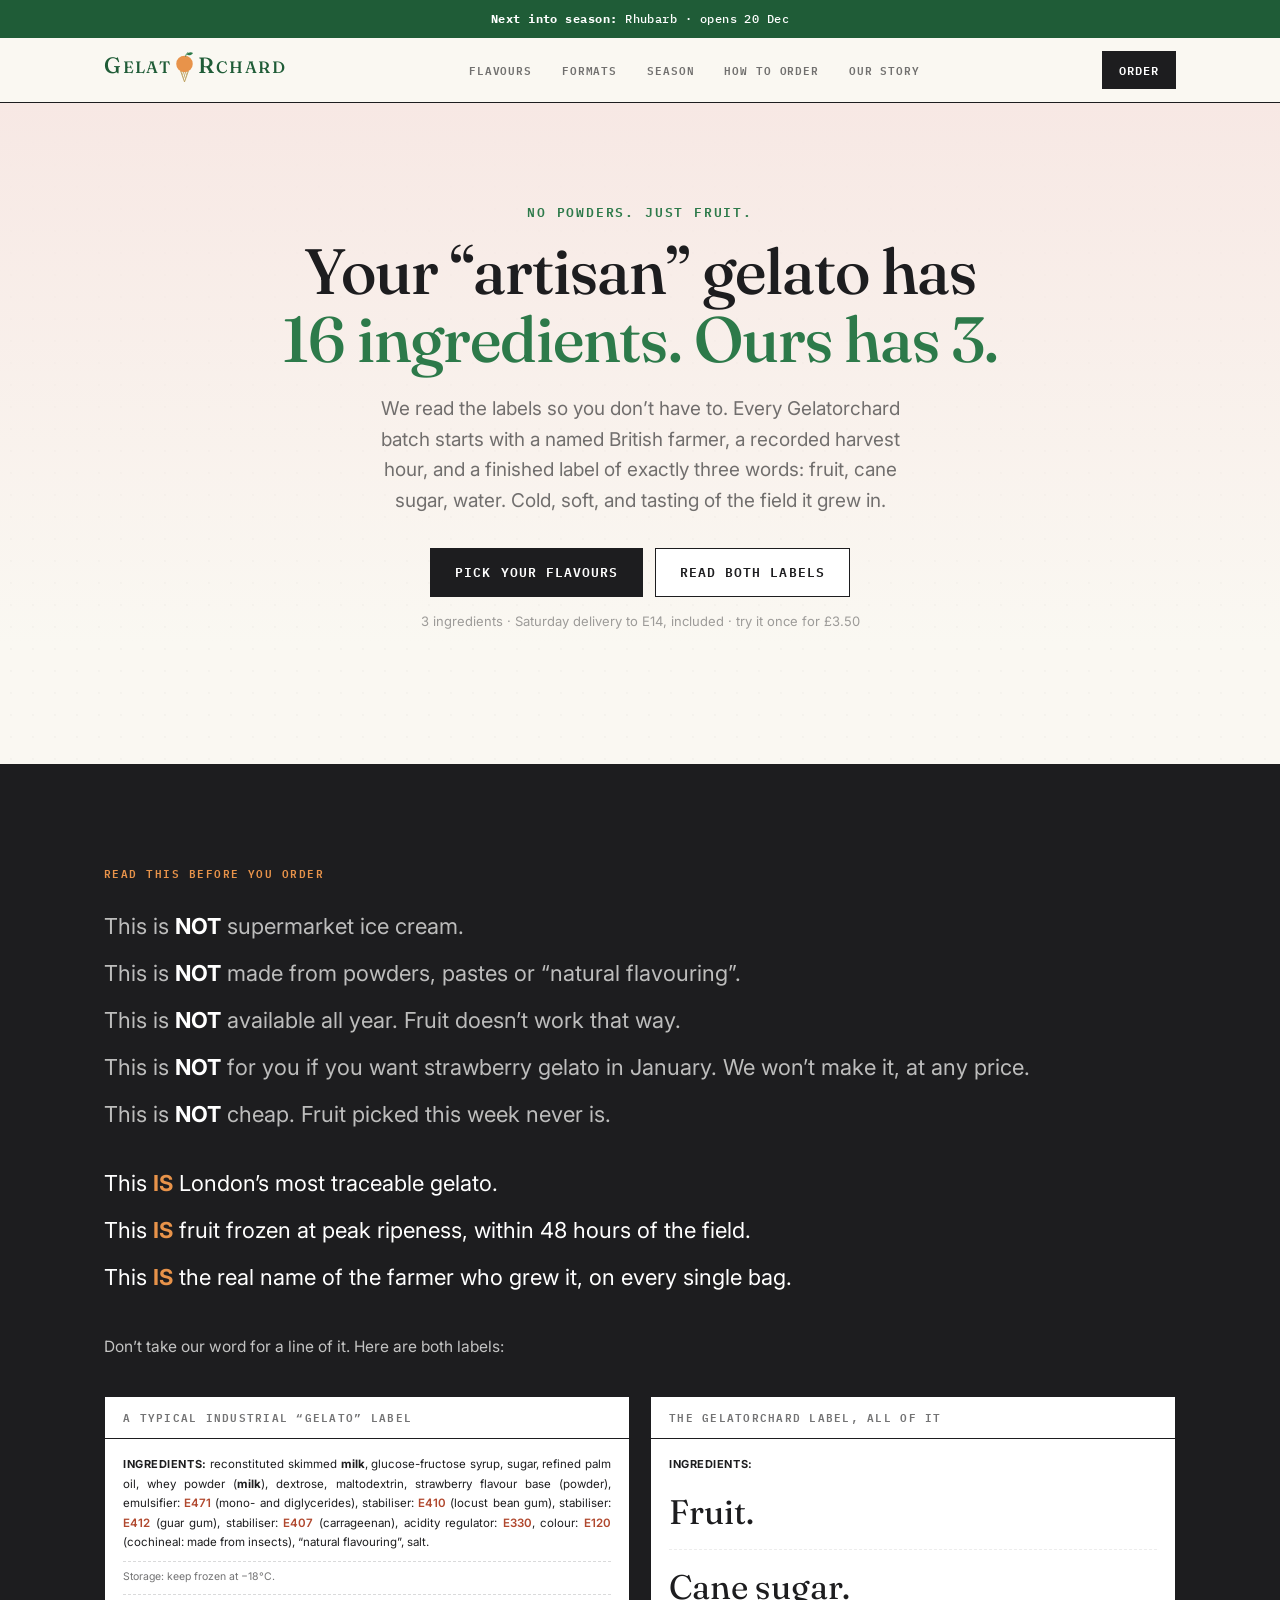
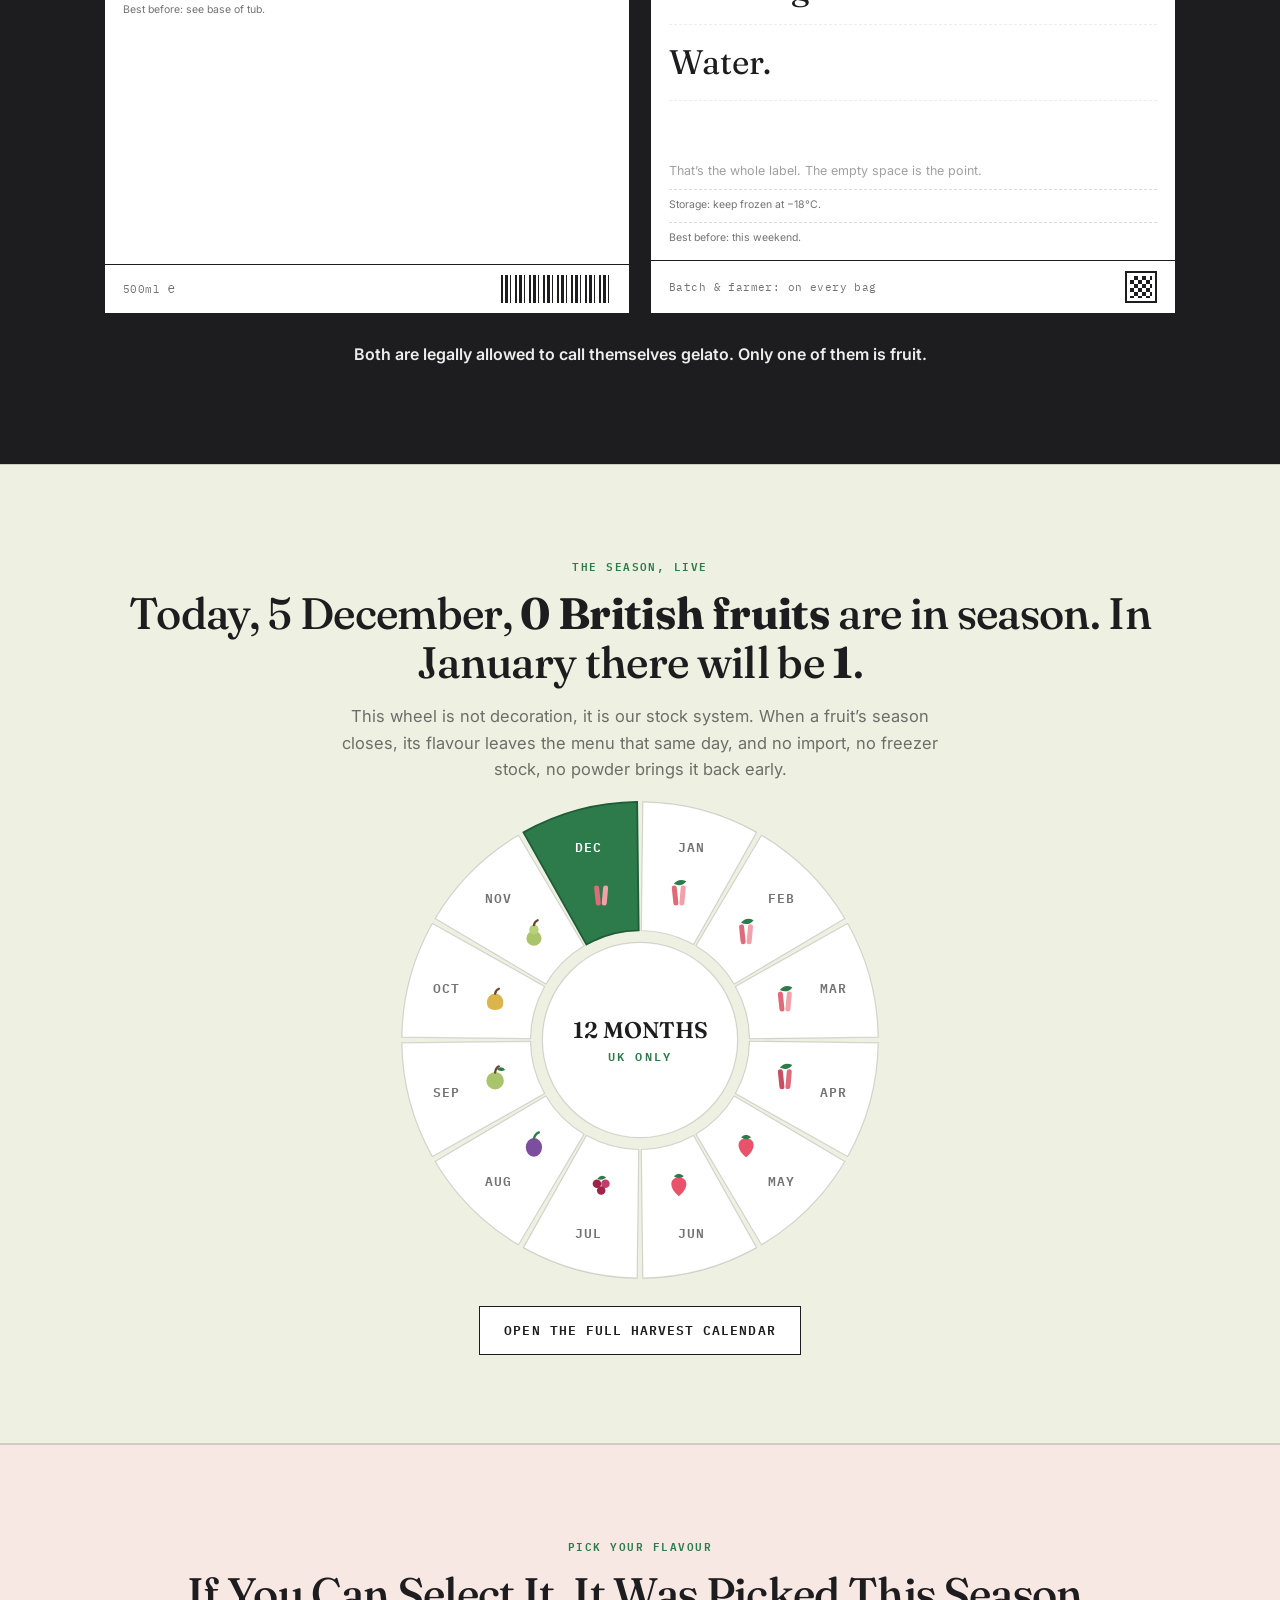
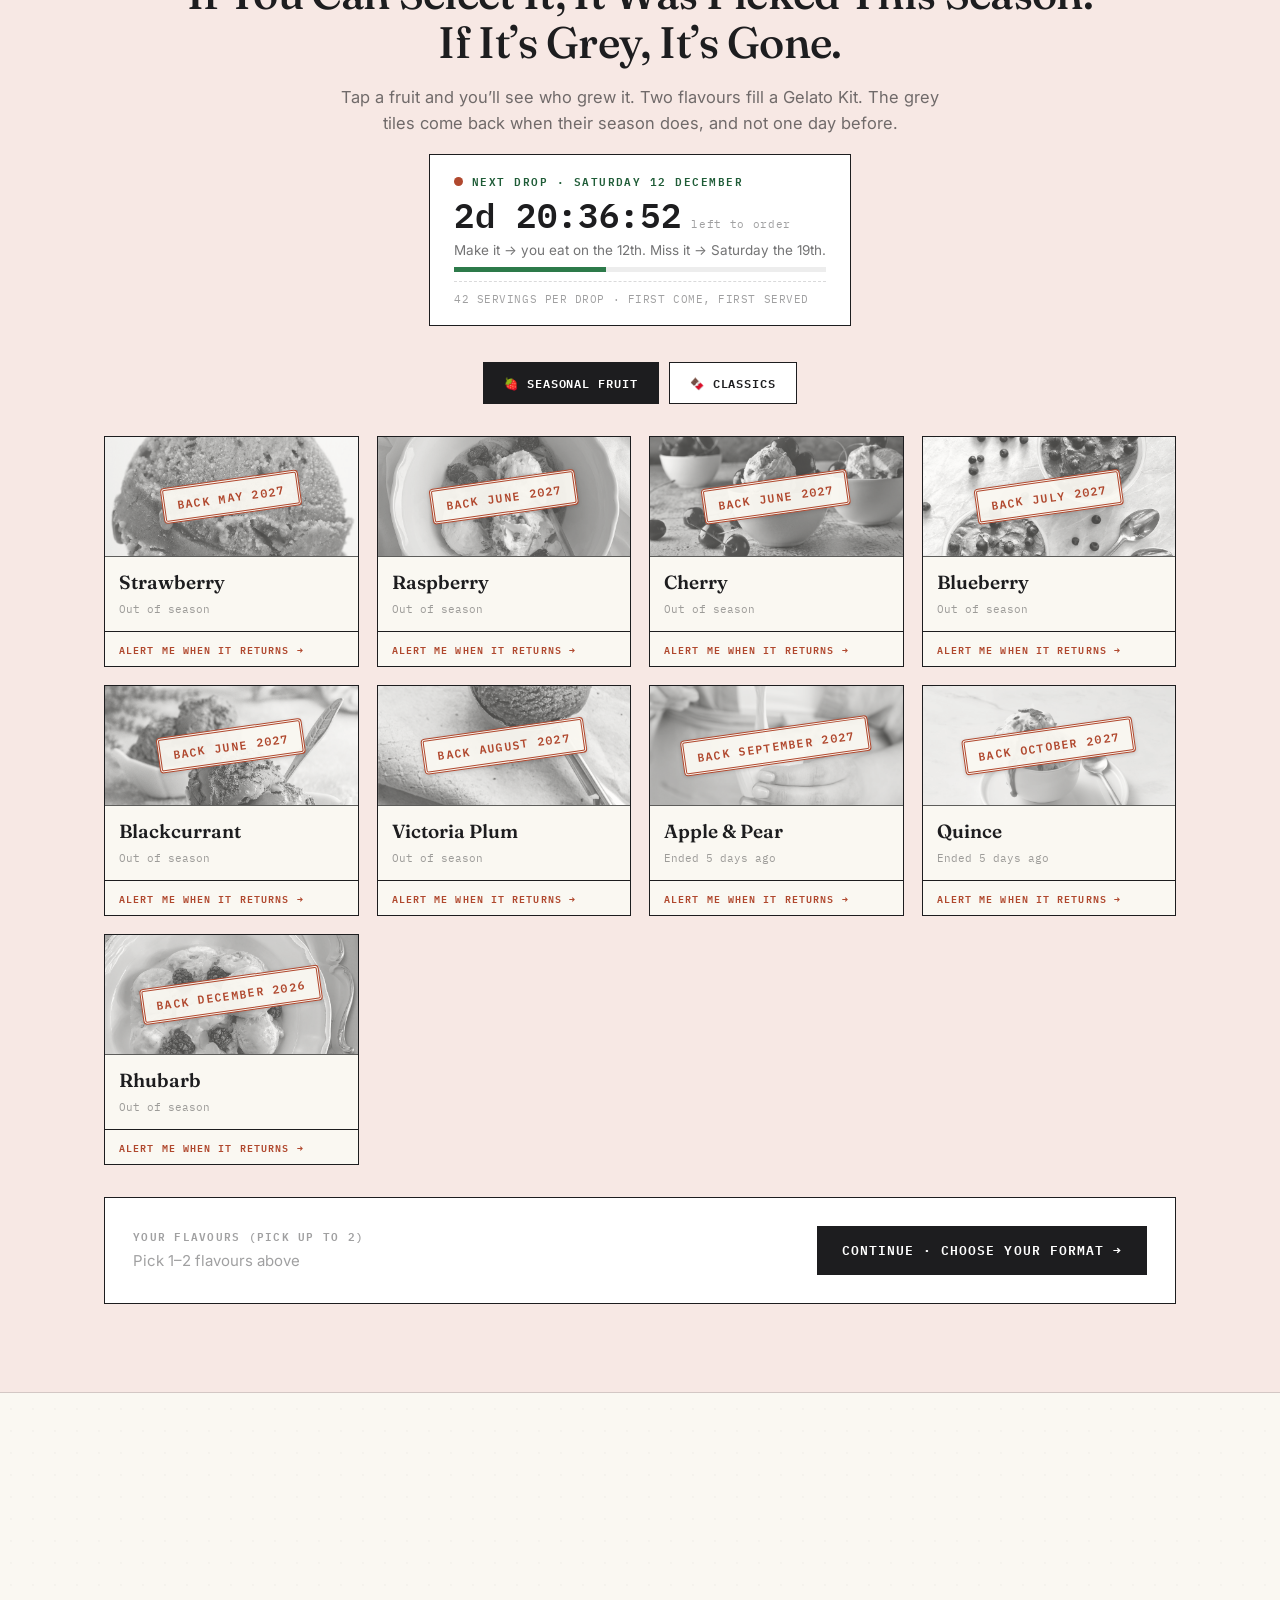
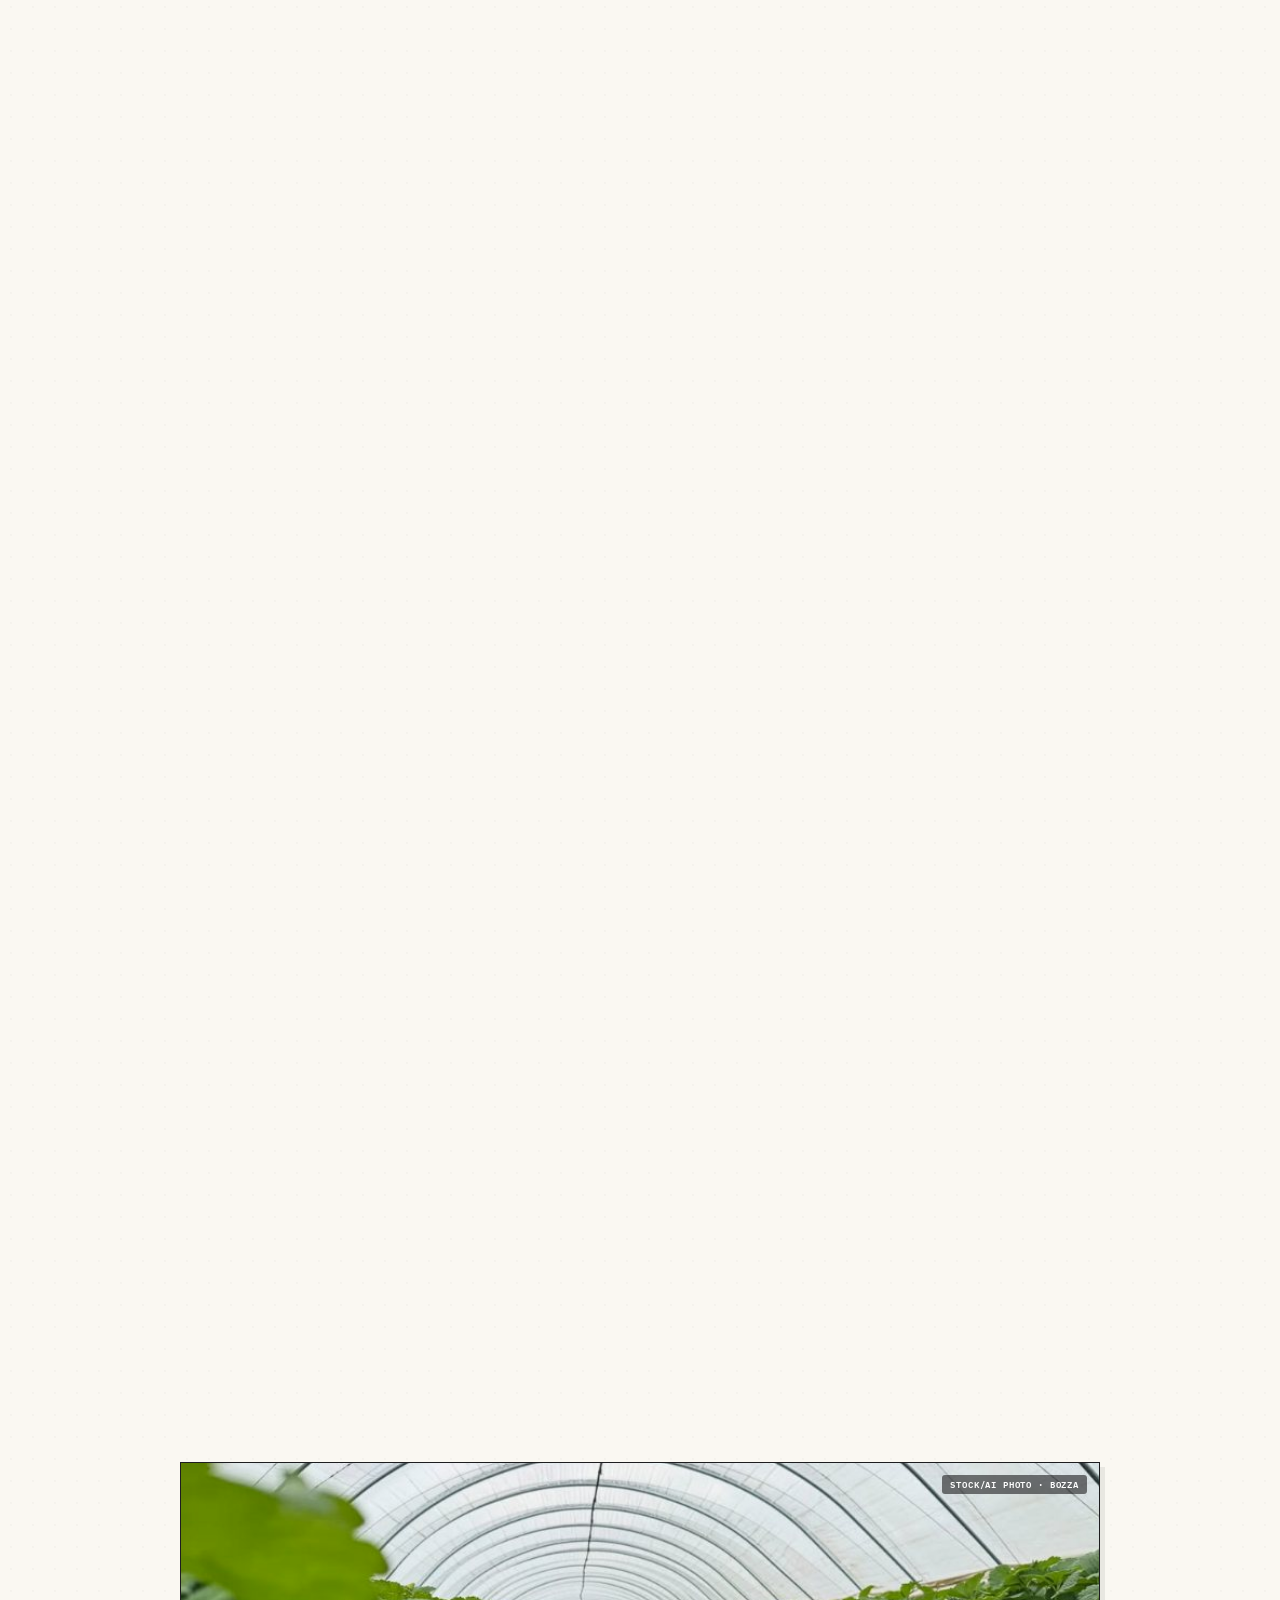
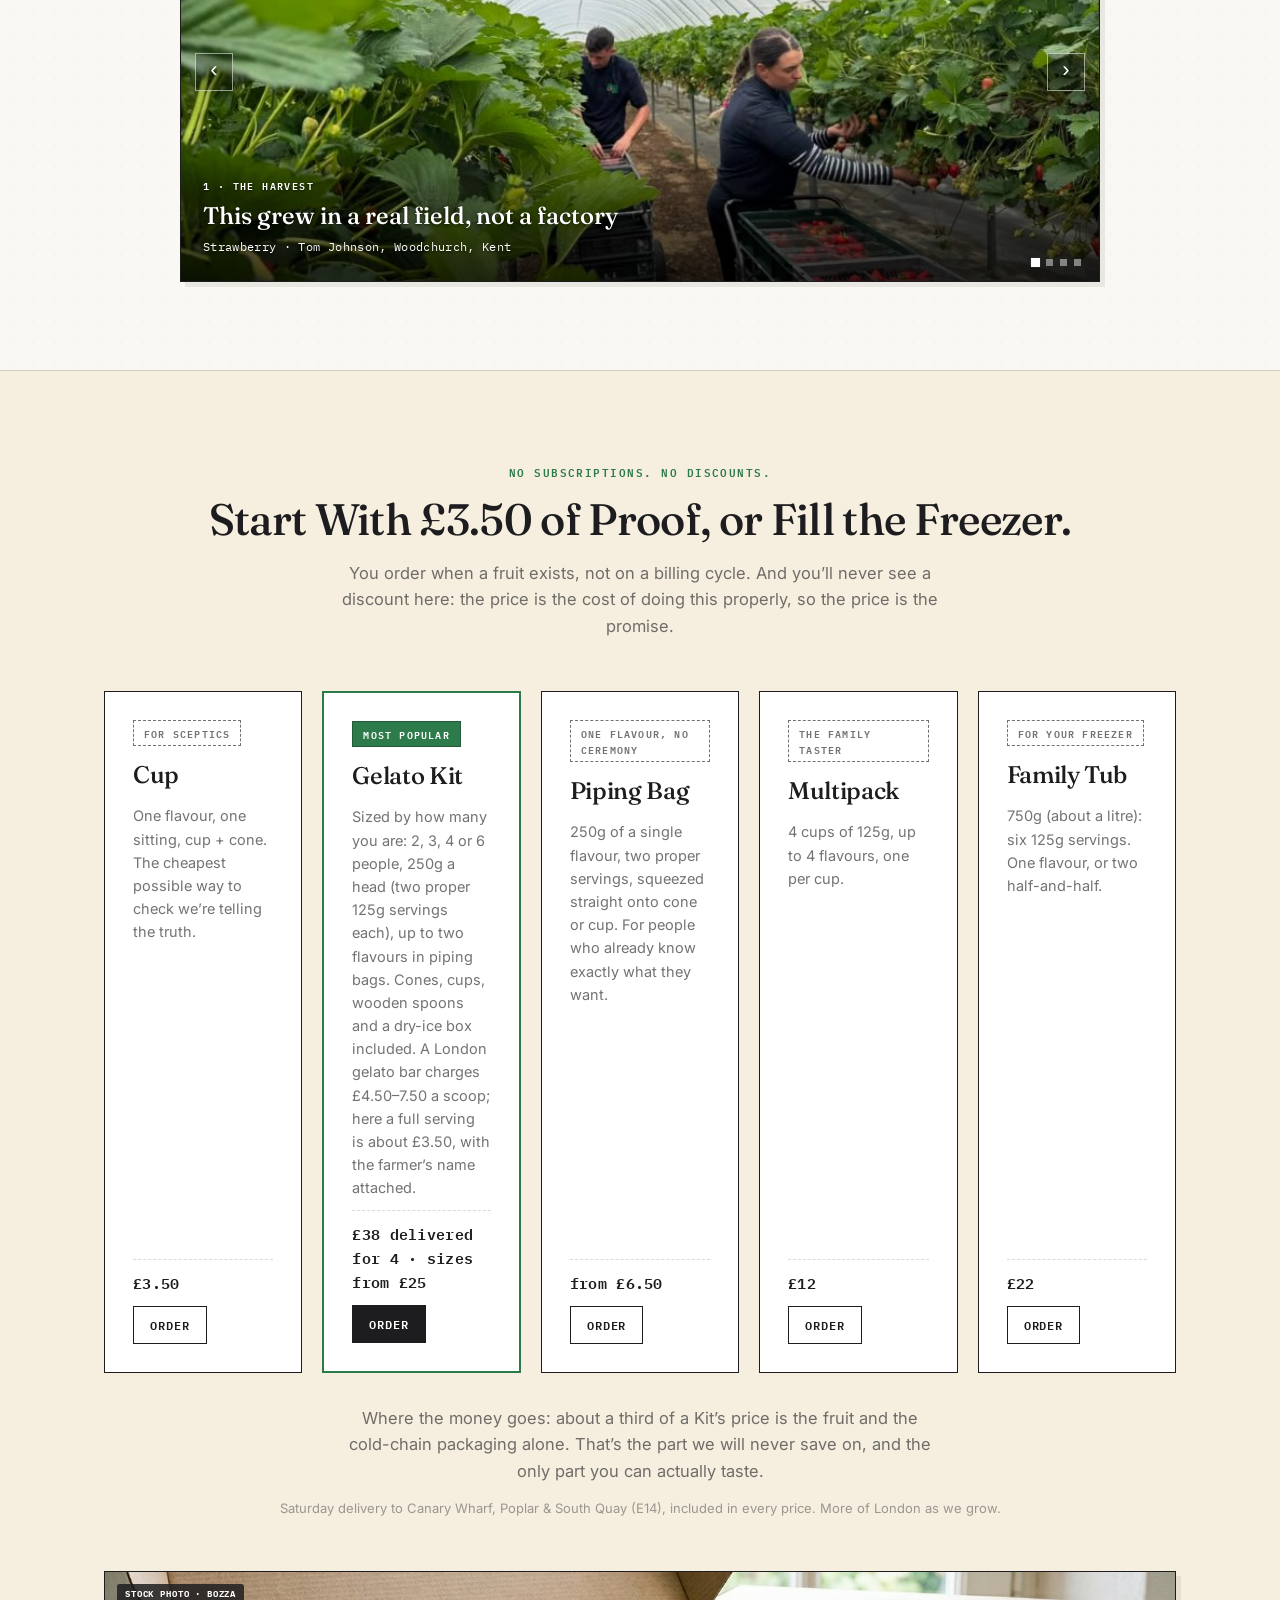
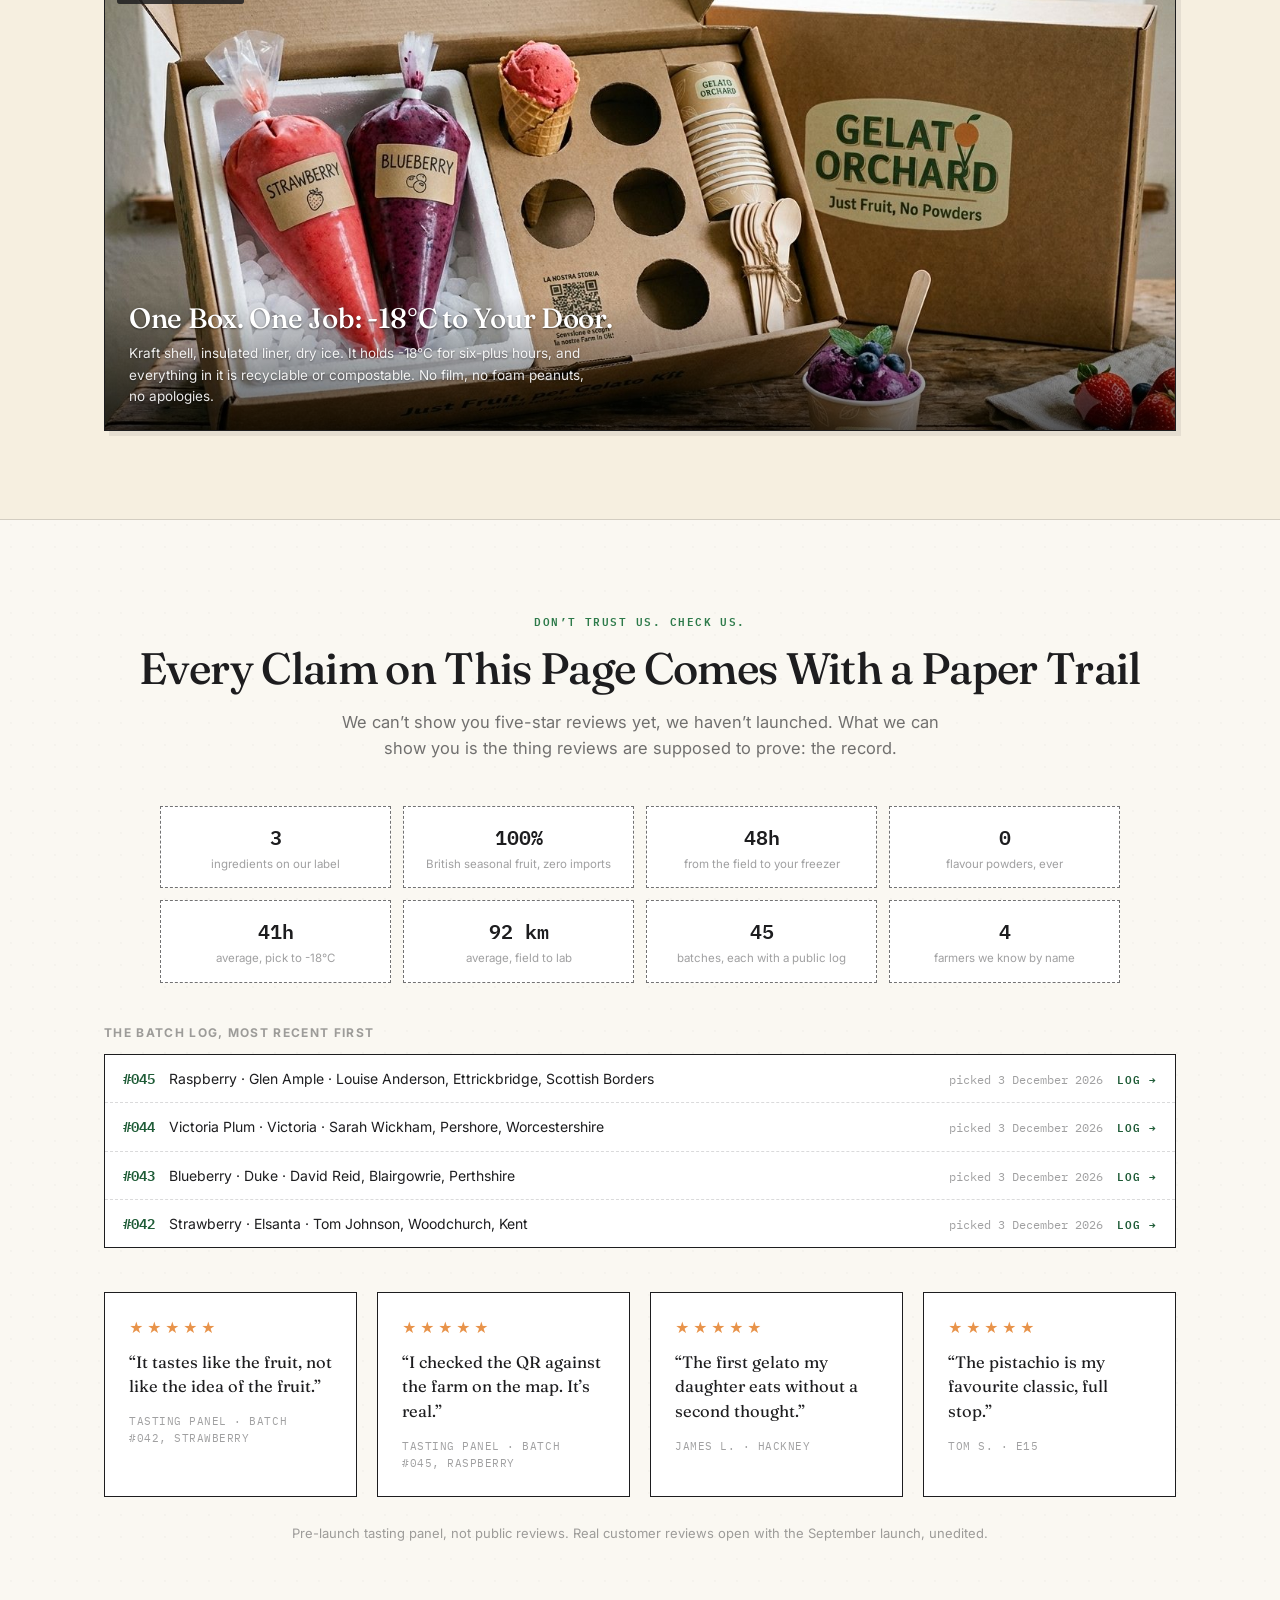
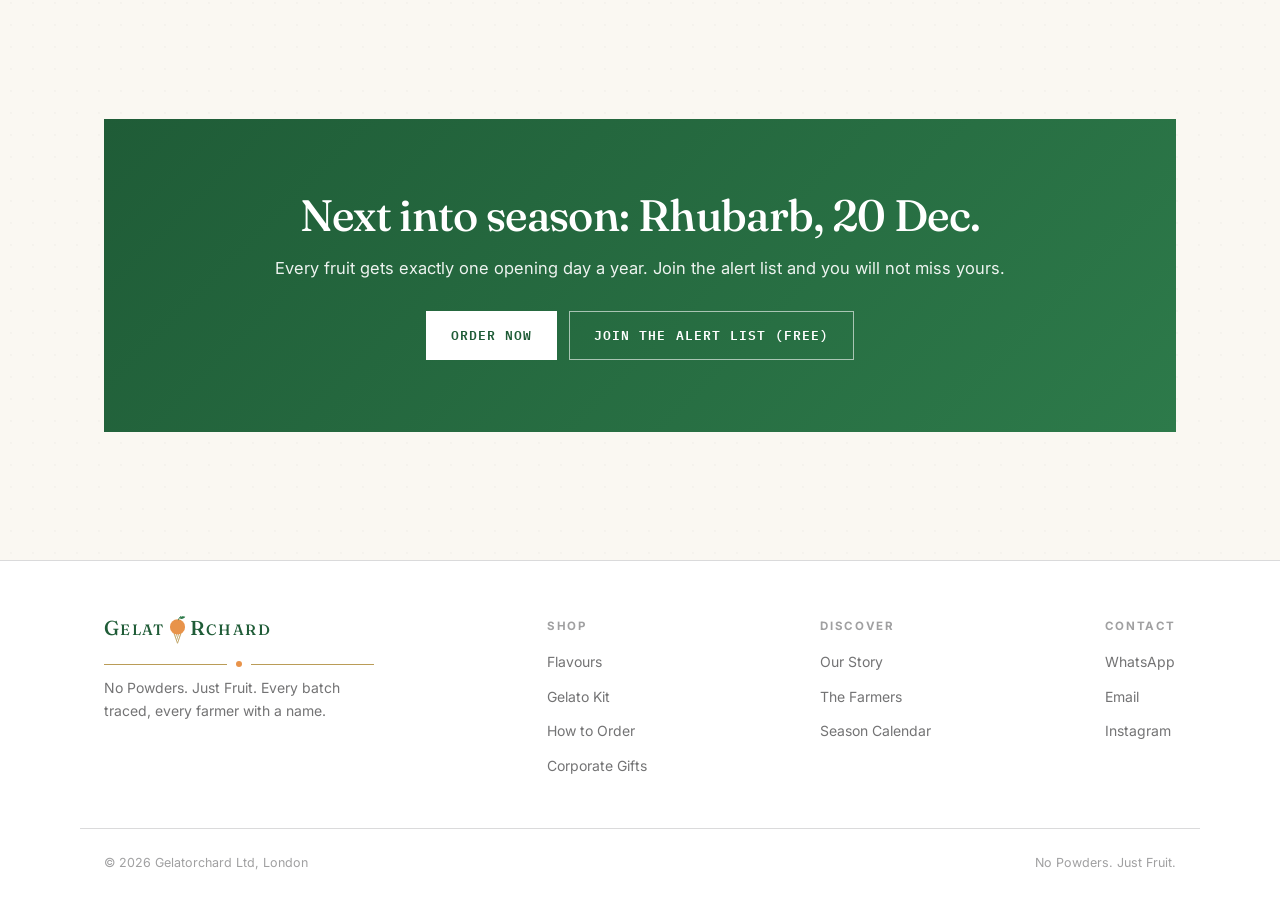
==== index.html @ 2cbd84a7 "Logo v2, proporzioni corrette: l'arancia e' la O (taglia maiuscole, centrata sulla riga), cono corto" ====
<!DOCTYPE html>
<html lang="en-GB">
<head>
<meta charset="UTF-8">
<meta name="viewport" content="width=device-width, initial-scale=1.0">
<title>Gelatorchard | No Powders. Just Fruit.</title>
<meta name="description" content="Most gelato starts as flavour powder. Ours starts on a named British farm, 48 hours before it reaches your freezer. Three ingredients: fruit, cane sugar, water.">
<!-- Open Graph (Lista A.4) — og:image usa la foto hero stock: si sistema
     da sola quando il file viene sostituito (stesso nome, FAKE-DATA.md) -->
<link rel="canonical" href="https://chatgptmarco.github.io/gelatorchard-site/index.html">
<meta property="og:type" content="website">
<meta property="og:site_name" content="Gelatorchard">
<meta property="og:locale" content="en_GB">
<meta property="og:title" content="Gelatorchard | No Powders. Just Fruit.">
<meta property="og:description" content="Most gelato starts as flavour powder. Ours starts on a named British farm, 48 hours before it reaches your freezer. Three ingredients: fruit, cane sugar, water.">
<meta property="og:url" content="https://chatgptmarco.github.io/gelatorchard-site/index.html">
<meta property="og:image" content="https://chatgptmarco.github.io/gelatorchard-site/assets/hero-gelato.jpg">
<meta name="twitter:card" content="summary_large_image">
<!-- Dati strutturati (rifinitura 13): SOLO fatti veri, mai rating finti.
     Al lancio: aggiornare url/image col dominio definitivo. -->
<script type="application/ld+json">
{
  "@context": "https://schema.org",
  "@type": "IceCreamShop",
  "name": "Gelatorchard",
  "slogan": "No Powders. Just Fruit.",
  "url": "https://chatgptmarco.github.io/gelatorchard-site/",
  "image": "https://chatgptmarco.github.io/gelatorchard-site/assets/hero-gelato.jpg",
  "servesCuisine": "Gelato",
  "priceRange": "££",
  "areaServed": ["Canary Wharf", "Poplar", "South Quay"],
  "address": { "@type": "PostalAddress", "addressLocality": "London", "addressCountry": "GB" },
  "founder": { "@type": "Person", "name": "Marco Castellano" }
}
</script>
<link rel="preconnect" href="https://fonts.googleapis.com">
<link rel="preconnect" href="https://fonts.gstatic.com" crossorigin>
<link href="https://fonts.googleapis.com/css2?family=Fraunces:opsz,wght@9..144,300..600&family=IBM+Plex+Mono:wght@400;500;600&family=Inter:wght@400;500;600;700&display=swap" rel="stylesheet">
<link rel="stylesheet" href="style.css?v=r18">
</head>
<body>

<header id="site-nav"></header>

<main>

  <!-- ============ 1. HERO (10.5.1) ============ -->
  <section class="hero">
    <div class="container">
      <span class="eyebrow reveal">No Powders. Just Fruit.</span>
      <!-- Varianti headline da testare (Caples — 10.5.1):
           B: "The Last 'Strawberry' Gelato You Bought Probably Never Met a Strawberry."
           C: "Read the Label on Your Usual Gelato. Then Read Ours." -->
      <h1 class="h1 reveal" data-dur="slow">Your “artisan” gelato has<br><span class="green">16 ingredients. Ours has 3.</span></h1>
      <p class="hero-sub reveal" data-dur="slow" data-delay="0.25">We read the labels so you don’t have to. Every Gelatorchard batch starts with a named British farmer, a recorded harvest hour, and a finished label of exactly three words: fruit, cane sugar, water. Cold, soft, and tasting of the field it grew in.</p>
      <!-- CRO (8 ago 2026): CTA primaria sul PERCORSO D'ORDINE (#flavors),
           riga di fiducia con soli claim reali sotto le CTA -->
      <div class="hero-ctas reveal" data-dur="slow" data-delay="0.45">
        <a class="pill pill-dark" data-track="hero_cta_flavours" href="#flavors">Pick your flavours</a>
        <a class="pill pill-ghost" data-track="hero_cta_labels" href="#labels">Read both labels</a>
      </div>
      <p class="hero-trust reveal" data-delay="0.55">3 ingredients · Saturday delivery to E14, included · try it once for £3.50</p>
      <!-- HERO FLIP (CRO): il visual SUBITO dopo le CTA, dentro la piega.
           Diario del Raccolto: carosello NARRATIVO dei frutti in stagione
           oggi, niente prezzi né CTA ordina (home.js). -->
      <div class="hero-visual harvest-carousel reveal-fade" id="harvest-carousel"
           aria-roledescription="carousel" aria-label="In season this week"></div>
      <!-- Il hook "[N] UK Fruits" (conteggio live, home.js) ora fa da
           didascalia sotto il carosello e lancia il manifesto -->
      <div class="hero-hook reveal" id="harvest-hook"></div>
    </div>
  </section>

  <!-- ============ 2. MANIFESTO NOT/IS (10.5.2) ============ -->
  <section class="manifesto-band" id="manifesto">
    <div class="container">
      <span class="mf-kicker reveal">Read this before you order</span>
      <div data-cascade data-stagger="0.12">
        <p class="mf-line mf-no">This is <strong>NOT</strong> supermarket ice cream.</p>
        <p class="mf-line mf-no">This is <strong>NOT</strong> made from powders, pastes or “natural flavouring”.</p>
        <p class="mf-line mf-no">This is <strong>NOT</strong> available all year. Fruit doesn’t work that way.</p>
        <p class="mf-line mf-no">This is <strong>NOT</strong> for you if you want strawberry gelato in January. We won’t make it, at any price.</p>
        <p class="mf-line mf-no">This is <strong>NOT</strong> cheap. Fruit picked this week never is.</p>
        <div class="mf-gap"></div>
        <p class="mf-line mf-yes">This <strong>IS</strong> London’s most traceable gelato.</p>
        <p class="mf-line mf-yes">This <strong>IS</strong> fruit frozen at peak ripeness, within 48 hours of the field.</p>
        <p class="mf-line mf-yes">This <strong>IS</strong> the real name of the farmer who grew it, on every single bag.</p>
      </div>
      <!-- DIETA 14→9 (8 ago 2026): il confronto etichette vive DENTRO il
           manifesto (le card bianche esplodono sul fondo scuro). L'ancora
           #labels resta per la CTA dell'hero. La vecchia proof bar a 5
           numeri è stata fusa nella prova sociale (#proof). -->
      <p class="mf-next reveal">Don’t take our word for a line of it. Here are both labels:</p>
      <div class="labels-grid" id="labels">
        <!-- Esempio di CATEGORIA (10.2): ingredienti industriali comuni, non l'etichetta di un marchio specifico.
             DA VERIFICARE dal founder prima del lancio (vedi FAKE-DATA.md, sezione "da verificare"). -->
        <!-- Etichette VERE da retro-confezione (founder, 8 ago sera):
             INGREDIENTS in paragrafo fitto come su una vaschetta reale,
             allergeni in grassetto (norma EU), conservazione, piede con
             peso+barcode (industriale) vs QR batch (nostra). -->
        <div class="label-card reveal">
          <h3>A typical industrial “gelato” label</h3>
          <div class="lbl-body">
            <p class="lbl-ing"><span class="lbl-k">Ingredients:</span> reconstituted skimmed <strong>milk</strong>, glucose-fructose syrup, sugar, refined palm oil, whey powder (<strong>milk</strong>), dextrose, maltodextrin, strawberry flavour base (powder), emulsifier: <span class="en">E471</span> (mono- and diglycerides), stabiliser: <span class="en">E410</span> (locust bean gum), stabiliser: <span class="en">E412</span> (guar gum), stabiliser: <span class="en">E407</span> (carrageenan), acidity regulator: <span class="en">E330</span>, colour: <span class="en">E120</span> (cochineal: made from insects), “natural flavouring”, salt.</p>
            <p class="lbl-meta">Storage: keep frozen at −18°C.</p>
            <p class="lbl-meta">Best before: see base of tub.</p>
          </div>
          <div class="lbl-foot">
            <span class="lbl-net">500ml ℮</span>
            <span class="lbl-barcode" aria-hidden="true"></span>
          </div>
        </div>
        <div class="label-card reveal" data-delay="0.15">
          <h3>The Gelatorchard label, all of it</h3>
          <div class="lbl-body">
            <p class="lbl-ing"><span class="lbl-k">Ingredients:</span></p>
            <div class="lo-word">Fruit.</div>
            <div class="lo-word">Cane sugar.</div>
            <div class="lo-word">Water.</div>
            <div class="lo-space"></div>
            <p class="lo-note">That’s the whole label. The empty space is the point.</p>
            <p class="lbl-meta">Storage: keep frozen at −18°C.</p>
            <p class="lbl-meta">Best before: this weekend.</p>
          </div>
          <div class="lbl-foot">
            <span class="lbl-net">Batch &amp; farmer: on every bag</span>
            <span class="lbl-qr" aria-hidden="true"></span>
          </div>
        </div>
      </div>
      <p class="labels-verdict reveal">Both are legally allowed to call themselves gelato. Only one of them is fruit.</p>
    </div>
  </section>

  <!-- ============ 5. RUOTA STAGIONALE (10.5.5) ============ -->
  <section id="season">
    <div class="container">
      <div class="sec-head reveal">
        <span class="eyebrow">The Season, Live</span>
        <!-- Testo generato da home.js su FRUITS+windowInfo: mai scriverlo a mano -->
        <h2 class="h2" id="season-headline">Loading the harvest calendar…</h2>
        <p class="sec-sub">This wheel is not decoration, it is our stock system. When a fruit’s season closes, its flavour leaves the menu that same day, and no import, no freezer stock, no powder brings it back early.</p>
      </div>
      <div class="wheel-box reveal-rotate" id="home-wheel"></div>
      <div style="text-align:center;margin-top:8px" class="reveal">
        <a class="pill pill-ghost" href="calendario.html">Open the full harvest calendar</a>
      </div>
    </div>
  </section>

  <!-- ============ 6. FLAVOR PICKER (10.6) ============ -->
  <section id="flavors">
    <div class="container">
      <div class="sec-head reveal">
        <span class="eyebrow">Pick Your Flavour</span>
        <h2 class="h2">If You Can Select It, It Was Picked This Season.<br>If It’s Grey, It’s Gone.</h2>
        <p class="sec-sub">Tap a fruit and you’ll see who grew it. Two flavours fill a Gelato Kit. The grey tiles come back when their season does, and not one day before.</p>
        <!-- Stato drop PRIMA della scelta (8 ago 2026): l'aspettativa
             sui tempi si gestisce qui, non al checkout. Riempita da
             howto.js via G.orderWindow. -->
        <div class="drop-status" data-drop-status></div>
      </div>
      <div id="flavor-picker" class="reveal"></div>
    </div>
  </section>

  <!-- ============ 7. LETTERA DI MARCO (10.5.3) ============ -->
  <section id="letter">
    <div class="container">
      <div class="sec-head reveal">
        <span class="eyebrow">A Letter From the Founder</span>
        <h2 class="h2">Why I’d Rather Lose Your January Order Than Lie to You in July</h2>
      </div>
      <div class="letter-wrap reveal" style="margin-top:36px">
        <div class="letter">
          <p>At 5:30 last Monday morning I was standing in New Covent Garden market, smelling strawberries.</p>
          <p>Not looking at them. Smelling them. A strawberry picked at peak ripeness smells like jam from three feet away. A strawberry picked early, so it can survive a warehouse, smells of nothing. That smell is the entire difference between what I make and most of what this city calls gelato.</p>
          <p>My name is Marco Castellano. I trained as a gelatiere in Italy, where I was taught that gelato begins with an ingredient, not a catalogue. When I moved to London I found beautiful marble counters selling “artisan strawberry” in the middle of winter. Nobody could tell me where the strawberries came from. Eventually I understood why: there were no strawberries.</p>
          <p>So I built Gelatorchard on one rule that costs me money every single month: <strong>if a fruit isn’t in season in Britain, we don’t make that flavour.</strong> No powder, no purée from a tin, no “natural flavouring”. Not even in February, when it would be easy, and cheap, and nobody would ever know.</p>
          <p>Here’s what that rule does to my menu: in January I can offer you exactly one fresh fruit flavour. One. Yorkshire forced rhubarb, grown in the dark, picked by candlelight. A sensible businessman would quietly reach for the powder. I’d rather show you a short menu than a long lie, because that short January menu is the only proof I have that the July strawberry in your freezer is exactly what I say it is.</p>
          <p class="sig">Marco</p>
          <p class="ps"><strong>P.S.</strong> Every bag we sell carries a QR code to the exact batch it came from: the farmer’s name, the field, the hour it was picked, the production log. I didn’t add it to impress you. I added it so I could never cheat, even if I wanted to.</p>
        </div>
      </div>
      <!-- CRO: ogni long-form chiude con l'azione successiva; il Cup è
           l'entry a rischio minimo (£3.50, prezzo reale) -->
      <div class="reveal" style="text-align:center;margin-top:36px">
        <a class="pill pill-ghost" data-track="letter_cta_cup" href="order.html?format=cup">Put me to the test: a Cup is £3.50 →</a>
      </div>
    </div>
  </section>

  <!-- ============ 8. IL VIAGGIO (ex journey statica 2.5/10.5.4) ============
       Carosello a esempio fisso Fragola/Tom (home.js). Spostato qui
       dall'hero l'8 ago 2026 (dieta hero). "Our Story" → #letter. -->
  <section id="journey">
    <div class="container">
      <!-- Hook del Viaggio: NESSUNA claim di ore/giorni qui. Testo
           approvato dal founder (7 ago 2026). -->
      <div class="hero-hook reveal">
        <h2 class="hook-title">From a Real Field to Your Spoon.</h2>
        <p class="hook-sub">No factories, no powders, no warehouses. Watch the journey every batch makes.</p>
      </div>
      <div class="hero-visual harvest-carousel journey-carousel reveal-fade" id="journey-carousel"
           aria-roledescription="carousel" aria-label="From the field to your freezer"></div>
    </div>
  </section>

  <!-- ============ 9. FORMATI E PREZZO (10.5.7, Kennedy) ============ -->
  <section id="formats">
    <div class="container">
      <div class="sec-head reveal">
        <span class="eyebrow">No Subscriptions. No Discounts.</span>
        <h2 class="h2">Start With £3.50 of Proof, or Fill the Freezer.</h2>
        <p class="sec-sub">You order when a fruit exists, not on a billing cycle. And you’ll never see a discount here: the price is the cost of doing this properly, so the price is the promise.</p>
      </div>
      <div class="formats-grid">
        <div class="card fmt reveal">
          <span class="fmt-tag">For Sceptics</span>
          <h3>Cup</h3>
          <p>One flavour, one sitting, cup + cone. The cheapest possible way to check we’re telling the truth.</p>
          <div class="fmt-price">£3.50</div>
          <!-- CRO message match: ogni card apre /order sul SUO tab -->
          <a class="pill pill-ghost pill-sm" href="order.html?format=cup">Order</a>
        </div>
        <div class="card fmt featured reveal">
          <span class="fmt-tag">Most Popular</span>
          <h3>Gelato Kit</h3>
          <p>Sized by how many you are: 2, 3, 4 or 6 people, 250g a head (two proper 125g servings each), up to two flavours in piping bags. Cones, cups, wooden spoons and a dry-ice box included. A London gelato bar charges £4.50–7.50 a scoop; here a full serving is about £3.50, with the farmer’s name attached.</p>
          <!-- Prezzi dall'analisi costi (COSTI.md), SOLO delivery (E14) -->
          <div class="fmt-price">£38 delivered for 4 · sizes from £25</div>
          <a class="pill pill-dark pill-sm" href="order.html">Order</a>
        </div>
        <div class="card fmt reveal">
          <span class="fmt-tag">One Flavour, No Ceremony</span>
          <h3>Piping Bag</h3>
          <p>250g of a single flavour, two proper servings, squeezed straight onto cone or cup. For people who already know exactly what they want.</p>
          <div class="fmt-price">from £6.50</div>
          <a class="pill pill-ghost pill-sm" href="order.html?format=bag">Order</a>
        </div>
        <!-- Multipack e Family Tub aggiunti al listino di home
             (founder, 8 ago sera): prima vivevano solo nei tab di
             /order. Descrizioni RIUSATE da FORMATS (order.js). -->
        <div class="card fmt reveal">
          <span class="fmt-tag">The Family Taster</span>
          <h3>Multipack</h3>
          <p>4 cups of 125g, up to 4 flavours, one per cup.</p>
          <div class="fmt-price">£12</div>
          <a class="pill pill-ghost pill-sm" href="order.html?format=multipack">Order</a>
        </div>
        <div class="card fmt reveal">
          <span class="fmt-tag">For Your Freezer</span>
          <h3>Family Tub</h3>
          <p>750g (about a litre): six 125g servings. One flavour, or two half-and-half.</p>
          <div class="fmt-price">£22</div>
          <a class="pill pill-ghost pill-sm" href="order.html?format=tub">Order</a>
        </div>
      </div>
      <p class="sec-sub reveal" style="text-align:center;margin:32px auto 0">Where the money goes: about a third of a Kit’s price is the fruit and the cold-chain packaging alone. That’s the part we will never save on, and the only part you can actually taste.</p>
      <p class="caption reveal" style="text-align:center;margin-top:14px">Saturday delivery to Canary Wharf, Poplar &amp; South Quay (E14), included in every price. More of London as we grow.</p>
      <!-- DIETA 14→9: l'unboxing vive qui — la box È il packaging dei
           formati, chiude la sezione col suo momento visivo -->
      <div class="unbox-visual reveal-zoom" style="margin-top:52px">
        <span class="unbox-placeholder">Real box photo to upload</span>
        <div class="hv-overlay reveal-fade" data-delay="0.2">
          <div>
            <h3 class="hv-title">One Box. One Job: -18°C to Your Door.</h3>
            <p class="hv-sub">Kraft shell, insulated liner, dry ice. It holds -18°C for six-plus hours, and everything in it is recyclable or compostable. No film, no foam peanuts, no apologies.</p>
          </div>
        </div>
      </div>
    </div>
  </section>

  <!-- ============ 11. PROVA SOCIALE (10.5.8) ============ -->
  <section id="proof">
    <div class="container">
      <div class="sec-head reveal">
        <span class="eyebrow">Don’t Trust Us. Check Us.</span>
        <h2 class="h2">Every Claim on This Page Comes With a Paper Trail</h2>
        <p class="sec-sub">We can’t show you five-star reviews yet, we haven’t launched. What we can show you is the thing reviews are supposed to prove: the record.</p>
      </div>
      <!-- DIETA 14→9: qui dentro sono FUSE la vecchia proof bar a 5 numeri
           (ora 8 celle senza duplicati) e la griglia del panel (ex
           #testimonials). Le 2 blockquote batch sono state assorbite
           dalle card per non avere due blocchi di citazioni. -->
      <div class="cold-grid reveal" style="max-width:960px;margin:44px auto 0">
        <div class="cold-cell"><div class="cc-v">3</div><div class="cc-k">ingredients on our label</div></div>
        <div class="cold-cell"><div class="cc-v">100%</div><div class="cc-k">British seasonal fruit, zero imports</div></div>
        <div class="cold-cell"><div class="cc-v">48h</div><div class="cc-k">from the field to your freezer</div></div>
        <div class="cold-cell"><div class="cc-v">0</div><div class="cc-k">flavour powders, ever</div></div>
        <!-- DATI SIMULATI — sostituire con dati reali prima del lancio -->
        <div class="cold-cell"><div class="cc-v" data-fake="1">41h</div><div class="cc-k">average, pick to -18°C</div></div>
        <div class="cold-cell"><div class="cc-v" data-fake="1">92 km</div><div class="cc-k">average, field to lab</div></div>
        <div class="cold-cell"><div class="cc-v" data-fake="1">45</div><div class="cc-k">batches, each with a public log</div></div>
        <div class="cold-cell"><div class="cc-v" data-fake="1">4</div><div class="cc-k">farmers we know by name</div></div>
      </div>
      <h4 class="reveal" style="font-size:12px;letter-spacing:.11em;text-transform:uppercase;color:var(--ink-faint);margin:40px 0 12px;text-align:left">The batch log, most recent first</h4>
      <ul class="batch-log reveal" id="batch-log"></ul>
      <div class="testi-grid" data-cascade id="testimonials">
        <!-- CITAZIONI SIMULATE del panel (nomi/zone di fantasia) — data-fake,
             FAKE-DATA.md: sostituire con citazioni e nomi reali del panel -->
        <div class="card t-card" data-fake="1">
          <div class="t-stars" aria-label="5 out of 5 stars">★★★★★</div>
          <p class="t-quote">“It tastes like the fruit, not like the idea of the fruit.”</p>
          <div class="t-who">Tasting panel · Batch #042, strawberry</div>
        </div>
        <div class="card t-card" data-fake="1">
          <div class="t-stars" aria-label="5 out of 5 stars">★★★★★</div>
          <p class="t-quote">“I checked the QR against the farm on the map. It’s real.”</p>
          <div class="t-who">Tasting panel · Batch #045, raspberry</div>
        </div>
        <div class="card t-card" data-fake="1">
          <div class="t-stars" aria-label="5 out of 5 stars">★★★★★</div>
          <p class="t-quote">“The first gelato my daughter eats without a second thought.”</p>
          <div class="t-who">James L. · Hackney</div>
        </div>
        <div class="card t-card" data-fake="1">
          <div class="t-stars" aria-label="5 out of 5 stars">★★★★★</div>
          <p class="t-quote">“The pistachio is my favourite classic, full stop.”</p>
          <div class="t-who">Tom S. · E15</div>
        </div>
      </div>
      <!-- Nota OBBLIGATORIA finché il sito non lancia (spec 2.9): senza,
           il panel sembrerebbe fatto di recensioni pubbliche reali -->
      <p class="caption reveal" style="text-align:center;margin-top:26px">Pre-launch tasting panel, not public reviews. Real customer reviews open with the September launch, unedited.</p>
    </div>
  </section>

  <!-- DIETA 14→9: la sezione Seasonal Alert List è stata rimossa dalla
       homepage — l'iscrizione vive su app.html (e calendario); la CTA
       band qui sotto ci punta. alerts.js resta caricato senza danni
       (auto-init con guard). -->

  <!-- ============ 9. CTA BAND (10.5.9) — testo generato da home.js ============ -->
  <section class="cta-band-wrap">
    <div class="container">
      <div class="cta-band reveal-lift" id="season-cta">
        <h2 class="cta-title">The season is moving. Order what exists today.</h2>
        <p class="cta-sub">Every flavour on this site follows the real British harvest, and the harvest doesn’t wait.</p>
        <div class="ctas">
          <a class="pill pill-white cta-order" data-track="cta_band_order" href="order.html">Order now</a>
          <a class="pill pill-ghost-light" data-track="cta_band_alerts" href="app.html">Join the alert list (free)</a>
        </div>
      </div>
    </div>
  </section>

</main>

<footer id="site-footer"></footer>
<script src="flavors.js?v=r18"></script>
<script src="analytics.js?v=r18"></script>
<script src="backend.js?v=r18"></script>
<script src="calendar.js?v=r18"></script>
<script src="alerts.js?v=r18"></script>
<script src="home.js?v=r18"></script>
<script src="howto.js?v=r18"></script> <!-- pillola stato drop al picker -->
<script src="photos.js?v=r18"></script>
<script src="motion.js?v=r18"></script>
<script src="site.js?v=r18"></script>
</body>
</html>
---- style.css ----
/* ============================================================
   GELATORCHARD — Design System "Apple Minimal, Natural Light"
   Capitolo 1 · Token e componenti globali
   ============================================================ */
:root{
  /* MIGRAZIONE "IL REGISTRO" — Tappa 1 (8 ago 2026): carta più calda,
     radius netti, bordi ink, monospace per i dati. Riferimento visivo
     vincolante: demo-registro.html. Copy congelato: qui solo pelle. */
  --bg:#FAF8F2;
  --surface:#FFFFFF;
  --ink:#1D1D1F;
  --ink-soft:rgba(29,29,31,.62);
  --ink-faint:rgba(29,29,31,.42);
  /* REGOLA ACCENTI (8 ago 2026): VERDE = azione e stato (CTA, link,
     barre, focus, eyebrow di sezione) · ARANCIO = identità e calore
     (logo, kicker del manifesto, strong delle righe IS, stelle) ·
     STAMP (ruggine) = urgenza e scarsità (timbri, countdown hot,
     callout FOMO). Eccezione ammessa: scale semaforiche data-viz
     (es. .season-fill verde→arancio→ruggine). Non mischiare i ruoli. */
  --green:#2D7A4A;
  --green-deep:#1F5C37;
  --orange:#E8934A;
  --stamp:#B0482E;
  /* GELATO-FIRST (8 ago 2026): tinte CALDE dei gelati (rosa/crema/
     pistacchio/viola) per fondi e accenti di sezione — derivate dalle
     .sw-* schiarite verso la carta #FAF8F2. Variante calda del
     Registro: "documento con dentro il gelato", mai bolletta. */
  --warm-pink:#F7E8E4;
  --warm-cream:#F6EFE0;
  --warm-pistachio:#EEF1E1;
  --warm-plum:#F0EAF2;
  /* Oro del logo v2 (design founder 14 ago 2026): SOLO per il lockup
     (cono waffle, filetti del brand-rule). Non è un accento di UI. */
  --gold:#BA9C57;
  --line:rgba(29,29,31,.16);
  --shadow:5px 5px 0 rgba(29,29,31,.08); /* ombra "a piastra" da modulo stampato */
  --radius:0px; /* registro: angoli netti, niente card arrotondate */
  --serif:'Fraunces', Georgia, serif;
  --sans:'Inter', system-ui, -apple-system, sans-serif;
  --mono:'IBM Plex Mono', ui-monospace, Menlo, Consolas, monospace; /* SOLO per i dati */
  /* Motion (Cap. 9.4): curva e durate standard per TUTTE le transizioni */
  --ease-apple:cubic-bezier(.16,1,.3,1);
  --dur-fast:.4s;
  --dur-med:1.1s;
  --dur-slow:1.3s;
}
*{margin:0;padding:0;box-sizing:border-box}
html{scroll-behavior:smooth}
body{background:var(--bg);color:var(--ink);font-family:var(--sans);line-height:1.6;-webkit-font-smoothing:antialiased;font-size:16px;
     /* trama millimetrata della carta (dalla demo registro) */
     background-image:radial-gradient(rgba(29,29,31,.025) 1px,transparent 1px);background-size:22px 22px}
h1,h2,h3,.serif{font-family:var(--serif);font-optical-sizing:auto;font-weight:500;letter-spacing:-.015em}
img{max-width:100%;display:block}
a{color:inherit}

/* ---------- Layout ---------- */
.container{max-width:1120px;margin:0 auto;padding:0 24px}
section{padding:88px 0}
/* Registro Tappa 3: le etichette di sezione parlano la lingua del modulo */
.eyebrow{display:inline-block;font-family:var(--mono);font-size:10.5px;letter-spacing:.14em;text-transform:uppercase;font-weight:600;color:var(--green);margin-bottom:14px}
.h1{font-size:clamp(38px,6vw,64px);line-height:1.06}
.h2{font-size:clamp(28px,4vw,44px);line-height:1.12}
.sub{color:var(--ink-soft);font-size:17px;max-width:56ch;margin-top:16px}
.caption{color:var(--ink-faint);font-size:13px}

/* ---------- Bottoni (da modulo — registro, Tappa 1) ----------
   La classe resta .pill per non toccare i markup: la pelle è quella
   del bottone .fa-btn della demo (mono uppercase, angoli netti,
   bordo pieno, niente scale al hover). */
.pill{display:inline-flex;align-items:center;justify-content:center;gap:8px;border-radius:0;padding:13px 24px;font-family:var(--mono);font-weight:600;font-size:13px;letter-spacing:.08em;text-transform:uppercase;text-decoration:none;cursor:pointer;border:1.5px solid var(--ink);transition:background .15s ease,color .15s ease,border-color .15s ease}
.pill:hover{background:rgba(29,29,31,.05)}
.pill-dark{background:var(--ink);color:#fff;border-color:var(--ink)}
.pill-dark:hover{background:#000;border-color:#000}
.pill-green{background:var(--green);color:#fff;border-color:var(--green-deep)}
.pill-green:hover{background:var(--green-deep)}
.pill-ghost{background:var(--surface);color:var(--ink);border-color:var(--ink)}
.pill-sm{padding:9px 16px;font-size:11.5px}

/* ---------- Card (scheda da schedario: bordo ink, niente radius) ---------- */
.card{background:var(--surface);border:1.5px solid var(--ink);border-radius:var(--radius);box-shadow:none;padding:28px}
.card.featured{border:2px solid var(--green)}

/* ---------- Nav (carta intestata: fondo carta pieno, riga ink) ---------- */
.nav{position:sticky;top:0;z-index:60;background:var(--bg);border-bottom:1.5px solid var(--ink)}
.nav-inner{max-width:1120px;margin:0 auto;padding:0 24px;height:64px;display:flex;align-items:center;justify-content:space-between;gap:16px}
/* Logo lockup: GELAT + mark (arancia/foglia/cono come "O") + RCHARD */
/* Lockup v2 (design founder 14 ago 2026): maiuscoletto serif verde —
   la prima lettera di GELAT e RCHARD è più grande (::first-letter),
   spaziatura generosa come nella bozza. Distanze lettera↔arancia
   invariate: l'arancia È la O della parola. */
.brand{display:inline-flex;align-items:baseline;text-decoration:none;line-height:1}
.brand-word{display:inline-block;font-family:var(--serif);font-size:16.5px;font-weight:500;letter-spacing:.09em;color:var(--green-deep)}
.brand-word::first-letter{font-size:1.34em}
.logo-o{width:23px;height:32.2px;margin:0 2px;transform:translateY(-2px);flex-shrink:0;align-self:center}
.footer .brand .brand-word{font-size:15px}
.footer .brand .logo-o{width:21px;height:29.4px;transform:translateY(-2px)}
/* Filetto oro con punto arancio sotto il marchio (solo footer: la nav
   non ha l'altezza per il lockup completo) */
.brand-rule{display:flex;align-items:center;gap:9px;max-width:280px;margin:14px 0 10px}
.brand-rule span{flex:1;height:1px;background:var(--gold)}
.brand-rule i{width:6px;height:6px;border-radius:50%;background:var(--orange);flex-shrink:0}
.nav-links{display:flex;gap:6px;list-style:none}
.nav-links a{display:block;padding:8px 12px;border-radius:0;font-family:var(--mono);font-size:11px;font-weight:600;letter-spacing:.08em;text-transform:uppercase;color:var(--ink-soft);text-decoration:none;transition:background .15s,color .15s}
.nav-links a:hover{color:var(--ink);background:rgba(29,29,31,.05)}
.nav-links a.active{color:var(--green-deep);background:rgba(45,122,74,.1)}
@media(max-width:760px){.nav-links{display:none}}
/* --- Hamburger + menu mobile (8 ago 2026): sotto i 760px i link
   centrali spariscono, il menu vive qui --- */
.nav-right{display:flex;align-items:center;gap:8px}
.nav-burger{display:none;flex-direction:column;justify-content:center;align-items:center;gap:5px;width:42px;height:42px;border:none;background:transparent;cursor:pointer;border-radius:12px}
.nav-burger span{display:block;width:20px;height:2px;border-radius:2px;background:var(--ink);transition:transform .25s var(--ease-apple),opacity .2s ease}
.nav-burger.open span:nth-child(1){transform:translateY(7px) rotate(45deg)}
.nav-burger.open span:nth-child(2){opacity:0}
.nav-burger.open span:nth-child(3){transform:translateY(-7px) rotate(-45deg)}
@media(max-width:760px){.nav-burger{display:flex}}
.nav-mobile{border-top:1px solid var(--line);background:var(--bg)}
.nav-mobile ul{list-style:none;padding:8px 24px 14px}
.nav-mobile li a{display:block;padding:13px 0;font-family:var(--mono);font-size:13px;font-weight:600;letter-spacing:.07em;text-transform:uppercase;text-decoration:none;border-bottom:1px dashed var(--line)}
.nav-mobile li:last-child a{border-bottom:none}
@media(min-width:761px){.nav-mobile{display:none!important}}

/* ---------- Footer ---------- */
.footer{border-top:1px solid var(--line);padding:56px 0 40px;margin-top:40px;background:var(--surface)}
.footer-grid{max-width:1120px;margin:0 auto;padding:0 24px;display:flex;flex-wrap:wrap;gap:40px;justify-content:space-between}
.footer .tagline{color:var(--ink-soft);font-size:14px;margin-top:10px;max-width:30ch}
.footer h4{font-size:11.5px;letter-spacing:.14em;text-transform:uppercase;font-weight:700;color:var(--ink-faint);margin-bottom:14px}
.footer ul{list-style:none}
.footer li{margin-bottom:9px}
.footer a{text-decoration:none;color:var(--ink-soft);font-size:14px}
.footer a:hover{color:var(--ink)}
.footer-legal{max-width:1120px;margin:40px auto 0;padding:24px 24px 0;border-top:1px solid var(--line);display:flex;justify-content:space-between;flex-wrap:wrap;gap:10px;font-size:12.5px;color:var(--ink-faint)}
@media(max-width:760px){.footer-grid{display:grid;grid-template-columns:1fr 1fr}}

/* ---------- Flavor Picker → SCHEDARIO (Registro Tappa 2) ----------
   La tile è la specimen card della demo: scheda bianca bordata ink,
   foto con riga di separazione, nome in serif, dati in mono, casella
   di spunta da modulo, link come striscia in fondo alla scheda. */
.tile-grid{display:grid;grid-template-columns:repeat(auto-fill,minmax(230px,1fr));gap:18px}
.tile{position:relative;cursor:pointer;user-select:none;text-align:left;outline:none;background:var(--surface);border:1.5px solid var(--ink);display:flex;flex-direction:column;transition:transform .16s ease,box-shadow .16s ease}
.tile:hover{transform:translateY(-2px);box-shadow:4px 4px 0 rgba(29,29,31,.12)}
.tile:focus-visible{box-shadow:0 0 0 3px rgba(45,122,74,.45)}
.tile.selected{border-color:var(--green-deep)}
/* casella di spunta del modulo (✕ = selezionata, come in demo) */
.tile:not(.out)::before{content:"";position:absolute;top:8px;left:8px;z-index:2;width:22px;height:22px;background:#fff;border:1.5px solid var(--ink);font-family:var(--mono);font-weight:600;font-size:15px;line-height:19px;text-align:center;color:var(--green-deep)}
.tile.selected::before{content:"✕"}
.tile .swatch{height:120px;border-radius:0;border-bottom:1.5px solid var(--ink);position:relative;overflow:hidden}
.tile .swatch.has-photo{background-size:cover;background-position:center}
.tile .t-name{font-family:var(--serif);font-weight:600;font-size:19px;padding:10px 14px 2px}
.tile .t-meta{font-family:var(--mono);font-size:11px;color:var(--ink-soft);padding:2px 14px 12px;flex:1}
/* Fuori stagione: grigio, non selezionabile, timbro "Torna a ..." (auto via seasonStatus) */
.tile.out{cursor:default;background:var(--bg)}
.tile.out:hover{transform:none;box-shadow:none}
.tile.out .swatch{filter:grayscale(100%);opacity:.7}
.tile.out .t-meta{color:var(--ink-faint)}
.tile.out .t-link{color:var(--stamp)}
/* Timbro fuori stagione / sold out: figlio della .tile (NON della
   .swatch, che è in grayscale+opacity: dentro sparirebbe — fix founder
   8 ago 2026). Centrato sulla fascia foto (120px), inchiostro ruggine
   pieno su tassello carta, niente multiply: deve TIMBRARE, non velare. */
.stamp{position:absolute;top:60px;left:50%;transform:translate(-50%,-50%) rotate(-8deg);z-index:2;border:3px double var(--stamp);color:var(--stamp);background:rgba(250,248,242,.94);font-family:var(--mono);font-size:11.5px;font-weight:600;letter-spacing:.12em;text-transform:uppercase;padding:6px 12px;border-radius:4px;white-space:nowrap;box-shadow:0 1px 4px rgba(29,29,31,.18);pointer-events:none}
/* (.tile.soldout rimosso: classe morta del Cap. 3, sostituita da .sold) */
/* Terzo stato (spec 6 ago 2026): in stagione ma esaurito — grigio CALDO,
   distinto a colpo d'occhio dal grigio freddo "fuori stagione" (.out) */
.tile.sold{cursor:default}
.tile.sold .swatch{filter:none;opacity:1;background:linear-gradient(150deg,#C9C4BC,#A8A296)}
.tile.sold .t-meta{color:var(--ink-faint)}
.tile.sold .t-link{color:var(--green-deep)}
.tile.sold .t-link:hover{background:rgba(45,122,74,.08)}

/* Tab selector Frutta / Classici (linguette dello schedario) */
.flavor-tabs{display:flex;justify-content:center;gap:10px;margin:36px 0 32px}
.flavor-tab{border:1.5px solid var(--ink);background:var(--surface);color:var(--ink);border-radius:0;padding:10px 20px;font-family:var(--mono);font-size:11.5px;font-weight:600;letter-spacing:.08em;text-transform:uppercase;cursor:pointer;transition:background .15s,color .15s}
.flavor-tab:hover{background:rgba(29,29,31,.05)}
.flavor-tab.active{background:var(--ink);color:#fff;border-color:var(--ink)}

/* Riepilogo Gelato Kit */
.kit-summary{margin-top:32px;display:flex;align-items:center;justify-content:space-between;gap:20px;flex-wrap:wrap;text-align:left}
.kit-summary .ks-label{font-family:var(--mono);font-size:10.5px;letter-spacing:.12em;text-transform:uppercase;font-weight:600;color:var(--ink-faint)}
.kit-summary .ks-value{font-family:var(--serif);font-size:22px;margin-top:4px}
.kit-summary .ks-value.empty{color:var(--ink-faint);font-family:var(--sans);font-size:15px}

/* Swatch gradienti colore-vero (da sostituire con foto prodotto reali) */
.sw-strawberry{background:linear-gradient(150deg,#F4A6B4,#E8536B 55%,#C1304A)}
.sw-raspberry{background:linear-gradient(150deg,#C23D6B,#A32348 55%,#7A1A38)}
.sw-cherry{background:linear-gradient(150deg,#9C2A4C,#8B1E3F 55%,#5C1329)}
.sw-blueberry{background:linear-gradient(150deg,#4D3A6B,#3D2B56 55%,#241A38)}
.sw-blackcurrant{background:linear-gradient(150deg,#3A2B52,#2A1B3D 55%,#180F24)}
.sw-victoria-plum{background:linear-gradient(150deg,#B08FC9,#7C4F9E 55%,#5B3676)}
.sw-apple-pear{background:linear-gradient(150deg,#D6E3A3,#A9C46A 55%,#7E9E45)}
.sw-quince{background:linear-gradient(150deg,#F2D98B,#DBB44E 55%,#B8912F)}
.sw-rhubarb{background:linear-gradient(150deg,#F4A0A8,#E06A78 55%,#C94E62)}
.sw-chocolate{background:linear-gradient(150deg,#6B4630,#4A2E1E 55%,#2E1B10)}
.sw-pistachio{background:linear-gradient(150deg,#A8BE78,#8FA85E 55%,#6B8442)}
.sw-hazelnut{background:linear-gradient(150deg,#C79A5E,#B4824A 55%,#8A5E30)}
.sw-stracciatella{background:linear-gradient(150deg,#FBF6E9,#F5EFE0 55%,#EDE4CC)}
.sw-stracciatella::after{content:"";position:absolute;inset:0;border-radius:inherit;background-image:radial-gradient(rgba(46,27,16,.5) 2px,transparent 2.6px),radial-gradient(rgba(46,27,16,.35) 1.4px,transparent 2px);background-size:14px 14px,9px 9px;background-position:0 0,5px 6px}

/* ---------- Utility ---------- */
.reveal{opacity:0;transform:translateY(30px);transition:opacity var(--dur-med) var(--ease-apple),transform var(--dur-med) var(--ease-apple)}
.reveal.in{opacity:1;transform:none}
.reveal[data-dur="slow"]{transition-duration:var(--dur-slow),var(--dur-slow)}
.placeholder-hero{min-height:62vh;display:flex;align-items:center;text-align:left}
.badge-soon{display:inline-block;background:rgba(232,147,74,.14);color:#B96F2E;font-family:var(--mono);font-size:10.5px;font-weight:600;letter-spacing:.1em;text-transform:uppercase;padding:6px 14px;border-radius:0;border:1px dashed #B96F2E;margin-bottom:18px}
@media(prefers-reduced-motion:reduce){
  .reveal,.reveal-fade,.reveal-zoom,.reveal-lift,.reveal-rotate{opacity:1;transform:none;transition:none}
  .cascade-ready>*{opacity:1!important;transform:none!important;transition:none!important}
  .journey-line line{stroke-dashoffset:0!important}
  .cal-panel,.grid-out,.grid-anim{transition:none!important}
  .wheel-seg.now .seg-bg{animation:none}
  .pill:hover,.tile:hover,.tile:hover .swatch{transform:none}
  .hc-slide{transition:none;transform:none}
  .hc-dot{transition:none}
  .tile.pulse{animation:none}
  .kit-people.pulse{animation:none}
  .pill.pulse,.fmt-tab.pulse{animation:none}
}

/* ============================================================
   Capitolo 2 · Homepage
   ============================================================ */

/* --- Hero --- */
.hero{padding:96px 0 88px;text-align:center}
.hero .eyebrow{font-size:13px}
.hero .h1{max-width:800px;margin:0 auto}
.hero .h1 .green{color:var(--green)}
.hero-sub{font-size:19px;color:var(--ink-soft);max-width:520px;margin:22px auto 0}
.hero-ctas{display:flex;justify-content:center;gap:12px;flex-wrap:wrap;margin-top:32px}
/* clamp (fix founder 8 ago sera): su mobile 52vw = ~195px e i testi
   delle slide traboccavano dalla foto — il minimo 340px li contiene */
.hero-visual{margin:56px auto 0;max-width:920px;height:clamp(340px,52vw,420px);border-radius:0;position:relative;overflow:hidden;border:1.5px solid var(--ink);box-shadow:var(--shadow);background:linear-gradient(135deg,#F4A6B4 0%,#E8536B 45%,#C1304A 100%)}
.hv-overlay{position:absolute;left:0;right:0;bottom:0;padding:56px 24px 22px;background:linear-gradient(180deg,rgba(0,0,0,0),rgba(0,0,0,.68));color:#fff;display:flex;align-items:flex-end;justify-content:space-between;gap:16px;text-align:left;text-shadow:0 1px 2px rgba(0,0,0,.5)}
.hv-title{font-family:var(--serif);font-size:26px;font-weight:500;letter-spacing:-.01em}
.hv-sub{font-size:13.5px;opacity:.9;margin-top:2px}
.hv-badge{flex-shrink:0;background:rgba(255,255,255,.22);border:1px solid rgba(255,255,255,.35);backdrop-filter:blur(6px);-webkit-backdrop-filter:blur(6px);border-radius:100px;padding:7px 15px;font-size:12.5px;font-weight:600;white-space:nowrap}

/* --- Diario del Raccolto: carosello hero narrativo (spec 6 ago 2026) --- */
/* CRO hero flip (8 ago 2026): visual dentro la piega, hook a didascalia */
.hero-trust{font-size:13px;color:var(--ink-faint);margin-top:14px;text-align:center}
.hero .harvest-carousel{margin-top:34px}
.hero .hero-hook{margin-top:44px}
/* Frase hook: [N] calcolato live da home.js */
.hero-hook{margin-top:72px;text-align:center}
.hook-title{font-family:var(--serif);font-size:clamp(28px,3.4vw,34px);font-weight:600;color:var(--ink);line-height:1.22;letter-spacing:-.01em}
.hook-title .green{color:var(--green)}
.hook-sub{font-size:14px;color:var(--ink-soft);margin-top:10px}
.hero-hook+.harvest-carousel{margin-top:26px}
/* Il Viaggio: secondo carosello, subito sotto il Diario */
.journey-carousel{margin-top:20px}
.harvest-carousel{background:var(--ink)}
.hc-track{position:absolute;inset:0}
.hc-slide{position:absolute;inset:0;opacity:0;transform:scale(.98);transition:opacity .5s var(--ease-apple),transform .5s var(--ease-apple);cursor:pointer;pointer-events:none}
.hc-slide.active{opacity:1;transform:scale(1);pointer-events:auto}
/* Leggibilità slide (fix founder 8 ago sera): scrim più deciso e alto,
   testi a piena opacità con ombra — su foto chiare il bianco affogava */
.hc-overlay{position:absolute;left:0;right:0;bottom:0;z-index:2;padding:56px 22px 24px;background:linear-gradient(0deg,rgba(0,0,0,.76) 0%,rgba(0,0,0,.45) 55%,transparent 92%);color:#fff;text-align:left}
.hc-quote{font-family:var(--serif);font-size:clamp(16px,2.4vw,22px);font-style:italic;font-weight:500;line-height:1.4;max-width:44ch;margin-bottom:8px;text-shadow:0 1px 3px rgba(0,0,0,.6)}
/* Registro Tappa 2: la citazione resta serif (voce umana), i campi
   della slide (kicker, meta, scorta) diventano dati in mono */
.hc-meta{font-family:var(--mono);font-size:11.5px;letter-spacing:.03em;opacity:1;text-shadow:0 1px 2px rgba(0,0,0,.6)}
.hc-stock{font-family:var(--mono);font-size:11px;opacity:.92;font-style:normal;margin-top:5px;text-shadow:0 1px 2px rgba(0,0,0,.6)}
.hc-kicker{font-family:var(--mono);font-size:10px;letter-spacing:.14em;text-transform:uppercase;font-weight:600;opacity:1;margin-bottom:7px;text-shadow:0 1px 2px rgba(0,0,0,.6)}
/* Riga unica delle tappe del Viaggio: serif, dritta (non corsiva) */
.hc-line{font-family:var(--serif);font-size:clamp(17px,2.6vw,24px);font-weight:500;line-height:1.35;max-width:40ch;text-shadow:0 1px 3px rgba(0,0,0,.6)}
.hc-line+.hc-meta{margin-top:6px}
/* Il badge REC è stato rimosso (8 ago 2026): suggeriva "in diretta" */
/* Il Viaggio nella sua sezione (#journey), non più nell'hero */
#journey .hero-hook{margin-top:0}
/* Pillola stato drop dentro una sec-head (picker in home) */
.sec-head .drop-status{margin-top:18px}
.hc-arrow{position:absolute;top:50%;transform:translateY(-50%);z-index:5;width:38px;height:38px;border-radius:0;border:1.5px solid rgba(255,255,255,.55);background:rgba(0,0,0,.26);color:#fff;font-size:22px;line-height:1;cursor:pointer;display:flex;align-items:center;justify-content:center;padding-bottom:3px;transition:background .18s ease}
.hc-arrow:hover{background:rgba(0,0,0,.45)}
.hc-arrow.prev{left:14px}
.hc-arrow.next{right:14px}
.hc-dots{position:absolute;right:18px;bottom:15px;z-index:5;display:flex;gap:7px}
.hc-dot{width:7px;height:7px;border-radius:0;border:none;padding:0;background:rgba(255,255,255,.45);cursor:pointer;transition:background .25s ease,transform .25s ease}
.hc-dot.active{background:#fff;transform:scale(1.3)}
@media(max-width:560px){.hc-arrow{display:none}} /* su mobile si naviga a swipe */

/* Pulse sulla tile del picker (carosello + disponibilità allo scroll).
   Fix founder 9 ago: pulsa TUTTA la scheda, avanti e indietro (scale),
   non un alone sul bordo foto. tile-pulse (glow) resta per menu
   taglie, Add e tab formato. */
@keyframes tile-pulse{0%{box-shadow:0 0 0 0 rgba(45,122,74,0)}45%{box-shadow:0 0 0 8px rgba(45,122,74,.25)}100%{box-shadow:0 0 0 0 rgba(45,122,74,0)}}
@keyframes tile-breathe{0%{transform:scale(1)}50%{transform:scale(1.04)}100%{transform:scale(1)}}
.tile.pulse{animation:tile-breathe .7s ease-in-out 2;z-index:3}

/* --- Spec strip --- */
.spec-strip{background:var(--surface);border-top:1px solid var(--line);border-bottom:1px solid var(--line);padding:46px 0}
.spec-grid{display:grid;grid-template-columns:repeat(3,1fr);gap:24px;text-align:center}
.spec-num{font-family:var(--serif);font-size:44px;font-weight:500;line-height:1.1}
.spec-label{font-size:13.5px;color:var(--ink-soft);margin-top:6px}
@media(max-width:760px){.spec-grid{grid-template-columns:1fr;gap:30px}}

/* --- Intestazioni sezione centrate --- */
.sec-head{text-align:center}
.sec-sub{color:var(--ink-soft);font-size:16.5px;max-width:600px;margin:16px auto 0}

/* --- Farm → Freezer journey --- */
.journey-grid{display:grid;grid-template-columns:repeat(4,1fr);gap:28px;margin-top:52px}
.j-num{display:flex;align-items:center;justify-content:center;width:38px;height:38px;border-radius:50%;background:var(--ink);color:#fff;font-weight:700;font-size:15px;margin-bottom:14px}
.j-step h3{font-size:18px;margin-bottom:6px}
.j-step p{font-size:14px;color:var(--ink-soft)}
@media(max-width:760px){.journey-grid{grid-template-columns:1fr;gap:32px}}

/* --- Formati → listino tariffario (Registro Tappa 2): voce di
   listino con tag da modulo e prezzo in mono sopra riga tratteggiata --- */
/* 5 voci di listino (8 ago sera): auto-fit, su desktop stanno in fila */
.formats-grid{display:grid;grid-template-columns:repeat(auto-fit,minmax(190px,1fr));gap:20px;margin-top:52px;align-items:stretch}
.fmt{display:flex;flex-direction:column;gap:10px;text-align:left}
.fmt-tag{align-self:flex-start;font-family:var(--mono);font-size:10px;letter-spacing:.12em;text-transform:uppercase;font-weight:600;color:var(--ink-soft);background:none;border:1px dashed var(--ink-soft);border-radius:0;padding:4px 10px}
.fmt.featured .fmt-tag{color:#fff;background:var(--green);border:1px solid var(--green-deep)}
.fmt h3{font-size:24px}
.fmt p{font-size:14.5px;color:var(--ink-soft);flex-grow:1}
.fmt-price{font-family:var(--mono);font-size:15px;font-weight:600;letter-spacing:.02em;border-top:1px dashed var(--line);padding-top:12px}
.fmt .pill{align-self:flex-start}
@media(max-width:860px){.formats-grid{grid-template-columns:1fr}}

/* --- Calendar teaser --- */
.cal-teaser{display:flex;align-items:center;gap:28px;flex-wrap:wrap;padding:34px 36px}
.season-badge{flex-shrink:0;width:88px;height:88px;border-radius:50%;background:radial-gradient(circle at 32% 28%, #3E9A61, var(--green) 55%, var(--green-deep));color:#fff;display:flex;flex-direction:column;align-items:center;justify-content:center;text-align:center;box-shadow:inset 0 -3px 8px rgba(0,0,0,.2)}
.season-badge .sb-month{font-family:var(--serif);font-size:24px;font-weight:600;letter-spacing:.04em;line-height:1}
.season-badge .sb-state{font-size:8.5px;letter-spacing:.05em;text-transform:uppercase;font-weight:700;opacity:.9;margin-top:4px;padding:0 8px;line-height:1.3}
.cal-text{flex:1;min-width:240px}
.cal-text h3{font-size:24px;margin-bottom:6px}
.cal-text p{font-size:14.5px;color:var(--ink-soft)}

/* --- Unboxing --- */
.unbox-visual{border-radius:0;border:1.5px solid var(--ink);overflow:hidden;position:relative;height:clamp(360px,58vw,460px);box-shadow:var(--shadow);background:linear-gradient(135deg,#E9E4DB,#D8D1C4)}
.unbox-placeholder{position:absolute;top:50%;left:50%;transform:translate(-50%,-50%);font-size:13px;font-weight:700;letter-spacing:.12em;text-transform:uppercase;color:var(--ink-faint);border:2px dashed rgba(29,29,31,.25);border-radius:12px;padding:14px 22px;text-align:center}
.unbox-visual .hv-title{font-size:28px}
.unbox-visual .hv-sub{max-width:52ch}

/* --- Testimonianze --- */
.quotes-grid{display:grid;grid-template-columns:repeat(4,1fr);gap:20px;margin-top:52px}
.quote-card{background:var(--surface);border:1px solid var(--line);border-radius:var(--radius);box-shadow:var(--shadow);padding:24px;text-align:left}
.quote-card .stars{color:var(--orange);font-size:14px;letter-spacing:2px}
.quote-card blockquote{font-size:15px;margin:12px 0 14px}
.quote-card cite{font-style:normal;font-size:12.5px;color:var(--ink-faint)}
@media(max-width:900px){.quotes-grid{grid-template-columns:repeat(2,1fr)}}
@media(max-width:560px){.quotes-grid{grid-template-columns:1fr}}
.quotes-note{text-align:center;font-size:12.5px;color:var(--ink-faint);margin-top:28px}

/* --- CTA band --- */
.cta-band{border-radius:0;background:linear-gradient(135deg,var(--green-deep),var(--green));color:#fff;text-align:center;padding:72px 32px}
.cta-band h2{color:#fff;font-size:clamp(28px,4vw,44px);line-height:1.12}
.cta-band p{opacity:.92;margin-top:14px;font-size:16.5px}
.cta-band .ctas{display:flex;justify-content:center;gap:12px;flex-wrap:wrap;margin-top:30px}
.pill-white{background:#fff;color:var(--green-deep);border-color:#fff}
.pill-white:hover{background:#fff}
.pill-ghost-light{background:transparent;color:#fff;border-color:rgba(255,255,255,.6)}
.pill-ghost-light:hover{background:rgba(255,255,255,.12)}

/* ============================================================
   Capitolo 3 · /order — catalogo, basket, checkout
   ============================================================ */

/* --- Tab formato (scroll orizzontale su mobile) --- */
.fmt-tabs{display:flex;gap:10px;overflow-x:auto;padding:4px 2px 10px;margin-top:36px;-webkit-overflow-scrolling:touch;scrollbar-width:none}
.fmt-tabs::-webkit-scrollbar{display:none}
/* Registro Tappa 3: tab formato = linguette del listino (come flavor-tab) */
.fmt-tab{flex-shrink:0;border:1.5px solid var(--ink);background:var(--surface);color:var(--ink);border-radius:0;padding:10px 18px;font-family:var(--mono);font-size:11px;font-weight:600;letter-spacing:.07em;text-transform:uppercase;cursor:pointer;white-space:nowrap;transition:background .15s,color .15s}
.fmt-tab:hover{background:rgba(29,29,31,.05)}
.fmt-tab.active{background:var(--ink);color:#fff;border-color:var(--ink)}
.fmt-tab .ft-price{font-weight:500;opacity:.7;margin-left:6px;font-size:10.5px;text-transform:none}

/* --- Ticket batch / classico --- */
/* Registro Tappa 3: il ticket batch è una riga di registro */
.tickets{display:grid;gap:12px;margin-top:28px}
.ticket{display:flex;align-items:flex-start;gap:16px;background:var(--surface);border:1px dashed var(--ink-soft);border-radius:0;padding:18px 20px;text-align:left}
.ticket .tk-dot{flex-shrink:0;width:44px;height:44px;border-radius:0;border:1.5px solid var(--ink);position:relative;overflow:hidden}
.ticket .tk-title{font-family:var(--mono);font-weight:600;font-size:11px;letter-spacing:.1em;text-transform:uppercase}
.ticket .tk-farm{font-size:14px;margin-top:2px}
.ticket .tk-dates{font-family:var(--mono);font-size:11px;color:var(--ink-soft);margin-top:2px}
.ticket .tk-link{display:inline-block;font-family:var(--mono);font-size:10.5px;font-weight:600;letter-spacing:.1em;text-transform:uppercase;color:var(--green-deep);text-decoration:none;margin-top:6px}
.ticket .tk-link:hover{text-decoration:underline}

/* --- Blocco prezzo / value stack --- */
.price-block{background:var(--surface);border:1.5px solid var(--ink);border-radius:var(--radius);box-shadow:none;padding:28px;margin-top:28px;text-align:left}
.price-line{font-family:var(--mono);font-size:26px;font-weight:600;letter-spacing:.01em}
.price-anchor{font-size:14px;color:var(--ink-soft);margin-top:10px}
.price-anchor strong{color:var(--ink)}
.value-stack{list-style:none;margin-top:16px;border-top:1px solid var(--line);padding-top:16px}
.value-stack li{font-size:14.5px;padding:4px 0 4px 26px;position:relative}
.value-stack li::before{content:"✓";position:absolute;left:0;color:var(--green);font-weight:700}

/* --- CTA + scarcity --- */
.op-cta-row{margin-top:24px;display:flex;align-items:center;gap:16px;flex-wrap:wrap}
.pill[disabled],.pill.disabled{opacity:.45;cursor:not-allowed;pointer-events:none}
.cta-hint{font-size:13px;color:var(--ink-faint)}
.scarcity{font-size:13.5px;color:#B96F2E;margin-top:14px}

/* Atterraggio goto=size / CTA dock: la sezione parte dall'inizio,
   "Who's it for?" (o i ticket gusti, fuori dal Kit) subito sotto
   nav sticky + barra scarsità */
#op-price,#op-tickets,#op-tabs{scroll-margin-top:calc(var(--sb-h,38px) + 76px)}
/* pulse su Add to Basket / tab formato per gli atterraggi guidati */
.pill.pulse,.fmt-tab.pulse{animation:tile-pulse .75s ease-out 2}

/* --- Basket drawer --- */
.basket-fab{position:fixed;right:24px;bottom:24px;z-index:65;box-shadow:0 8px 28px rgba(29,29,31,.25)}
/* col dock aperto il Basket si alza sopra di lui (solo mobile) */
@media(max-width:760px){
  .gc-dock-on .basket-fab{bottom:calc(158px + env(safe-area-inset-bottom,0px))}
}
.drawer-overlay{position:fixed;inset:0;background:rgba(29,29,31,.35);z-index:85;opacity:0;pointer-events:none;transition:opacity .25s}
.drawer-overlay.open{opacity:1;pointer-events:auto}
.drawer{position:fixed;top:0;right:0;bottom:0;width:min(430px,100vw);background:var(--bg);z-index:90;transform:translateX(102%);transition:transform .3s cubic-bezier(.16,1,.3,1);display:flex;flex-direction:column;box-shadow:-12px 0 40px rgba(29,29,31,.15)}
.drawer.open{transform:none}
.drawer-head{display:flex;align-items:center;justify-content:space-between;padding:20px 24px;border-bottom:1px solid var(--line)}
.drawer-head h3{font-size:20px}
.drawer-close{background:none;border:none;font-size:22px;cursor:pointer;color:var(--ink-soft);line-height:1}
.drawer-body{flex:1;overflow-y:auto;padding:20px 24px}
.basket-item{display:flex;justify-content:space-between;gap:12px;background:var(--surface);border:1px solid var(--ink);border-radius:0;padding:14px 16px;margin-bottom:12px}
.bi-name{font-weight:600;font-size:14.5px}
.bi-flavours{font-family:var(--mono);font-size:11.5px;color:var(--ink-soft)}
.bi-price{font-family:var(--mono);font-weight:600;font-size:13.5px;white-space:nowrap}
.bi-qty{display:flex;align-items:center;gap:8px;margin-top:8px}
.qty-btn{width:26px;height:26px;border-radius:0;border:1.5px solid var(--ink);background:var(--surface);cursor:pointer;font-family:var(--mono);font-size:14px;line-height:1;color:var(--ink)}
.qty-btn:hover{background:rgba(29,29,31,.05)}
.bi-remove{background:none;border:none;font-size:12px;color:var(--ink-faint);cursor:pointer;text-decoration:underline;margin-left:6px}
.basket-empty{text-align:center;color:var(--ink-faint);font-size:14px;padding:40px 0}
/* Order bump (CRO 8 ago sera): riga-modulo tratteggiata verde nel drawer */
.bump-row{display:block;width:100%;margin-top:4px;border:1.5px dashed var(--green-deep);background:rgba(45,122,74,.06);color:var(--green-deep);font-family:var(--mono);font-size:11.5px;font-weight:600;letter-spacing:.06em;text-transform:uppercase;padding:12px;cursor:pointer;text-align:center;border-radius:0;transition:background .15s}
.bump-row:hover{background:rgba(45,122,74,.12)}
.fulfilment{display:flex;gap:8px;margin:8px 0 18px}
.fulfilment button{flex:1;border:1.5px solid var(--ink);background:var(--surface);border-radius:0;padding:10px;font-family:var(--mono);font-size:11px;font-weight:600;letter-spacing:.07em;text-transform:uppercase;cursor:pointer;color:var(--ink)}
.fulfilment button.active{border-color:var(--green-deep);background:rgba(45,122,74,.08);color:var(--green-deep)}
.drawer-foot{border-top:1.5px solid var(--ink);padding:18px 24px;background:var(--surface)}
.tot-row{display:flex;justify-content:space-between;font-family:var(--mono);font-size:12.5px;color:var(--ink-soft);padding:3px 0}
.tot-row.grand{font-size:15px;font-weight:600;color:var(--ink);padding-top:8px;border-top:1px dashed var(--line);margin-top:6px}
.drawer-foot .pill{width:100%;justify-content:center;margin-top:14px}

/* --- Checkout steps --- */
.checkout-view{max-width:620px;margin:0 auto;text-align:left}
.checkout-card{background:var(--surface);border:1.5px solid var(--ink);border-radius:var(--radius);box-shadow:none;padding:32px}
.check-list{list-style:none;margin:18px 0}
.check-list li{font-size:15px;padding:6px 0 6px 28px;position:relative}
.check-list li::before{content:"✓";position:absolute;left:0;color:var(--green);font-weight:700}
.step-ctas{display:flex;gap:12px;flex-wrap:wrap;margin-top:24px}
.manifesto p{font-size:17px;padding:7px 0;margin:0}
.manifesto .no-line{color:var(--ink-soft)} /* Lista A.6: --ink-faint non passava WCAG AA */
.manifesto .no-line strong{color:var(--ink)}
.manifesto .yes-line{color:var(--green);font-weight:600}
/* Registro Tappa 3: i campi sono caselle del modulo cartaceo */
.field-label{display:block;font-family:var(--mono);font-weight:600;font-size:10.5px;letter-spacing:.11em;text-transform:uppercase;margin-bottom:8px}
.field-input{width:100%;border:1.5px solid var(--ink);border-radius:0;padding:13px 16px;font-family:var(--sans);font-size:15px;background:var(--surface);color:var(--ink)}
.field-input:focus{outline:2px solid var(--green);outline-offset:1px}
textarea.field-input{min-height:90px;resize:vertical}
.field-note{font-size:13px;color:var(--ink-faint);margin-top:6px}
.notice{border-radius:0;padding:14px 16px;font-size:13.5px;margin-top:18px;border:1px dashed var(--ink-soft)}
.notice.ice{background:rgba(29,29,31,.05)}
.notice.preview{background:rgba(232,147,74,.13);color:#8A5220}
.paybtns{display:flex;gap:10px;flex-wrap:wrap;margin:18px 0}
.paybtn{flex:1;min-width:130px;border-radius:0;padding:13px;font-family:var(--mono);font-size:11.5px;font-weight:600;letter-spacing:.07em;text-transform:uppercase;text-align:center;border:1.5px solid var(--line);background:var(--surface);color:var(--ink-faint);cursor:not-allowed}
.paybtn.apple{background:var(--ink);color:rgba(255,255,255,.55);border-color:var(--ink)}
.done-steps{list-style:none;counter-reset:d;margin:20px 0}
.done-steps li{counter-increment:d;font-size:15px;padding:8px 0 8px 40px;position:relative}
.done-steps li::before{content:counter(d);position:absolute;left:0;top:6px;width:28px;height:28px;border-radius:0;background:var(--ink);color:#fff;font-family:var(--mono);font-size:13px;font-weight:600;display:flex;align-items:center;justify-content:center}

/* ============================================================
   Capitolo 4 · Story page (/story via story.html?batch=...)
   ============================================================ */
.story-wrap{max-width:760px;margin:0 auto;padding:0 24px}

/* Header sticky con barra di progresso capitoli */
/* Registro Tappa 3: la story page è il FULL RECORD del batch */
.story-head{position:sticky;top:64px;z-index:50;background:var(--bg);border-bottom:1.5px solid var(--ink)}
.story-head-inner{max-width:760px;margin:0 auto;padding:10px 24px;display:flex;align-items:center;justify-content:space-between;gap:16px}
.sh-id{display:flex;align-items:center;gap:10px;min-width:0}
.sh-dot{width:26px;height:26px;border-radius:0;border:1px solid var(--ink);flex-shrink:0}
.sh-batch{font-family:var(--mono);font-weight:600;font-size:12px;letter-spacing:.08em;white-space:nowrap}
.sh-meta{font-family:var(--mono);font-size:11px;color:var(--ink-soft);white-space:nowrap;overflow:hidden;text-overflow:ellipsis}
.sh-progress{display:flex;align-items:center;gap:10px;flex-shrink:0}
.sh-bar{display:flex;gap:4px}
.sh-seg{width:24px;height:6px;border-radius:0;background:rgba(29,29,31,.12);transition:background .3s}
.sh-seg.on{background:var(--green)}
.sh-count{font-family:var(--mono);font-size:11px;font-weight:600;color:var(--ink-soft)}
@media(max-width:560px){.sh-meta{display:none}.sh-seg{width:16px}}

/* Sezione 0 — istruzioni conservazione/servizio (identica per ogni batch) */
.serve-box{background:rgba(45,122,74,.06);border:1.5px solid rgba(45,122,74,.45);border-radius:var(--radius);padding:28px;margin-top:36px}
.serve-box .sv-title{font-size:12px;letter-spacing:.12em;text-transform:uppercase;font-weight:600;font-family:var(--mono)}
.serve-alert{background:rgba(232,147,74,.15);border:1px dashed #B96F2E;border-radius:0;padding:10px 14px;font-size:14px;font-weight:600;margin-top:14px}
.serve-steps{list-style:none;margin-top:8px}
.serve-steps li{padding:13px 0;border-bottom:1px solid rgba(45,122,74,.14)}
.serve-steps li:last-child{border-bottom:none}
.serve-steps .ss-name{font-family:var(--mono);font-weight:600;font-size:11px;letter-spacing:.1em;text-transform:uppercase;color:var(--green-deep)}
.serve-steps p{font-size:14.5px;color:var(--ink-soft);margin-top:3px}
.video-ph{height:170px;border-radius:0;background:rgba(29,29,31,.05);border:2px dashed rgba(29,29,31,.18);display:flex;align-items:center;justify-content:center;font-size:12px;font-weight:700;letter-spacing:.1em;text-transform:uppercase;color:var(--ink-faint);margin-top:16px;text-align:center;padding:0 20px}
.serve-next{border-top:1px solid rgba(45,122,74,.16);margin-top:18px;padding-top:16px;font-size:14.5px;display:flex;justify-content:space-between;gap:12px;flex-wrap:wrap}
.serve-next .sn-scroll{color:var(--ink-faint);font-size:13px}

/* Capitoli story */
.story-chapter{padding:56px 0;border-bottom:1px solid var(--line)}
.sc-kicker{font-family:var(--mono);font-size:10.5px;font-weight:600;letter-spacing:.14em;text-transform:uppercase;color:var(--green)}
.story-chapter h2{font-size:clamp(26px,4.5vw,36px);margin-top:6px}
.sc-photo{height:min(60vw,340px);border-radius:0;border:1.5px solid var(--ink);position:relative;overflow:hidden;background:linear-gradient(135deg,#E9E4DB,#D8D1C4);margin-bottom:26px}
.photo-ph{position:absolute;top:50%;left:50%;transform:translate(-50%,-50%);width:max-content;max-width:85%;font-size:12px;font-weight:700;letter-spacing:.1em;text-transform:uppercase;color:var(--ink-faint);border:2px dashed rgba(29,29,31,.25);border-radius:12px;padding:12px 18px;text-align:center}
.story-quote{border-left:3px solid var(--green);padding:4px 0 4px 18px;margin:20px 0;font-family:var(--serif);font-size:18px;line-height:1.55}
/* la tabella dati del record: campi mono su righe tratteggiate */
.data-list{list-style:none;margin-top:22px;background:var(--surface);border:1.5px solid var(--ink);border-radius:0;overflow:hidden}
.data-list li{display:flex;justify-content:space-between;gap:16px;padding:11px 18px;font-size:14px;border-bottom:1px dashed var(--line)}
.data-list li:last-child{border-bottom:none}
.data-list .dl-k{font-family:var(--mono);font-size:10px;letter-spacing:.12em;text-transform:uppercase;color:var(--ink-faint);flex-shrink:0;padding-top:3px}
.data-list .dl-v{font-family:var(--mono);font-size:12.5px;font-weight:500;text-align:right}
.prod-log{list-style:none;margin-top:20px}
.prod-log li{display:flex;gap:16px;padding:8px 0;font-size:14.5px;border-bottom:1px dashed rgba(29,29,31,.08)}
.prod-log li:last-child{border-bottom:none;font-weight:700}
.prod-log .pl-t{font-family:var(--mono);font-variant-numeric:tabular-nums;font-weight:600;color:var(--green-deep);flex-shrink:0;width:52px}
.qc-row{display:flex;gap:10px;flex-wrap:wrap;margin-top:20px}
.qc{background:rgba(45,122,74,.09);color:var(--green-deep);font-family:var(--mono);font-size:10.5px;font-weight:600;letter-spacing:.08em;text-transform:uppercase;border:1px solid rgba(45,122,74,.4);border-radius:0;padding:6px 12px}
.map-wrap{border-radius:0;overflow:hidden;border:1.5px solid var(--ink);margin-top:22px}
.map-wrap iframe{display:block;width:100%;height:280px;border:0}
.map-link{display:inline-block;font-size:13.5px;font-weight:600;color:var(--green);margin-top:10px;text-decoration:none}
.map-link:hover{text-decoration:underline}
.cold-grid{display:grid;grid-template-columns:repeat(4,1fr);gap:12px;margin-top:22px}
/* celle prova = campi misurati del registro: numeri in mono (Tappa 2) */
.cold-cell{background:var(--surface);border:1px dashed var(--ink-soft);border-radius:0;padding:14px 10px;text-align:center}
.cold-cell .cc-v{font-family:var(--mono);font-weight:600;font-size:20px;font-variant-numeric:tabular-nums}
.cold-cell .cc-k{font-size:11.5px;color:var(--ink-faint);margin-top:2px}
@media(max-width:560px){.cold-grid{grid-template-columns:repeat(2,1fr)}}
.mini-journey{list-style:none;margin-top:22px;display:grid;grid-template-columns:repeat(4,1fr);gap:14px}
.mini-journey li{font-size:13px;color:var(--ink-soft)}
.mini-journey .mj-t{display:block;font-weight:700;color:var(--ink);font-size:14px}
@media(max-width:560px){.mini-journey{grid-template-columns:repeat(2,1fr)}}

/* Capitolo 4 — feedback */
.stars-input{display:flex;gap:8px;font-size:36px;line-height:1;cursor:pointer;user-select:none;margin-top:18px}
.stars-input span{color:rgba(29,29,31,.18);transition:color .12s,transform .12s}
.stars-input span.on{color:var(--orange)}
.stars-input span:hover{transform:scale(1.15)}
.char-count{font-family:var(--mono);font-size:11px;color:var(--ink-faint);text-align:right;margin-top:4px}
.review-note{font-size:13.5px;color:var(--ink-soft);margin-top:18px;line-height:1.6}
.first-review{background:var(--surface);border:1px dashed var(--ink-soft);border-radius:0;padding:24px;text-align:center;color:var(--ink-faint);font-size:14px;margin-top:28px}
.story-next{text-align:center;padding:60px 0 76px}
.story-next p{font-size:17px;margin-bottom:18px}

/* ============================================================
   Capitolo 5 · /calendario — ruota stagionale
   ============================================================ */
.pill-xs{padding:6px 14px;font-size:12.5px}
.cal-hero{text-align:center;padding:72px 0 32px}
.cal-hero .sub{margin-left:auto;margin-right:auto}
.wheel-box{display:flex;justify-content:center;padding:8px 0 8px}
.wheel-box svg{width:min(92vw,500px);height:auto}
.wheel-seg{cursor:pointer;outline:none;-webkit-tap-highlight-color:transparent}
.wheel-seg:focus{outline:none}
.wheel-seg:focus-visible .seg-bg{stroke:var(--green);stroke-width:2.5}
.wheel-seg .seg-bg{fill:var(--surface);stroke:var(--line);stroke-width:1;transition:fill .15s}
.wheel-seg:hover .seg-bg{fill:rgba(45,122,74,.08)}
.wheel-seg.sel .seg-bg{fill:rgba(45,122,74,.16);stroke:var(--green);stroke-width:1.5}
.wheel-seg.now .seg-bg{fill:var(--green);stroke:var(--green-deep);animation:segpulse 2.4s ease-in-out infinite}
.wheel-seg text{font-family:var(--mono);font-size:11px;font-weight:600;letter-spacing:.08em;fill:var(--ink-soft);text-anchor:middle;pointer-events:none;text-transform:uppercase}
.wheel-seg.now text{fill:#fff}
.wheel-center-t{font-family:var(--serif);font-size:19px;font-weight:600;fill:var(--ink);text-anchor:middle}
.wheel-center-s{font-family:var(--mono);font-size:10px;font-weight:600;letter-spacing:.18em;fill:var(--green);text-anchor:middle}
@keyframes segpulse{0%,100%{fill-opacity:1}50%{fill-opacity:.6}}
@media(prefers-reduced-motion:reduce){.wheel-seg.now .seg-bg{animation:none}}

/* Pannello dettaglio mese */
.cal-panel{max-width:720px;margin:28px auto 0;padding:32px}
.cp-head{display:flex;align-items:center;justify-content:space-between;gap:14px;flex-wrap:wrap}
.cp-head h3{font-size:28px}
.cp-level{font-family:var(--mono);font-size:10.5px;font-weight:600;letter-spacing:.1em;text-transform:uppercase;border-radius:0;padding:6px 12px}
.cp-level.peak{background:rgba(45,122,74,.12);color:var(--green)}
.cp-level.mid{background:rgba(232,147,74,.15);color:#8A5220}
.cp-level.min{background:rgba(29,29,31,.06);color:var(--ink-soft)}
.cp-story{font-size:15.5px;color:var(--ink-soft);margin-top:12px}
.cp-fomo{border-left:3px solid var(--stamp);background:rgba(176,72,46,.07);border-radius:0;padding:12px 16px;font-size:14px;font-weight:600;margin-top:16px} /* urgenza = stamp (regola accenti) */
.cal-panel h4{font-family:var(--mono);font-size:10.5px;letter-spacing:.13em;text-transform:uppercase;color:var(--ink-faint);margin:26px 0 10px}

/* Righe frutta con stato stagionale */
.fruit-rows{list-style:none}
.fruit-rows li{padding:10px 0;border-bottom:1px solid var(--line)}
.fruit-rows li:last-child{border-bottom:none}
.fr-top{display:flex;justify-content:space-between;align-items:baseline;gap:12px}
.fr-name{font-weight:600;font-size:14.5px}
.fr-note{font-size:11.5px;color:var(--ink-faint);font-weight:400}
.fr-state{font-family:var(--mono);font-size:11px;color:var(--ink-soft);white-space:nowrap}
.fr-state.hot{color:#B96F2E;font-weight:600}
.season-bar{height:7px;border-radius:0;background:rgba(29,29,31,.08);margin-top:7px;overflow:hidden}
.season-fill{display:block;height:100%;border-radius:0;background:var(--green)}
.season-fill.warn{background:var(--orange)}
.season-fill.hot{background:var(--stamp)}
.stamp-inline{display:inline-block;border:2px double var(--stamp);color:var(--stamp);font-family:var(--mono);font-size:9.5px;font-weight:600;letter-spacing:.08em;text-transform:uppercase;padding:3px 9px;border-radius:4px;transform:rotate(-6deg);white-space:nowrap;mix-blend-mode:multiply}

/* Gusti ordinabili nel mese */
.flavour-rows{list-style:none}
.flavour-rows li{display:flex;align-items:center;gap:12px;padding:9px 0;border-bottom:1px solid var(--line)}
.flavour-rows li:last-child{border-bottom:none}
.fl-dot{width:30px;height:30px;border-radius:0;border:1px solid var(--ink);flex-shrink:0;position:relative;overflow:hidden}
.fl-name{font-weight:600;font-size:14.5px;flex:1}
.fl-badge{font-family:var(--mono);font-size:11px;color:var(--ink-soft);white-space:nowrap}
.flavour-rows li.off{opacity:.55}
.flavour-rows li.off .fl-dot{filter:grayscale(100%)}

/* ============================================================
   Capitolo 6 · /business — B2B e regali aziendali
   ============================================================ */
.biz-tabs{flex-wrap:wrap}
.biz-panel{max-width:640px;margin:0 auto}
.biz-panel .lead{font-size:16.5px;color:var(--ink-soft)}
.biz-panel .check-list{margin:20px 0}
.form-grid{display:grid;grid-template-columns:1fr 1fr;gap:16px}
.form-grid .full{grid-column:1/-1}
@media(max-width:560px){.form-grid{grid-template-columns:1fr}}
.field{display:flex;flex-direction:column}
select.field-input{appearance:none;-webkit-appearance:none;background-image:linear-gradient(45deg,transparent 50%,var(--ink-soft) 50%),linear-gradient(135deg,var(--ink-soft) 50%,transparent 50%);background-position:calc(100% - 20px) 50%,calc(100% - 14px) 50%;background-size:6px 6px;background-repeat:no-repeat;cursor:pointer}

/* ============================================================
   Capitolo 7 · Seasonal Alert List
   ============================================================ */
.fruit-checks{display:grid;grid-template-columns:1fr 1fr;gap:10px;margin-bottom:14px}
@media(max-width:560px){.fruit-checks{grid-template-columns:1fr}}
.fcheck{display:flex;align-items:center;gap:10px;border:1px solid var(--ink-soft);border-radius:0;padding:10px 14px;cursor:pointer;background:var(--surface);transition:border-color .15s,background .15s;user-select:none}
.fcheck:hover{background:rgba(45,122,74,.05)}
.fcheck.on{border-color:var(--green-deep);background:rgba(45,122,74,.08)}
.fcheck input{accent-color:var(--green);width:16px;height:16px;flex-shrink:0;cursor:pointer}
.fcheck .fc-name{font-weight:600;font-size:14px;flex:1}
.fcheck .fc-range{font-family:var(--mono);font-size:10.5px;color:var(--ink-faint);white-space:nowrap}
.alert-reassure{font-size:13.5px;color:var(--ink-soft);margin-top:14px}

/* ============================================================
   Capitolo 10 · Direct response — nuove sezioni e componenti
   ============================================================ */

/* --- Barra di scarsità (10.7): sticky sopra la nav, ovunque --- */
.scarcity-bar{position:sticky;top:0;z-index:80;background:var(--green-deep);height:38px;display:flex;align-items:center;justify-content:center;padding:0 16px}
.scarcity-bar a{color:#fff;font-family:var(--mono);font-size:11.5px;font-weight:500;letter-spacing:.04em;text-decoration:none;white-space:nowrap;overflow:hidden;text-overflow:ellipsis}
.scarcity-bar a:hover{text-decoration:underline}
.scarcity-bar strong{font-weight:700}
.scarcity-bar.sb-last{background:var(--stamp)} /* ≤7 giorni: rosso ruggine (Lista A.2) */
/* Mobile (fix founder): la frase NON si tronca mai — va a capo, la barra
   cresce e site.js pubblica l'altezza reale in --sb-h per gli offset sticky */
@media(max-width:600px){
  .scarcity-bar{height:auto;min-height:38px;padding:7px 14px}
  .scarcity-bar a{white-space:normal;overflow:visible;text-overflow:clip;text-align:center;line-height:1.45;font-size:11px}
}
.has-scarcity .nav{top:var(--sb-h,38px)}
.has-scarcity .story-head{top:calc(var(--sb-h,38px) + 64px)}

/* --- Manifesto NOT/IS (10.5.2): fondo scuro, stacco netto --- */
.manifesto-band{background:var(--ink);color:var(--bg);padding:96px 0}
.manifesto-band .mf-kicker{display:inline-block;font-family:var(--mono);font-size:10.5px;letter-spacing:.14em;text-transform:uppercase;font-weight:600;color:var(--orange);margin-bottom:22px}
.mf-line{font-size:clamp(17px,2.4vw,22px);line-height:1.5;padding:7px 0;margin:0}
.mf-no{color:rgba(251,251,249,.72)} /* Lista A.6: .52 non passava WCAG AA su --ink */
.mf-no strong{color:#fff}
.mf-yes{color:#fff}
.mf-yes strong{color:var(--orange)}
.mf-gap{height:22px}
.mf-next{margin-top:34px;font-size:15.5px;color:rgba(251,251,249,.75)}
.mf-next a{color:#fff;font-weight:600}

/* --- How to Order: drop settimanale --- */
.howto-lede{font-size:clamp(17px,2.2vw,20px);line-height:1.6;margin-top:8px}
/* Drop card FOMO "viva" (founder 8 ago 2026): orologio a secondi,
   due date, barra del tempo che si svuota, pallino pulsante */
/* Registro Tappa 1: la drop card diventa docket — bordo ink, angoli
   netti, orologio e cap in monospace (come .docket della demo) */
.drop-status{display:inline-flex;flex-direction:column;align-items:flex-start;gap:7px;margin-top:24px;padding:18px 24px 16px;border-radius:0;background:var(--surface);border:1.5px solid var(--ink);box-shadow:none;font-size:14px;color:var(--ink-soft);text-align:left;min-width:min(420px,100%);max-width:480px}
.drop-status strong{color:var(--ink)}
.ds-kicker{display:flex;align-items:center;gap:9px;font-family:var(--mono);font-size:10.5px;letter-spacing:.14em;text-transform:uppercase;font-weight:600;color:var(--green-deep)}
.ds-dot{width:9px;height:9px;border-radius:50%;background:var(--stamp);flex:none;animation:ds-pulse 1.6s ease-in-out infinite}
.ds-dot.open{background:var(--green)}
@keyframes ds-pulse{0%,100%{opacity:1;transform:scale(1)}50%{opacity:.4;transform:scale(.8)}}
.ds-big{display:flex;align-items:baseline;gap:10px;flex-wrap:wrap}
.ds-timer{font-family:var(--mono);font-size:clamp(26px,4vw,34px);font-weight:600;line-height:1.05;color:var(--ink);font-variant-numeric:tabular-nums;letter-spacing:.02em}
.ds-to{font-family:var(--mono);font-size:11px;letter-spacing:.06em;color:var(--ink-faint)}
.drop-status .ds-line2{font-size:13.5px;line-height:1.45}
.ds-bar{width:100%;height:5px;border-radius:0;background:rgba(29,29,31,.08);overflow:hidden}
.ds-bar i{display:block;height:100%;background:var(--green);border-radius:0;transition:width 1s linear}
/* barra porzioni: verde come la barra tempo (stato = verde, regola accenti) */
.ds-cap{font-family:var(--mono);font-size:11px;color:var(--ink-faint);letter-spacing:.05em;text-transform:uppercase;border-top:1px dashed var(--line);padding-top:9px;margin-top:2px;width:100%}
.ds-cap strong{color:var(--ink)}
.drop-status.hot{border-color:rgba(176,72,46,.45)}
.drop-status.hot .ds-kicker{color:var(--stamp)}
.drop-status.hot .ds-timer{color:var(--stamp)}
.drop-status.hot .ds-bar i{background:var(--stamp)}
@media(prefers-reduced-motion:reduce){.ds-dot{animation:none}.ds-bar i{transition:none}}
.cal-hero .drop-status,.howto-close .drop-status{margin-left:auto;margin-right:auto}
.cal-hero .hero-ctas{justify-content:center}
.drop-steps{display:grid;grid-template-columns:repeat(5,1fr);gap:18px;margin-top:52px}
.drop-step{background:var(--surface);border:1.5px solid var(--ink);border-radius:var(--radius);box-shadow:none;padding:26px 22px;display:flex;flex-direction:column;align-items:flex-start;gap:8px}
.drop-step .ds-num{width:30px;height:30px;border-radius:0;background:var(--ink);color:#fff;font-family:var(--mono);font-size:14px;font-weight:600;display:flex;align-items:center;justify-content:center}
.drop-step .ds-day{font-family:var(--mono);font-size:10px;letter-spacing:.12em;text-transform:uppercase;font-weight:600;color:var(--green-deep)}
.drop-step h3{font-size:18px}
.drop-step p{font-size:14px;color:var(--ink-soft);flex:1}
.drop-step .pill{margin-top:4px}
@media(max-width:1000px){ /* mobile-first da spec: timeline a scroll orizzontale */
  .drop-steps{display:flex;overflow-x:auto;scroll-snap-type:x mandatory;-webkit-overflow-scrolling:touch;margin-left:-24px;margin-right:-24px;padding:4px 24px 16px}
  .drop-step{min-width:250px;scroll-snap-align:start}
}
.obj-grid{display:grid;grid-template-columns:repeat(3,1fr);gap:20px;margin-top:52px}
@media(max-width:860px){.obj-grid{grid-template-columns:1fr}}
.obj-q{font-family:var(--sans);font-size:16.5px;font-weight:700;margin-bottom:10px}
.obj-a{font-size:14.5px;color:var(--ink-soft)}
@media(max-width:560px){.howto-proof .proof-grid{grid-template-columns:1fr!important;row-gap:26px}}

/* --- Selettore taglia Kit per persone (PRODUZIONE.md) --- */
.kit-people-label{display:block;font-family:var(--mono);font-size:10.5px;letter-spacing:.11em;text-transform:uppercase;font-weight:600;color:var(--ink-soft);margin-bottom:8px}
.kit-people{width:100%;max-width:360px;padding:12px 16px;border-radius:0;border:1.5px solid var(--ink);background:var(--surface);font-family:var(--mono);font-size:13px;font-weight:600;color:var(--ink);margin-bottom:16px;cursor:pointer}
.kit-people:focus-visible{outline:2px solid var(--green);outline-offset:2px}
/* Atterraggio goto=size: il menu taglie pulsa per farsi trovare */
.kit-people.pulse{animation:tile-pulse .75s ease-out 2}

/* --- Confronto etichette (10.5.2b) — dall'8 ago 2026 vive DENTRO il
   manifesto scuro: le card bianche esplodono sul fondo ink --- */
.manifesto-band .labels-grid{margin-top:36px}
/* le card bianche NON devono ereditare il testo chiaro del bando scuro */
.manifesto-band .label-card{color:var(--ink)}
.manifesto-band .labels-verdict{color:#fff;opacity:.92}
.labels-grid{display:grid;grid-template-columns:1fr 1fr;gap:20px;margin-top:52px;align-items:stretch}
@media(max-width:760px){.labels-grid{grid-template-columns:1fr}}
/* Etichette VERE da retro-confezione (fix founder 8 ago sera): stessa
   struttura di un back label UK — testata, INGREDIENTS in paragrafo
   fitto giustificato, allergeni in grassetto (norma EU), righe
   conservazione tratteggiate, piede con peso ℮ + barcode (industriale)
   vs QR batch (nostra). Niente tabella nutrizionale: numeri inventati
   vietati (regola copy 2). */
.label-card{background:var(--surface);border:1.5px solid var(--ink);border-radius:0;box-shadow:var(--shadow);padding:0;display:flex;flex-direction:column;text-align:left}
.label-card h3{font-family:var(--mono);font-size:10.5px;letter-spacing:.12em;text-transform:uppercase;font-weight:600;color:var(--ink-soft);margin:0;padding:12px 18px;border-bottom:1.5px solid var(--ink)}
.lbl-body{padding:16px 18px 14px;display:flex;flex-direction:column;flex:1}
.lbl-k{font-weight:700;text-transform:uppercase;letter-spacing:.05em;font-size:11px}
.lbl-ing{font-size:11.5px;line-height:1.7;color:var(--ink);text-align:justify;hyphens:auto}
.lbl-ing strong{font-weight:700} /* allergeni evidenziati come da norma */
.lbl-ing .en{color:var(--stamp);font-weight:600}
.lbl-meta{font-size:10.5px;color:var(--ink-soft);border-top:1px dashed var(--line);padding-top:7px;margin-top:8px}
.lbl-foot{display:flex;align-items:center;justify-content:space-between;gap:12px;border-top:1.5px solid var(--ink);padding:10px 18px}
.lbl-net{font-family:var(--mono);font-size:10.5px;letter-spacing:.04em;color:var(--ink-soft)}
.lbl-barcode{width:110px;height:28px;flex:none;background:repeating-linear-gradient(90deg,var(--ink) 0 2px,transparent 2px 4px,var(--ink) 4px 7px,transparent 7px 9px,var(--ink) 9px 10px,transparent 10px 14px)}
.lbl-qr{width:32px;height:32px;flex:none;border:2px solid var(--ink);padding:3px;background:conic-gradient(var(--ink) 90deg,transparent 90deg 180deg,var(--ink) 180deg 270deg,transparent 270deg);background-size:8px 8px;background-origin:content-box;background-clip:content-box}
.lo-word{font-family:var(--serif);font-size:clamp(26px,3.5vw,34px);padding:10px 0;border-bottom:1px dashed rgba(29,29,31,.08)}
.lo-space{flex:1;min-height:60px}
.lo-note{font-size:12.5px;color:var(--ink-faint)}
.labels-verdict{text-align:center;font-size:16px;font-weight:600;margin-top:28px}

/* --- Proof bar a 5 numeri (10.5.6) --- */
.proof-grid{display:grid;grid-template-columns:repeat(5,1fr);gap:20px;text-align:center}
@media(max-width:900px){.proof-grid{grid-template-columns:repeat(3,1fr);row-gap:30px}}
@media(max-width:560px){.proof-grid{grid-template-columns:repeat(2,1fr)}}

/* --- Lettera di Marco (10.5.3) --- */
.letter-wrap{max-width:660px;margin:0 auto}
.letter{background:var(--surface);border:1px solid var(--line);border-radius:var(--radius);box-shadow:var(--shadow);padding:clamp(28px,5vw,48px);text-align:left}
.letter p{font-size:17px;line-height:1.7;margin-bottom:18px}
.letter .sig{font-family:var(--serif);font-size:24px;margin:26px 0 22px}
.letter .ps{border-top:1px solid var(--line);padding-top:18px;font-size:15.5px;color:var(--ink-soft);margin-bottom:0}
.letter .ps strong{color:var(--ink)}

/* --- Panel pre-lancio (spec 2.9, reintrodotta 8 ago 2026) --- */
.testi-grid{display:grid;grid-template-columns:repeat(4,1fr);gap:20px;margin-top:44px}
@media(max-width:900px){.testi-grid{grid-template-columns:repeat(2,1fr)}}
@media(max-width:560px){.testi-grid{grid-template-columns:1fr}}
.t-card{padding:24px;text-align:left}
.t-stars{color:var(--orange);letter-spacing:3px;font-size:14px;margin-bottom:10px}
.t-quote{font-family:var(--serif);font-size:16.5px;line-height:1.5;margin-bottom:14px}
.t-who{font-family:var(--mono);font-size:10.5px;letter-spacing:.05em;text-transform:uppercase;color:var(--ink-faint)}

/* --- Registro batch + prova (10.5.8) → libro mastro (Tappa 2) --- */
.batch-log{list-style:none;background:var(--surface);border:1.5px solid var(--ink);border-radius:0;overflow:hidden;text-align:left}
.batch-log li{display:flex;gap:14px;align-items:baseline;flex-wrap:wrap;padding:12px 18px;border-bottom:1px dashed var(--line);font-size:14px}
.batch-log li:last-child{border-bottom:none}
.bl-id{font-family:var(--mono);font-weight:600;color:var(--green-deep);font-variant-numeric:tabular-nums;flex-shrink:0}
.bl-main{flex:1;min-width:220px}
.bl-date{font-family:var(--mono);color:var(--ink-faint);font-size:11.5px;white-space:nowrap}
.bl-link{font-family:var(--mono);color:var(--green-deep);text-decoration:none;font-weight:600;font-size:10.5px;letter-spacing:.1em;text-transform:uppercase;white-space:nowrap}
.bl-link:hover{text-decoration:underline}
.panel-quotes{display:grid;grid-template-columns:1fr 1fr;gap:20px;margin-top:26px;text-align:left}
@media(max-width:760px){.panel-quotes{grid-template-columns:1fr}}
.pq{border-left:3px solid var(--green);padding:6px 0 6px 18px;font-family:var(--serif);font-size:17.5px;line-height:1.55;margin:0}
.pq cite{display:block;font-family:var(--sans);font-style:normal;font-size:12.5px;color:var(--ink-faint);margin-top:8px}

/* --- Campo contadino della scheda (ex reveal 10.6) — SEMPRE visibile
   (fix founder 8 ago 2026): il nome del contadino è la promessa del
   sito, non un premio per chi clicca. Campo dati mono della scheda. --- */
.t-farmer{font-family:var(--mono);font-size:10.5px;color:var(--ink-soft);line-height:1.55;padding:6px 14px 10px;border-top:1px dashed var(--line)}
.tf-k{display:block;font-size:9px;font-weight:600;letter-spacing:.13em;text-transform:uppercase;color:var(--green-deep);margin-bottom:1px}
/* Link storia (10.6) → striscia in fondo alla scheda, come card-link in demo */
.tile .t-link{display:block;font-family:var(--mono);font-size:10px;font-weight:600;letter-spacing:.11em;text-transform:uppercase;color:var(--green-deep);text-decoration:none;margin:0;padding:9px 14px;border-top:1.5px solid var(--ink);border-radius:0;transition:background .15s}
.tile .t-link:hover{background:rgba(45,122,74,.08);text-decoration:none}
.tile.out .t-link{color:var(--stamp)}
.tile.out .t-link:hover{background:rgba(176,72,46,.07)}

@media(prefers-reduced-motion:reduce){
  .picker-dock{transition:none}
}

/* --- Dock di selezione mobile (fix founder 8 ago 2026) ---
   Su mobile il feedback post-tap e il passo successivo non possono
   vivere sotto la piega: al primo gusto scelto sale dal bordo basso
   una barra-modulo sticky (stessa idea della .form-action in demo)
   con i gusti selezionati aggiornati live e la STESSA CTA del
   riepilogo desktop. Solo home (showSummary); niente popup. */
.picker-dock{display:none}
@media(max-width:760px){
  .picker-dock{display:flex;flex-direction:column;gap:9px;position:fixed;left:12px;right:12px;bottom:calc(12px + env(safe-area-inset-bottom,0px));z-index:70;background:var(--surface);border:1.5px solid var(--ink);box-shadow:0 6px 24px rgba(29,29,31,.22);padding:12px 14px;transform:translateY(calc(100% + 40px));transition:transform .3s var(--ease-apple)}
  .picker-dock.on{transform:none}
  .picker-dock .pd-k{display:block;font-family:var(--mono);font-size:8.5px;letter-spacing:.11em;text-transform:uppercase;color:var(--ink-faint)}
  .picker-dock .pd-value{font-family:var(--serif);font-size:17px;font-weight:600;line-height:1.25}
  .picker-dock .pill{width:100%;padding:12px 14px;font-size:11px}
}

/* ============================================================
   Capitolo 9 · Motion layer (stile Apple) — gestito da motion.js
   ============================================================ */
/* Varianti di ingresso (oltre a .reveal fade+slide-up) */
.reveal-fade{opacity:0;transition:opacity var(--dur-slow) var(--ease-apple)}
.reveal-fade.in{opacity:1}
.reveal-zoom{opacity:0;transform:scale(1.08);transition:opacity var(--dur-slow) var(--ease-apple),transform var(--dur-slow) var(--ease-apple)}
.reveal-zoom.in{opacity:1;transform:scale(1)}
.reveal-lift{opacity:0;transform:scale(.96);transition:opacity var(--dur-med) var(--ease-apple),transform var(--dur-med) var(--ease-apple)}
.reveal-lift.in{opacity:1;transform:none}
.reveal-rotate{opacity:0;transform:rotate(-8deg);transition:opacity var(--dur-med) var(--ease-apple),transform var(--dur-med) var(--ease-apple)}
.reveal-rotate.in{opacity:1;transform:none}

/* Cascata figli ([data-cascade]; "x" = slide da destra, journey) */
.cascade-ready>:not(.journey-line){opacity:0;transform:translateY(22px);transition:opacity var(--dur-med) var(--ease-apple),transform var(--dur-med) var(--ease-apple)}
[data-cascade="x"].cascade-ready>:not(.journey-line){transform:translateX(24px)}
/* NB: lo stato "entrato" deve battere in specificita' la regola
   [data-cascade="x"] qui sopra, altrimenti gli elementi restano fermi */
[data-cascade].cascade-ready.cas-in>:not(.journey-line){opacity:1;transform:none}

/* Cambio tab picker: uscente fade+scale .98, entrante da .98 → 1 (0.35s) */
.grid-out{opacity:0!important;transform:scale(.98);transition:opacity .22s ease,transform .22s ease}
.grid-pre{opacity:0;transform:scale(.98)}
.grid-anim{opacity:1;transform:scale(1);transition:opacity .55s var(--ease-apple),transform .55s var(--ease-apple)}

/* Cambio mese calendario: out 0.15s → in fade+slide 0.25s */
.cal-panel{transition:opacity .45s var(--ease-apple),transform .45s var(--ease-apple)}
.panel-out{opacity:0}
.panel-pre{opacity:0!important;transform:translateY(10px)!important;transition:none!important}

/* ---- Foto provvisorie (stock, BOZZA — vedi FOTO-DA-SCARICARE.md) ----
   Si agganciano da photos.js solo se il file esiste in assets/.
   Vanno rimosse prima del lancio insieme a ogni altro data-fake. */
.photo-fill{position:absolute;inset:0;width:100%;height:100%;object-fit:cover;z-index:0}
.hero-visual .photo-fill,.unbox-visual .photo-fill{filter:saturate(1.05)}
/* velo scuro sotto il testo bianco sovrapposto, cosi' resta leggibile su qualsiasi foto */
.has-photo .hv-overlay{background:linear-gradient(180deg,rgba(0,0,0,0) 30%,rgba(0,0,0,.62))}
.photo-tag{position:absolute;top:12px;left:12px;z-index:3;font-family:var(--mono);font-size:8.5px;font-weight:600;letter-spacing:.1em;text-transform:uppercase;color:#fff;background:rgba(29,29,31,.6);border-radius:3px;padding:3px 8px;pointer-events:none}
.photo-tag.tr{left:auto;right:12px} /* nei caroselli il top-left è del badge REC */
.has-photo .unbox-placeholder,.has-photo .photo-ph{display:none}

/* Linea journey che si disegna con lo scroll (effetto più "Apple") */
.journey-grid{position:relative}
.journey-line{position:absolute;top:18px;left:0;width:100%;height:3px;z-index:0;pointer-events:none;overflow:visible}
.journey-line line{stroke:rgba(45,122,74,.35);stroke-width:3;stroke-linecap:round;stroke-dasharray:1;stroke-dashoffset:1}
.j-step{position:relative;z-index:1}
@media(max-width:760px){.journey-line{display:none}}

/* ============================================================
   GELATO-FIRST — fondi caldi di sezione (diagnosi 8 ago 2026)
   Variante CALDA del Registro: il documento contiene il gelato.
   Golosità SOPRA la piega (hero, picker, listino); il rigore
   resta sotto (#proof e la lettera restano carta). Solo pelle:
   nessun markup toccato, i fondi agganciano gli id esistenti.
   ============================================================ */
/* Hero: alba rosa-fragola che sfuma nella carta */
.hero{background:linear-gradient(180deg,var(--warm-pink) 0%,rgba(247,232,228,0) 82%)}
/* Picker (home): lo schedario poggia su un fondo rosa gelato */
#flavors{background:var(--warm-pink);border-top:1px solid var(--line);border-bottom:1px solid var(--line)}
/* Ruota stagionale: pistacchio pallido */
#season{background:var(--warm-pistachio);border-top:1px solid var(--line);border-bottom:1px solid var(--line)}
/* Listino formati: crema fior di latte */
#formats{background:var(--warm-cream);border-top:1px solid var(--line);border-bottom:1px solid var(--line)}
/* Le schede bianche del picker restano bianche sui fondi caldi:
   il contrasto scheda/fondo è il punto (specimen su tavolo caldo). */
/* /order: lo stesso calore in testa al modulo d'ordine */
#view-catalog{background:linear-gradient(180deg,var(--warm-pink) 0%,rgba(247,232,228,0) 46%)}
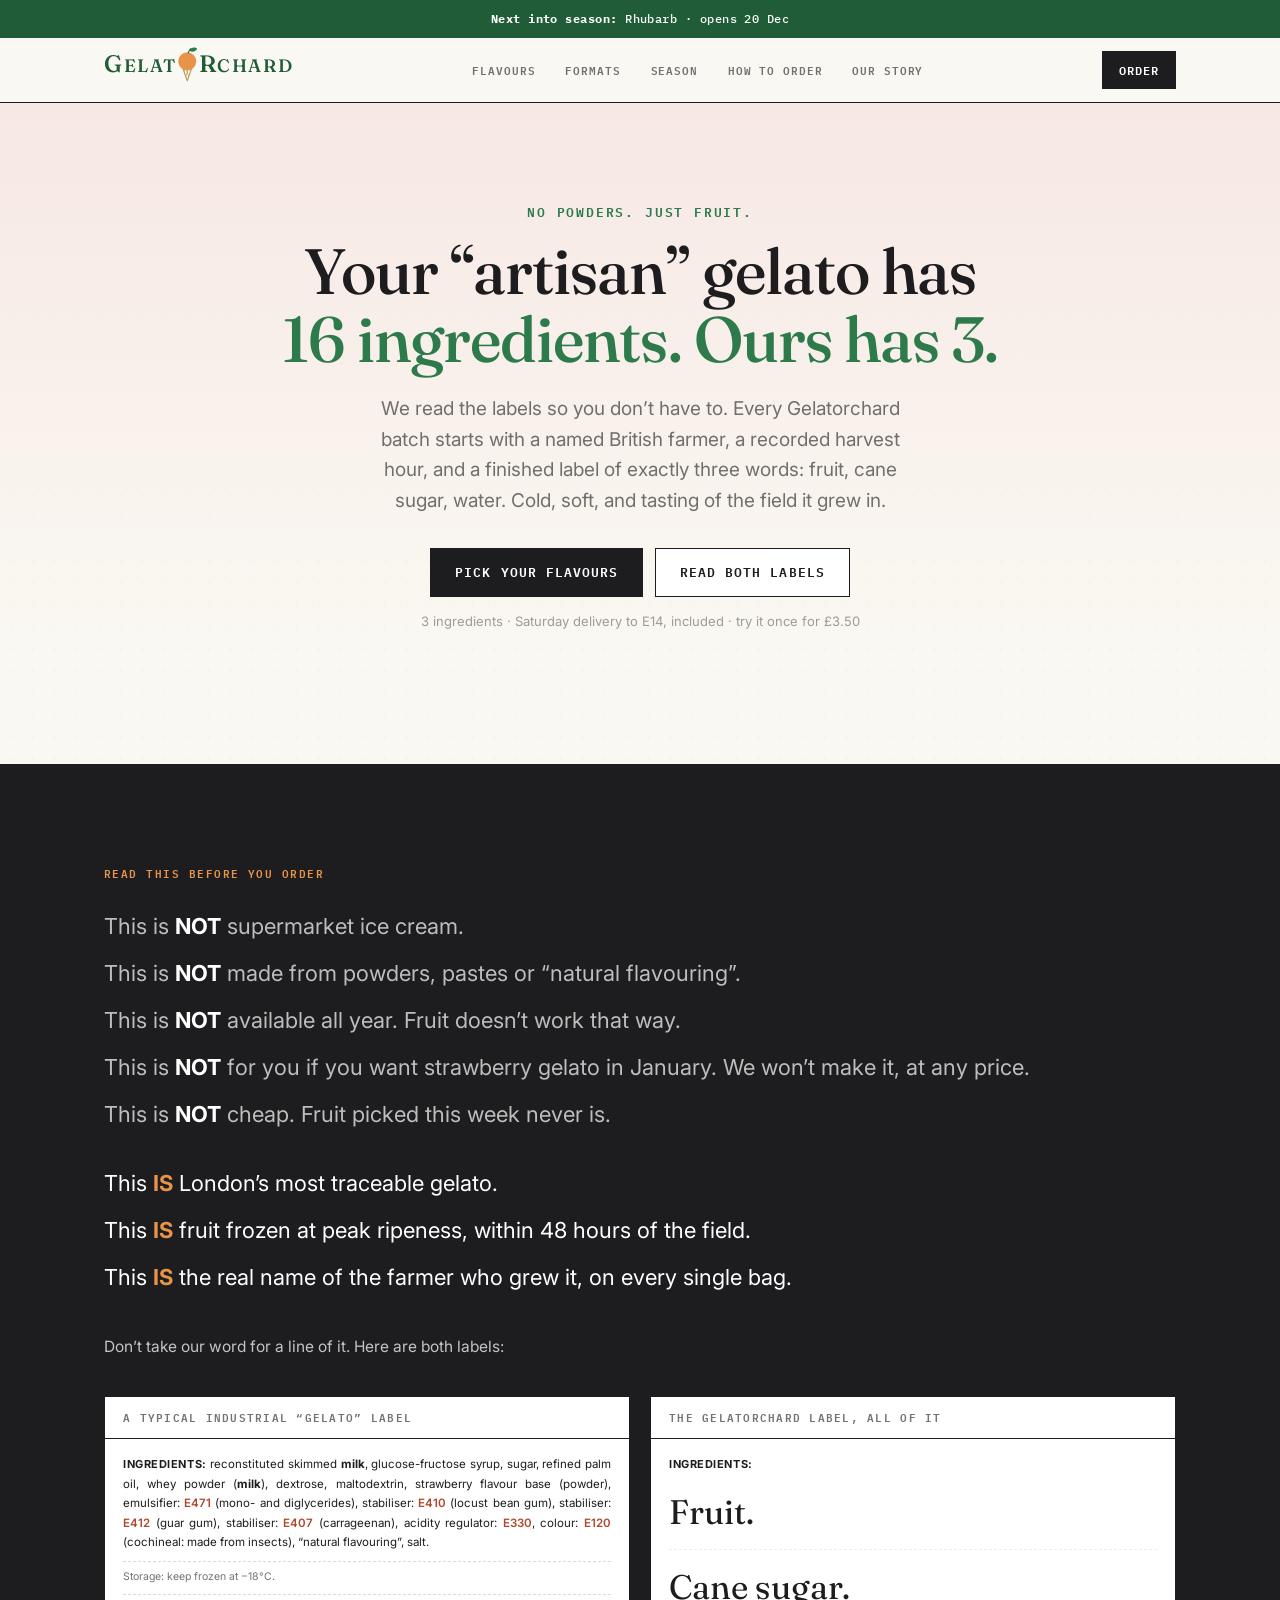
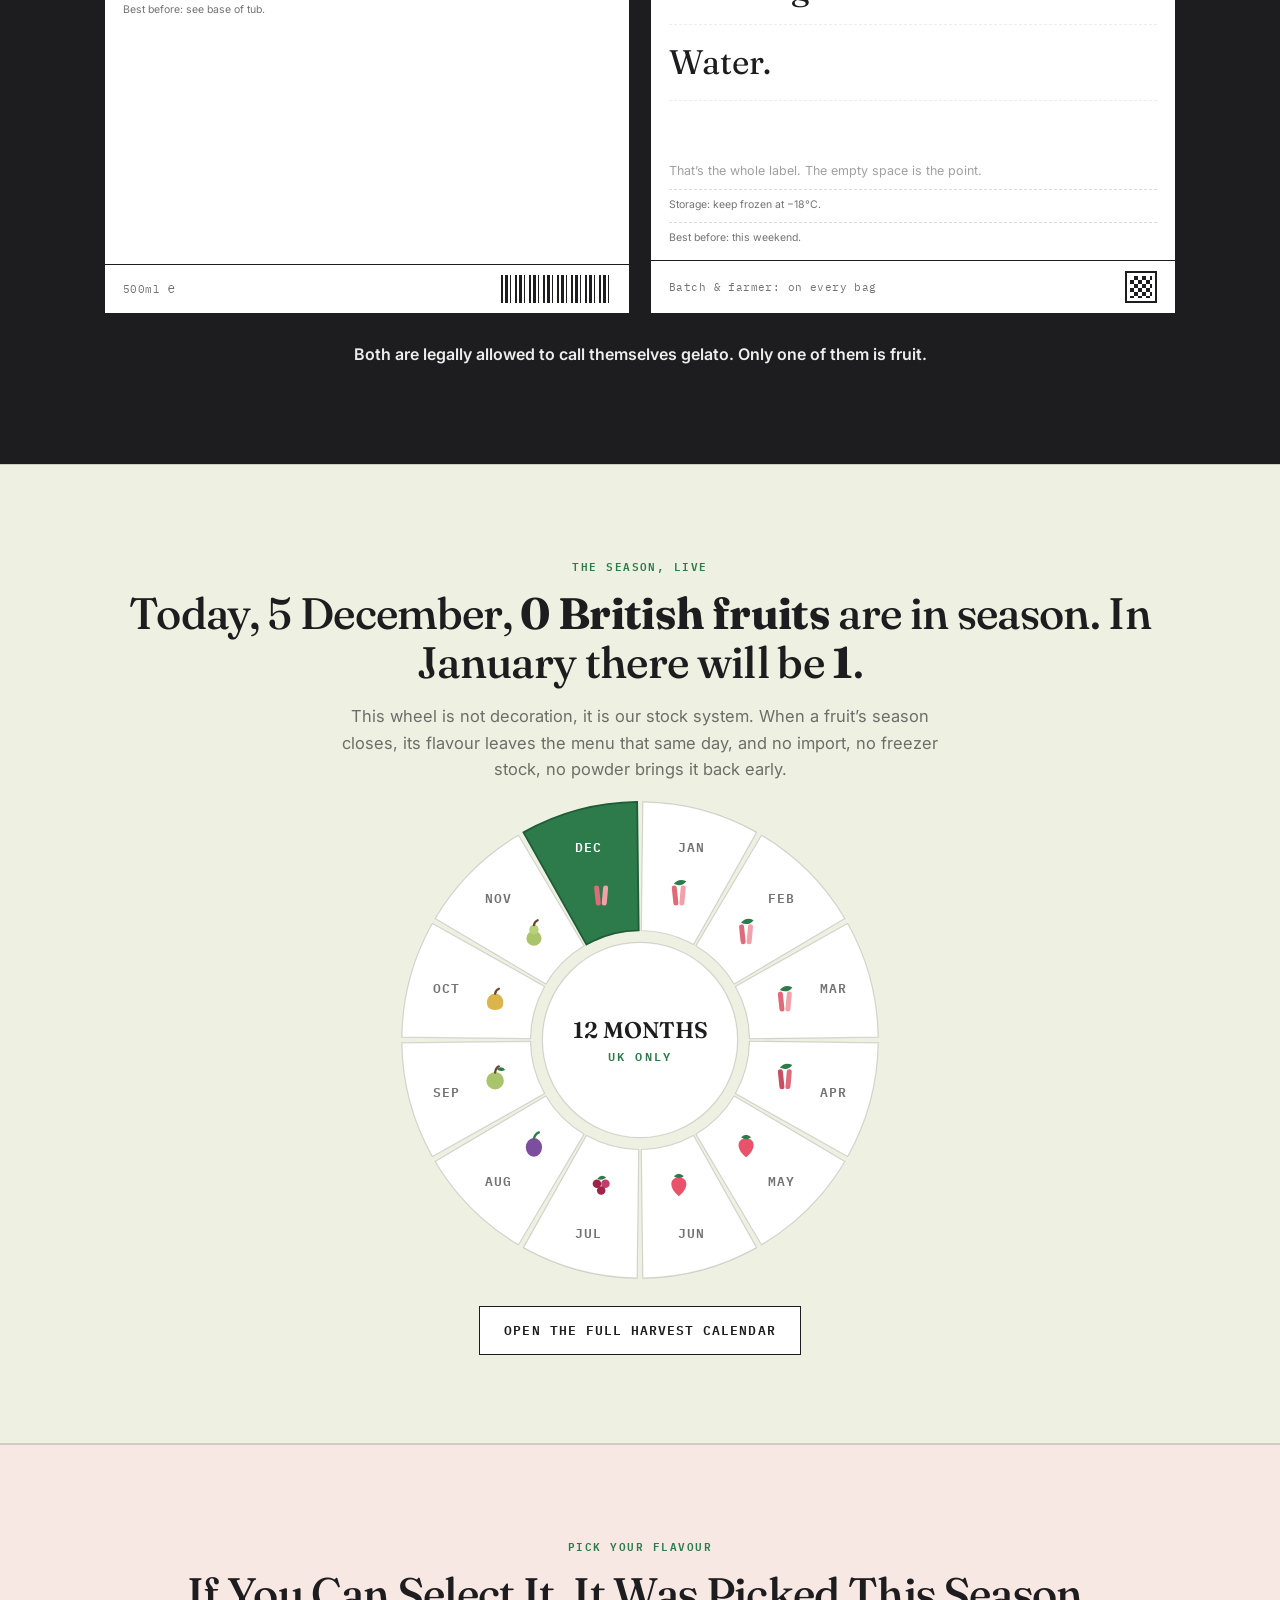
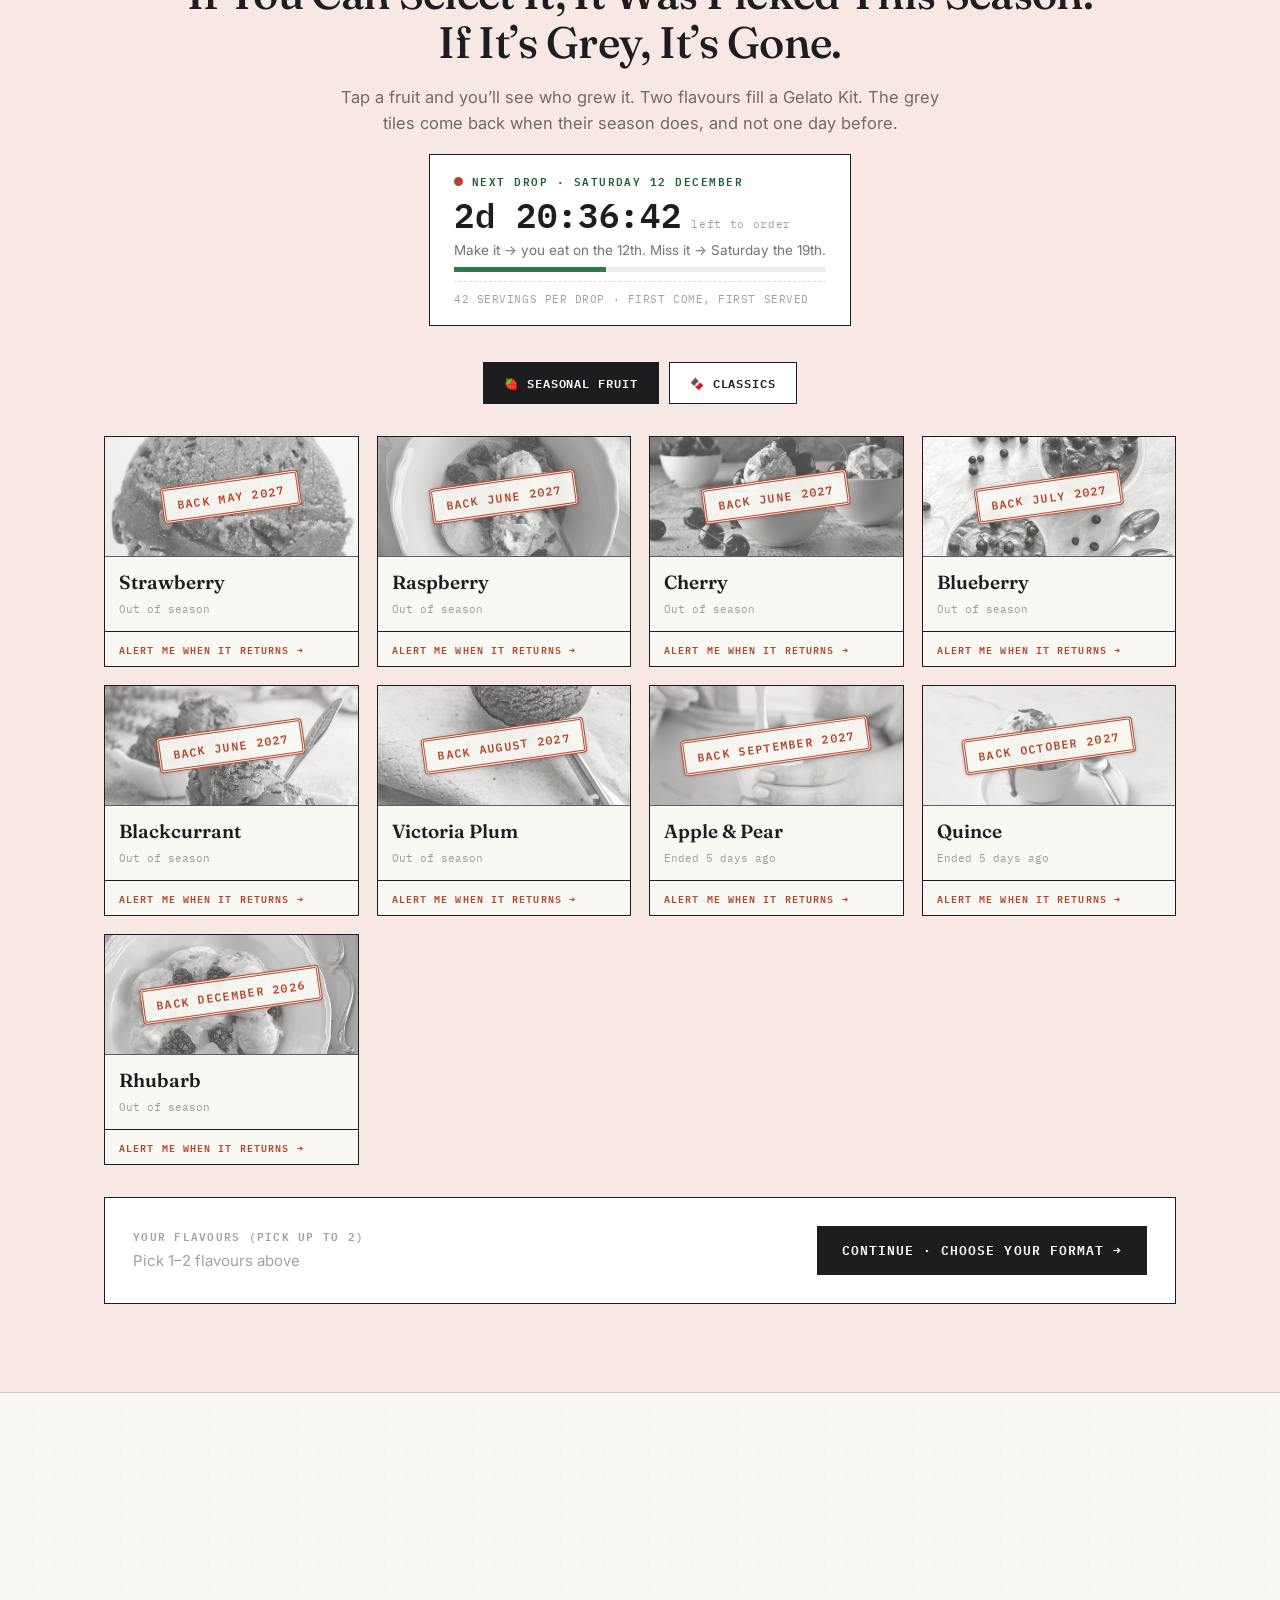
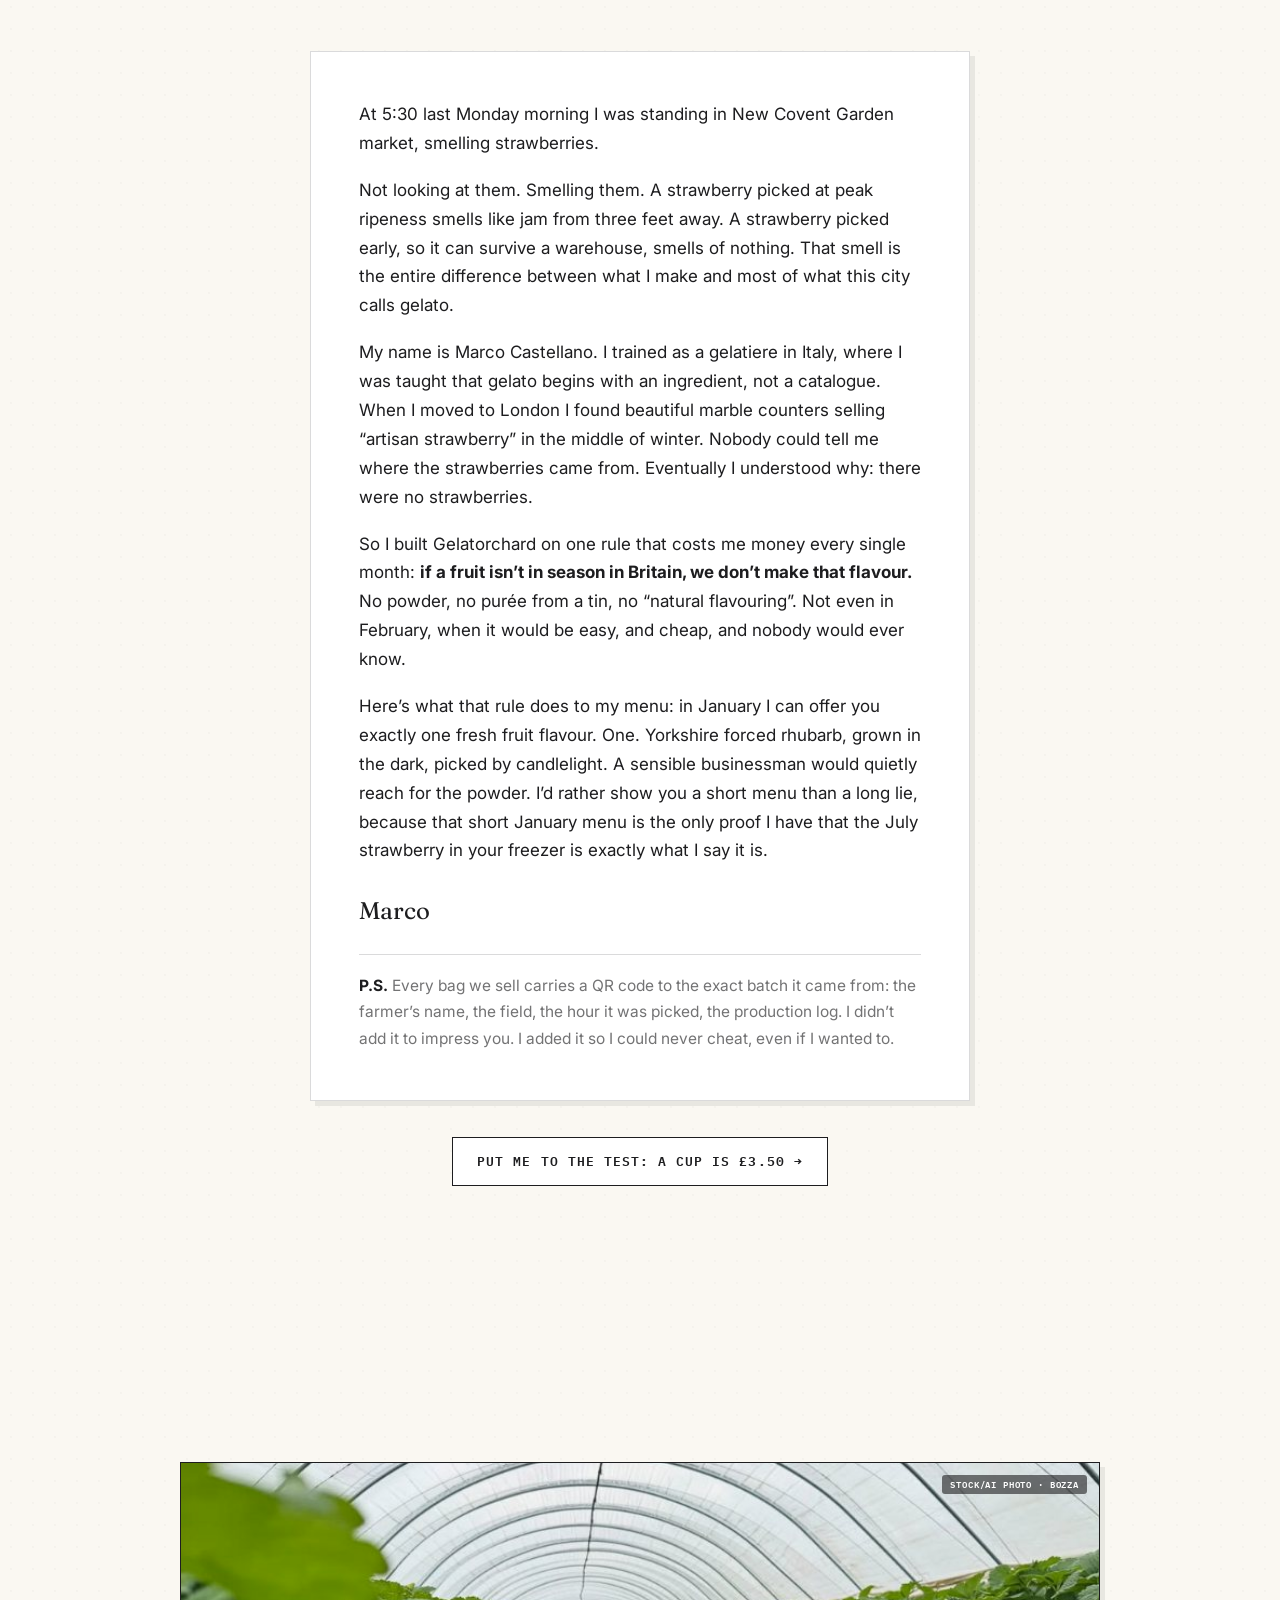
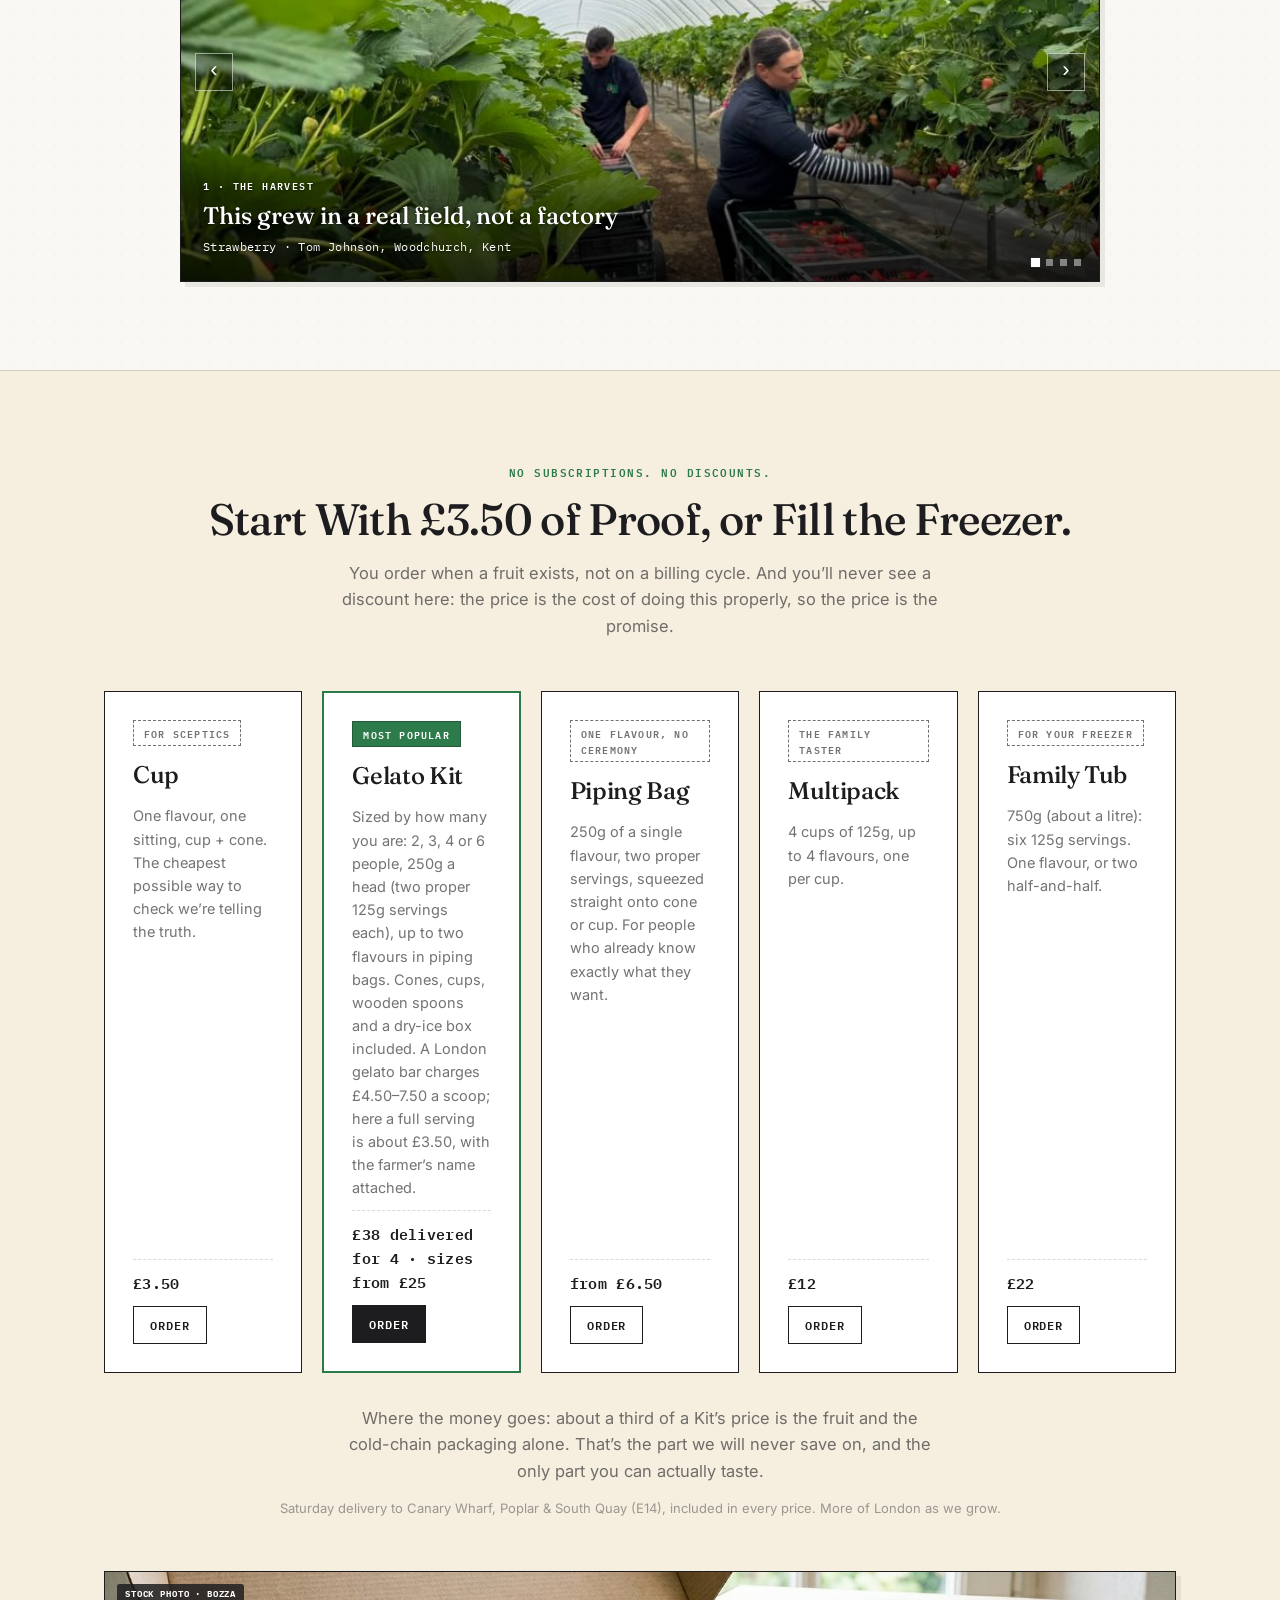
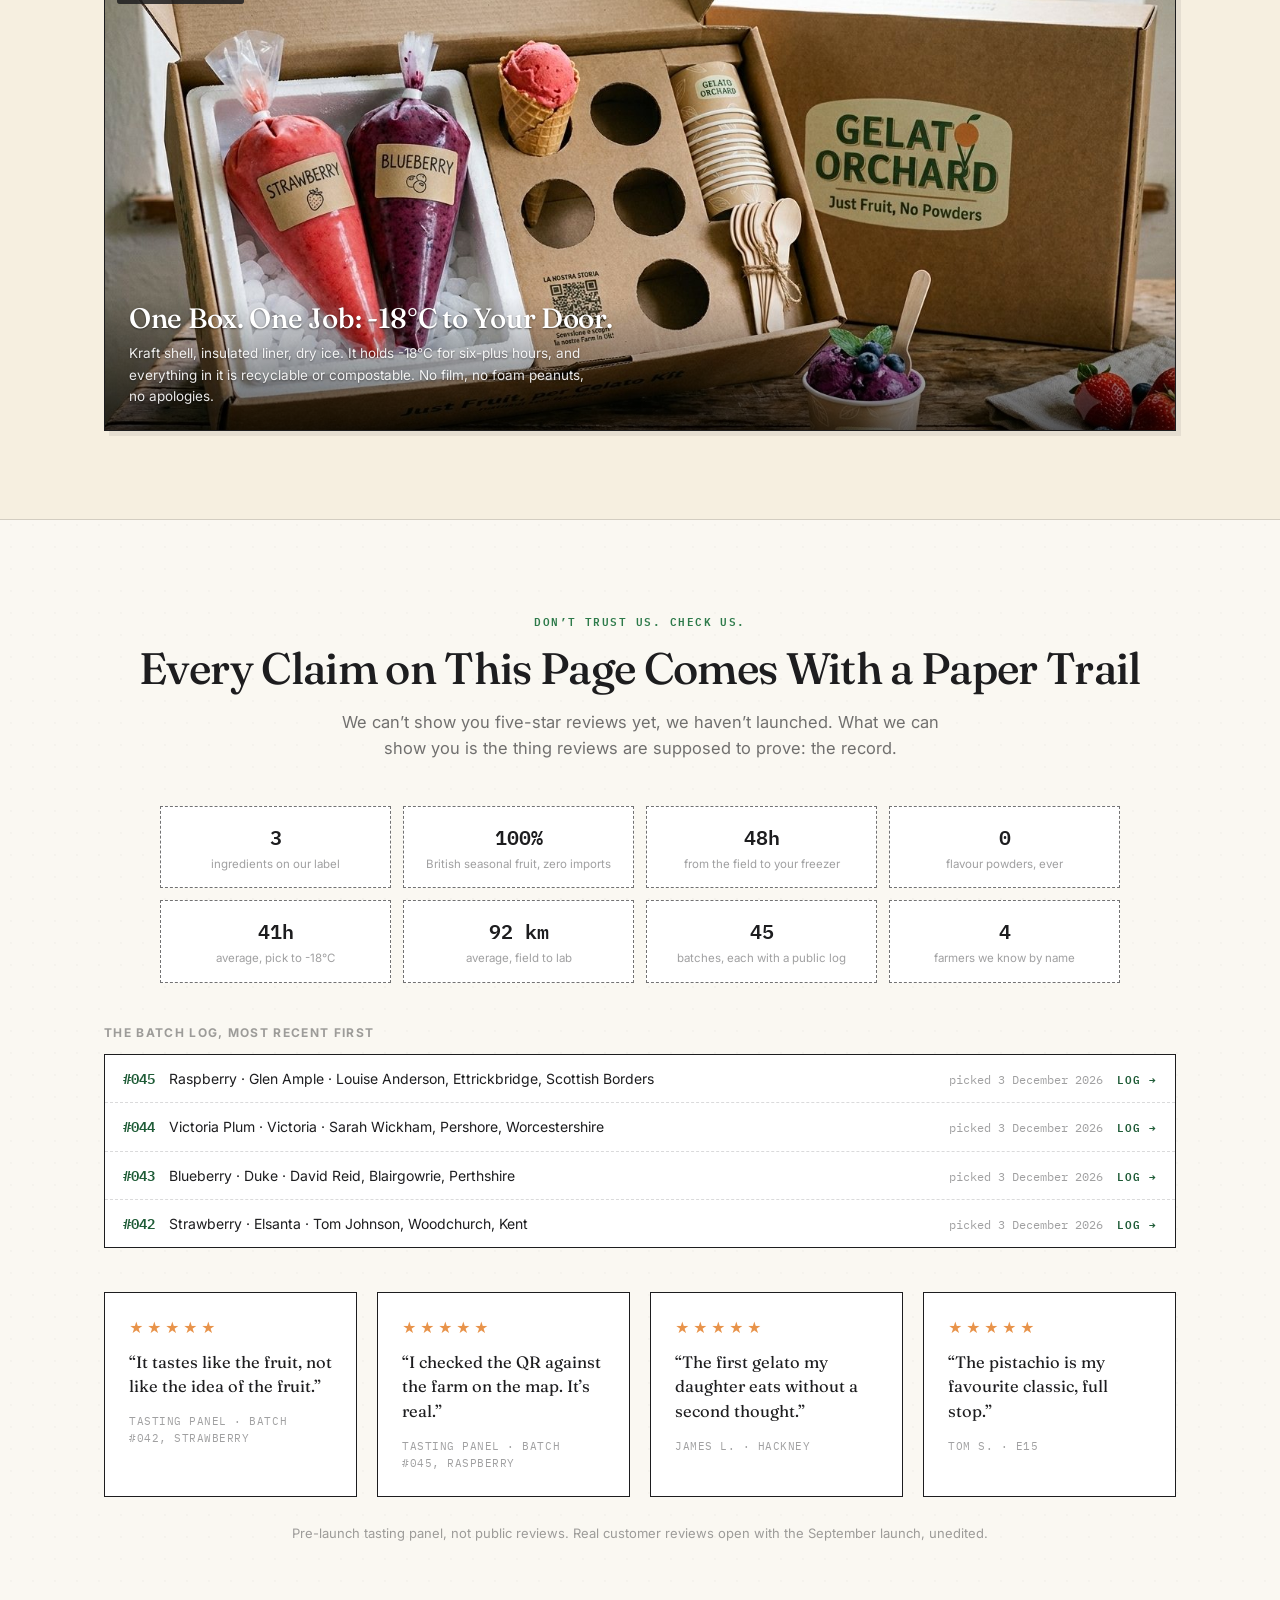
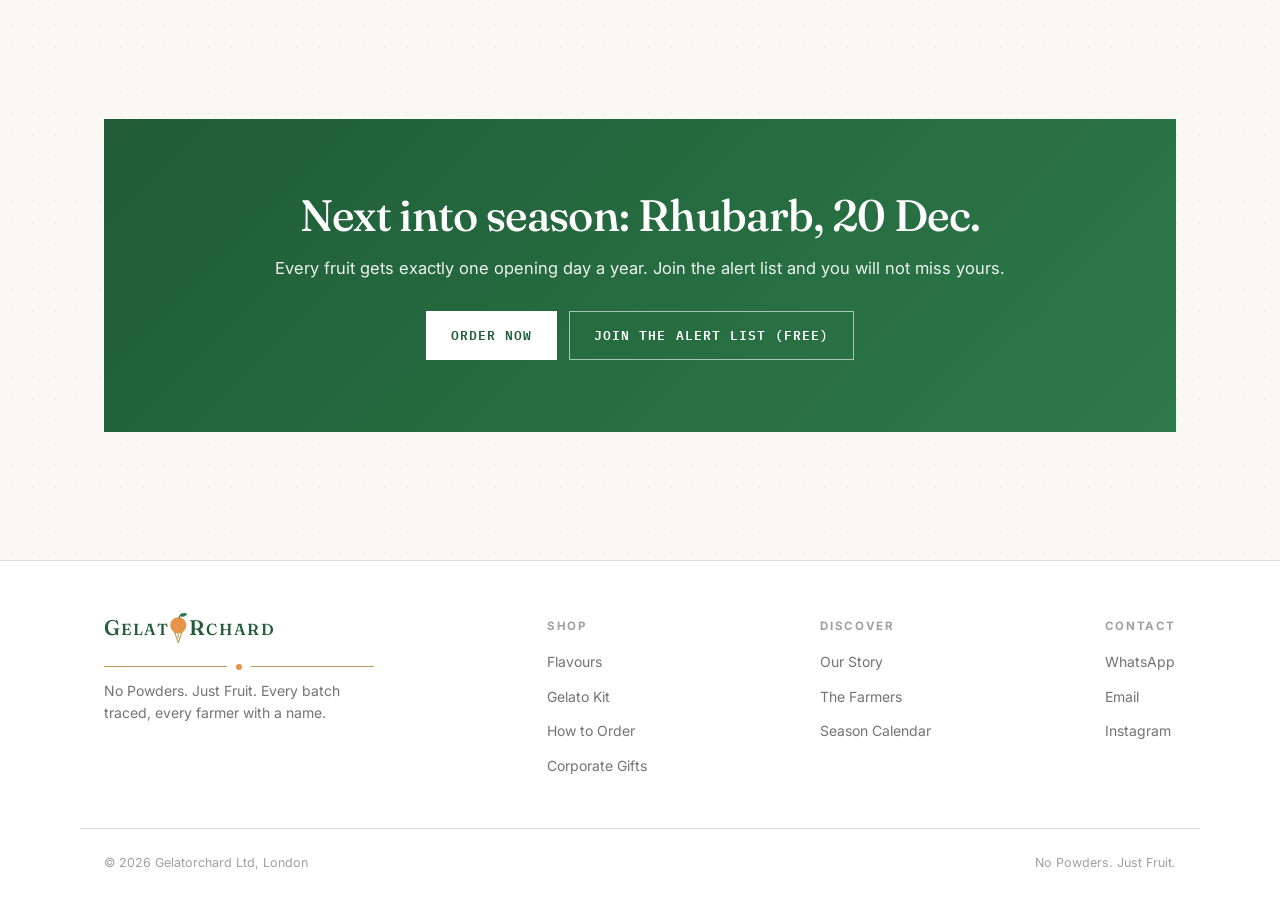
==== commit d6bcb64a: "Logo: autocritica applicata — via l'aria attorno all'arancia (viewBox stretto), lockup 18px con piu'" ====
--- a/index.html
+++ b/index.html
@@ -36,7 +36,7 @@
 <link rel="preconnect" href="https://fonts.googleapis.com">
 <link rel="preconnect" href="https://fonts.gstatic.com" crossorigin>
 <link href="https://fonts.googleapis.com/css2?family=Fraunces:opsz,wght@9..144,300..600&family=IBM+Plex+Mono:wght@400;500;600&family=Inter:wght@400;500;600;700&display=swap" rel="stylesheet">
-<link rel="stylesheet" href="style.css?v=r18">
+<link rel="stylesheet" href="style.css?v=r19">
 </head>
 <body>
 
@@ -349,15 +349,15 @@
 </main>
 
 <footer id="site-footer"></footer>
-<script src="flavors.js?v=r18"></script>
-<script src="analytics.js?v=r18"></script>
-<script src="backend.js?v=r18"></script>
-<script src="calendar.js?v=r18"></script>
-<script src="alerts.js?v=r18"></script>
-<script src="home.js?v=r18"></script>
-<script src="howto.js?v=r18"></script> <!-- pillola stato drop al picker -->
-<script src="photos.js?v=r18"></script>
-<script src="motion.js?v=r18"></script>
-<script src="site.js?v=r18"></script>
+<script src="flavors.js?v=r19"></script>
+<script src="analytics.js?v=r19"></script>
+<script src="backend.js?v=r19"></script>
+<script src="calendar.js?v=r19"></script>
+<script src="alerts.js?v=r19"></script>
+<script src="home.js?v=r19"></script>
+<script src="howto.js?v=r19"></script> <!-- pillola stato drop al picker -->
+<script src="photos.js?v=r19"></script>
+<script src="motion.js?v=r19"></script>
+<script src="site.js?v=r19"></script>
 </body>
 </html>
--- a/style.css
+++ b/style.css
@@ -89,11 +89,11 @@
    spaziatura generosa come nella bozza. Distanze lettera↔arancia
    invariate: l'arancia È la O della parola. */
 .brand{display:inline-flex;align-items:baseline;text-decoration:none;line-height:1}
-.brand-word{display:inline-block;font-family:var(--serif);font-size:16.5px;font-weight:500;letter-spacing:.09em;color:var(--green-deep)}
-.brand-word::first-letter{font-size:1.34em}
-.logo-o{width:23px;height:32.2px;margin:0 2px;transform:translateY(-2px);flex-shrink:0;align-self:center}
-.footer .brand .brand-word{font-size:15px}
-.footer .brand .logo-o{width:21px;height:29.4px;transform:translateY(-2px)}
+.brand-word{display:inline-block;font-family:var(--serif);font-size:18px;font-weight:540;letter-spacing:.09em;color:var(--green-deep)}
+.brand-word::first-letter{font-size:1.32em}
+.logo-o{width:19.5px;height:36.8px;margin:0 1px;transform:translateY(-5.5px);flex-shrink:0;align-self:center}
+.footer .brand .brand-word{font-size:16px}
+.footer .brand .logo-o{width:17.5px;height:33px;transform:translateY(-5px)}
 /* Filetto oro con punto arancio sotto il marchio (solo footer: la nav
    non ha l'altezza per il lockup completo) */
 .brand-rule{display:flex;align-items:center;gap:9px;max-width:280px;margin:14px 0 10px}
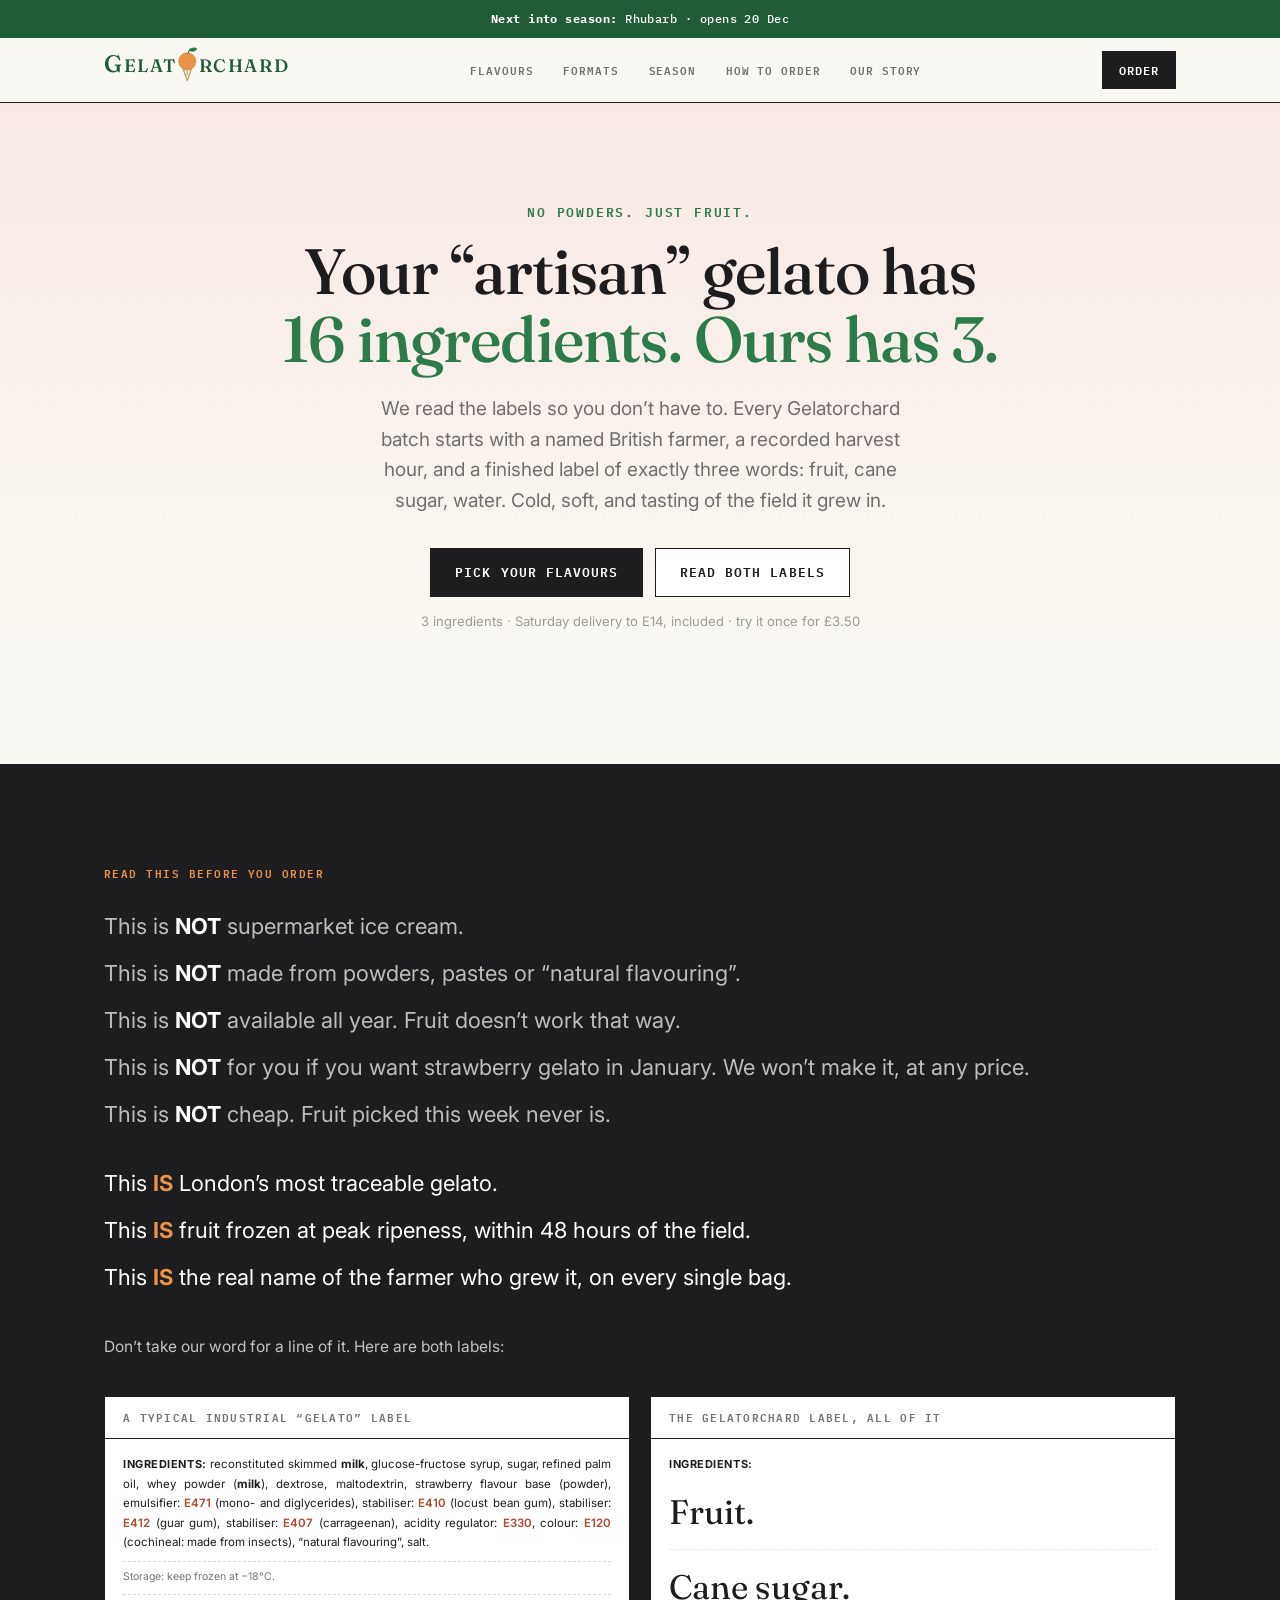
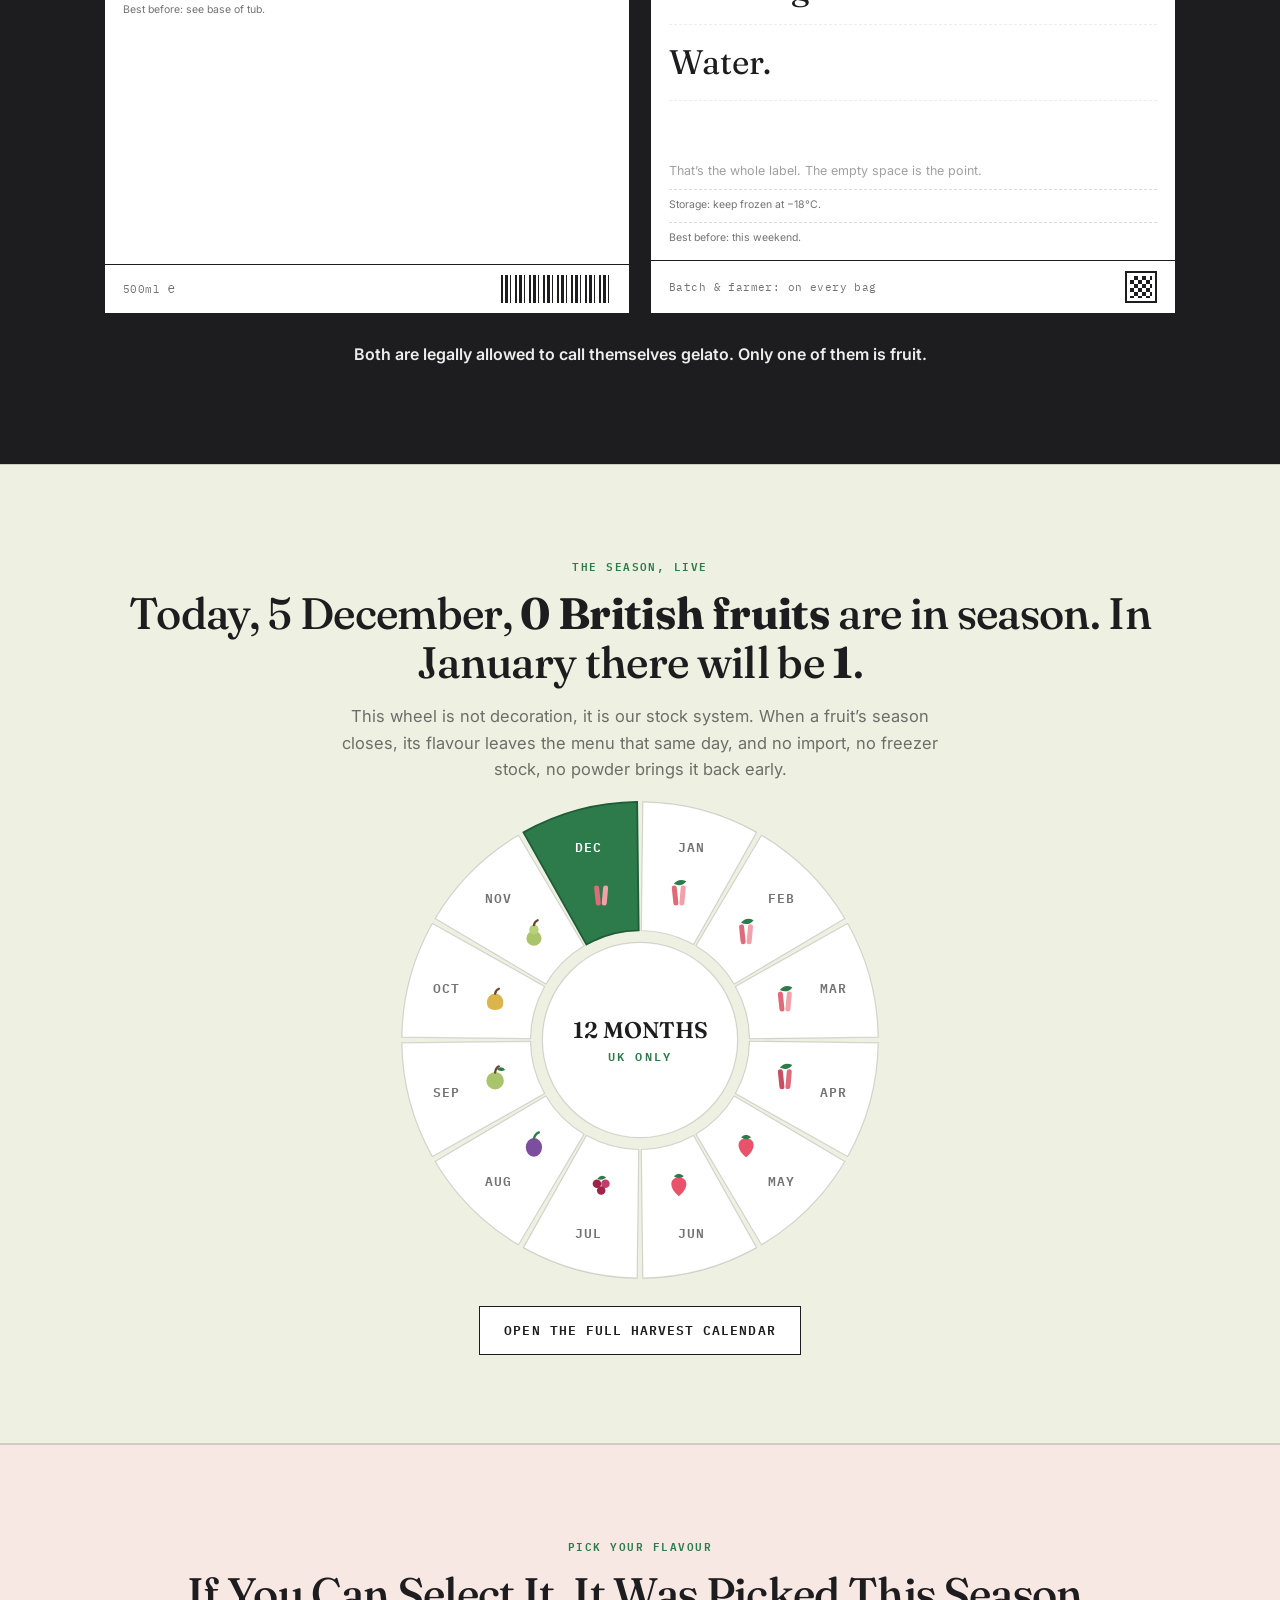
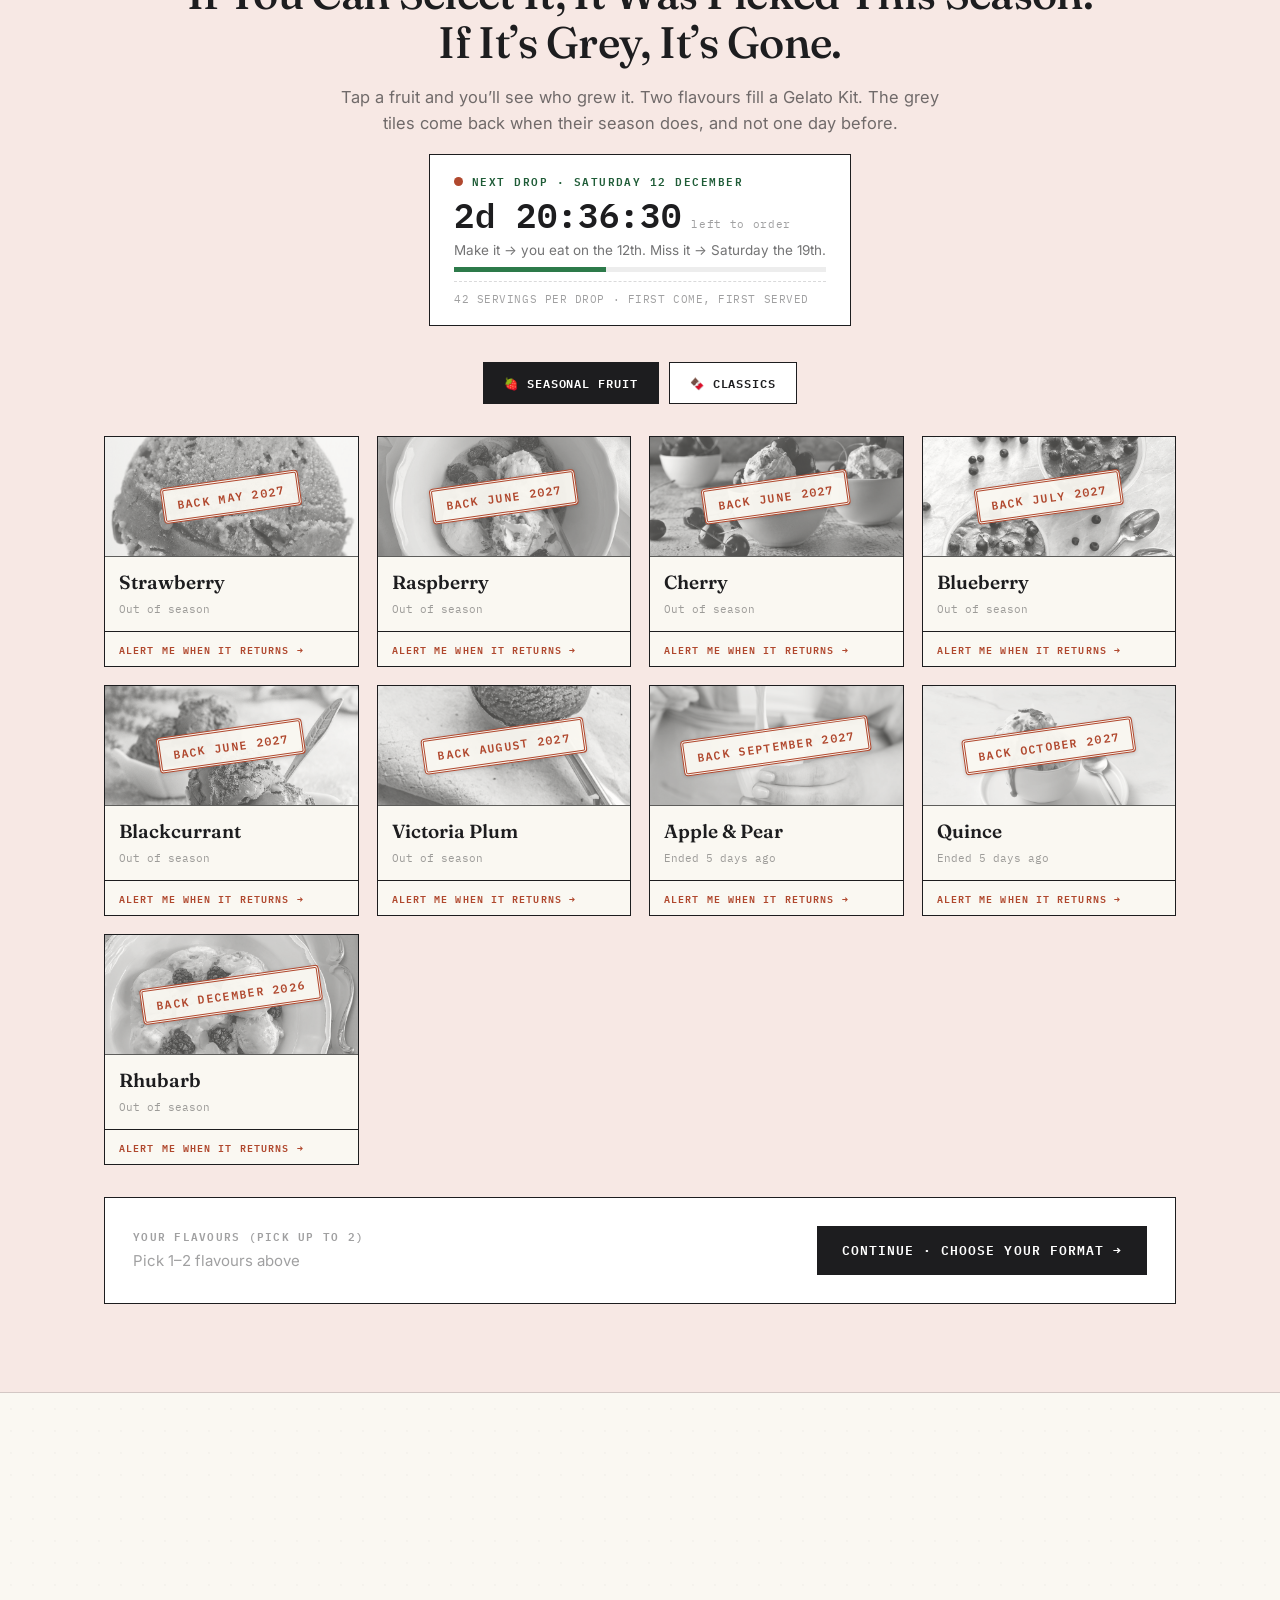
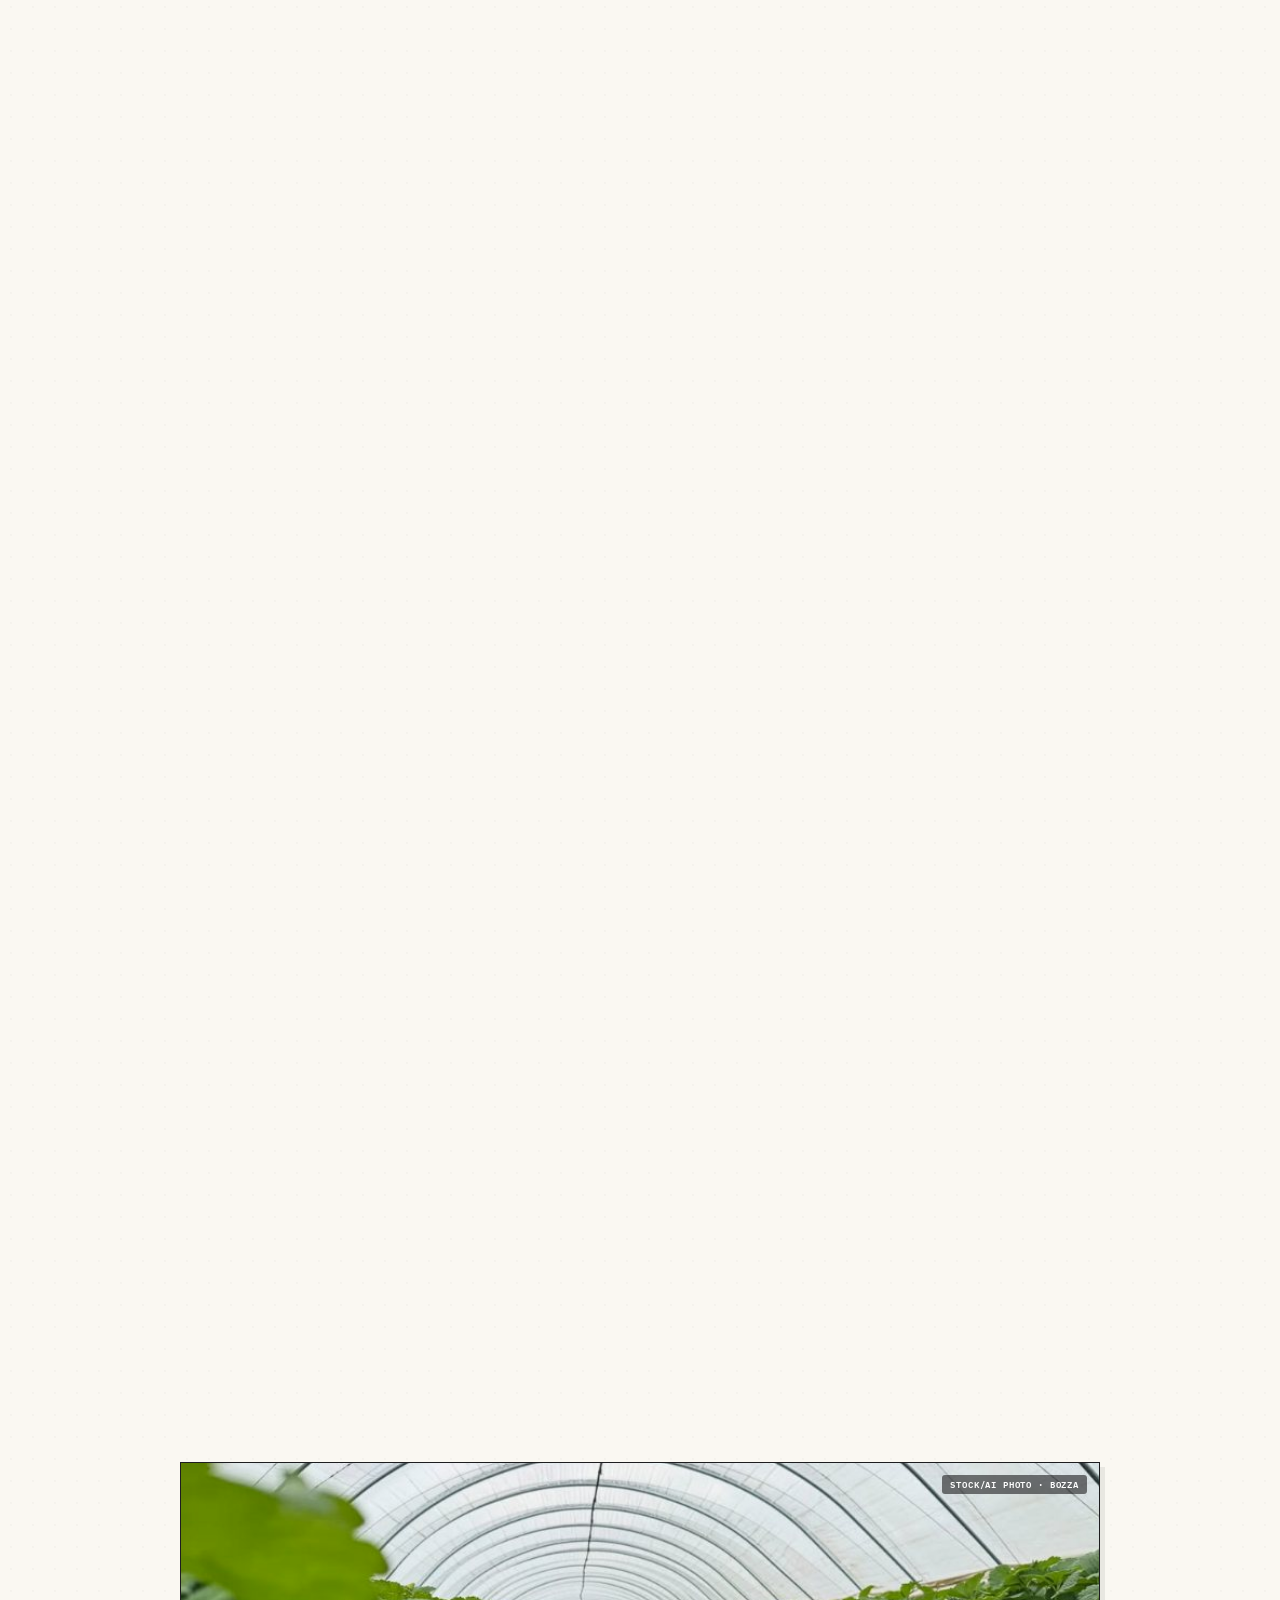
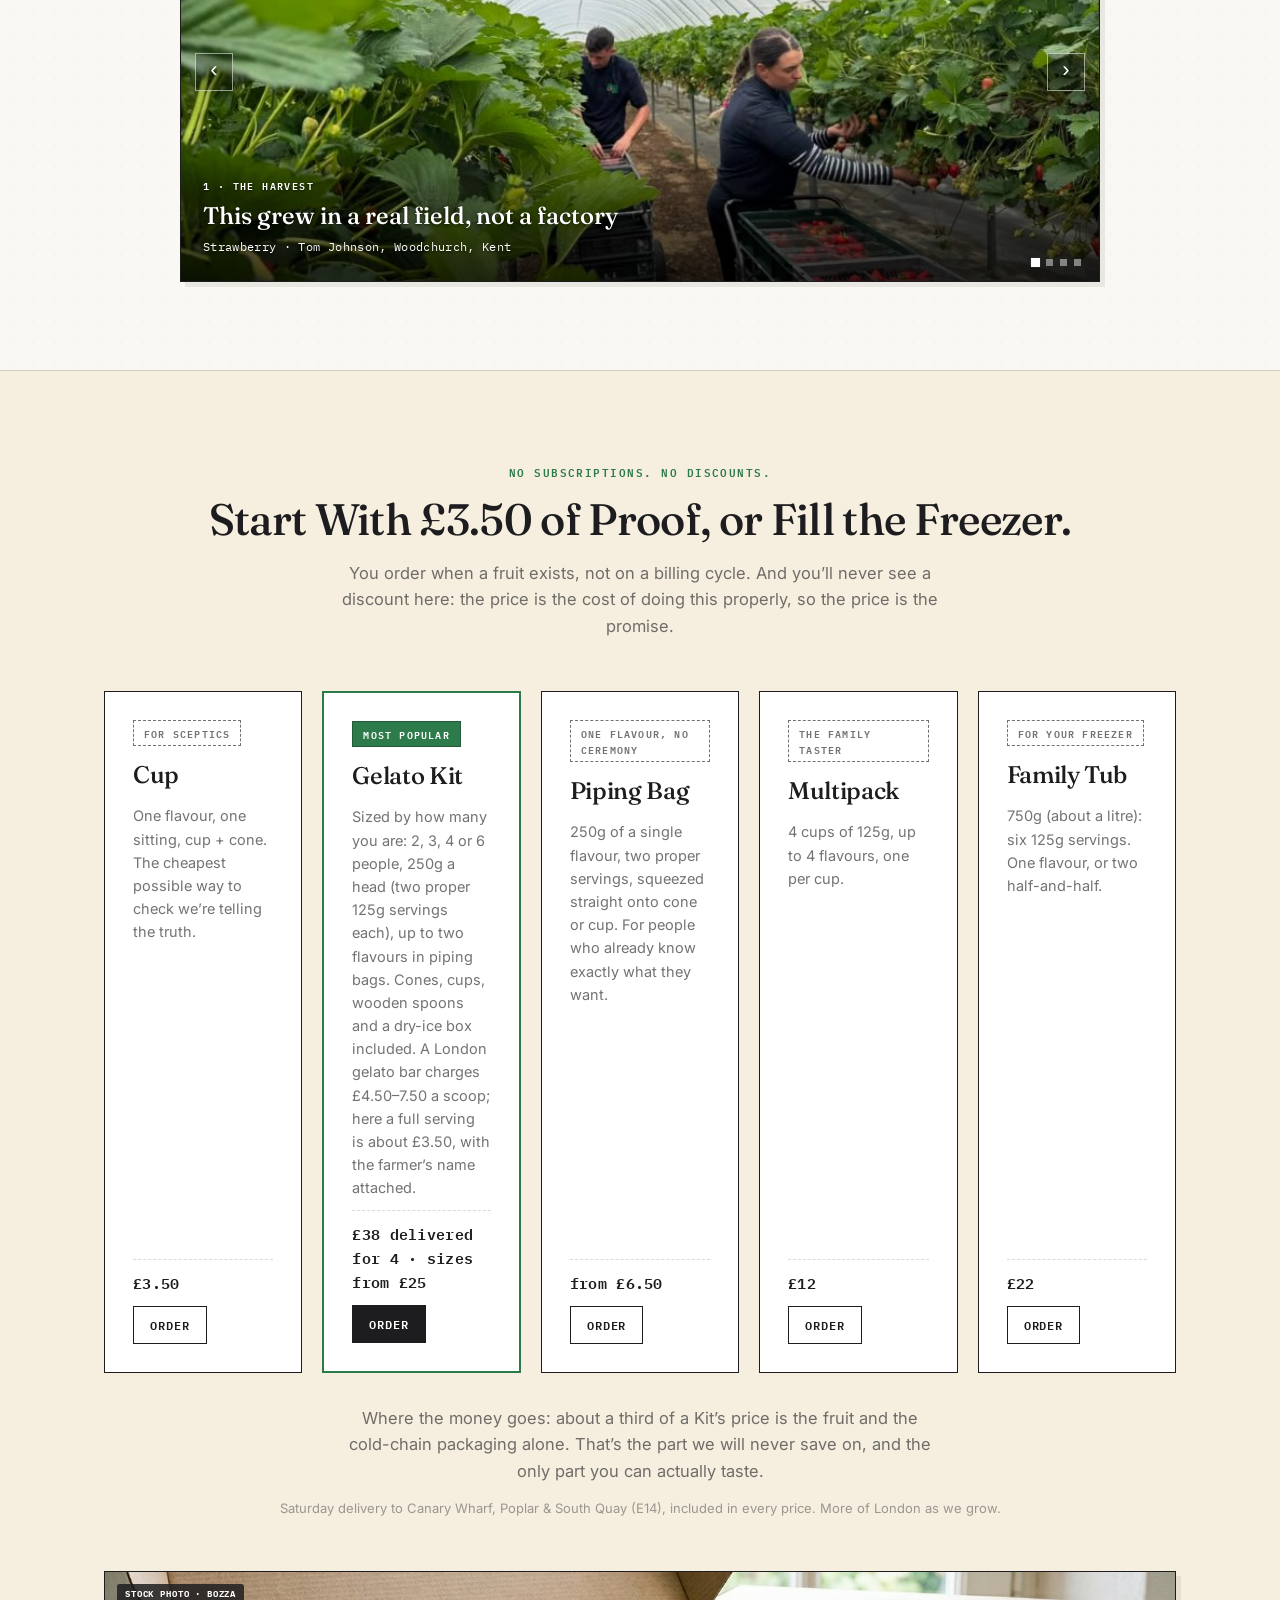
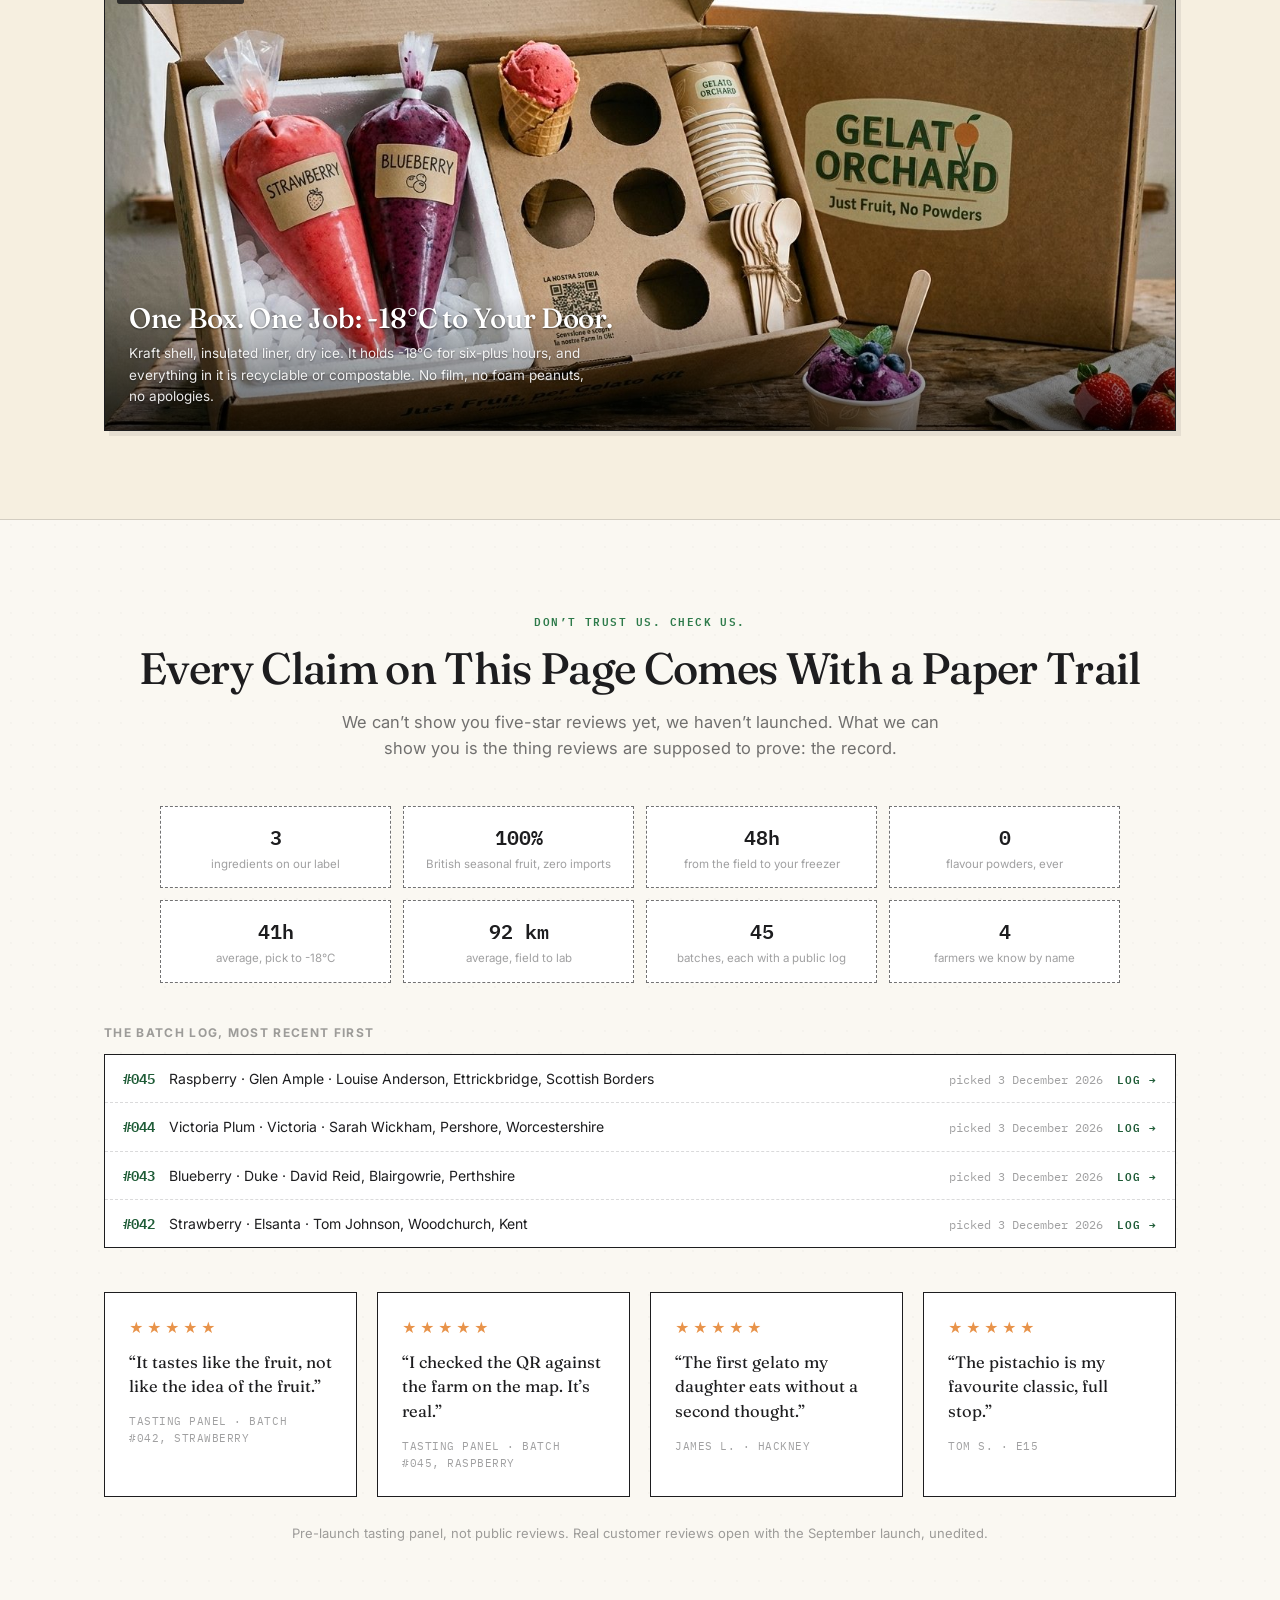
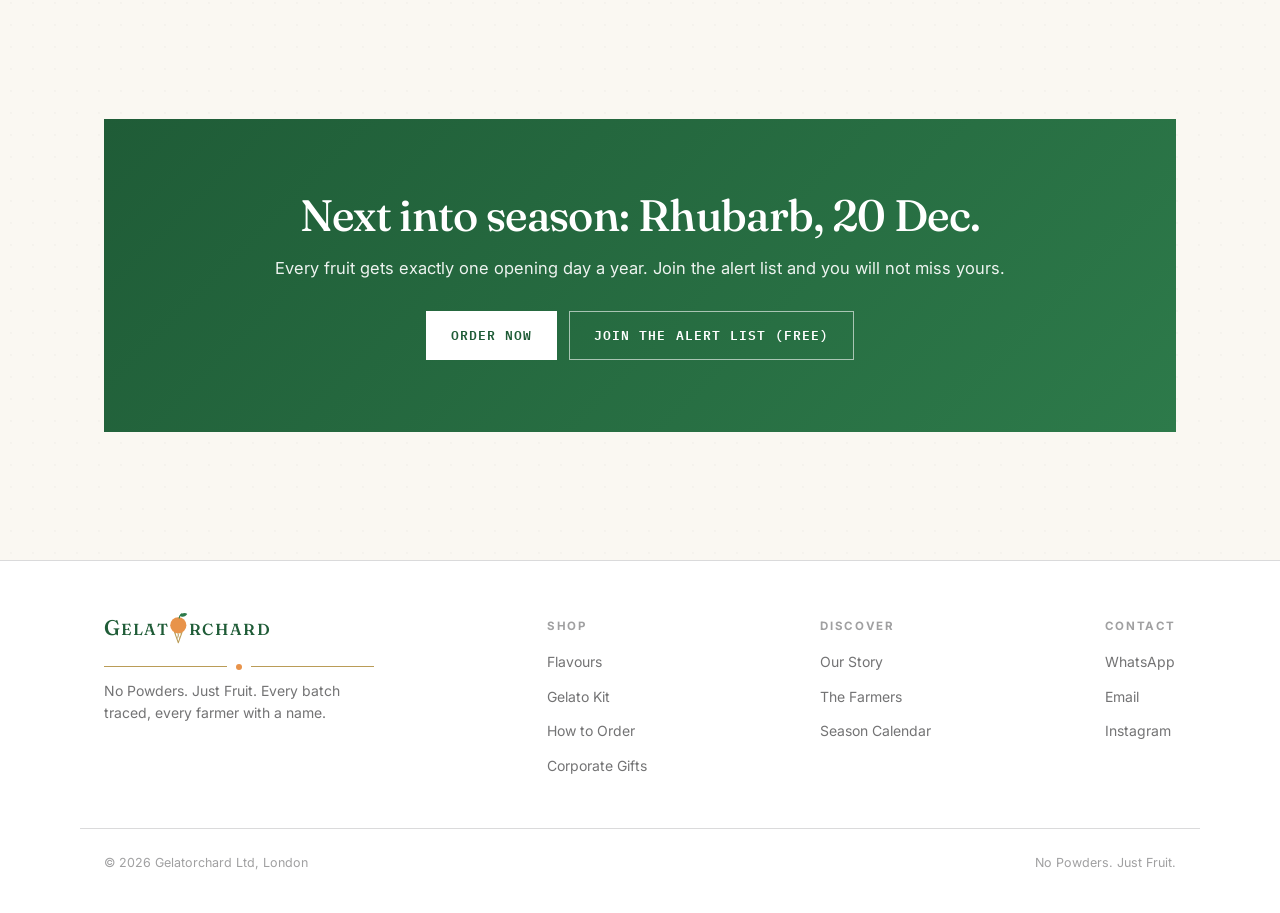
==== commit 6cdbd5ca: "Logo: la R torna piccola — la maiuscola di 'Orchard' e' l'arancia, solo la G resta iniziale grande; " ====
--- a/index.html
+++ b/index.html
@@ -36,7 +36,7 @@
 <link rel="preconnect" href="https://fonts.googleapis.com">
 <link rel="preconnect" href="https://fonts.gstatic.com" crossorigin>
 <link href="https://fonts.googleapis.com/css2?family=Fraunces:opsz,wght@9..144,300..600&family=IBM+Plex+Mono:wght@400;500;600&family=Inter:wght@400;500;600;700&display=swap" rel="stylesheet">
-<link rel="stylesheet" href="style.css?v=r19">
+<link rel="stylesheet" href="style.css?v=r20">
 </head>
 <body>
 
@@ -349,15 +349,15 @@
 </main>
 
 <footer id="site-footer"></footer>
-<script src="flavors.js?v=r19"></script>
-<script src="analytics.js?v=r19"></script>
-<script src="backend.js?v=r19"></script>
-<script src="calendar.js?v=r19"></script>
-<script src="alerts.js?v=r19"></script>
-<script src="home.js?v=r19"></script>
-<script src="howto.js?v=r19"></script> <!-- pillola stato drop al picker -->
-<script src="photos.js?v=r19"></script>
-<script src="motion.js?v=r19"></script>
-<script src="site.js?v=r19"></script>
+<script src="flavors.js?v=r20"></script>
+<script src="analytics.js?v=r20"></script>
+<script src="backend.js?v=r20"></script>
+<script src="calendar.js?v=r20"></script>
+<script src="alerts.js?v=r20"></script>
+<script src="home.js?v=r20"></script>
+<script src="howto.js?v=r20"></script> <!-- pillola stato drop al picker -->
+<script src="photos.js?v=r20"></script>
+<script src="motion.js?v=r20"></script>
+<script src="site.js?v=r20"></script>
 </body>
 </html>
--- a/style.css
+++ b/style.css
@@ -90,7 +90,9 @@
    invariate: l'arancia È la O della parola. */
 .brand{display:inline-flex;align-items:baseline;text-decoration:none;line-height:1}
 .brand-word{display:inline-block;font-family:var(--serif);font-size:18px;font-weight:540;letter-spacing:.09em;color:var(--green-deep)}
-.brand-word::first-letter{font-size:1.32em}
+/* Solo la G è l'iniziale grande: la maiuscola di "Orchard" è l'ARANCIA
+   stessa, quindi la R resta piccola come le altre (fix founder). */
+.brand-word:first-of-type::first-letter{font-size:1.32em}
 .logo-o{width:19.5px;height:36.8px;margin:0 1px;transform:translateY(-5.5px);flex-shrink:0;align-self:center}
 .footer .brand .brand-word{font-size:16px}
 .footer .brand .logo-o{width:17.5px;height:33px;transform:translateY(-5px)}
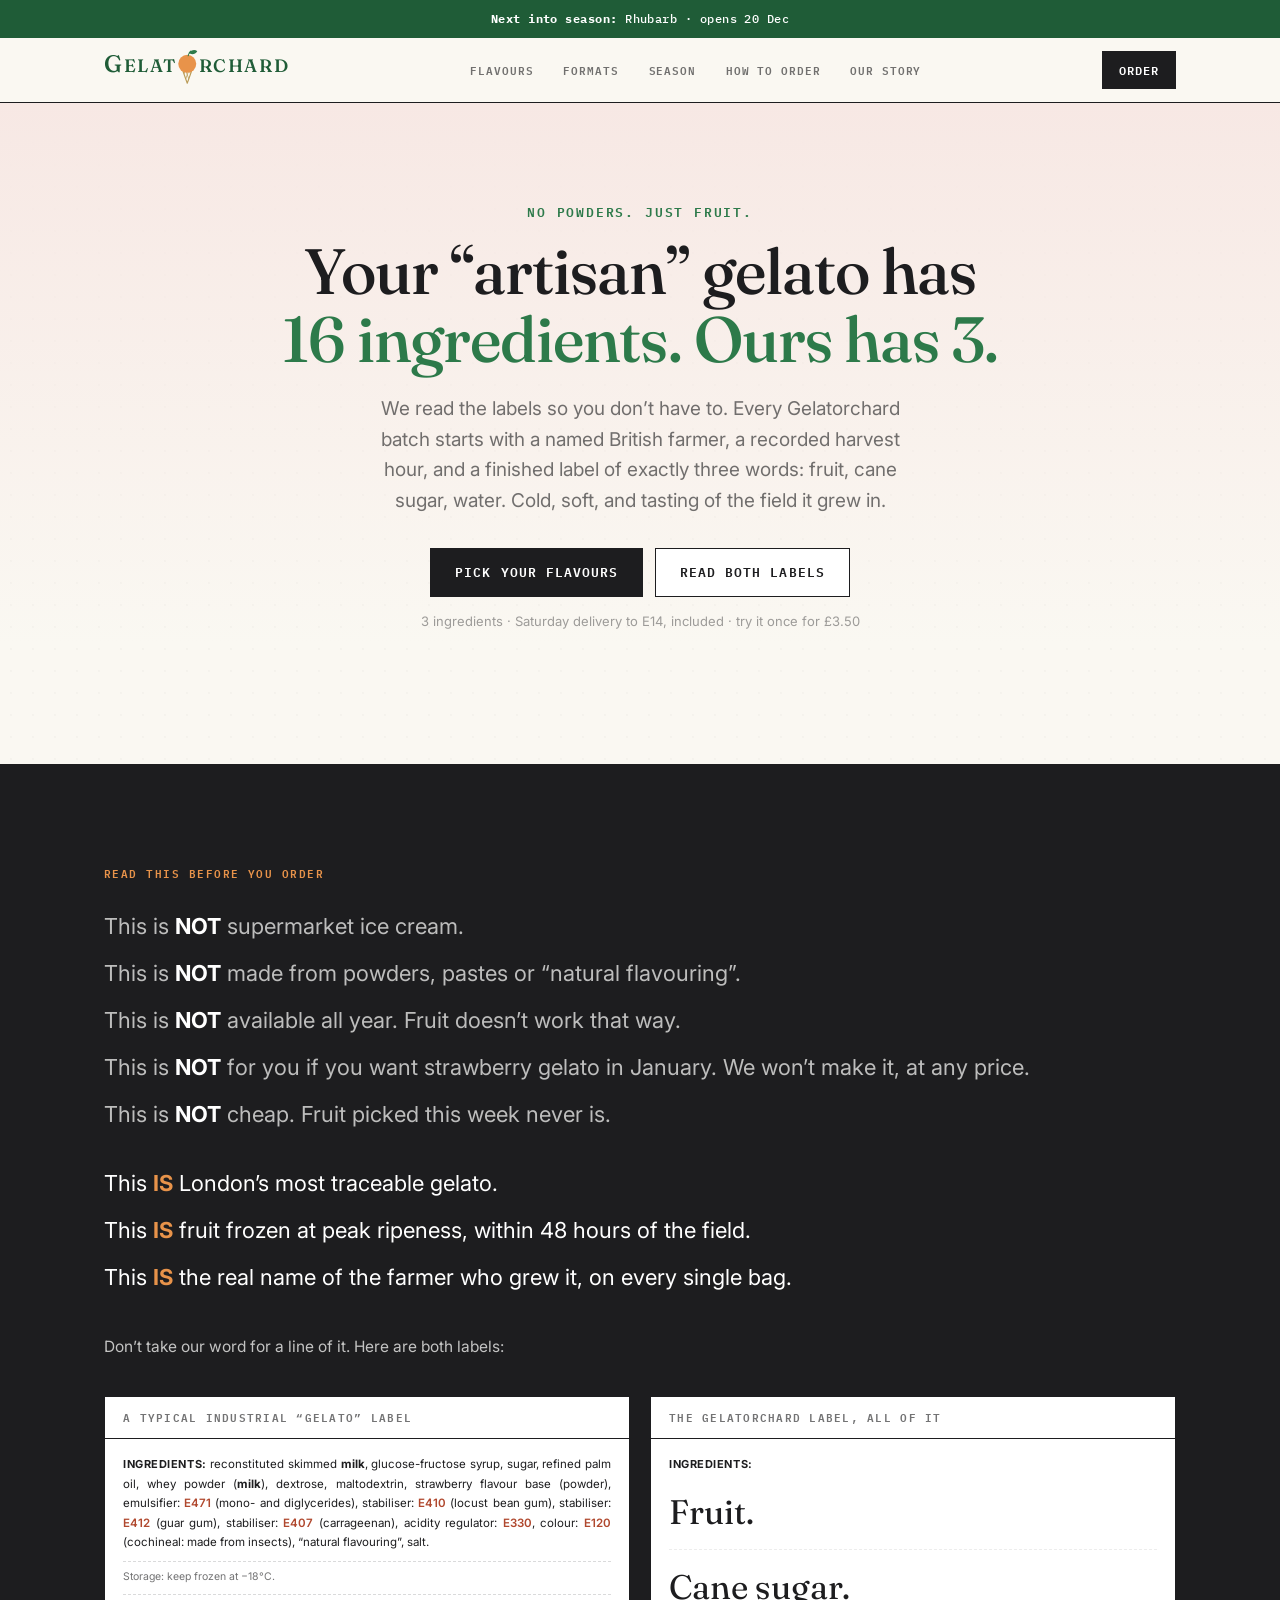
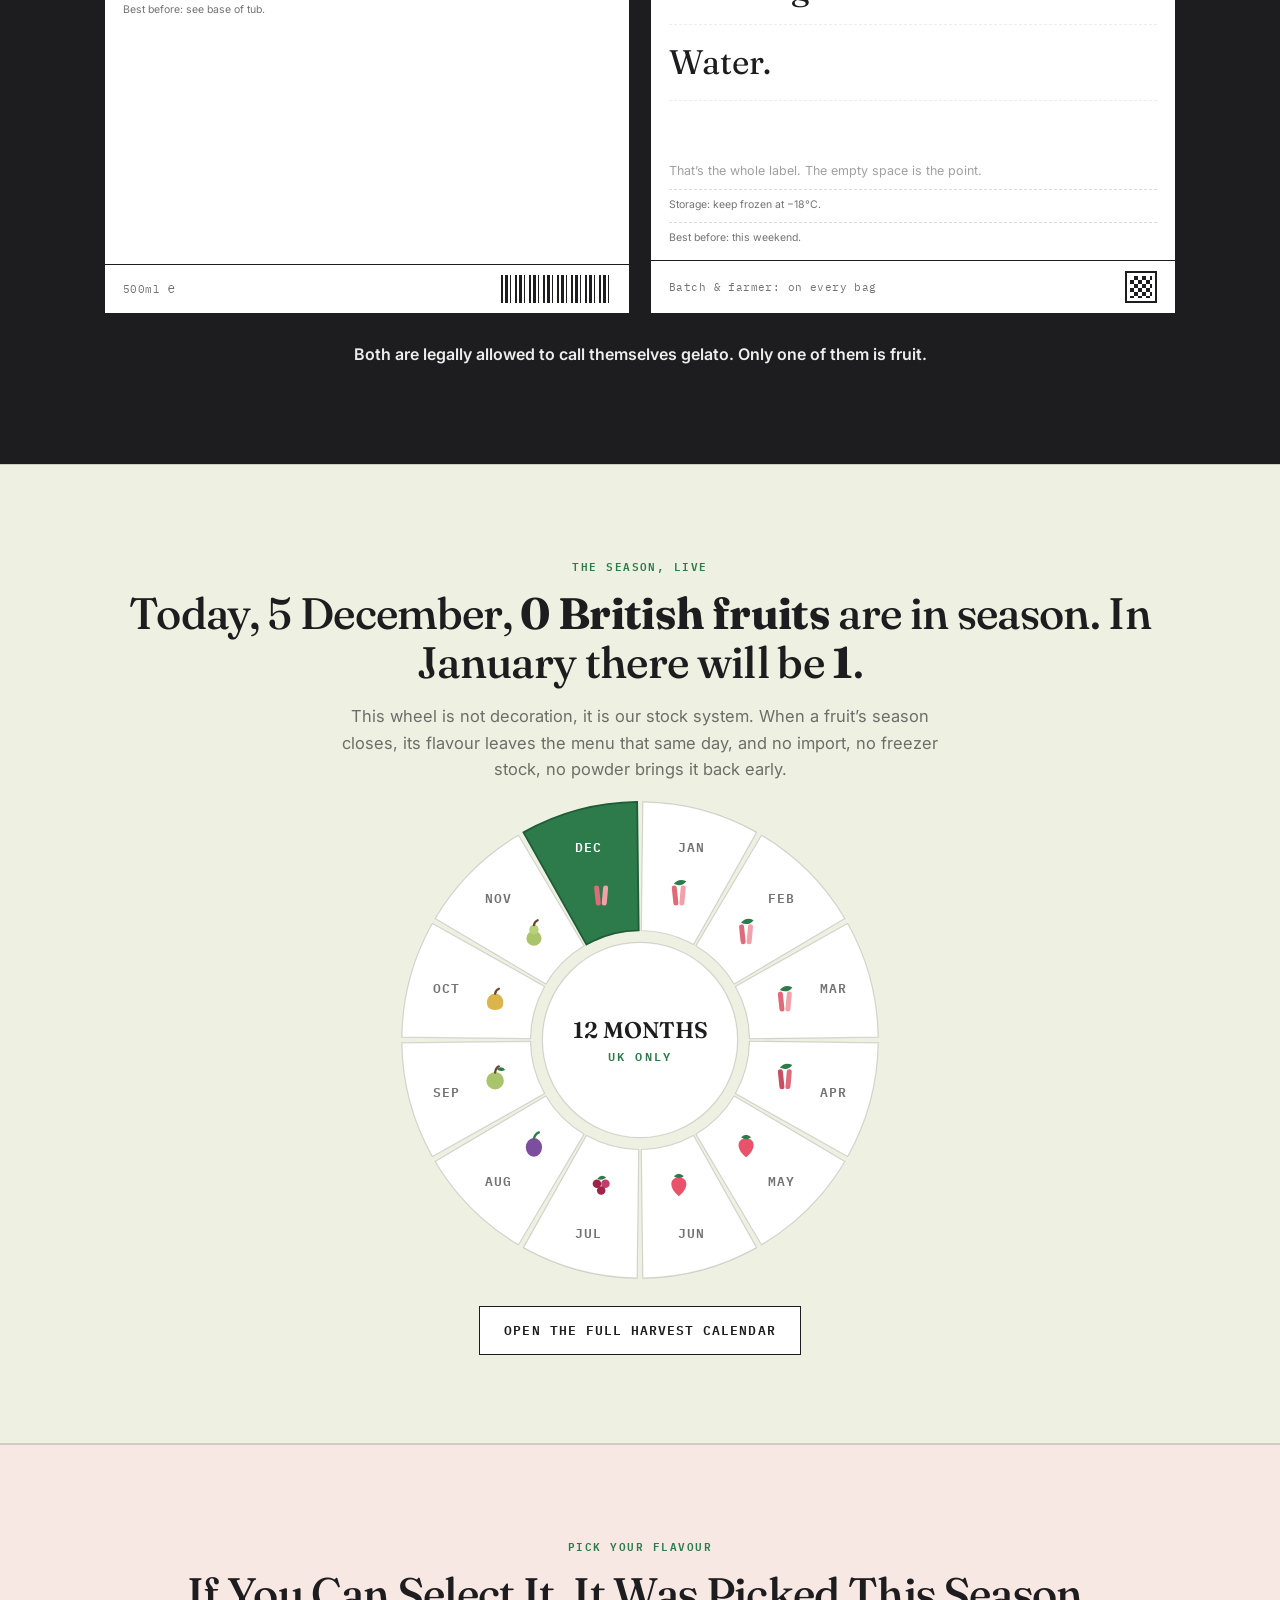
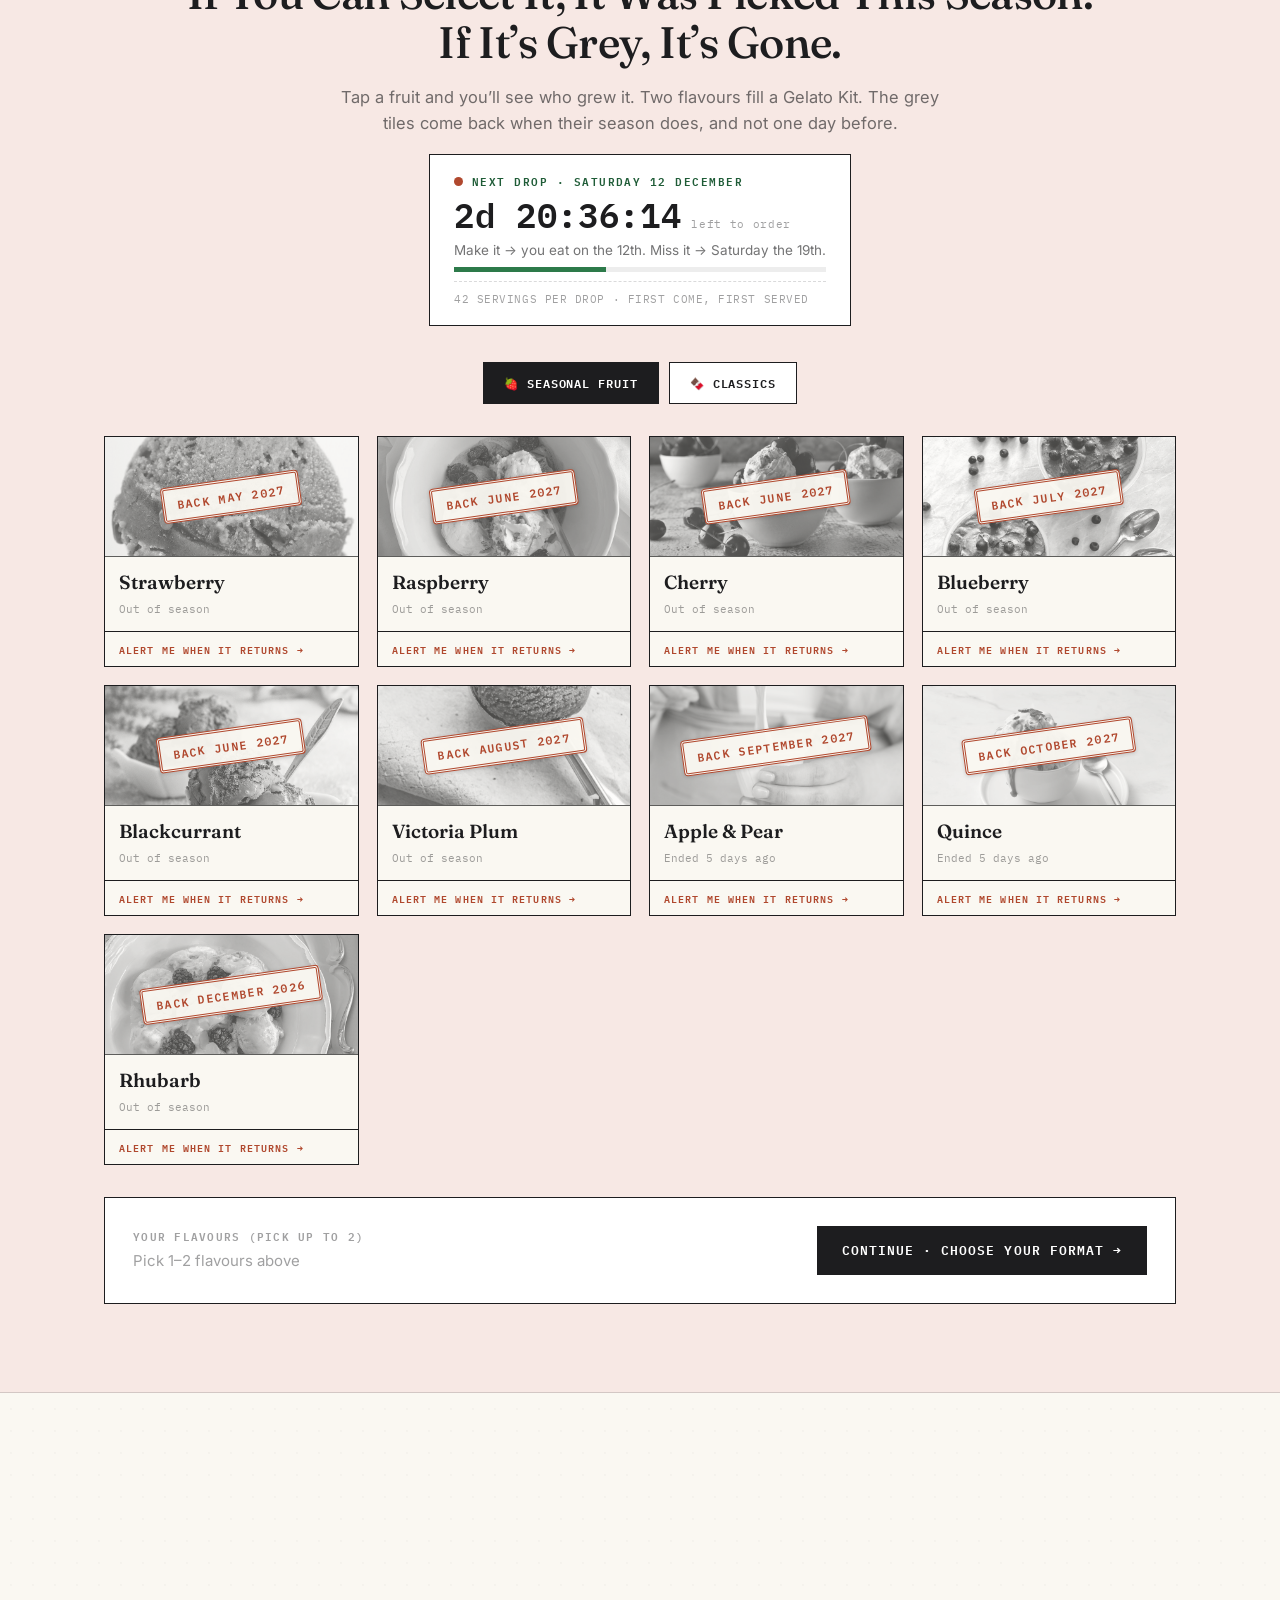
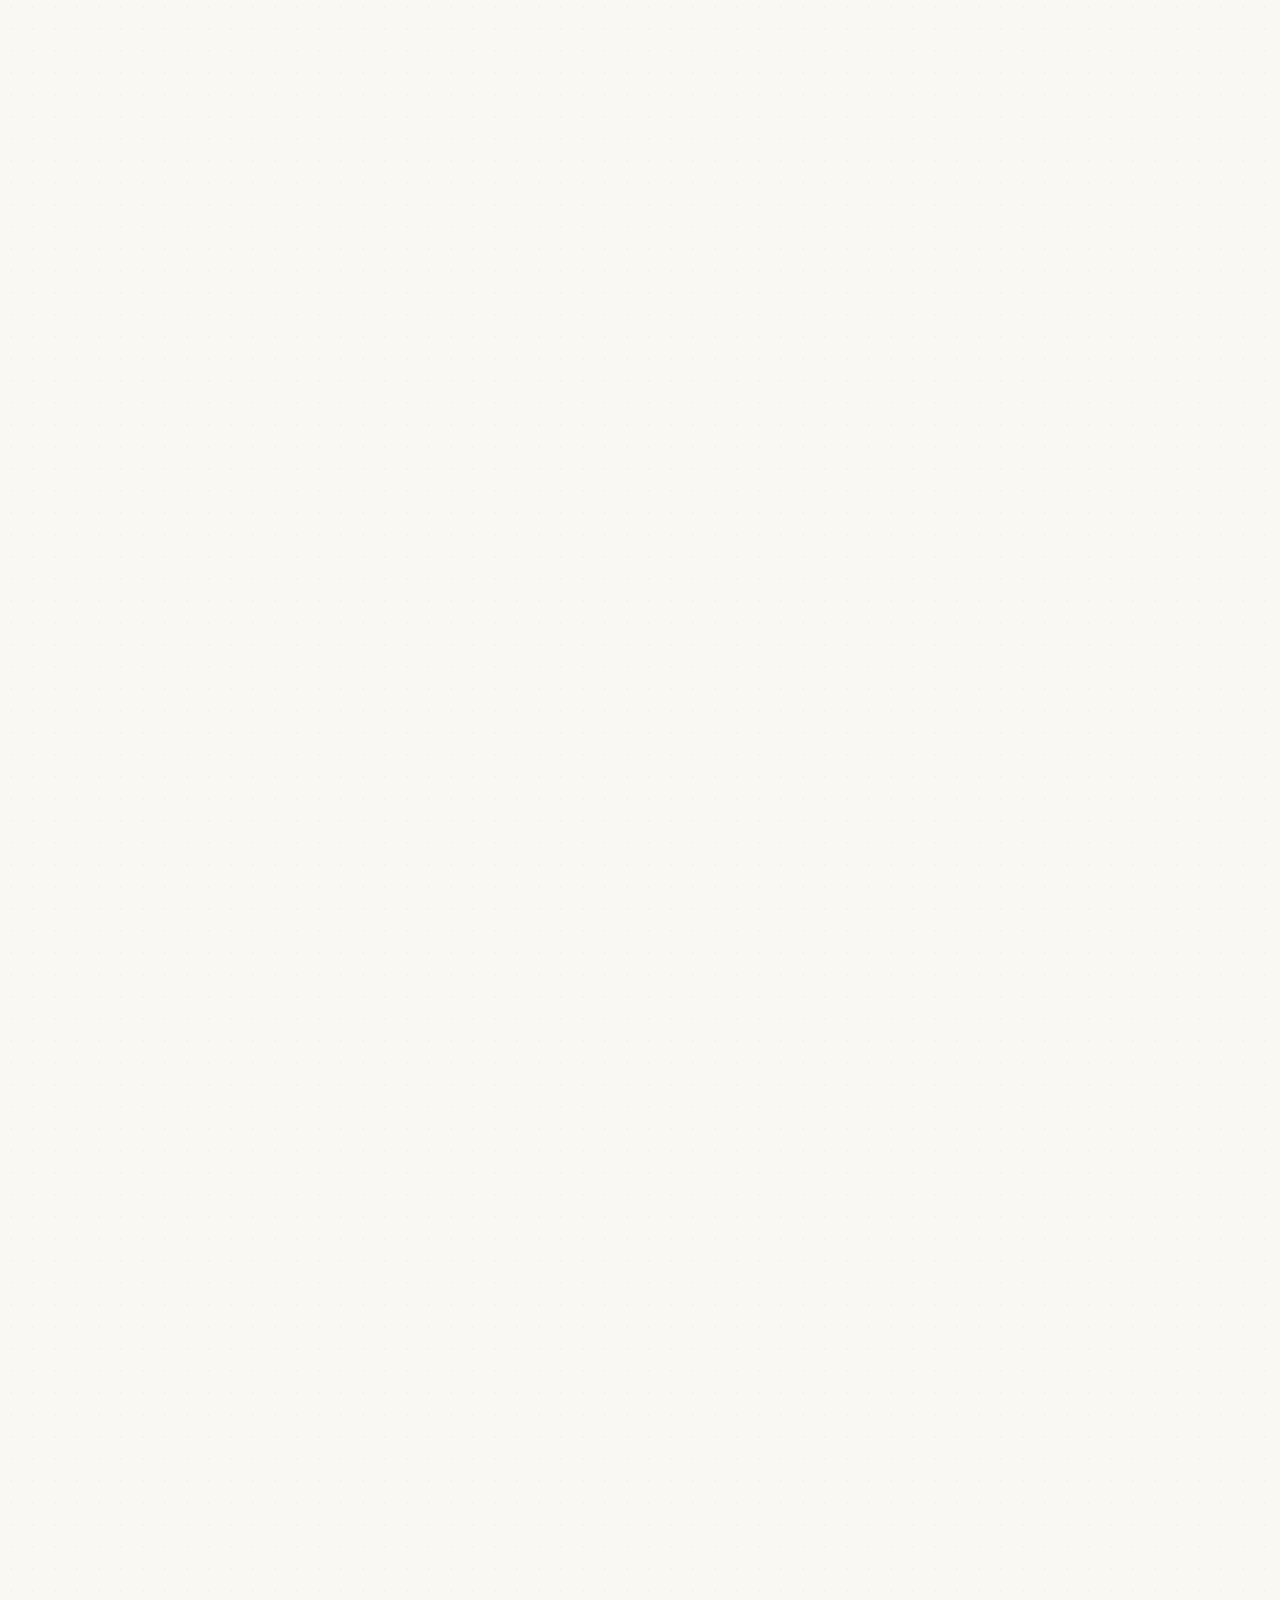
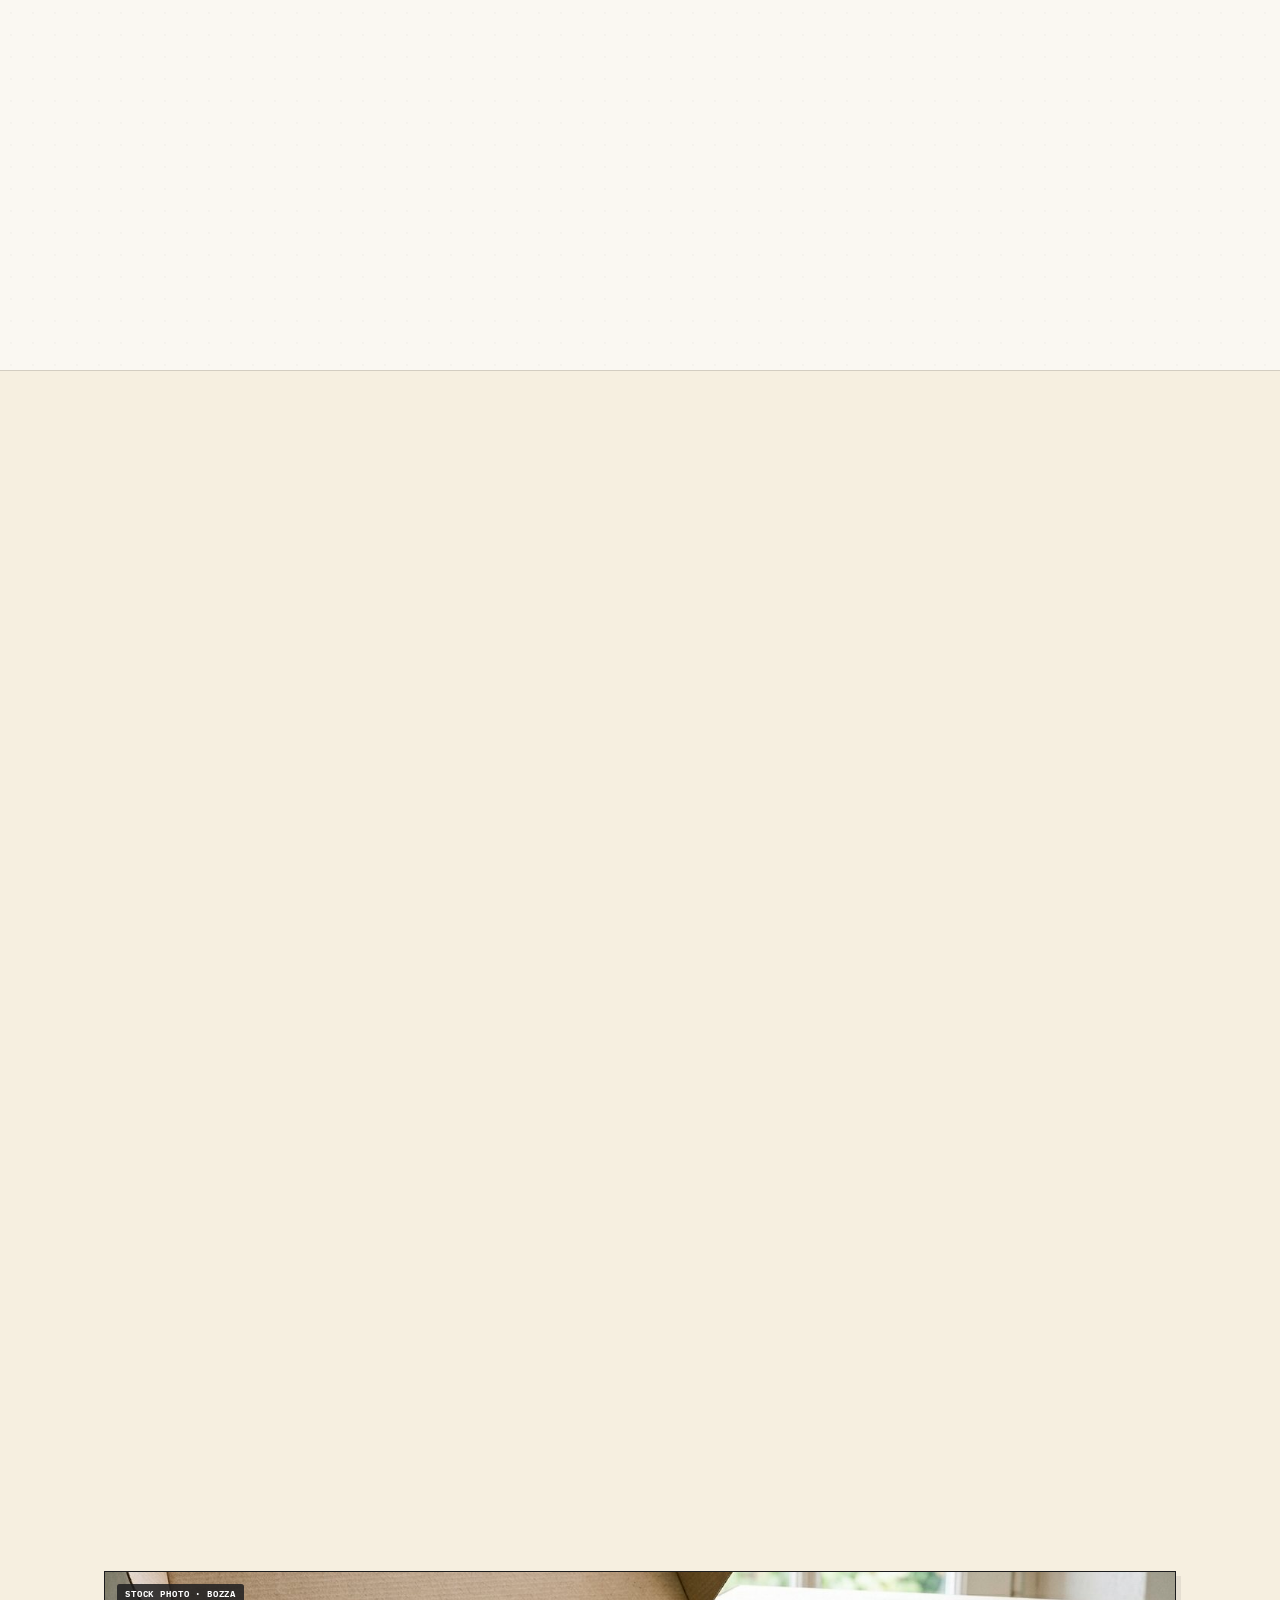
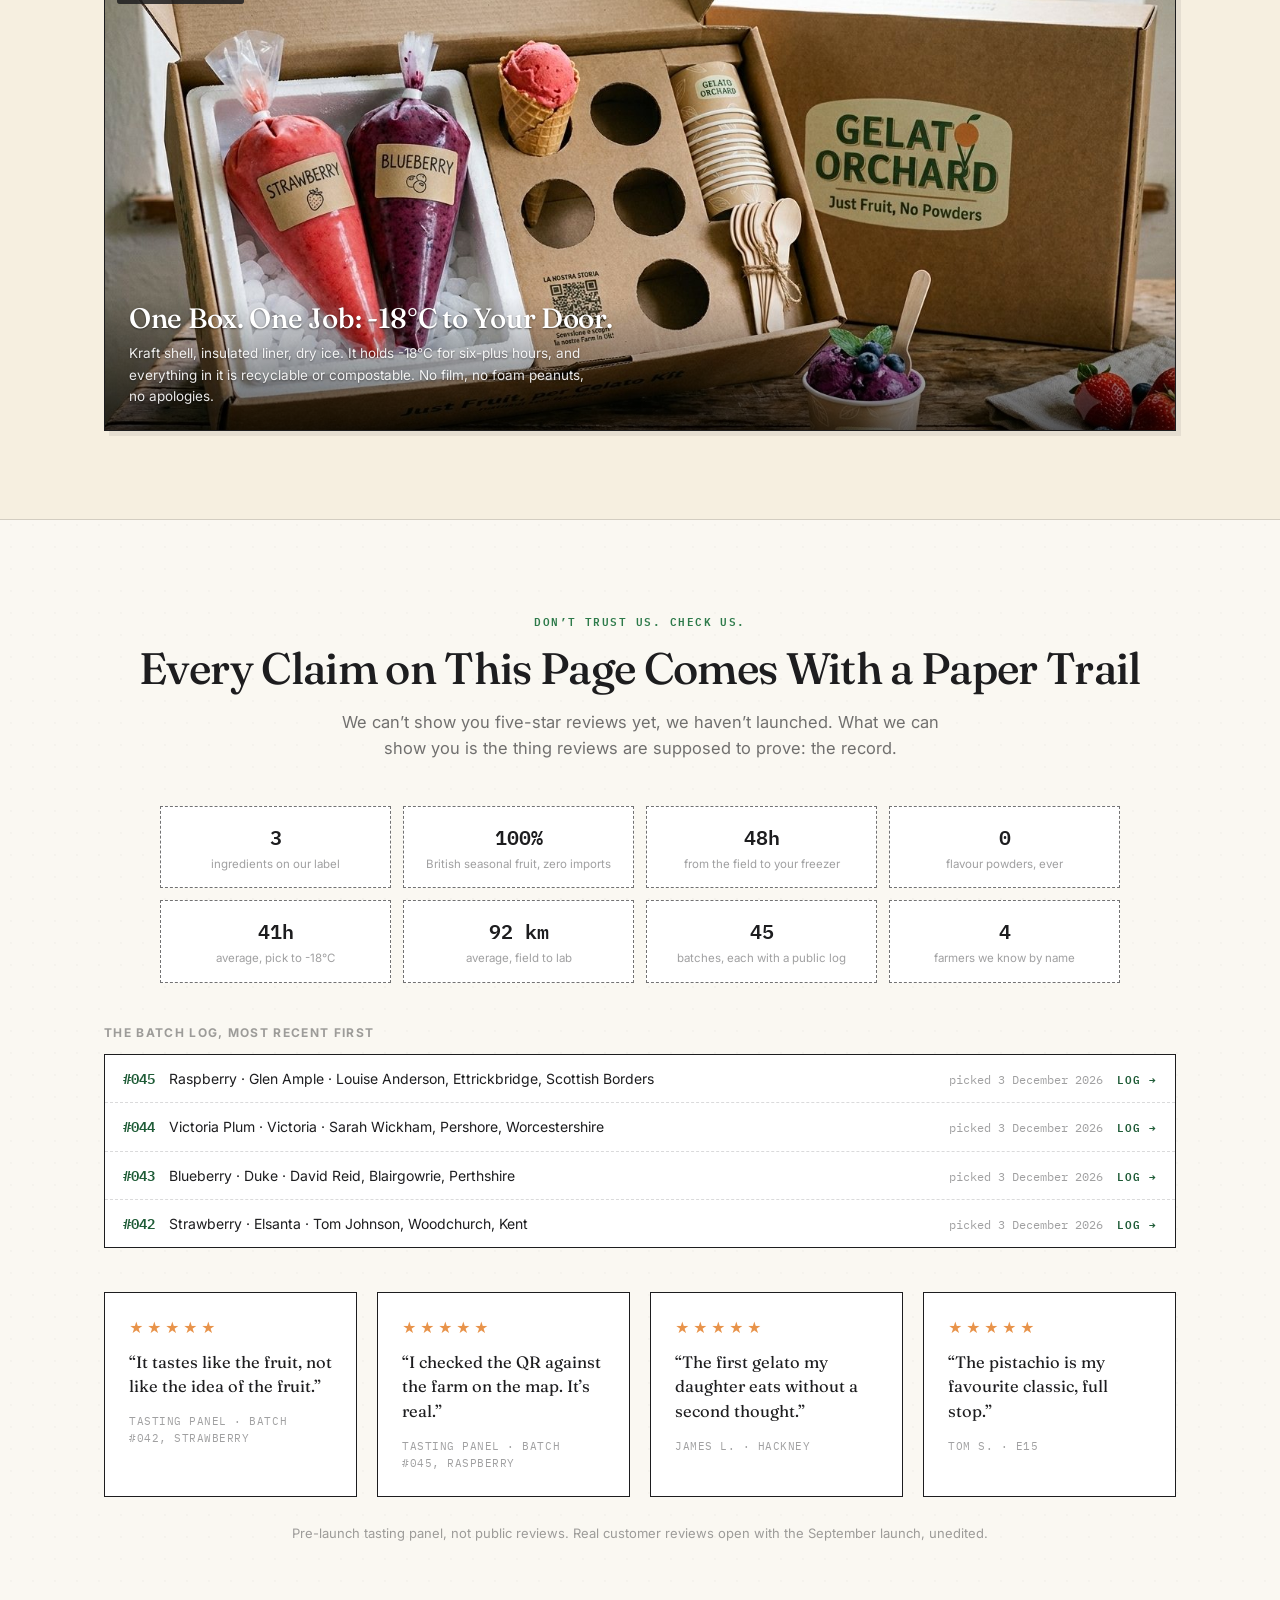
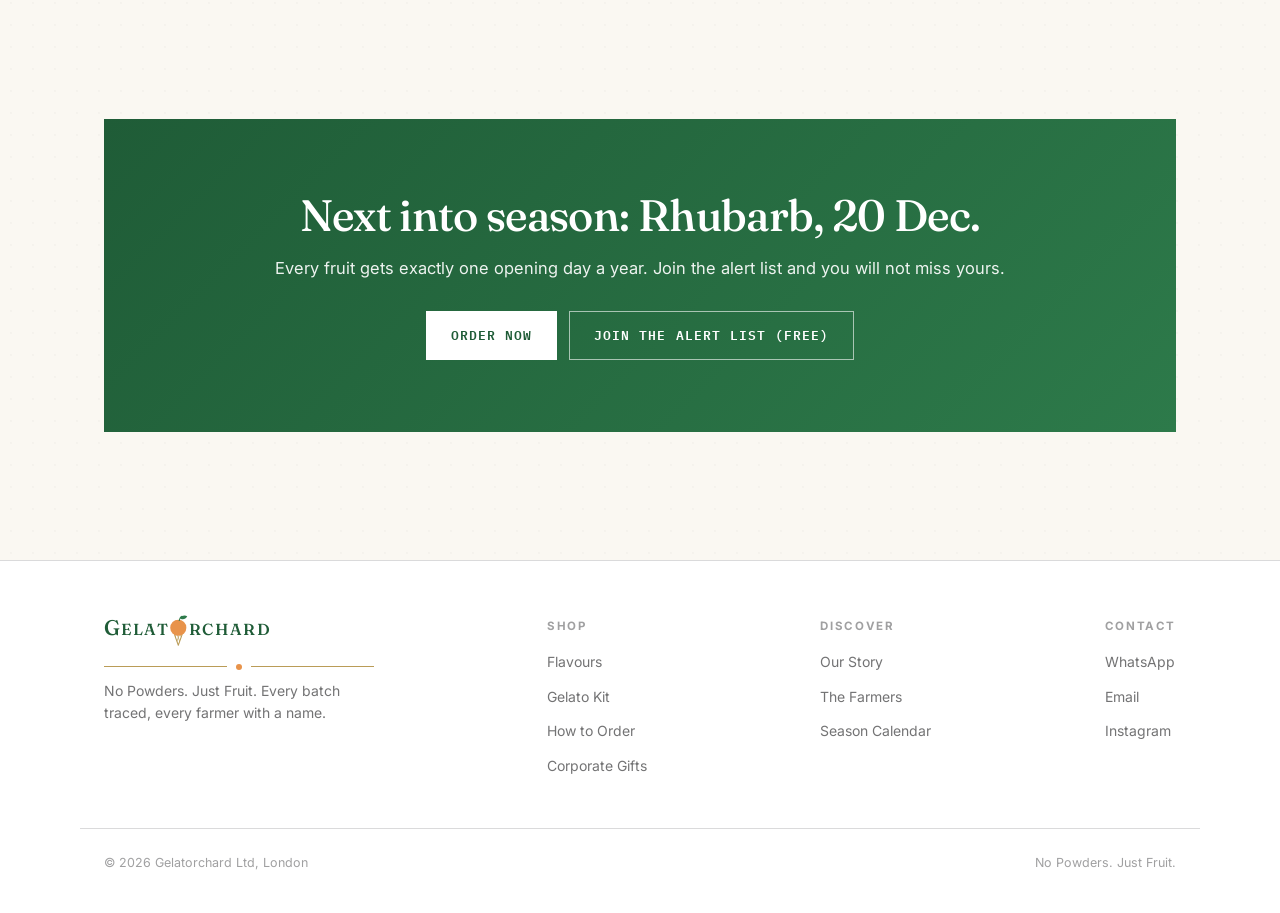
==== commit 1d21bf81: "Logo: arancia allineata al testo come una O — fondo sulla baseline (+0.7px overshoot ottico), nav e " ====
--- a/index.html
+++ b/index.html
@@ -36,7 +36,7 @@
 <link rel="preconnect" href="https://fonts.googleapis.com">
 <link rel="preconnect" href="https://fonts.gstatic.com" crossorigin>
 <link href="https://fonts.googleapis.com/css2?family=Fraunces:opsz,wght@9..144,300..600&family=IBM+Plex+Mono:wght@400;500;600&family=Inter:wght@400;500;600;700&display=swap" rel="stylesheet">
-<link rel="stylesheet" href="style.css?v=r20">
+<link rel="stylesheet" href="style.css?v=r21">
 </head>
 <body>
 
@@ -349,15 +349,15 @@
 </main>
 
 <footer id="site-footer"></footer>
-<script src="flavors.js?v=r20"></script>
-<script src="analytics.js?v=r20"></script>
-<script src="backend.js?v=r20"></script>
-<script src="calendar.js?v=r20"></script>
-<script src="alerts.js?v=r20"></script>
-<script src="home.js?v=r20"></script>
-<script src="howto.js?v=r20"></script> <!-- pillola stato drop al picker -->
-<script src="photos.js?v=r20"></script>
-<script src="motion.js?v=r20"></script>
-<script src="site.js?v=r20"></script>
+<script src="flavors.js?v=r21"></script>
+<script src="analytics.js?v=r21"></script>
+<script src="backend.js?v=r21"></script>
+<script src="calendar.js?v=r21"></script>
+<script src="alerts.js?v=r21"></script>
+<script src="home.js?v=r21"></script>
+<script src="howto.js?v=r21"></script> <!-- pillola stato drop al picker -->
+<script src="photos.js?v=r21"></script>
+<script src="motion.js?v=r21"></script>
+<script src="site.js?v=r21"></script>
 </body>
 </html>
--- a/style.css
+++ b/style.css
@@ -93,9 +93,12 @@
 /* Solo la G è l'iniziale grande: la maiuscola di "Orchard" è l'ARANCIA
    stessa, quindi la R resta piccola come le altre (fix founder). */
 .brand-word:first-of-type::first-letter{font-size:1.32em}
-.logo-o{width:19.5px;height:36.8px;margin:0 1px;transform:translateY(-5.5px);flex-shrink:0;align-self:center}
+/* Allineamento da O (fix founder): il FONDO dell'arancia poggia sulla
+   baseline del testo (+0.7px di overshoot ottico, come una vera O
+   tonda); il cono può scendere sotto, non disturba. */
+.logo-o{width:19.5px;height:36.8px;margin:0 1px;transform:translateY(-3px);flex-shrink:0;align-self:center}
 .footer .brand .brand-word{font-size:16px}
-.footer .brand .logo-o{width:17.5px;height:33px;transform:translateY(-5px)}
+.footer .brand .logo-o{width:17.5px;height:33px;transform:translateY(-2.5px)}
 /* Filetto oro con punto arancio sotto il marchio (solo footer: la nav
    non ha l'altezza per il lockup completo) */
 .brand-rule{display:flex;align-items:center;gap:9px;max-width:280px;margin:14px 0 10px}
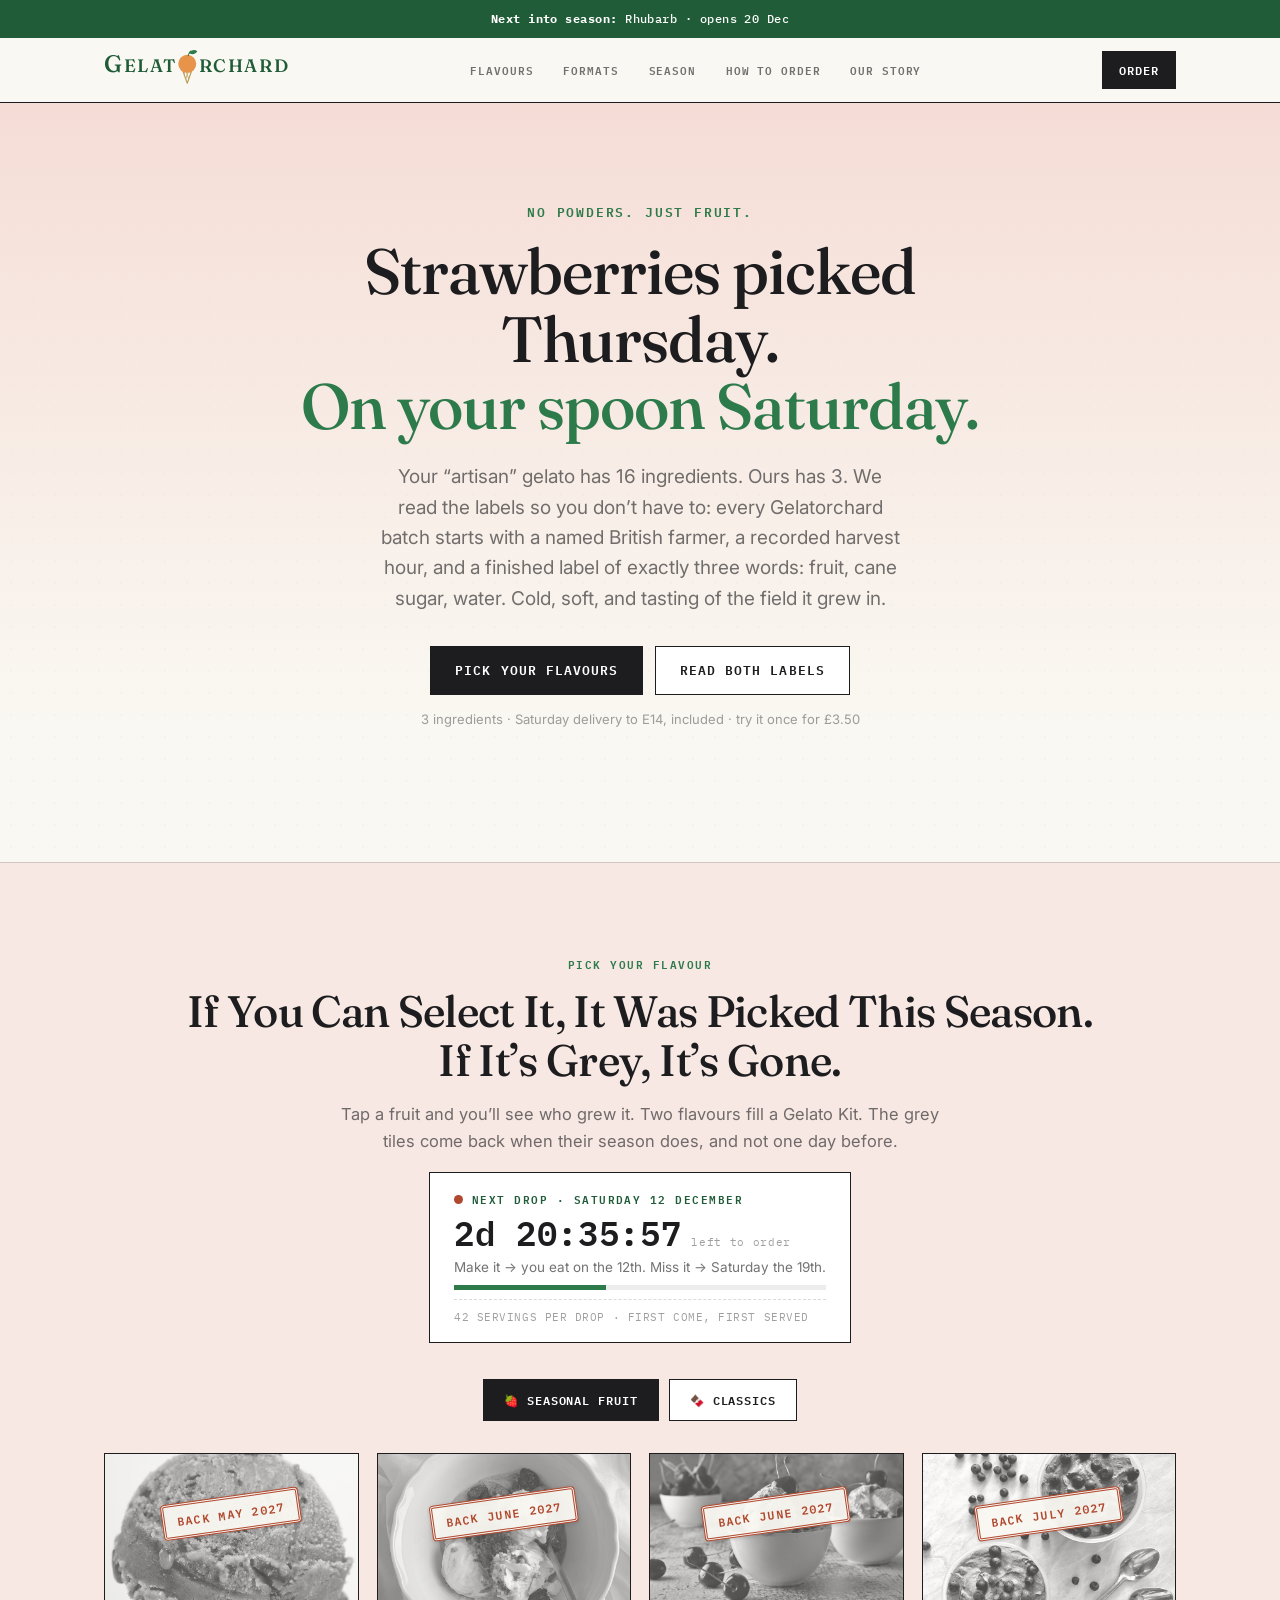
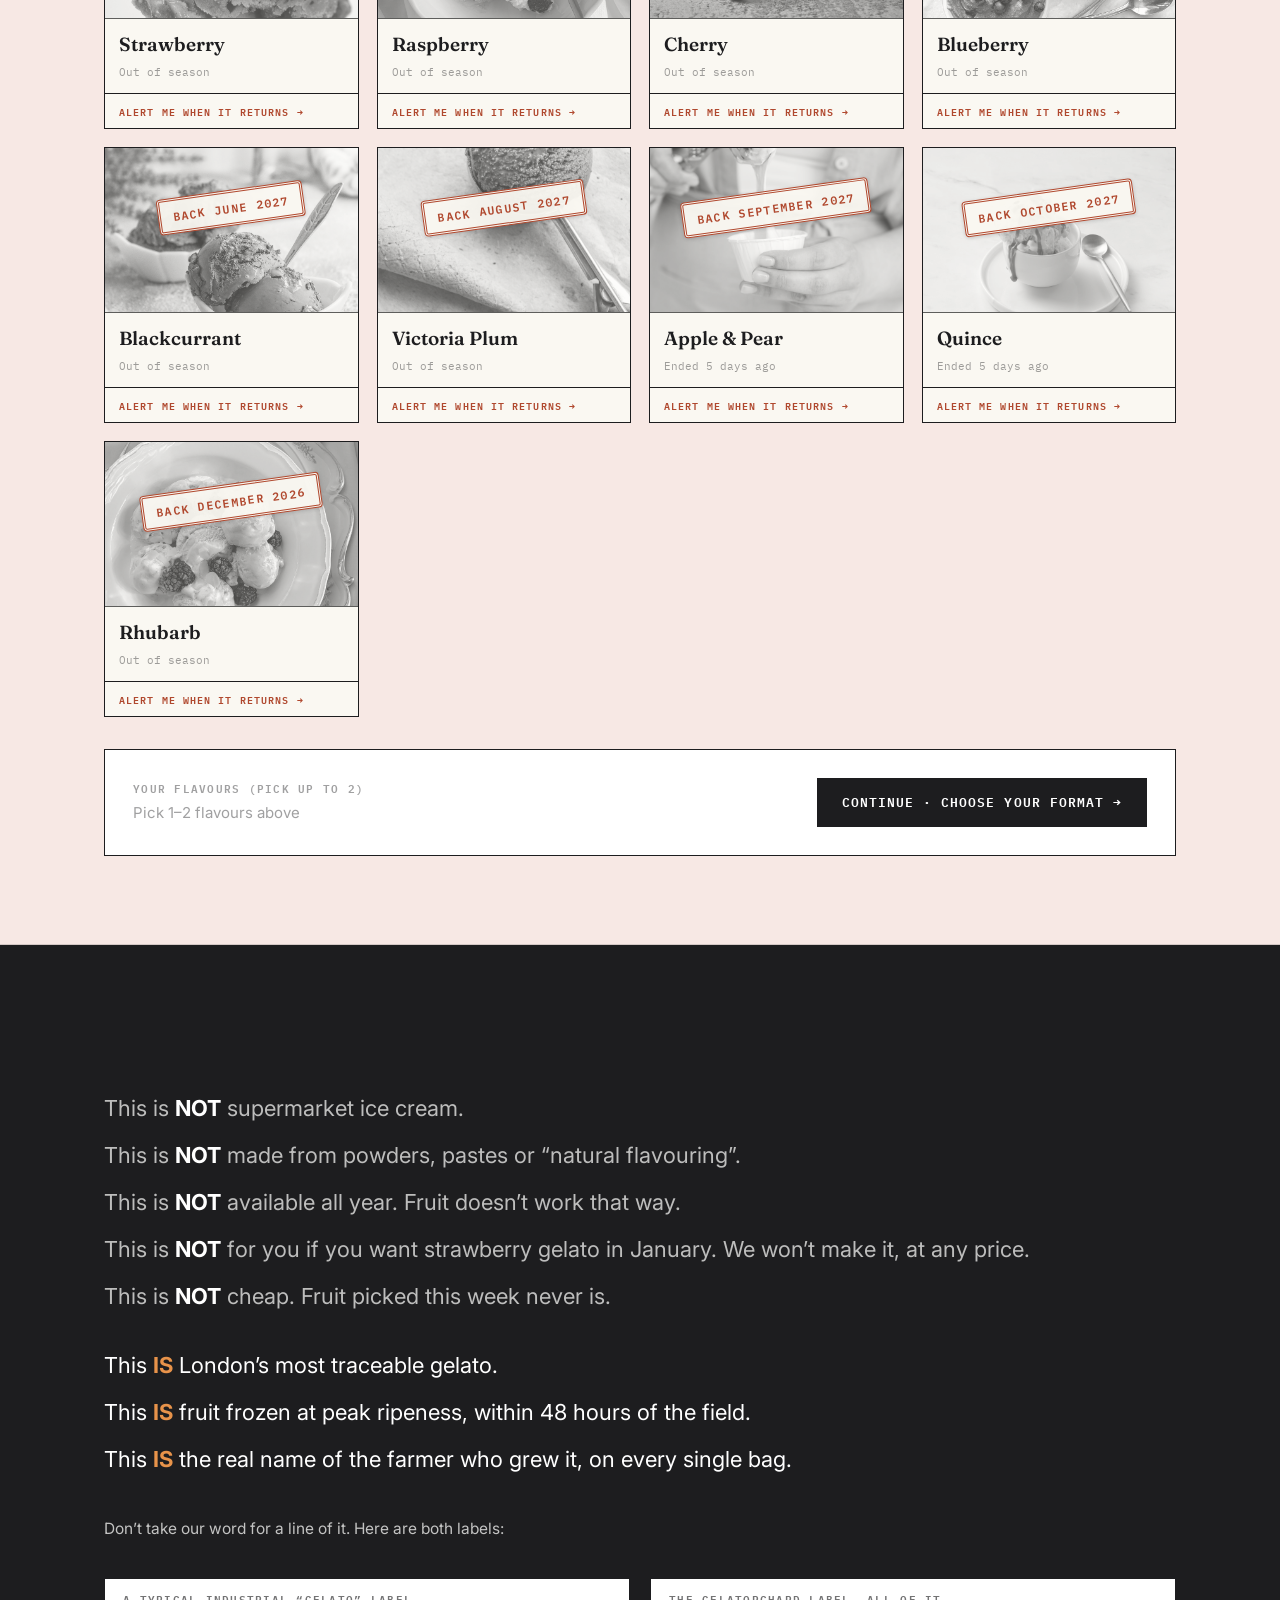
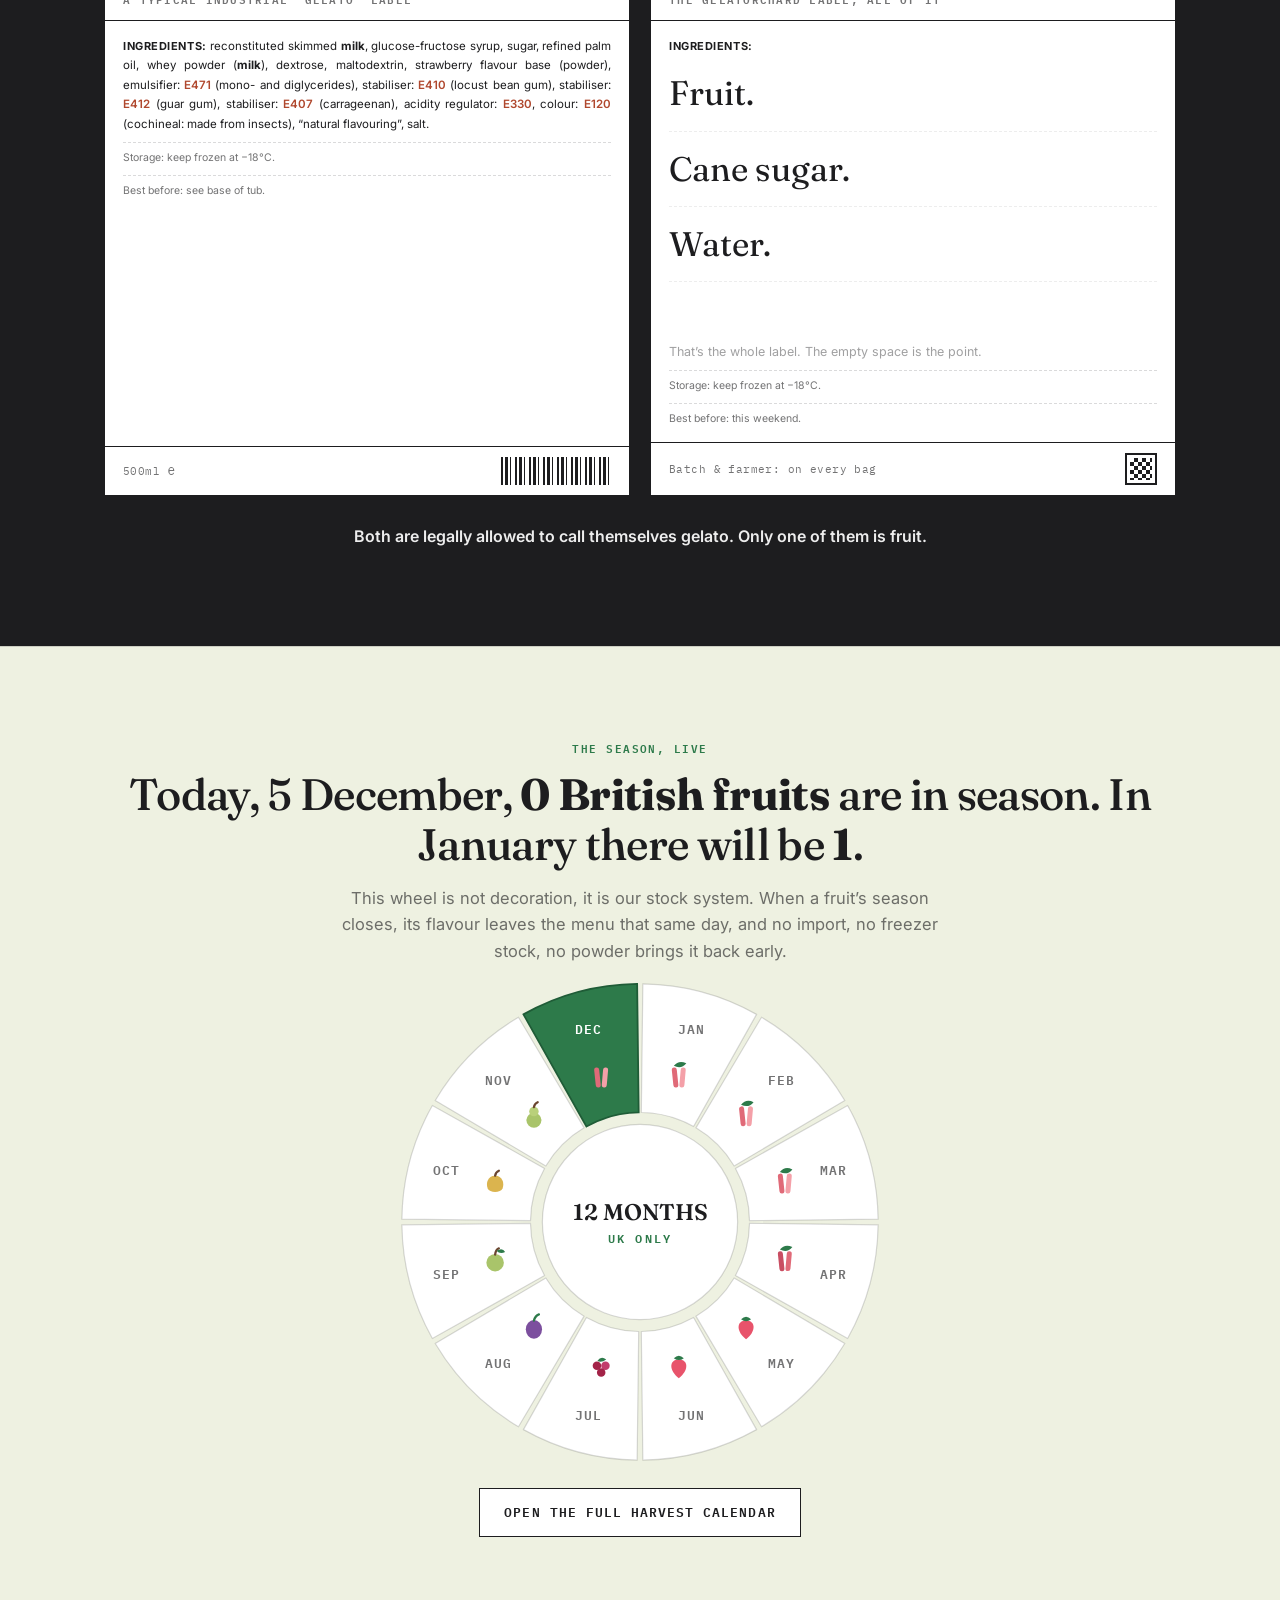
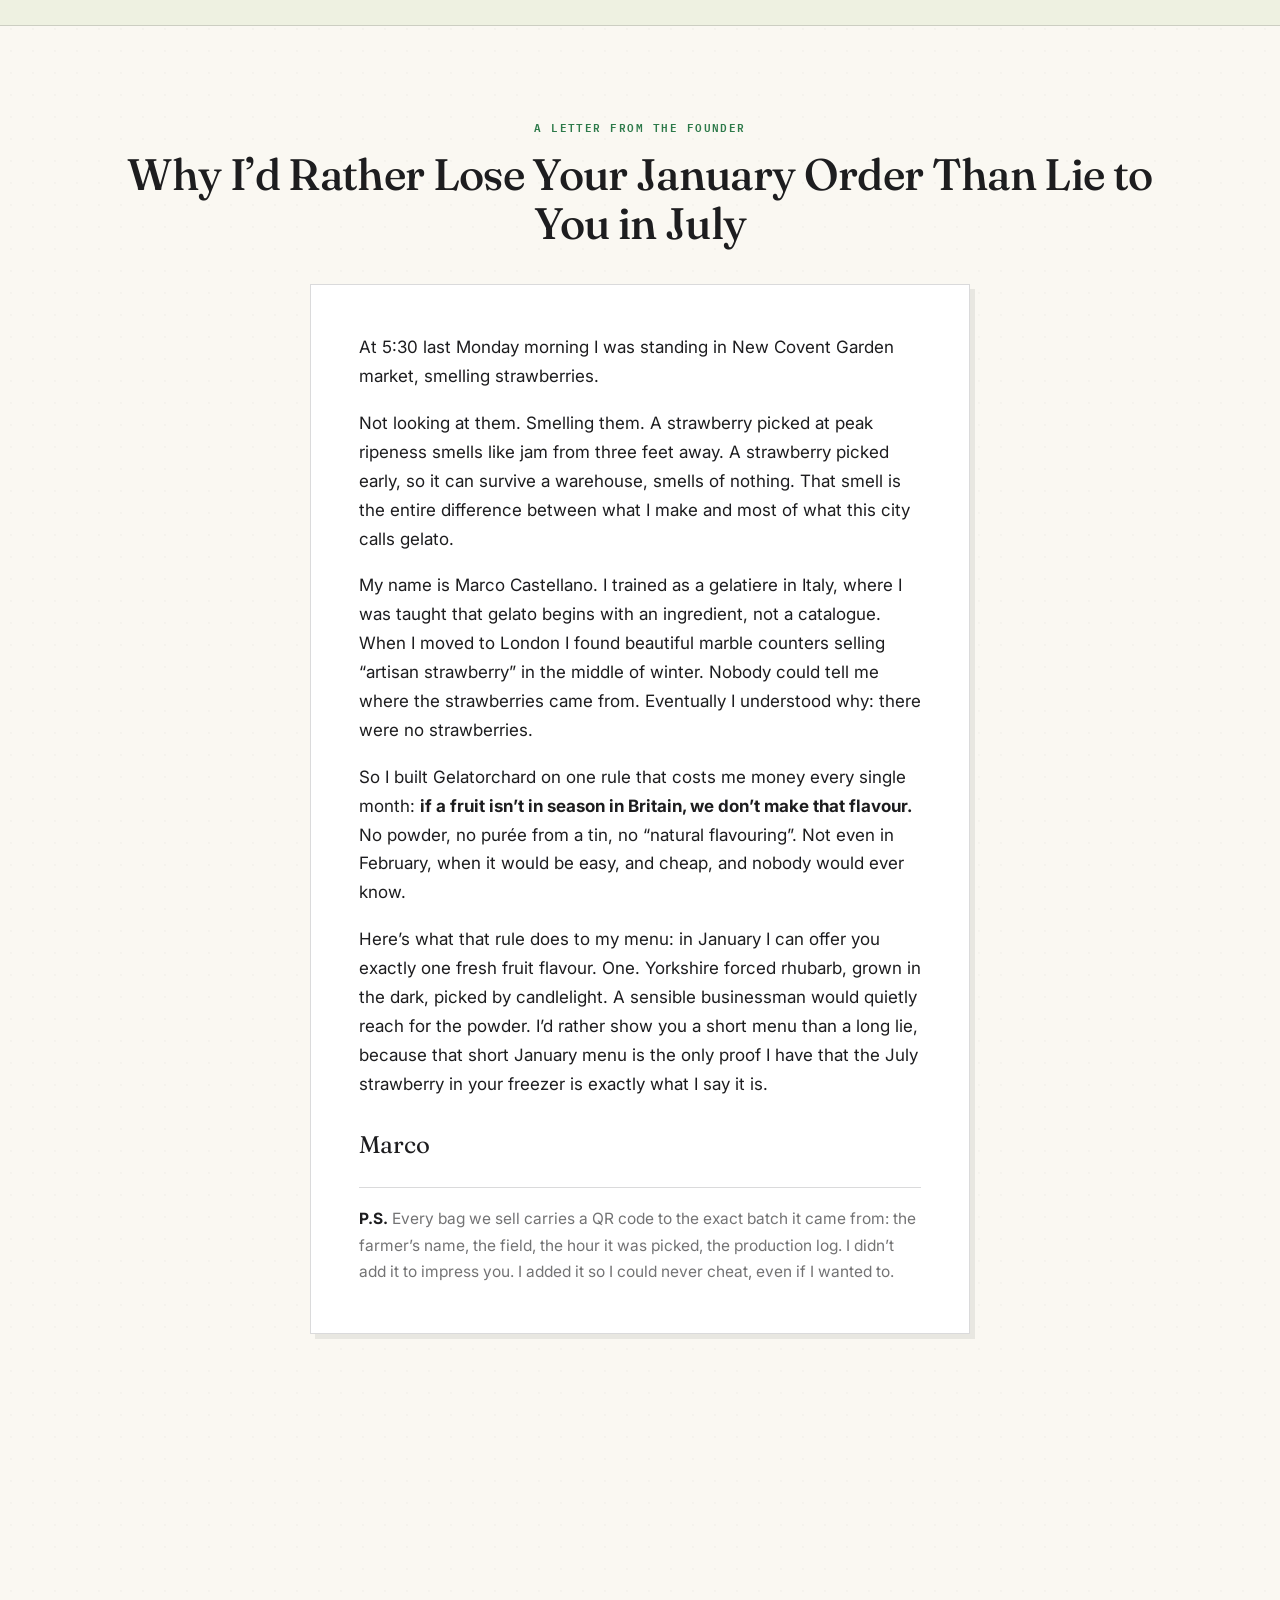
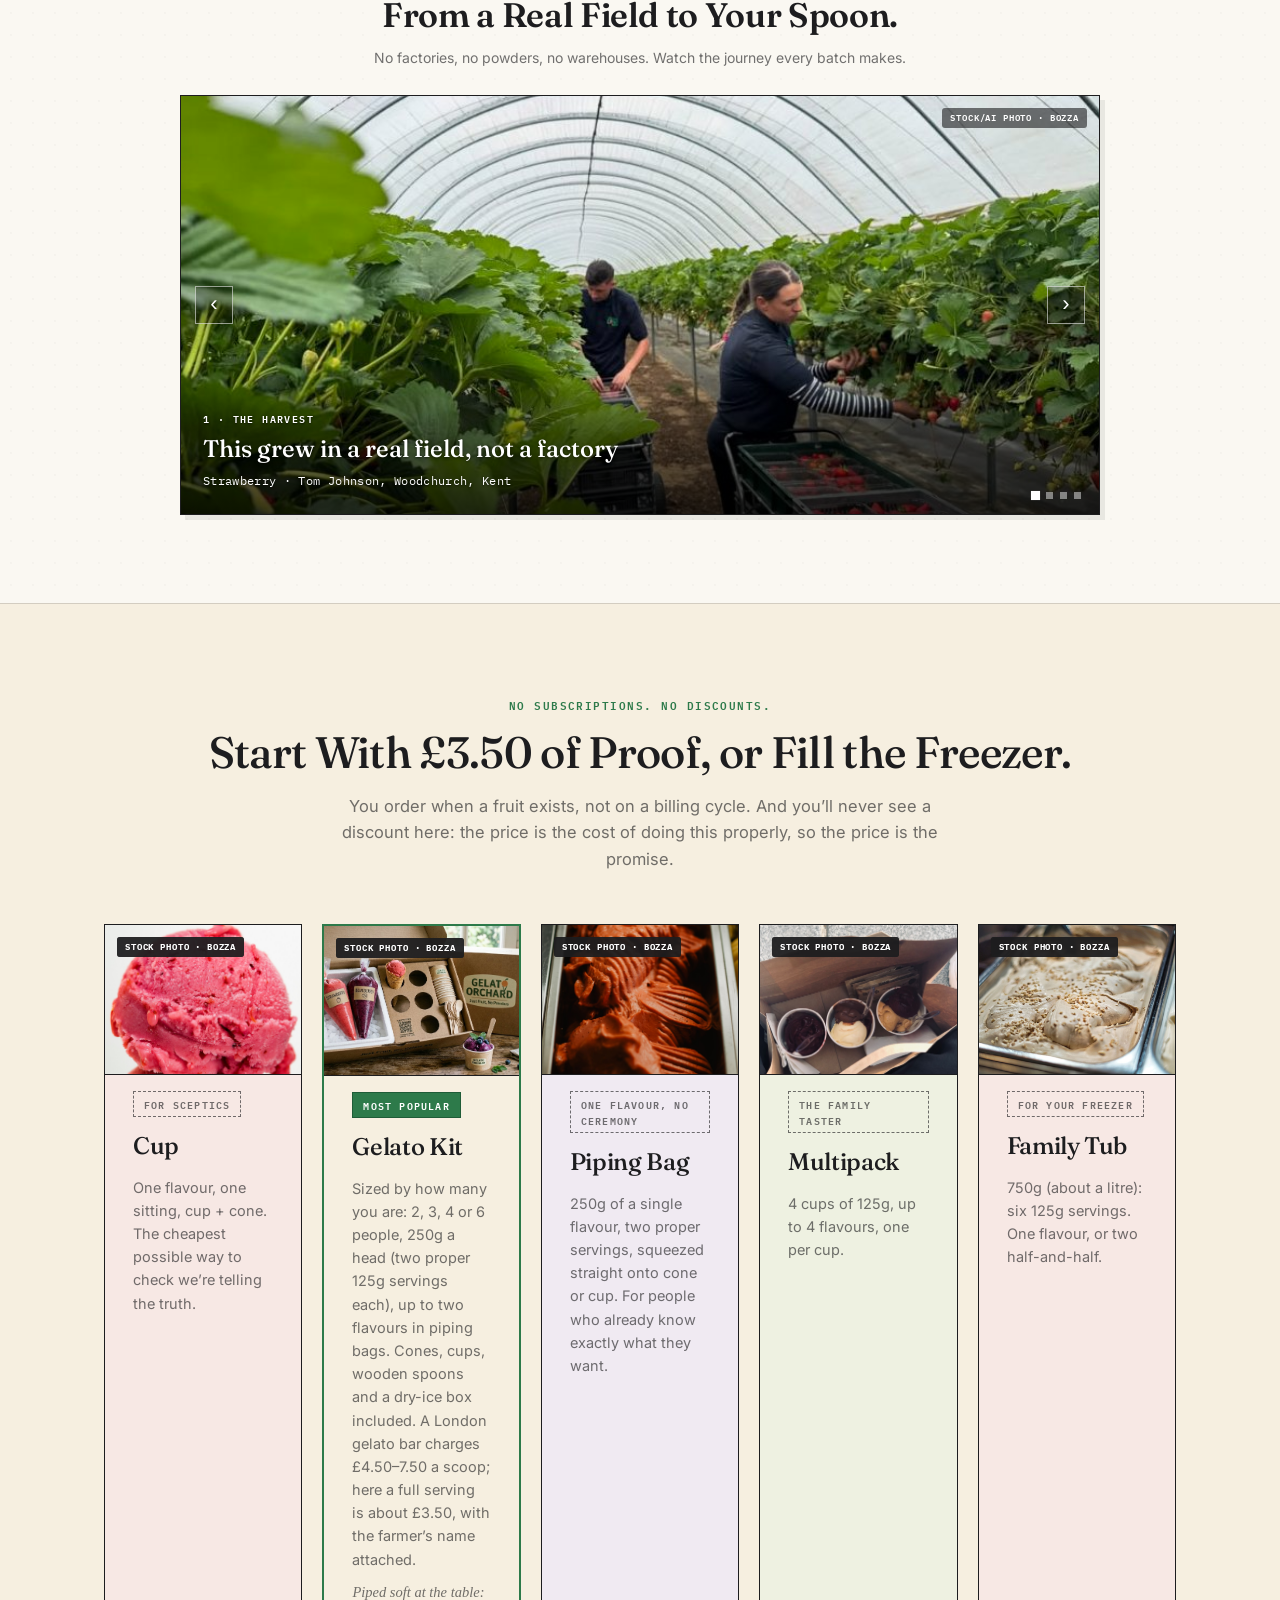
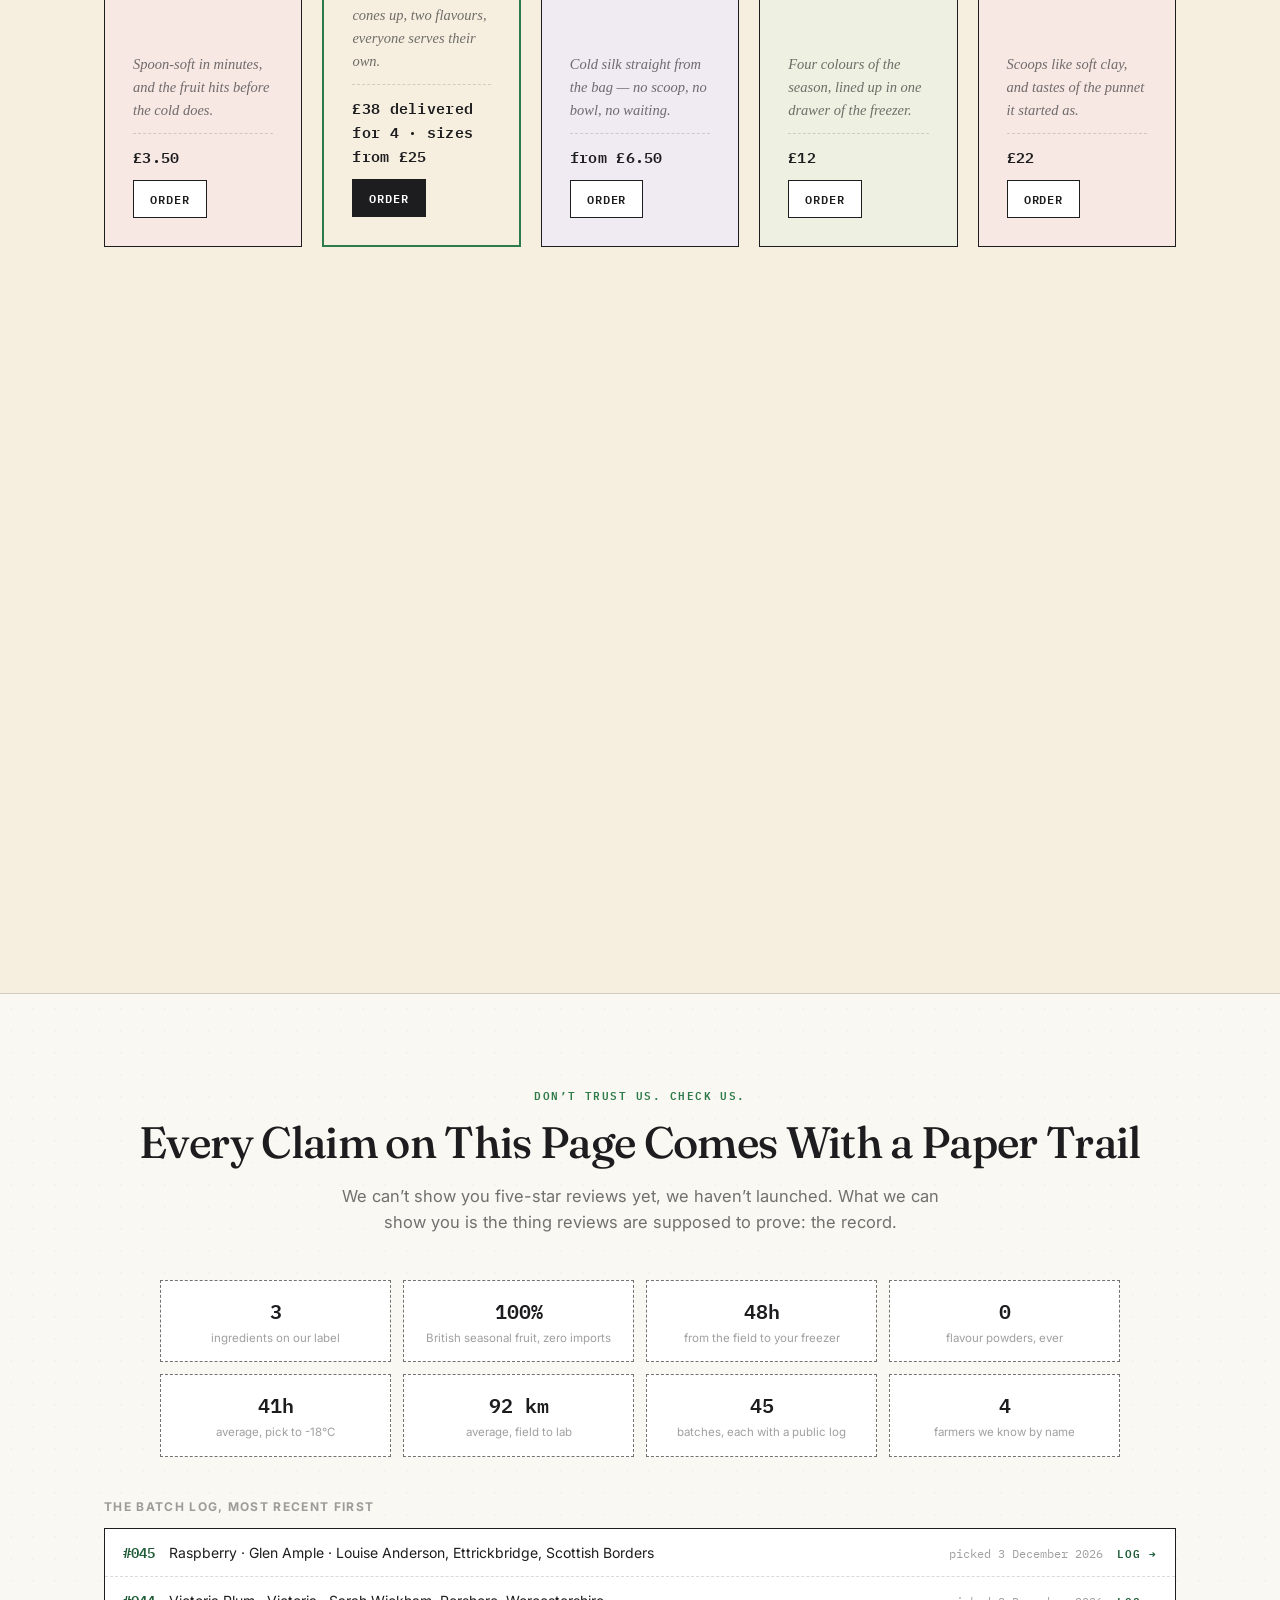
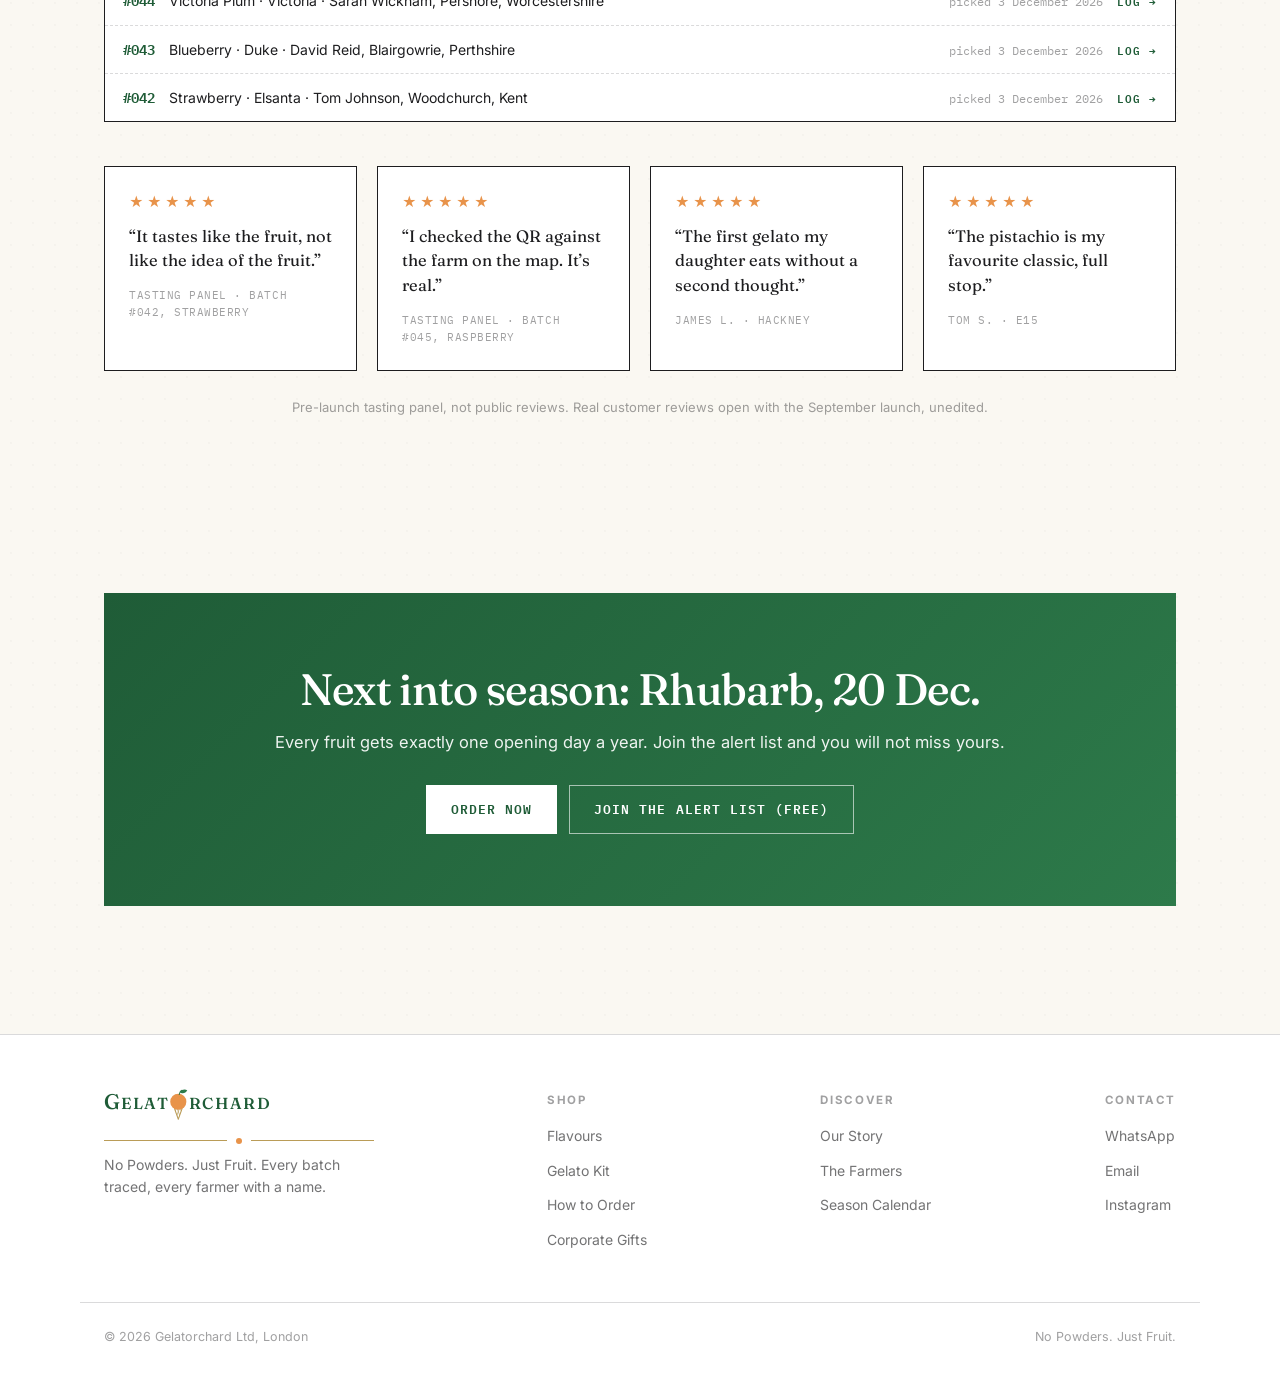
==== commit 3f30217b: "Gelato-first round 2 (tutti e 7 i punti): foto nei formati, headline che mangia, flavors prima del m" ====
--- a/index.html
+++ b/index.html
@@ -36,7 +36,7 @@
 <link rel="preconnect" href="https://fonts.googleapis.com">
 <link rel="preconnect" href="https://fonts.gstatic.com" crossorigin>
 <link href="https://fonts.googleapis.com/css2?family=Fraunces:opsz,wght@9..144,300..600&family=IBM+Plex+Mono:wght@400;500;600&family=Inter:wght@400;500;600;700&display=swap" rel="stylesheet">
-<link rel="stylesheet" href="style.css?v=r21">
+<link rel="stylesheet" href="style.css?v=r22">
 </head>
 <body>
 
@@ -48,11 +48,14 @@
   <section class="hero">
     <div class="container">
       <span class="eyebrow reveal">No Powders. Just Fruit.</span>
-      <!-- Varianti headline da testare (Caples — 10.5.1):
+      <!-- HEADLINE GELATO-FIRST (approvata dal founder 14 ago 2026,
+           "applica tutti e sette"): si mangia in headline, la prova
+           16-vs-3 apre il sub. Varianti precedenti da testare:
+           A: "Your 'artisan' gelato has 16 ingredients. Ours has 3."
            B: "The Last 'Strawberry' Gelato You Bought Probably Never Met a Strawberry."
            C: "Read the Label on Your Usual Gelato. Then Read Ours." -->
-      <h1 class="h1 reveal" data-dur="slow">Your “artisan” gelato has<br><span class="green">16 ingredients. Ours has 3.</span></h1>
-      <p class="hero-sub reveal" data-dur="slow" data-delay="0.25">We read the labels so you don’t have to. Every Gelatorchard batch starts with a named British farmer, a recorded harvest hour, and a finished label of exactly three words: fruit, cane sugar, water. Cold, soft, and tasting of the field it grew in.</p>
+      <h1 class="h1 reveal" data-dur="slow">Strawberries picked Thursday.<br><span class="green">On your spoon Saturday.</span></h1>
+      <p class="hero-sub reveal" data-dur="slow" data-delay="0.25">Your “artisan” gelato has 16 ingredients. Ours has 3. We read the labels so you don’t have to: every Gelatorchard batch starts with a named British farmer, a recorded harvest hour, and a finished label of exactly three words: fruit, cane sugar, water. Cold, soft, and tasting of the field it grew in.</p>
       <!-- CRO (8 ago 2026): CTA primaria sul PERCORSO D'ORDINE (#flavors),
            riga di fiducia con soli claim reali sotto le CTA -->
       <div class="hero-ctas reveal" data-dur="slow" data-delay="0.45">
@@ -68,6 +71,25 @@
       <!-- Il hook "[N] UK Fruits" (conteggio live, home.js) ora fa da
            didascalia sotto il carosello e lancia il manifesto -->
       <div class="hero-hook reveal" id="harvest-hook"></div>
+    </div>
+  </section>
+
+  <!-- ============ 6→2. FLAVOR PICKER (10.6) — SPOSTATO PRIMA DEL
+       MANIFESTO (gelato-first, ok founder 14 ago 2026): la golosità
+       viene prima del rigore, il muro dei NOT non deve più essere la
+       prima cosa che si incontra scrollando. ============ -->
+  <section id="flavors">
+    <div class="container">
+      <div class="sec-head reveal">
+        <span class="eyebrow">Pick Your Flavour</span>
+        <h2 class="h2">If You Can Select It, It Was Picked This Season.<br>If It’s Grey, It’s Gone.</h2>
+        <p class="sec-sub">Tap a fruit and you’ll see who grew it. Two flavours fill a Gelato Kit. The grey tiles come back when their season does, and not one day before.</p>
+        <!-- Stato drop PRIMA della scelta (8 ago 2026): l'aspettativa
+             sui tempi si gestisce qui, non al checkout. Riempita da
+             howto.js via G.orderWindow. -->
+        <div class="drop-status" data-drop-status></div>
+      </div>
+      <div id="flavor-picker" class="reveal"></div>
     </div>
   </section>
 
@@ -148,22 +170,6 @@
     </div>
   </section>
 
-  <!-- ============ 6. FLAVOR PICKER (10.6) ============ -->
-  <section id="flavors">
-    <div class="container">
-      <div class="sec-head reveal">
-        <span class="eyebrow">Pick Your Flavour</span>
-        <h2 class="h2">If You Can Select It, It Was Picked This Season.<br>If It’s Grey, It’s Gone.</h2>
-        <p class="sec-sub">Tap a fruit and you’ll see who grew it. Two flavours fill a Gelato Kit. The grey tiles come back when their season does, and not one day before.</p>
-        <!-- Stato drop PRIMA della scelta (8 ago 2026): l'aspettativa
-             sui tempi si gestisce qui, non al checkout. Riempita da
-             howto.js via G.orderWindow. -->
-        <div class="drop-status" data-drop-status></div>
-      </div>
-      <div id="flavor-picker" class="reveal"></div>
-    </div>
-  </section>
-
   <!-- ============ 7. LETTERA DI MARCO (10.5.3) ============ -->
   <section id="letter">
     <div class="container">
@@ -216,25 +222,34 @@
       </div>
       <div class="formats-grid">
         <div class="card fmt reveal">
+          <!-- GELATO-FIRST 14 ago 2026: foto prodotto (stock, data-fake
+               via photos.js) + una riga sensoriale per card, approvate
+               dal founder ("applica tutti e sette") -->
+          <div class="fmt-photo" data-fmt="cup"></div>
           <span class="fmt-tag">For Sceptics</span>
           <h3>Cup</h3>
           <p>One flavour, one sitting, cup + cone. The cheapest possible way to check we’re telling the truth.</p>
+          <p class="fmt-sense">Spoon-soft in minutes, and the fruit hits before the cold does.</p>
           <div class="fmt-price">£3.50</div>
           <!-- CRO message match: ogni card apre /order sul SUO tab -->
           <a class="pill pill-ghost pill-sm" href="order.html?format=cup">Order</a>
         </div>
         <div class="card fmt featured reveal">
+          <div class="fmt-photo" data-fmt="kit"></div>
           <span class="fmt-tag">Most Popular</span>
           <h3>Gelato Kit</h3>
           <p>Sized by how many you are: 2, 3, 4 or 6 people, 250g a head (two proper 125g servings each), up to two flavours in piping bags. Cones, cups, wooden spoons and a dry-ice box included. A London gelato bar charges £4.50–7.50 a scoop; here a full serving is about £3.50, with the farmer’s name attached.</p>
           <!-- Prezzi dall'analisi costi (COSTI.md), SOLO delivery (E14) -->
+          <p class="fmt-sense">Piped soft at the table: cones up, two flavours, everyone serves their own.</p>
           <div class="fmt-price">£38 delivered for 4 · sizes from £25</div>
           <a class="pill pill-dark pill-sm" href="order.html">Order</a>
         </div>
         <div class="card fmt reveal">
+          <div class="fmt-photo" data-fmt="bag"></div>
           <span class="fmt-tag">One Flavour, No Ceremony</span>
           <h3>Piping Bag</h3>
           <p>250g of a single flavour, two proper servings, squeezed straight onto cone or cup. For people who already know exactly what they want.</p>
+          <p class="fmt-sense">Cold silk straight from the bag — no scoop, no bowl, no waiting.</p>
           <div class="fmt-price">from £6.50</div>
           <a class="pill pill-ghost pill-sm" href="order.html?format=bag">Order</a>
         </div>
@@ -242,16 +257,20 @@
              (founder, 8 ago sera): prima vivevano solo nei tab di
              /order. Descrizioni RIUSATE da FORMATS (order.js). -->
         <div class="card fmt reveal">
+          <div class="fmt-photo" data-fmt="multipack"></div>
           <span class="fmt-tag">The Family Taster</span>
           <h3>Multipack</h3>
           <p>4 cups of 125g, up to 4 flavours, one per cup.</p>
+          <p class="fmt-sense">Four colours of the season, lined up in one drawer of the freezer.</p>
           <div class="fmt-price">£12</div>
           <a class="pill pill-ghost pill-sm" href="order.html?format=multipack">Order</a>
         </div>
         <div class="card fmt reveal">
+          <div class="fmt-photo" data-fmt="tub"></div>
           <span class="fmt-tag">For Your Freezer</span>
           <h3>Family Tub</h3>
           <p>750g (about a litre): six 125g servings. One flavour, or two half-and-half.</p>
+          <p class="fmt-sense">Scoops like soft clay, and tastes of the punnet it started as.</p>
           <div class="fmt-price">£22</div>
           <a class="pill pill-ghost pill-sm" href="order.html?format=tub">Order</a>
         </div>
@@ -349,15 +368,15 @@
 </main>
 
 <footer id="site-footer"></footer>
-<script src="flavors.js?v=r21"></script>
-<script src="analytics.js?v=r21"></script>
-<script src="backend.js?v=r21"></script>
-<script src="calendar.js?v=r21"></script>
-<script src="alerts.js?v=r21"></script>
-<script src="home.js?v=r21"></script>
-<script src="howto.js?v=r21"></script> <!-- pillola stato drop al picker -->
-<script src="photos.js?v=r21"></script>
-<script src="motion.js?v=r21"></script>
-<script src="site.js?v=r21"></script>
+<script src="flavors.js?v=r22"></script>
+<script src="analytics.js?v=r22"></script>
+<script src="backend.js?v=r22"></script>
+<script src="calendar.js?v=r22"></script>
+<script src="alerts.js?v=r22"></script>
+<script src="home.js?v=r22"></script>
+<script src="howto.js?v=r22"></script> <!-- pillola stato drop al picker -->
+<script src="photos.js?v=r22"></script>
+<script src="motion.js?v=r22"></script>
+<script src="site.js?v=r22"></script>
 </body>
 </html>
--- a/style.css
+++ b/style.css
@@ -148,7 +148,9 @@
 /* casella di spunta del modulo (✕ = selezionata, come in demo) */
 .tile:not(.out)::before{content:"";position:absolute;top:8px;left:8px;z-index:2;width:22px;height:22px;background:#fff;border:1.5px solid var(--ink);font-family:var(--mono);font-weight:600;font-size:15px;line-height:19px;text-align:center;color:var(--green-deep)}
 .tile.selected::before{content:"✕"}
-.tile .swatch{height:120px;border-radius:0;border-bottom:1.5px solid var(--ink);position:relative;overflow:hidden}
+/* Gelato-first 14 ago: fascia foto più generosa (120→165px), il
+   gelato deve dominare la specimen card, non farci capolino */
+.tile .swatch{height:165px;border-radius:0;border-bottom:1.5px solid var(--ink);position:relative;overflow:hidden}
 .tile .swatch.has-photo{background-size:cover;background-position:center}
 .tile .t-name{font-family:var(--serif);font-weight:600;font-size:19px;padding:10px 14px 2px}
 .tile .t-meta{font-family:var(--mono);font-size:11px;color:var(--ink-soft);padding:2px 14px 12px;flex:1}
@@ -861,8 +863,9 @@
    resta sotto (#proof e la lettera restano carta). Solo pelle:
    nessun markup toccato, i fondi agganciano gli id esistenti.
    ============================================================ */
-/* Hero: alba rosa-fragola che sfuma nella carta */
-.hero{background:linear-gradient(180deg,var(--warm-pink) 0%,rgba(247,232,228,0) 82%)}
+/* Hero: alba rosa-fragola che sfuma nella carta (14 ago: un filo più
+   piena — i fondi timidi non dicono "gelateria") */
+.hero{background:linear-gradient(180deg,#F5DDD6 0%,rgba(245,221,214,0) 82%)}
 /* Picker (home): lo schedario poggia su un fondo rosa gelato */
 #flavors{background:var(--warm-pink);border-top:1px solid var(--line);border-bottom:1px solid var(--line)}
 /* Ruota stagionale: pistacchio pallido */
@@ -873,3 +876,20 @@
    il contrasto scheda/fondo è il punto (specimen su tavolo caldo). */
 /* /order: lo stesso calore in testa al modulo d'ordine */
 #view-catalog{background:linear-gradient(180deg,var(--warm-pink) 0%,rgba(247,232,228,0) 46%)}
+
+/* --- Gelato-first, round 2 (14 ago 2026, "applica tutti e sette") --- */
+/* Foto prodotto nelle card formato: full-bleed sopra il contenuto,
+   riga ink di separazione come le specimen card del picker. Se la
+   foto manca lo slot sparisce da solo (photos.js non inserisce nulla). */
+.fmt-photo{position:relative;overflow:hidden;height:150px;margin:-28px -28px 6px;border-bottom:1.5px solid var(--ink);background:var(--bg)}
+.fmt-photo:empty{display:none}
+/* Ogni formato ha la tinta calda del suo contenuto: la card resta un
+   modulo bordato ink, ma il tavolo sotto è di gelateria */
+.formats-grid > .fmt:nth-of-type(1){background:var(--warm-pink)}
+.formats-grid > .fmt:nth-of-type(2){background:var(--warm-cream)}
+.formats-grid > .fmt:nth-of-type(3){background:var(--warm-plum)}
+.formats-grid > .fmt:nth-of-type(4){background:var(--warm-pistachio)}
+.formats-grid > .fmt:nth-of-type(5){background:var(--warm-pink)}
+/* Riga sensoriale: voce umana → serif corsivo, mai mono */
+.fmt-sense{font-family:var(--serif);font-style:italic;font-size:14.5px;color:var(--ink-soft);flex-grow:0!important}
+.price-sense{font-family:var(--serif);font-style:italic;font-size:15px;color:var(--ink-soft);margin-top:10px}
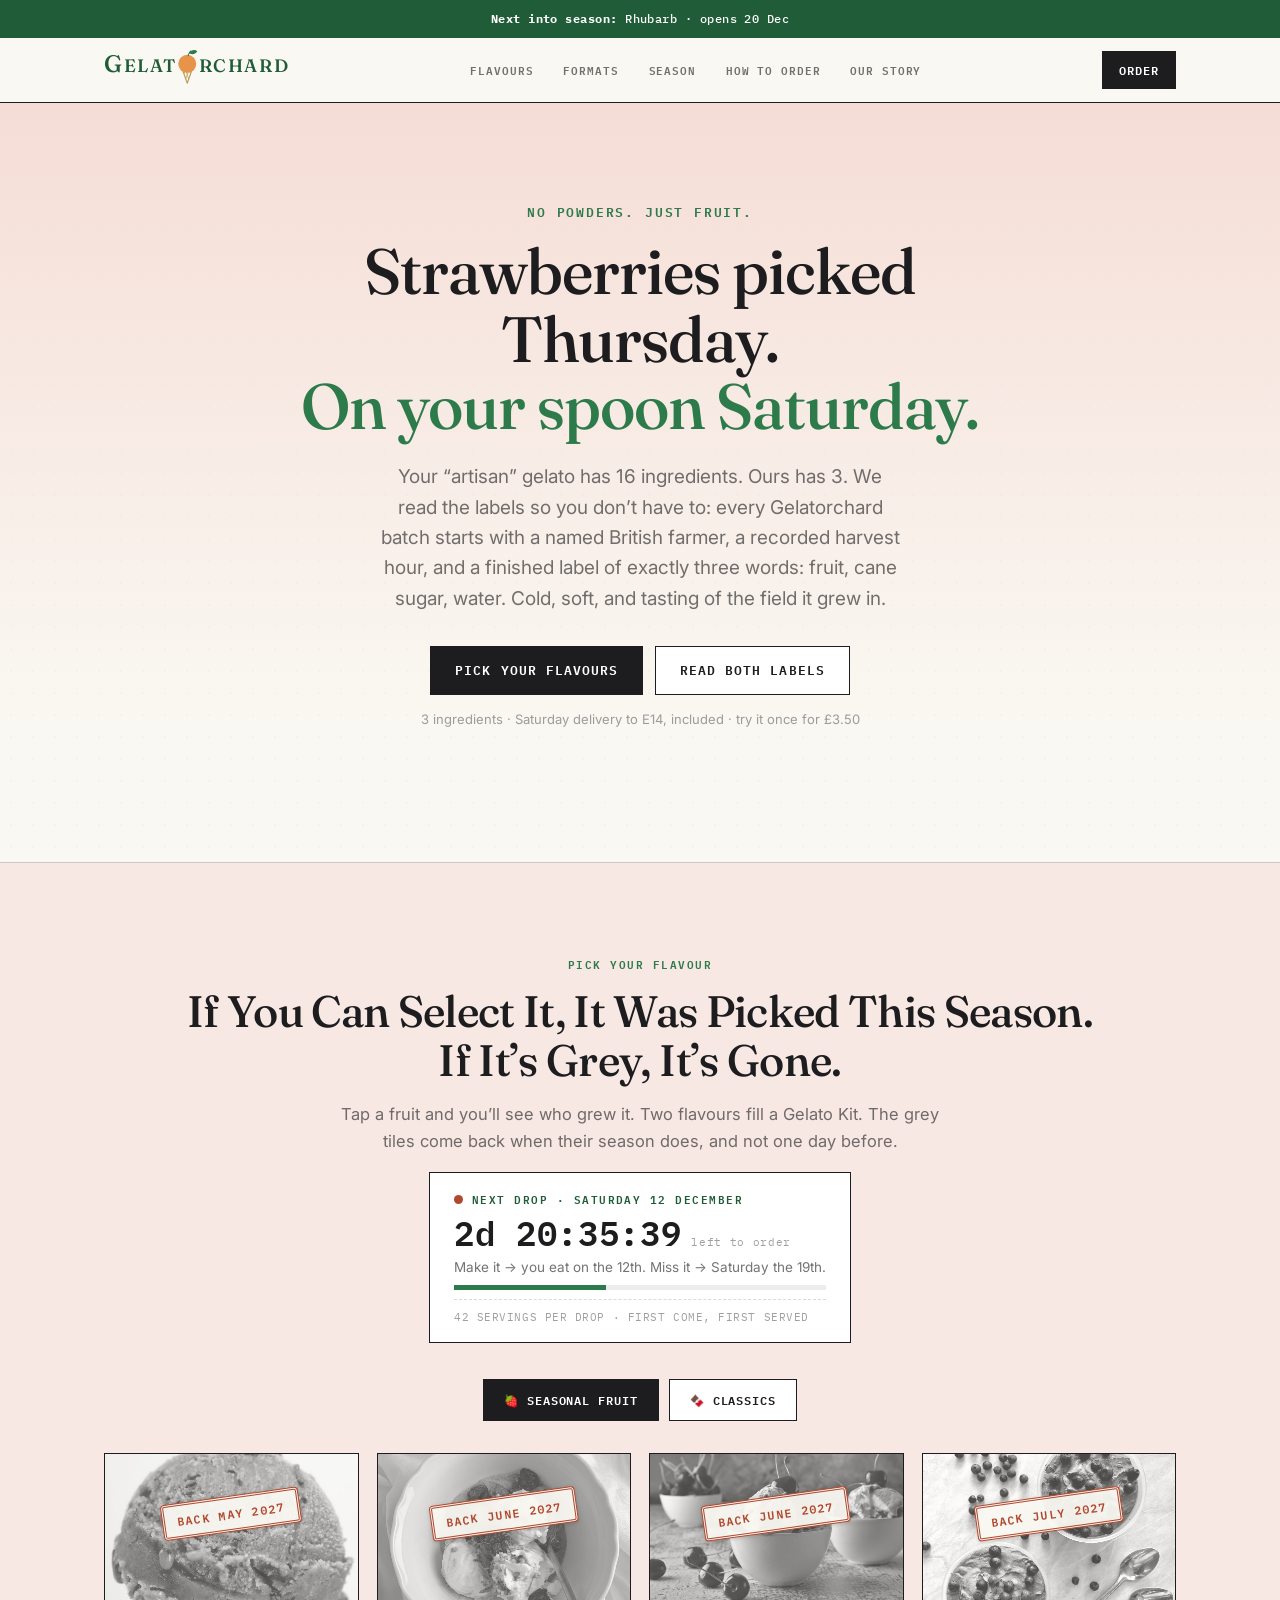
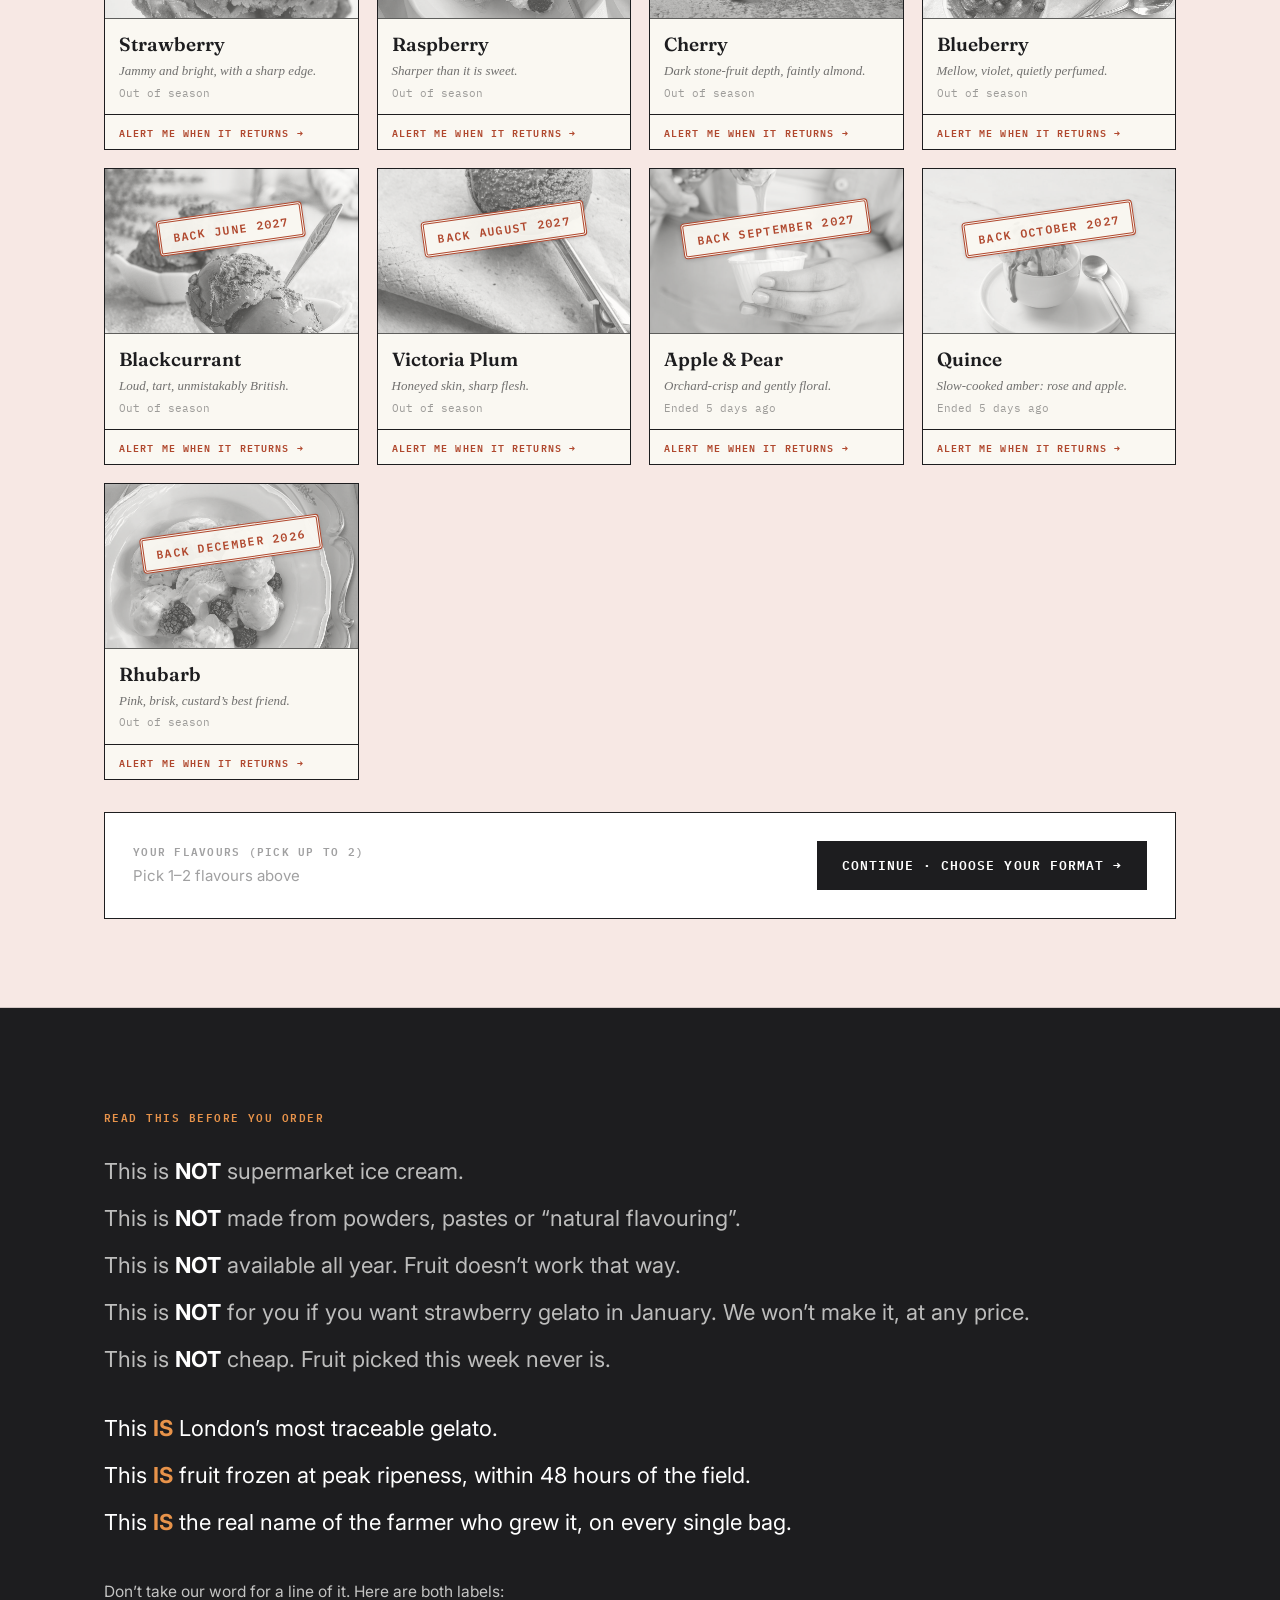
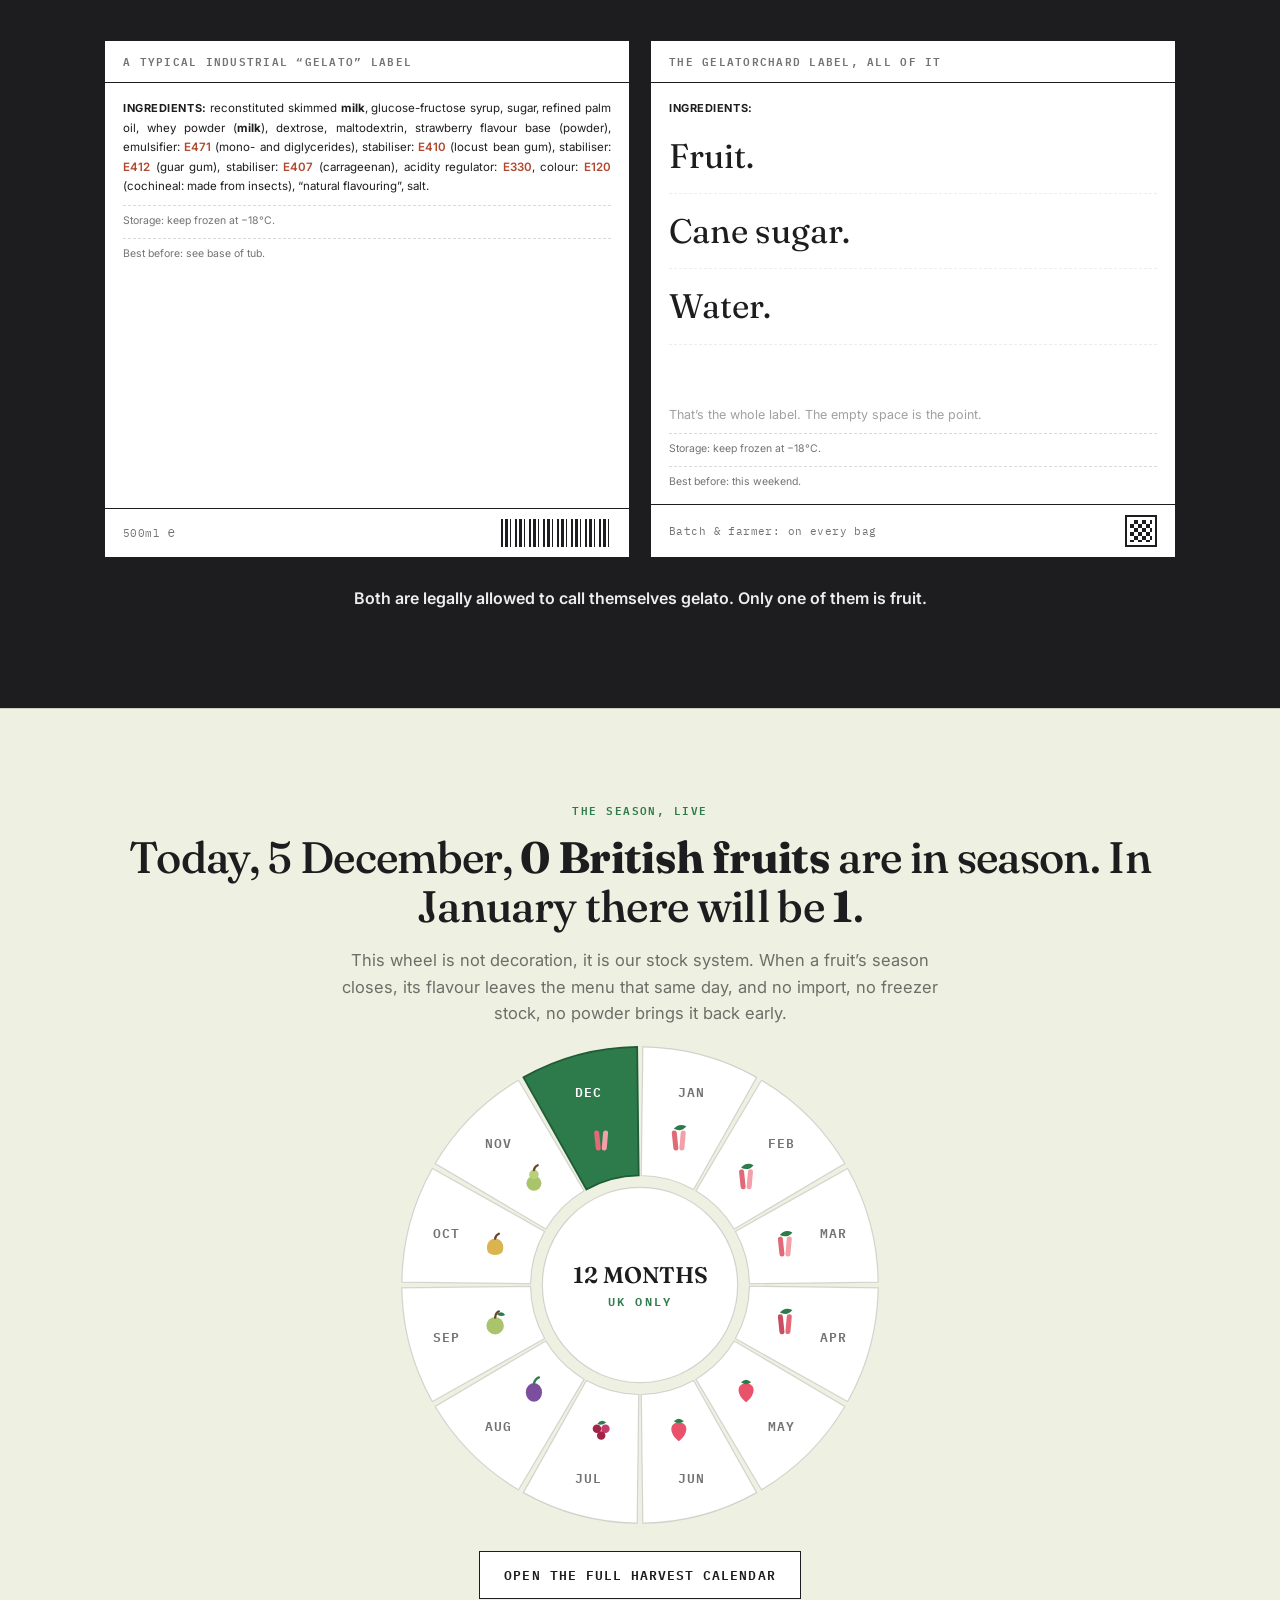
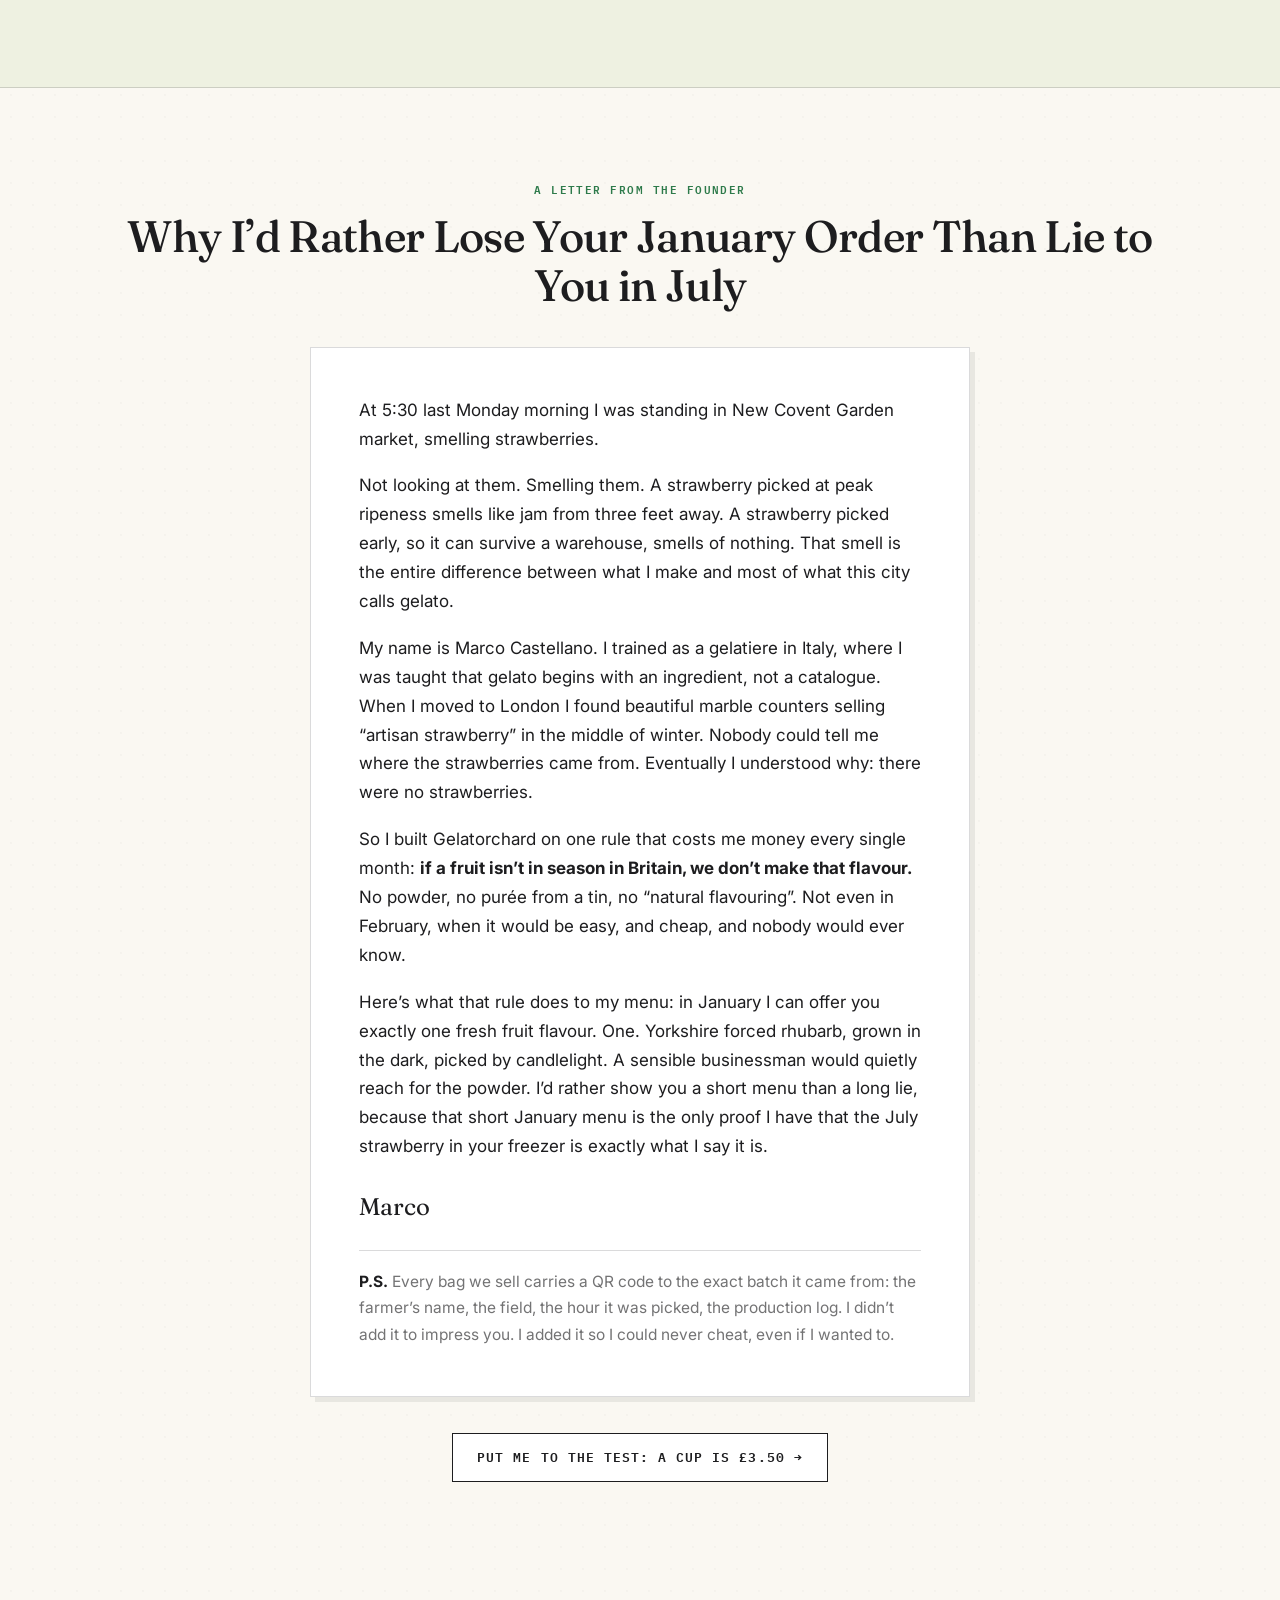
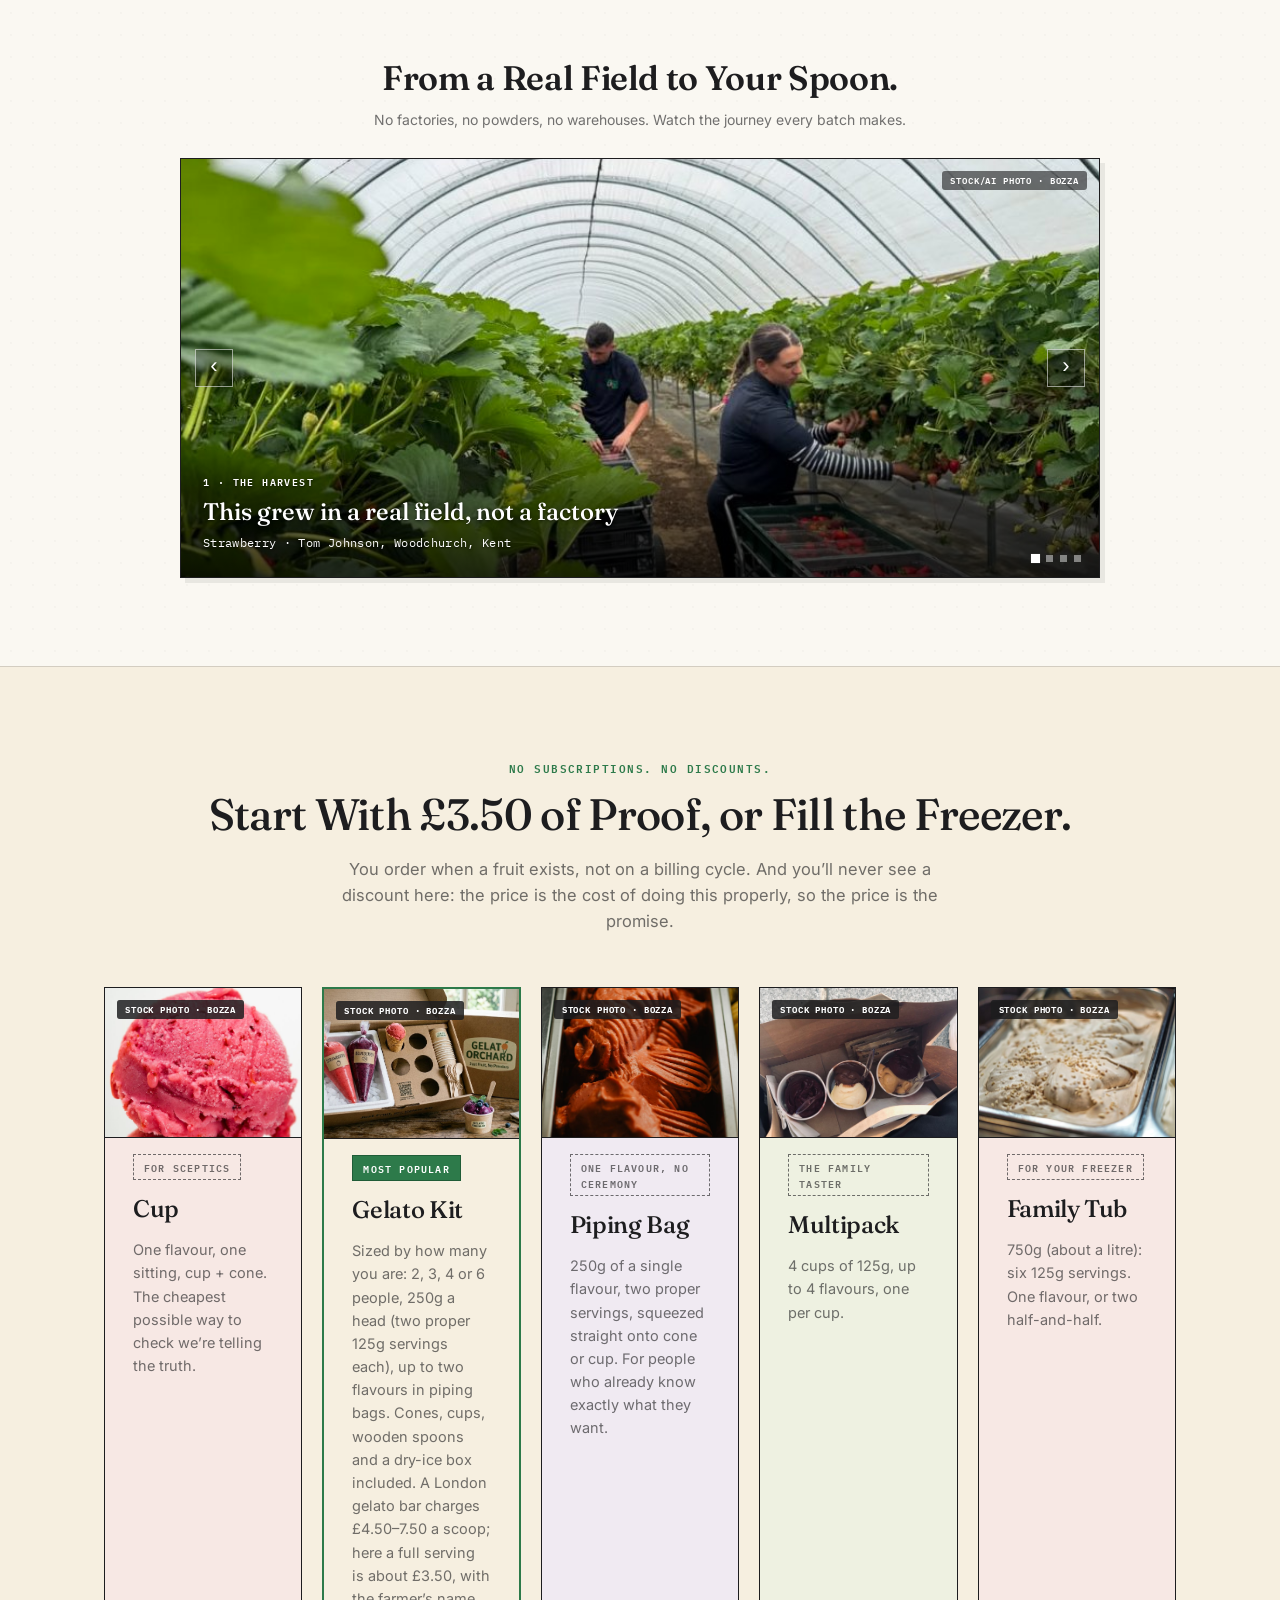
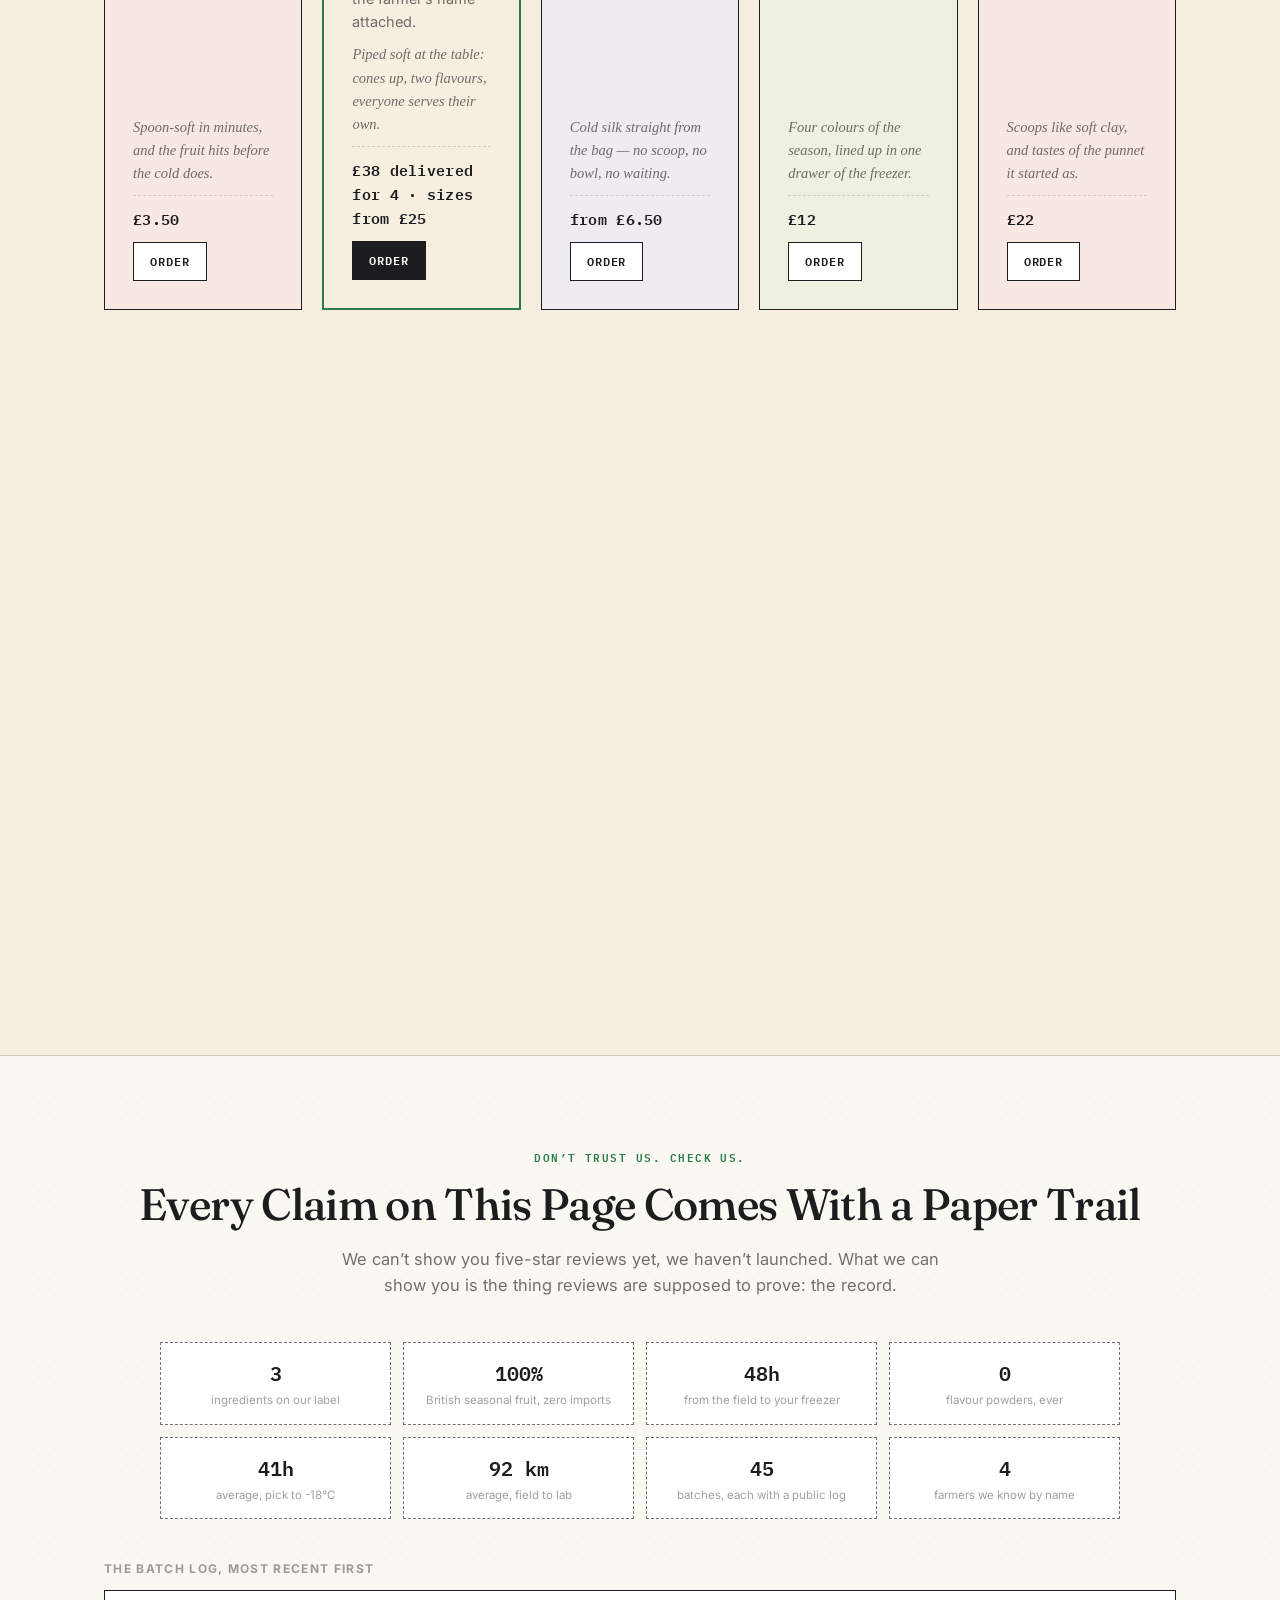
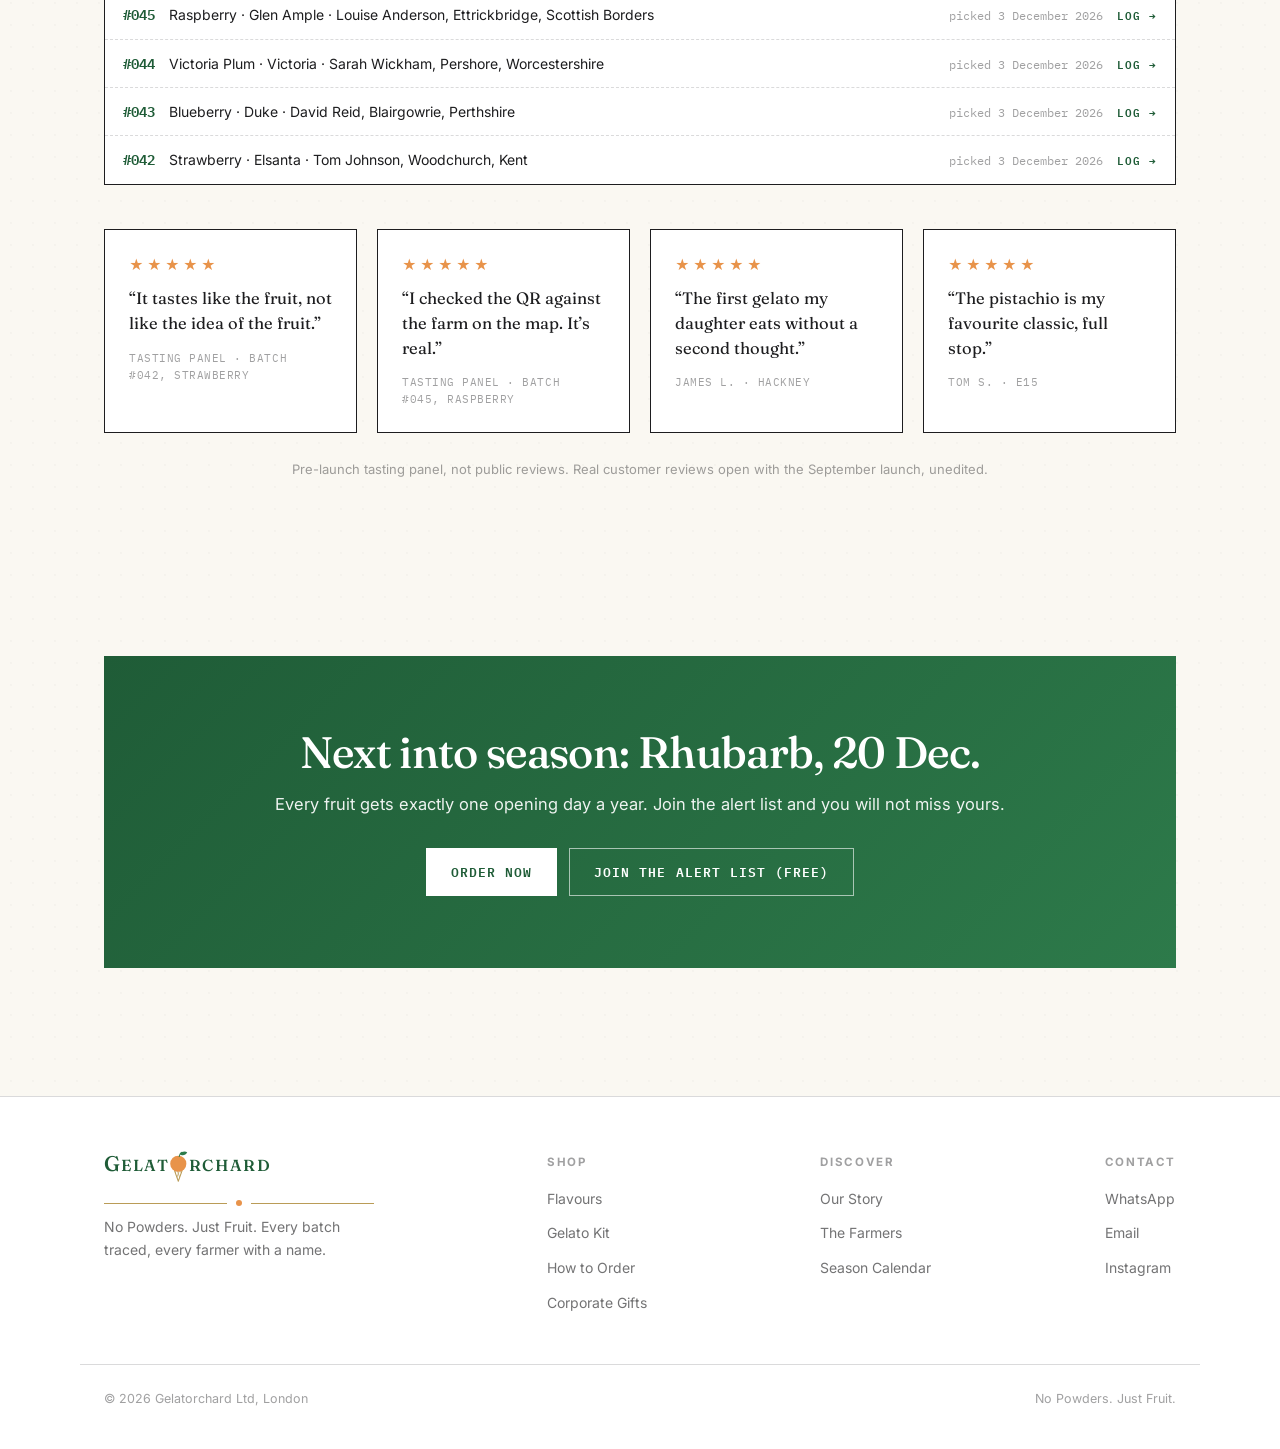
==== commit 29332862: "Round 3 memorabilita': note di gusto sui 13 gusti (t-taste), punti colore nel basket, foto dimezzate" ====
--- a/index.html
+++ b/index.html
@@ -36,7 +36,7 @@
 <link rel="preconnect" href="https://fonts.googleapis.com">
 <link rel="preconnect" href="https://fonts.gstatic.com" crossorigin>
 <link href="https://fonts.googleapis.com/css2?family=Fraunces:opsz,wght@9..144,300..600&family=IBM+Plex+Mono:wght@400;500;600&family=Inter:wght@400;500;600;700&display=swap" rel="stylesheet">
-<link rel="stylesheet" href="style.css?v=r22">
+<link rel="stylesheet" href="style.css?v=r23">
 </head>
 <body>
 
@@ -368,15 +368,15 @@
 </main>
 
 <footer id="site-footer"></footer>
-<script src="flavors.js?v=r22"></script>
-<script src="analytics.js?v=r22"></script>
-<script src="backend.js?v=r22"></script>
-<script src="calendar.js?v=r22"></script>
-<script src="alerts.js?v=r22"></script>
-<script src="home.js?v=r22"></script>
-<script src="howto.js?v=r22"></script> <!-- pillola stato drop al picker -->
-<script src="photos.js?v=r22"></script>
-<script src="motion.js?v=r22"></script>
-<script src="site.js?v=r22"></script>
+<script src="flavors.js?v=r23"></script>
+<script src="analytics.js?v=r23"></script>
+<script src="backend.js?v=r23"></script>
+<script src="calendar.js?v=r23"></script>
+<script src="alerts.js?v=r23"></script>
+<script src="home.js?v=r23"></script>
+<script src="howto.js?v=r23"></script> <!-- pillola stato drop al picker -->
+<script src="photos.js?v=r23"></script>
+<script src="motion.js?v=r23"></script>
+<script src="site.js?v=r23"></script>
 </body>
 </html>
--- a/style.css
+++ b/style.css
@@ -893,3 +893,12 @@
 /* Riga sensoriale: voce umana → serif corsivo, mai mono */
 .fmt-sense{font-family:var(--serif);font-style:italic;font-size:14.5px;color:var(--ink-soft);flex-grow:0!important}
 .price-sense{font-family:var(--serif);font-style:italic;font-size:15px;color:var(--ink-soft);margin-top:10px}
+
+/* --- Gelato-first, round 3 (14 ago 2026) --- */
+/* Nota di gusto nella tile: voce umana serif, sotto il nome. Anche
+   sulle tile grigie (la nostalgia è una leva, non un difetto). */
+.t-taste{font-family:var(--serif);font-style:italic;font-size:13px;line-height:1.45;color:var(--ink-soft);padding:0 14px 2px}
+.tile .t-taste + .t-meta{padding-top:2px}
+/* Punto colore del gusto nelle righe del basket: il prodotto resta
+   in mano fino al pagamento (i ticket hanno già il loro tk-dot) */
+.bk-dot{display:inline-block;width:11px;height:11px;border:1px solid var(--ink);vertical-align:-1px;margin-right:6px}
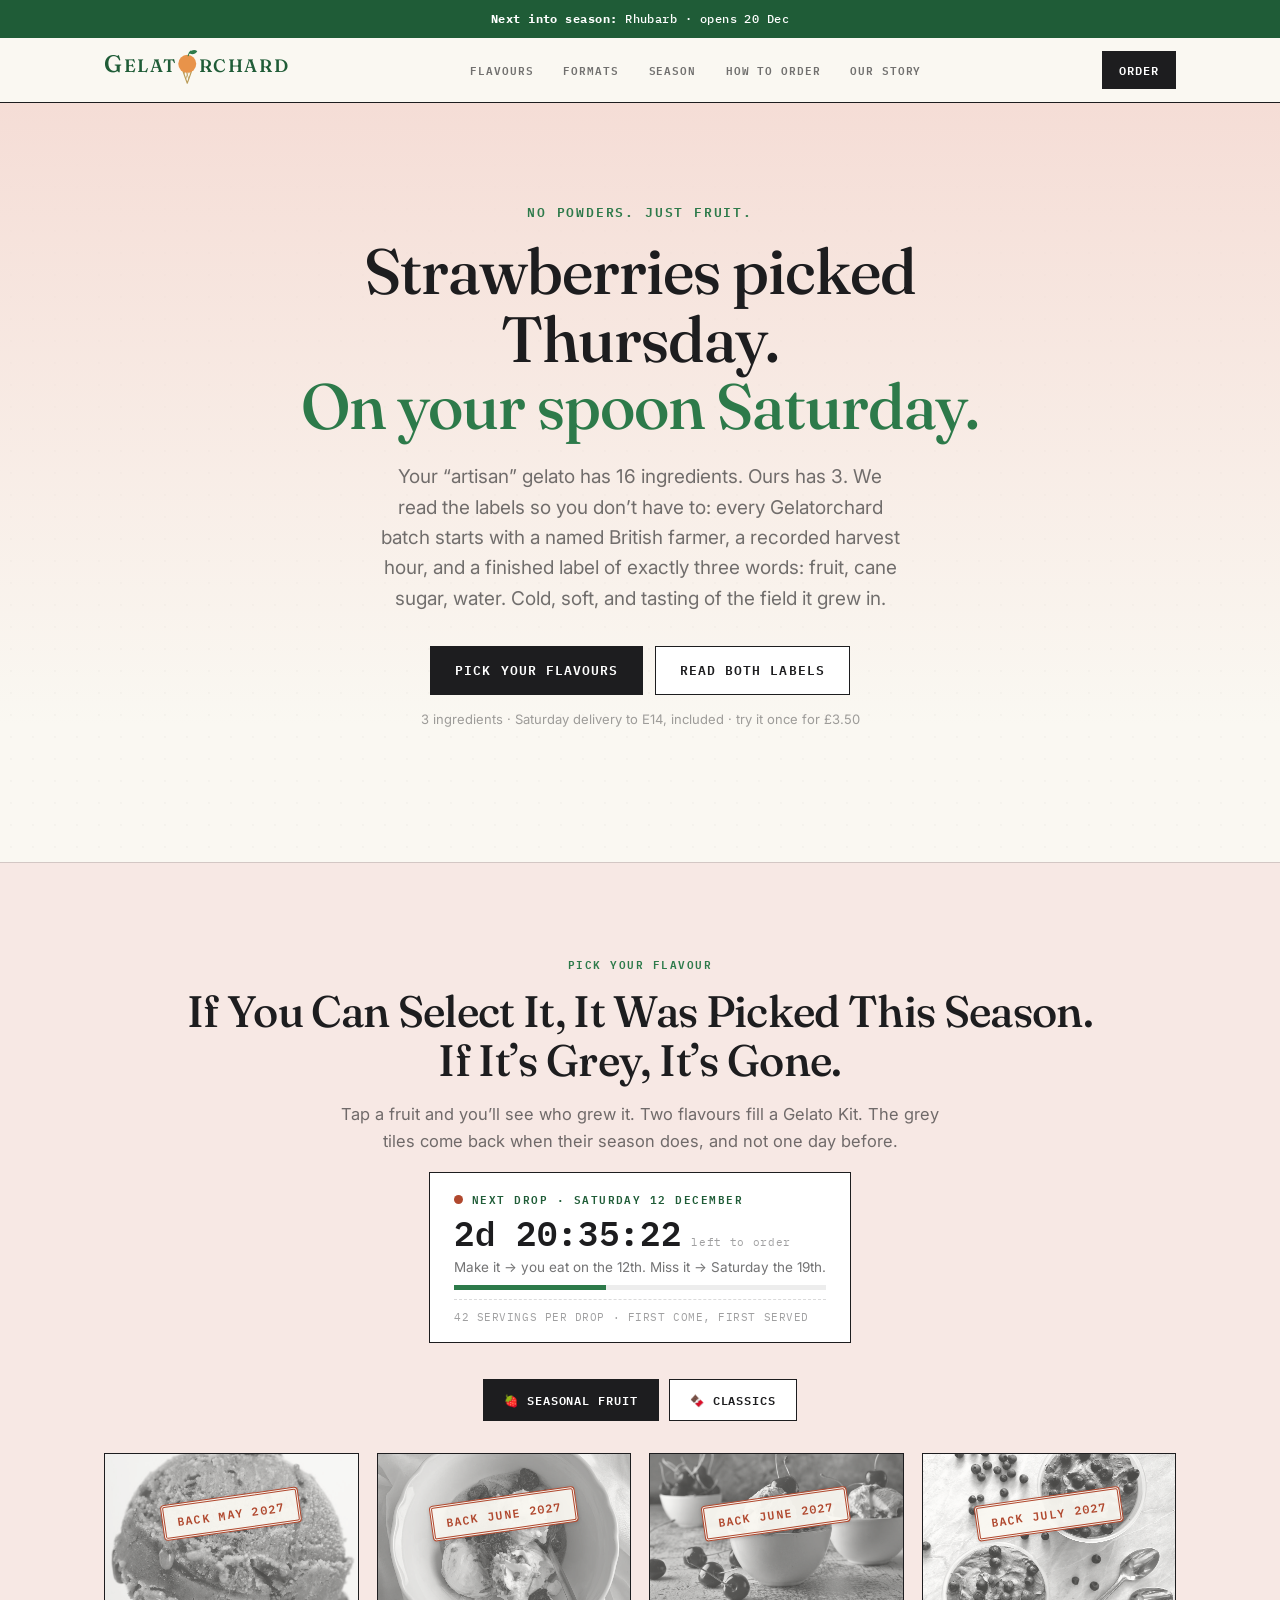
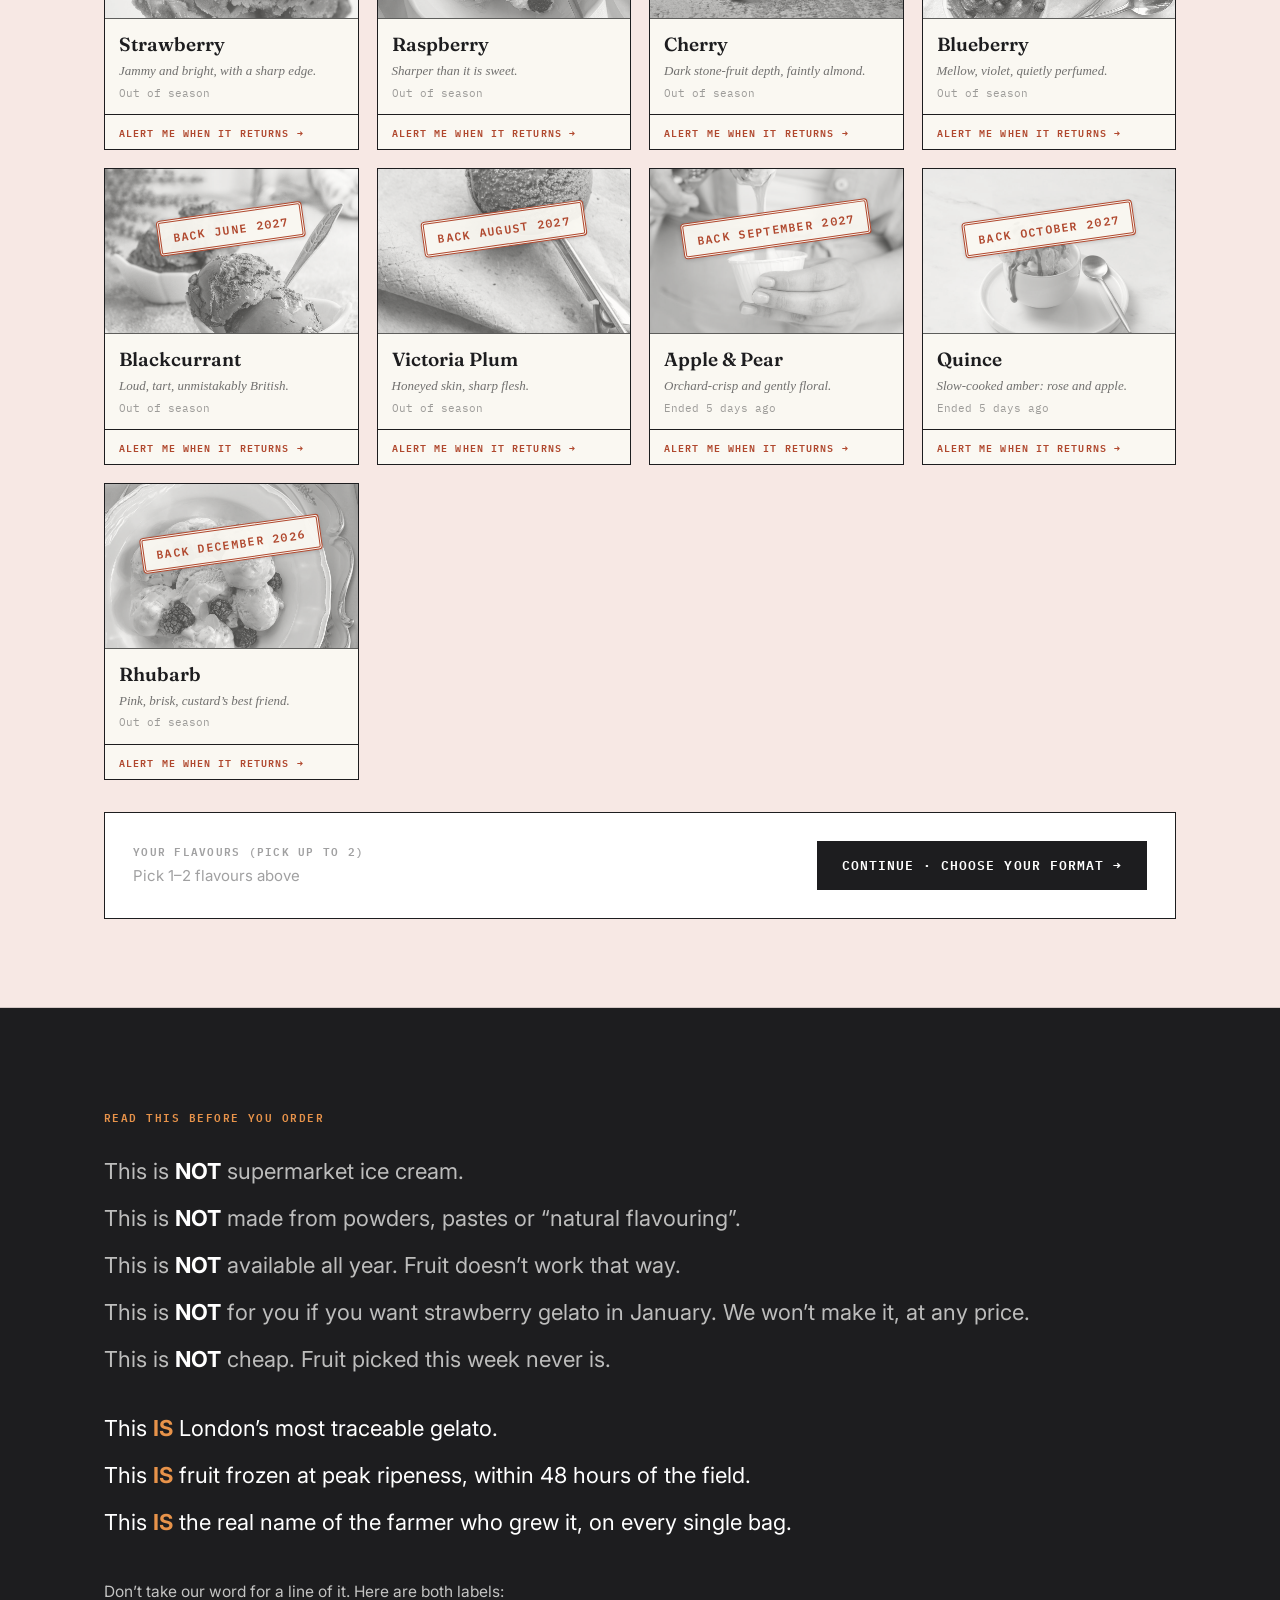
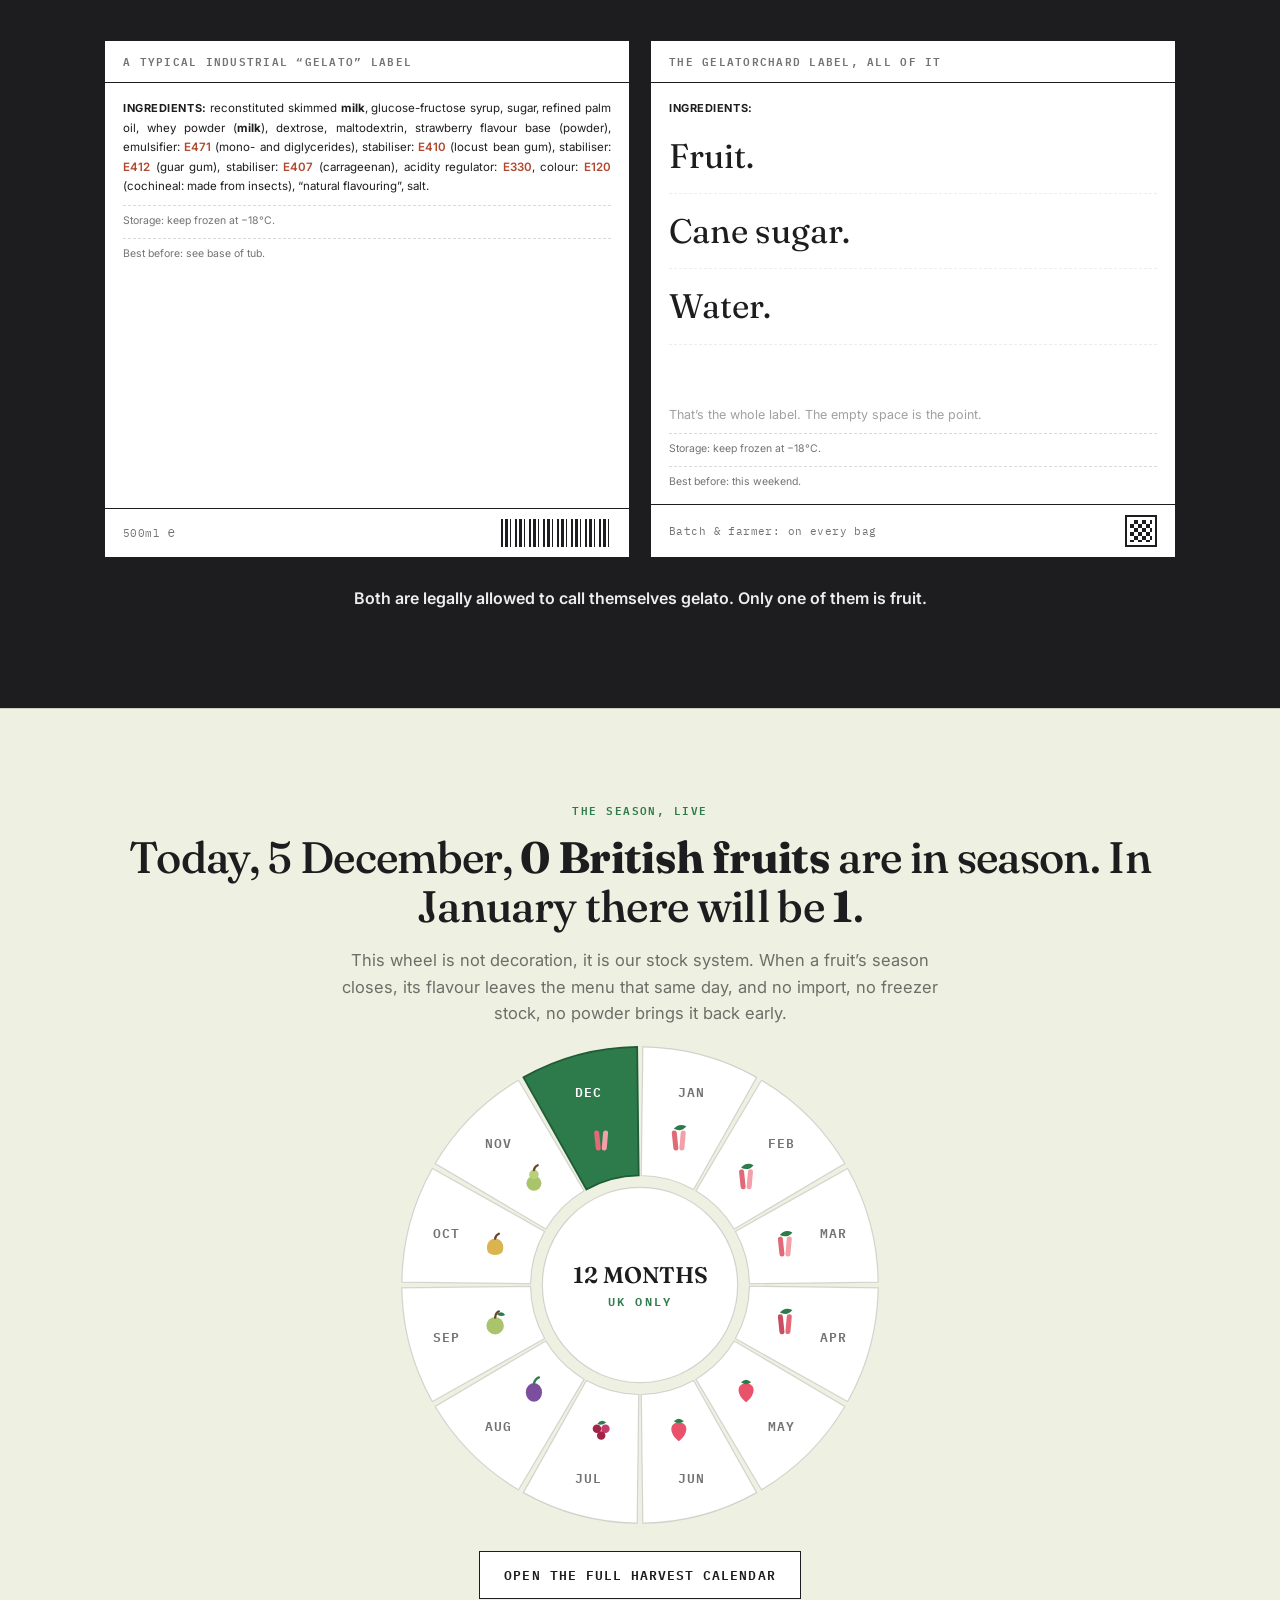
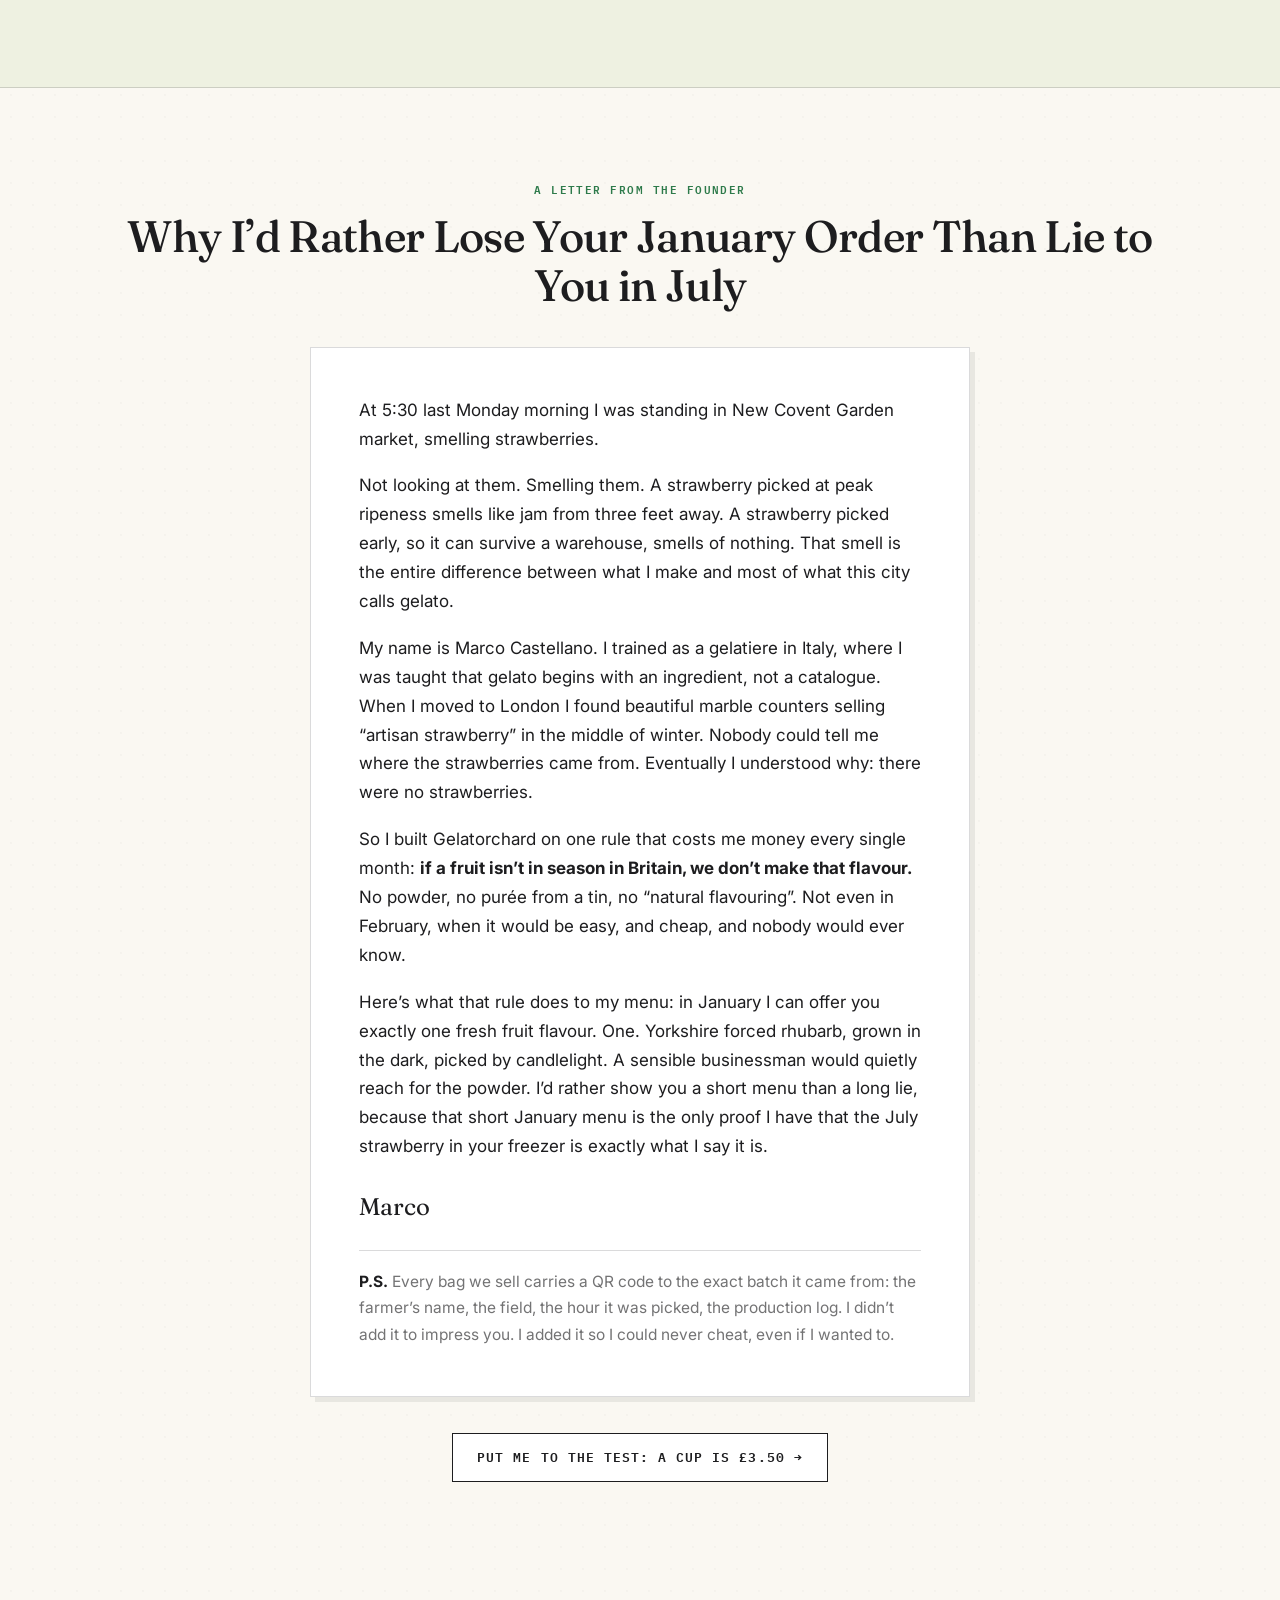
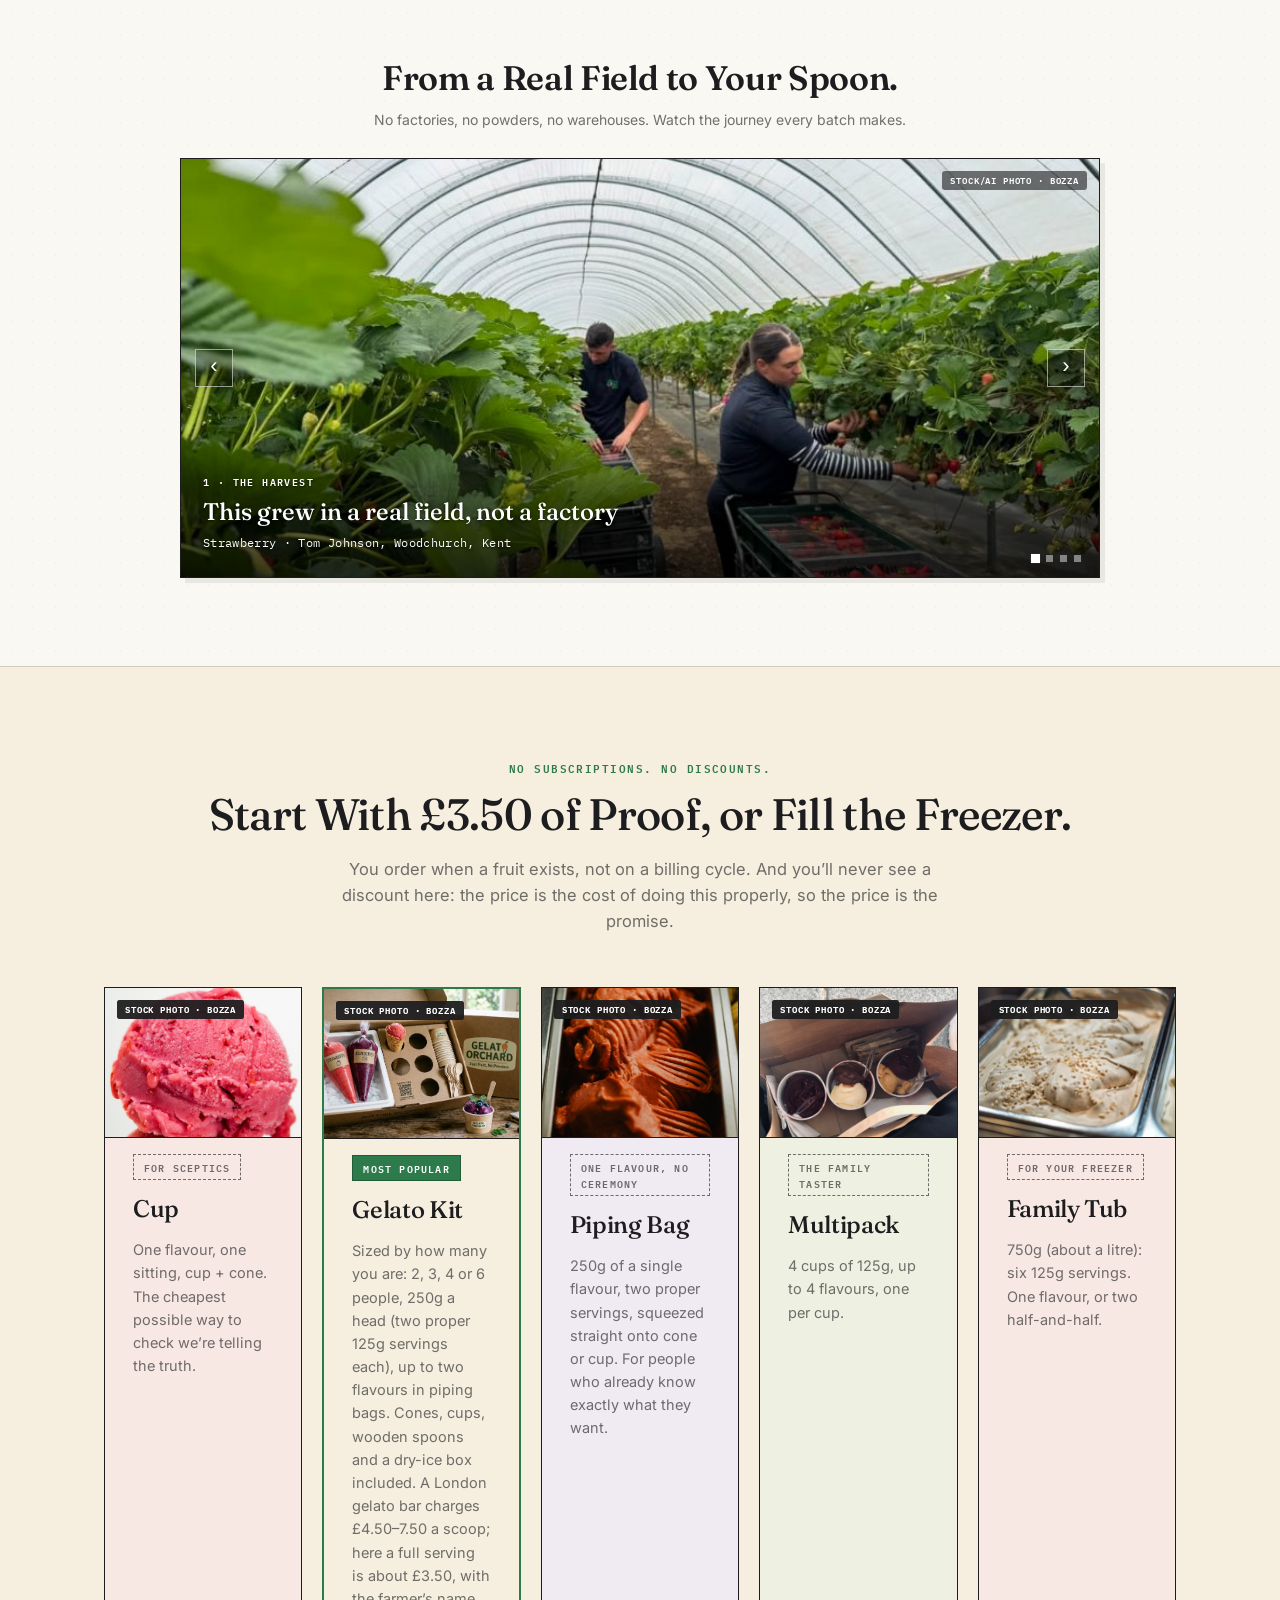
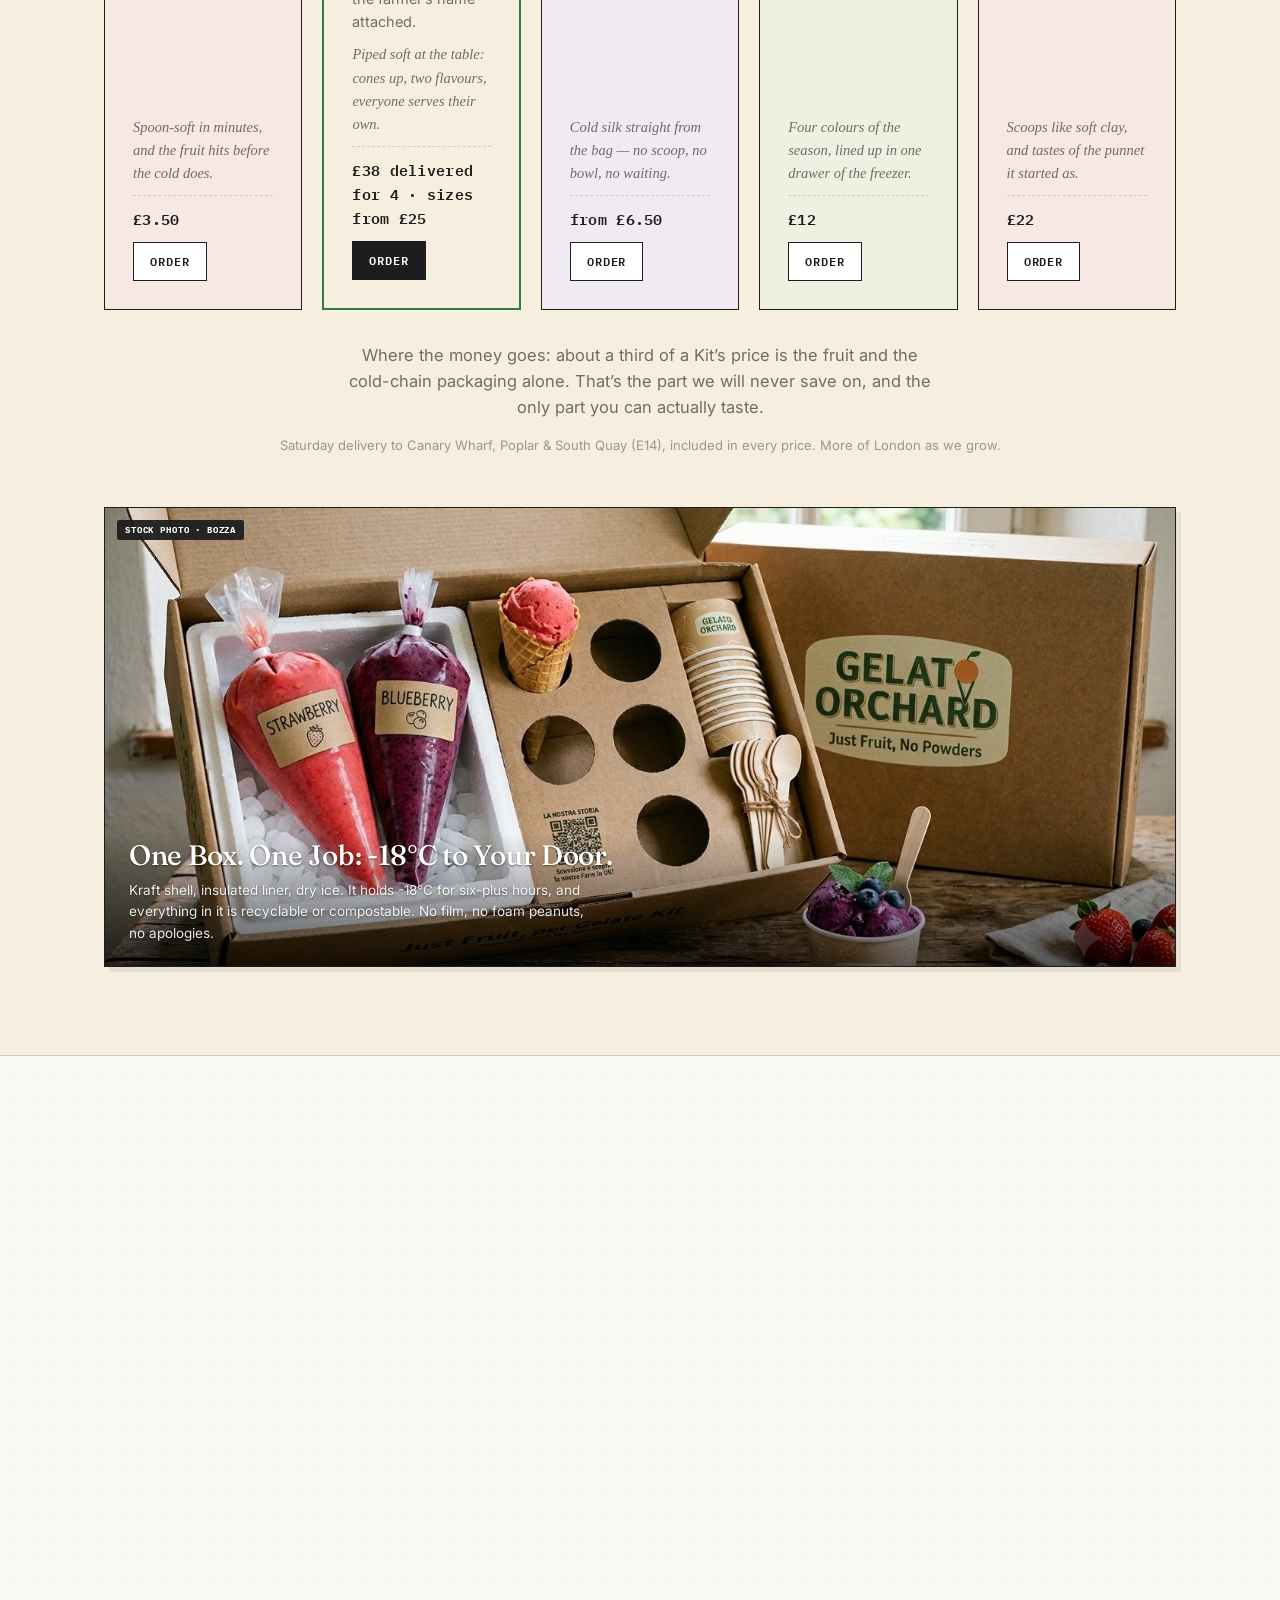
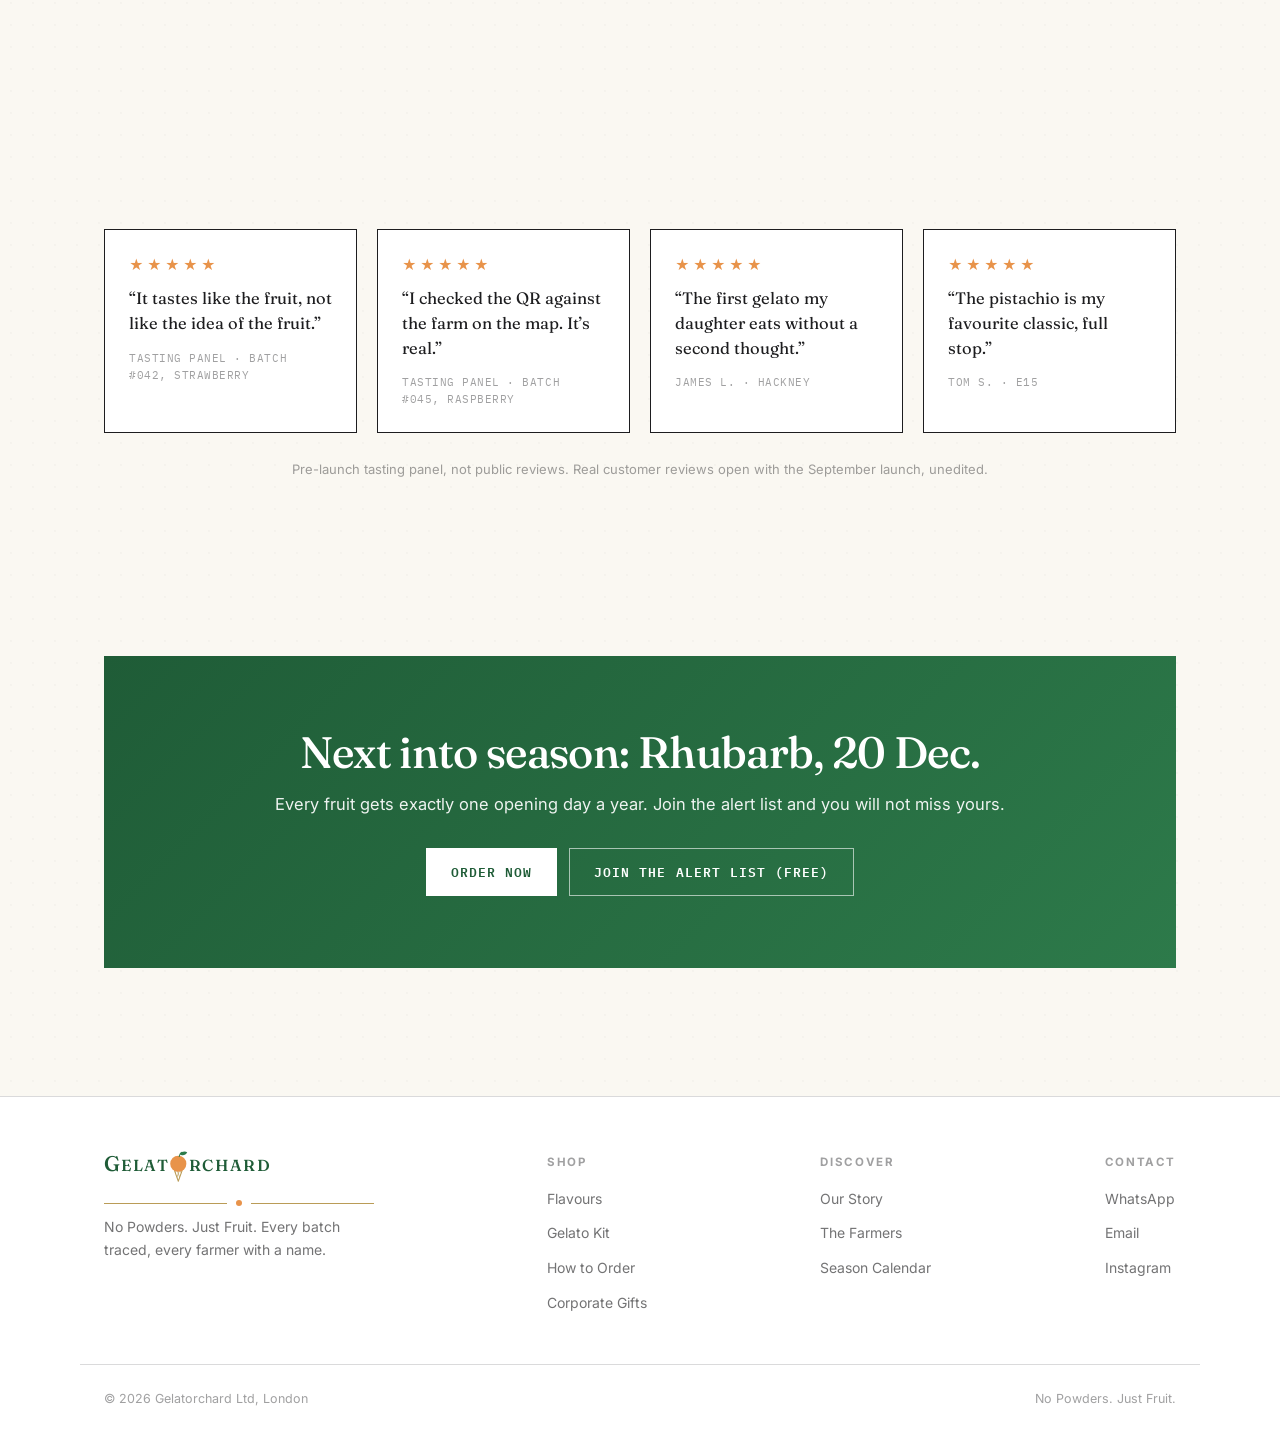
==== commit 192b8b30: "Light-only dichiarato (meta color-scheme + :root): stop al dark mode forzato di Android che invertiv" ====
--- a/index.html
+++ b/index.html
@@ -3,6 +3,7 @@
 <head>
 <meta charset="UTF-8">
 <meta name="viewport" content="width=device-width, initial-scale=1.0">
+<meta name="color-scheme" content="only light">
 <title>Gelatorchard | No Powders. Just Fruit.</title>
 <meta name="description" content="Most gelato starts as flavour powder. Ours starts on a named British farm, 48 hours before it reaches your freezer. Three ingredients: fruit, cane sugar, water.">
 <!-- Open Graph (Lista A.4) — og:image usa la foto hero stock: si sistema
@@ -36,7 +37,7 @@
 <link rel="preconnect" href="https://fonts.googleapis.com">
 <link rel="preconnect" href="https://fonts.gstatic.com" crossorigin>
 <link href="https://fonts.googleapis.com/css2?family=Fraunces:opsz,wght@9..144,300..600&family=IBM+Plex+Mono:wght@400;500;600&family=Inter:wght@400;500;600;700&display=swap" rel="stylesheet">
-<link rel="stylesheet" href="style.css?v=r23">
+<link rel="stylesheet" href="style.css?v=r24">
 </head>
 <body>
 
@@ -368,15 +369,15 @@
 </main>
 
 <footer id="site-footer"></footer>
-<script src="flavors.js?v=r23"></script>
-<script src="analytics.js?v=r23"></script>
-<script src="backend.js?v=r23"></script>
-<script src="calendar.js?v=r23"></script>
-<script src="alerts.js?v=r23"></script>
-<script src="home.js?v=r23"></script>
-<script src="howto.js?v=r23"></script> <!-- pillola stato drop al picker -->
-<script src="photos.js?v=r23"></script>
-<script src="motion.js?v=r23"></script>
-<script src="site.js?v=r23"></script>
+<script src="flavors.js?v=r24"></script>
+<script src="analytics.js?v=r24"></script>
+<script src="backend.js?v=r24"></script>
+<script src="calendar.js?v=r24"></script>
+<script src="alerts.js?v=r24"></script>
+<script src="home.js?v=r24"></script>
+<script src="howto.js?v=r24"></script> <!-- pillola stato drop al picker -->
+<script src="photos.js?v=r24"></script>
+<script src="motion.js?v=r24"></script>
+<script src="site.js?v=r24"></script>
 </body>
 </html>
--- a/style.css
+++ b/style.css
@@ -3,6 +3,11 @@
    Capitolo 1 · Token e componenti globali
    ============================================================ */
 :root{
+  /* SITO LIGHT-ONLY (fix founder 14 ago 2026): senza questa
+     dichiarazione (qui + meta color-scheme in ogni <head>) il dark
+     mode forzato di Chrome/Samsung su Android inverte la carta e
+     ammazza foto e tinte calde. Mai rimuovere. */
+  color-scheme: only light;
   /* MIGRAZIONE "IL REGISTRO" — Tappa 1 (8 ago 2026): carta più calda,
      radius netti, bordi ink, monospace per i dati. Riferimento visivo
      vincolante: demo-registro.html. Copy congelato: qui solo pelle. */
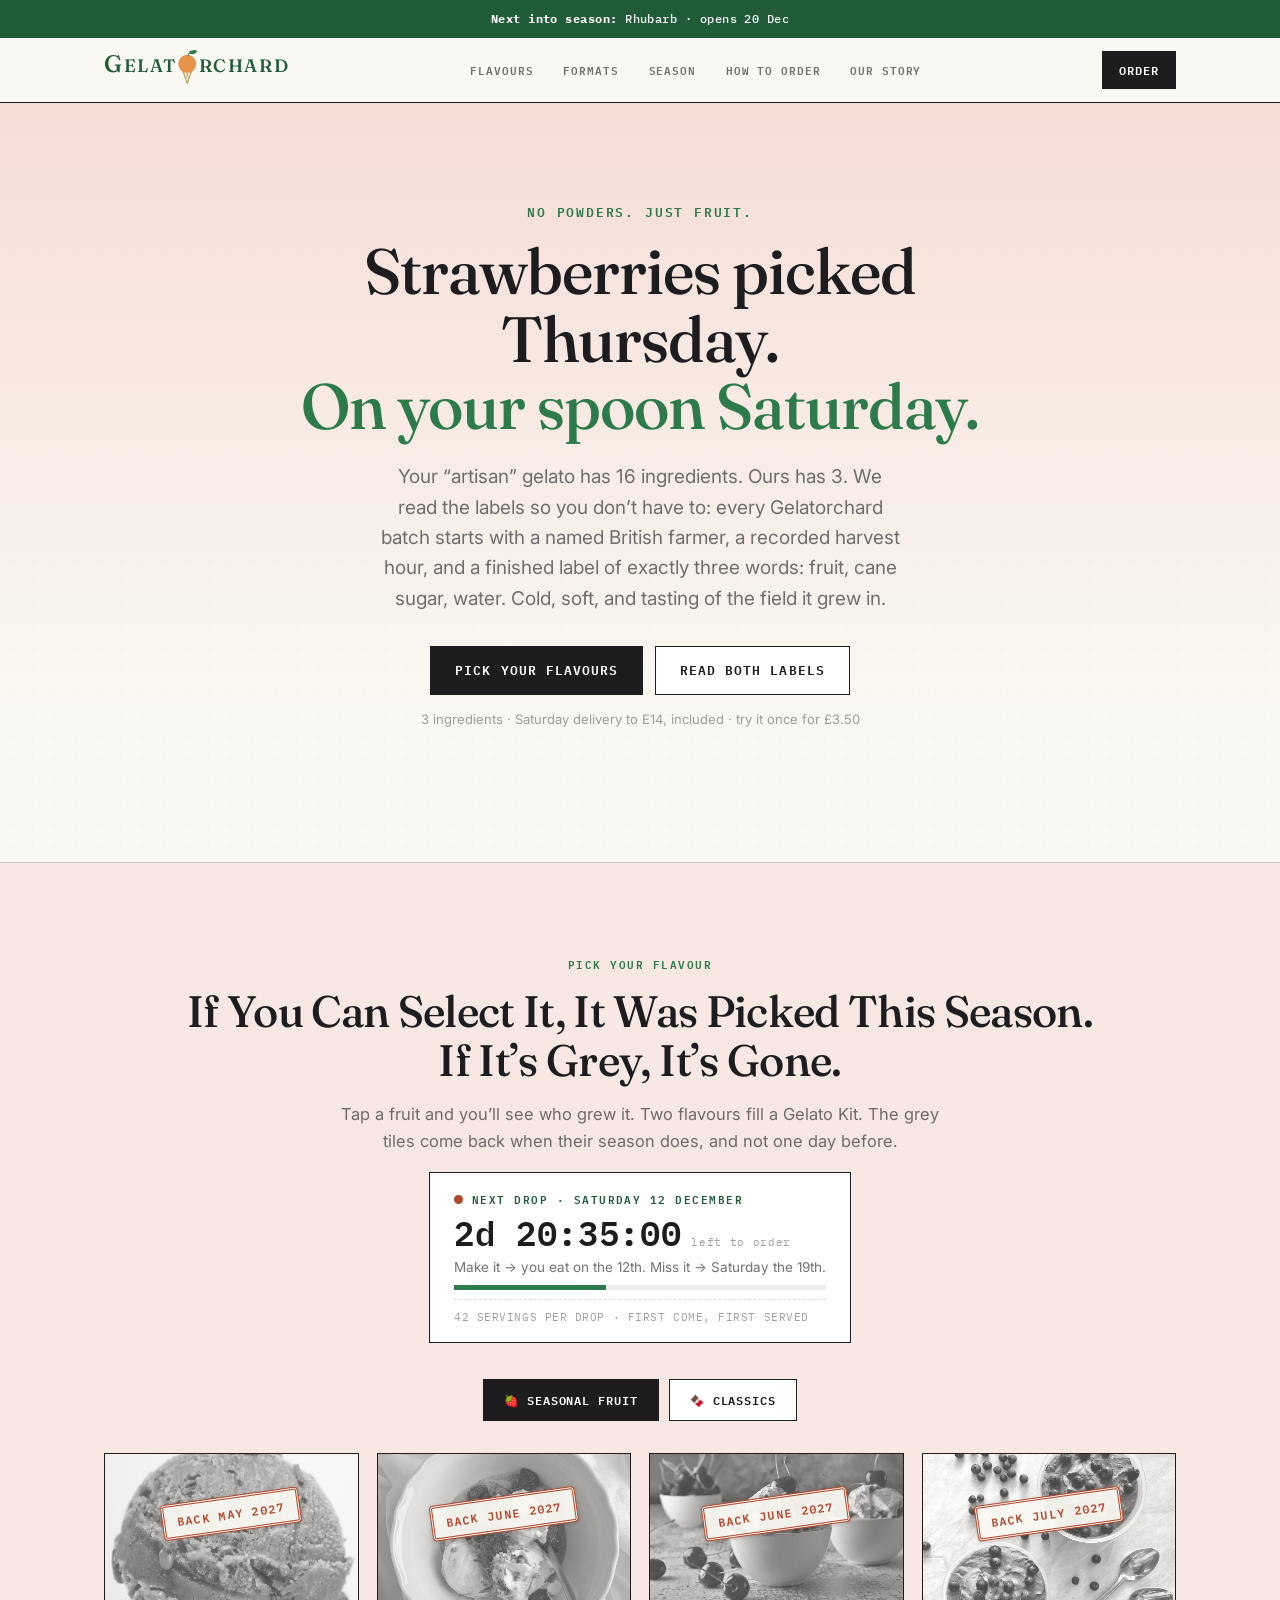
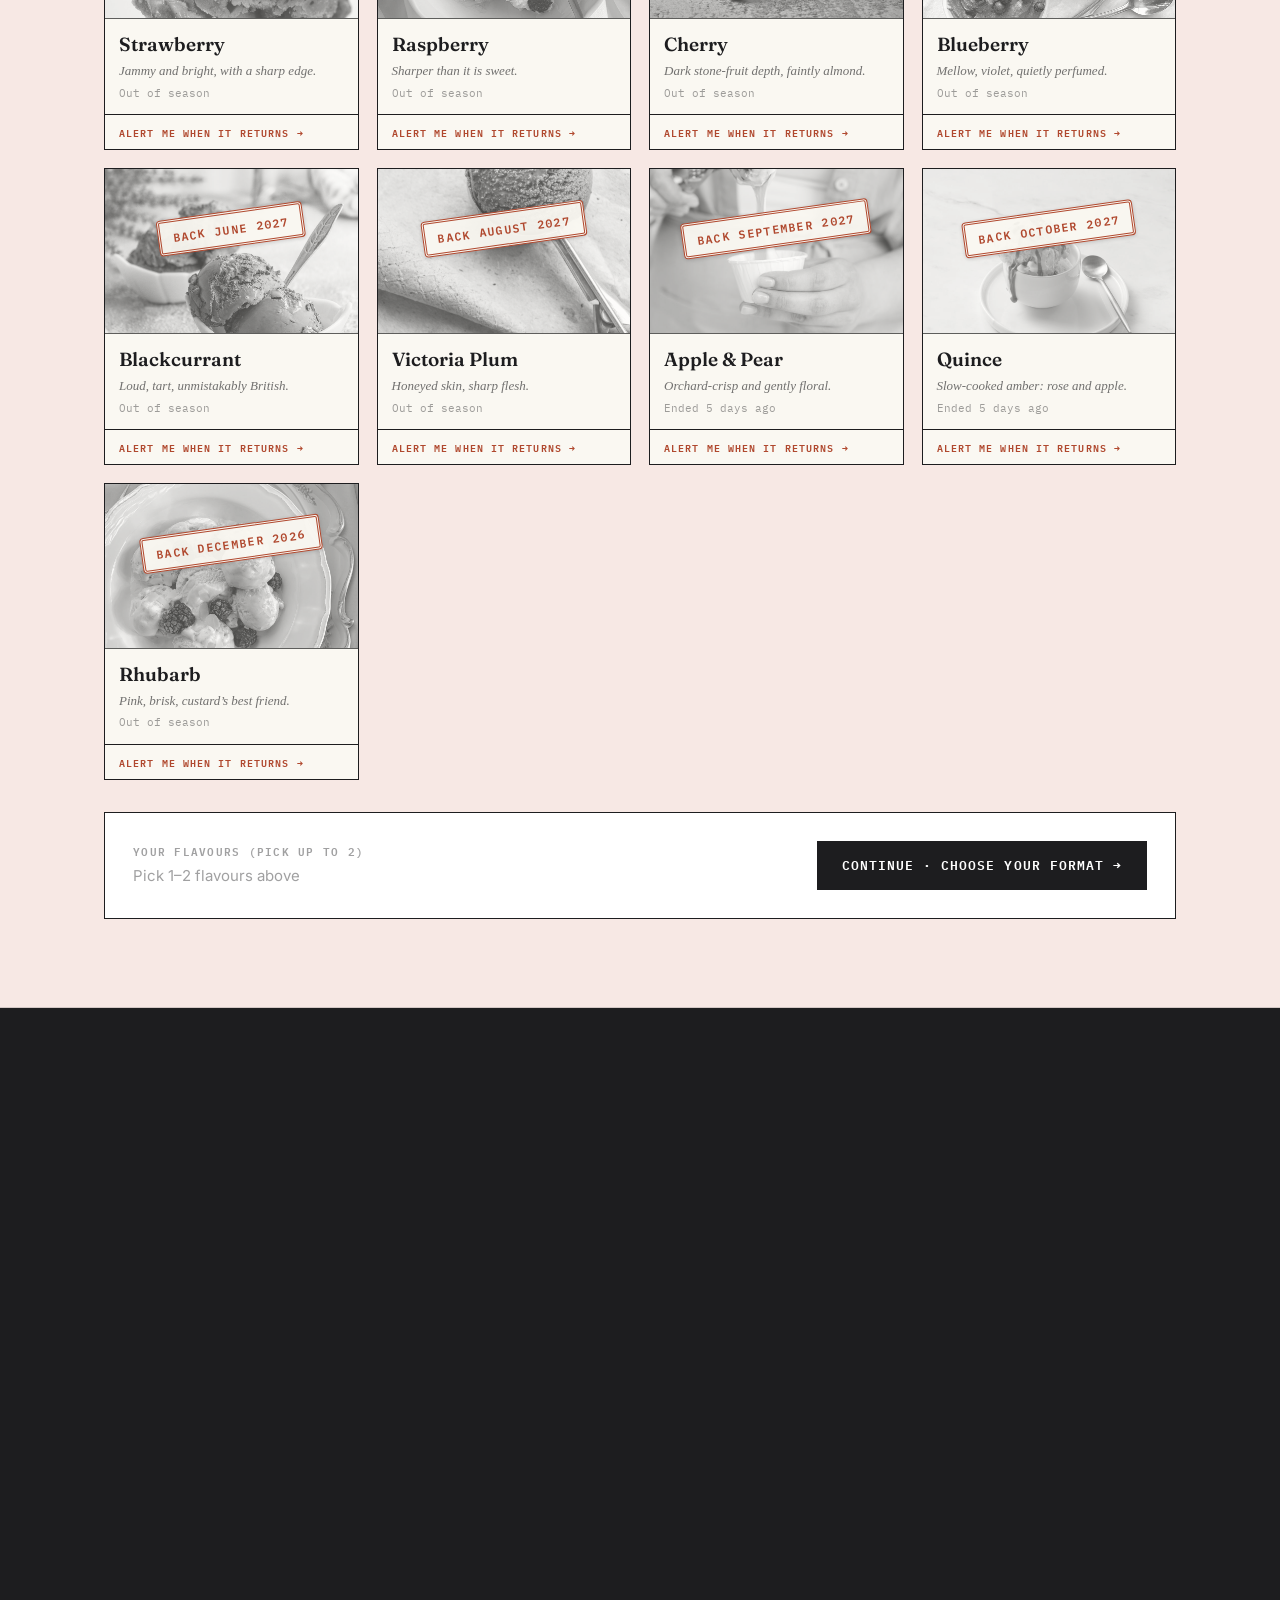
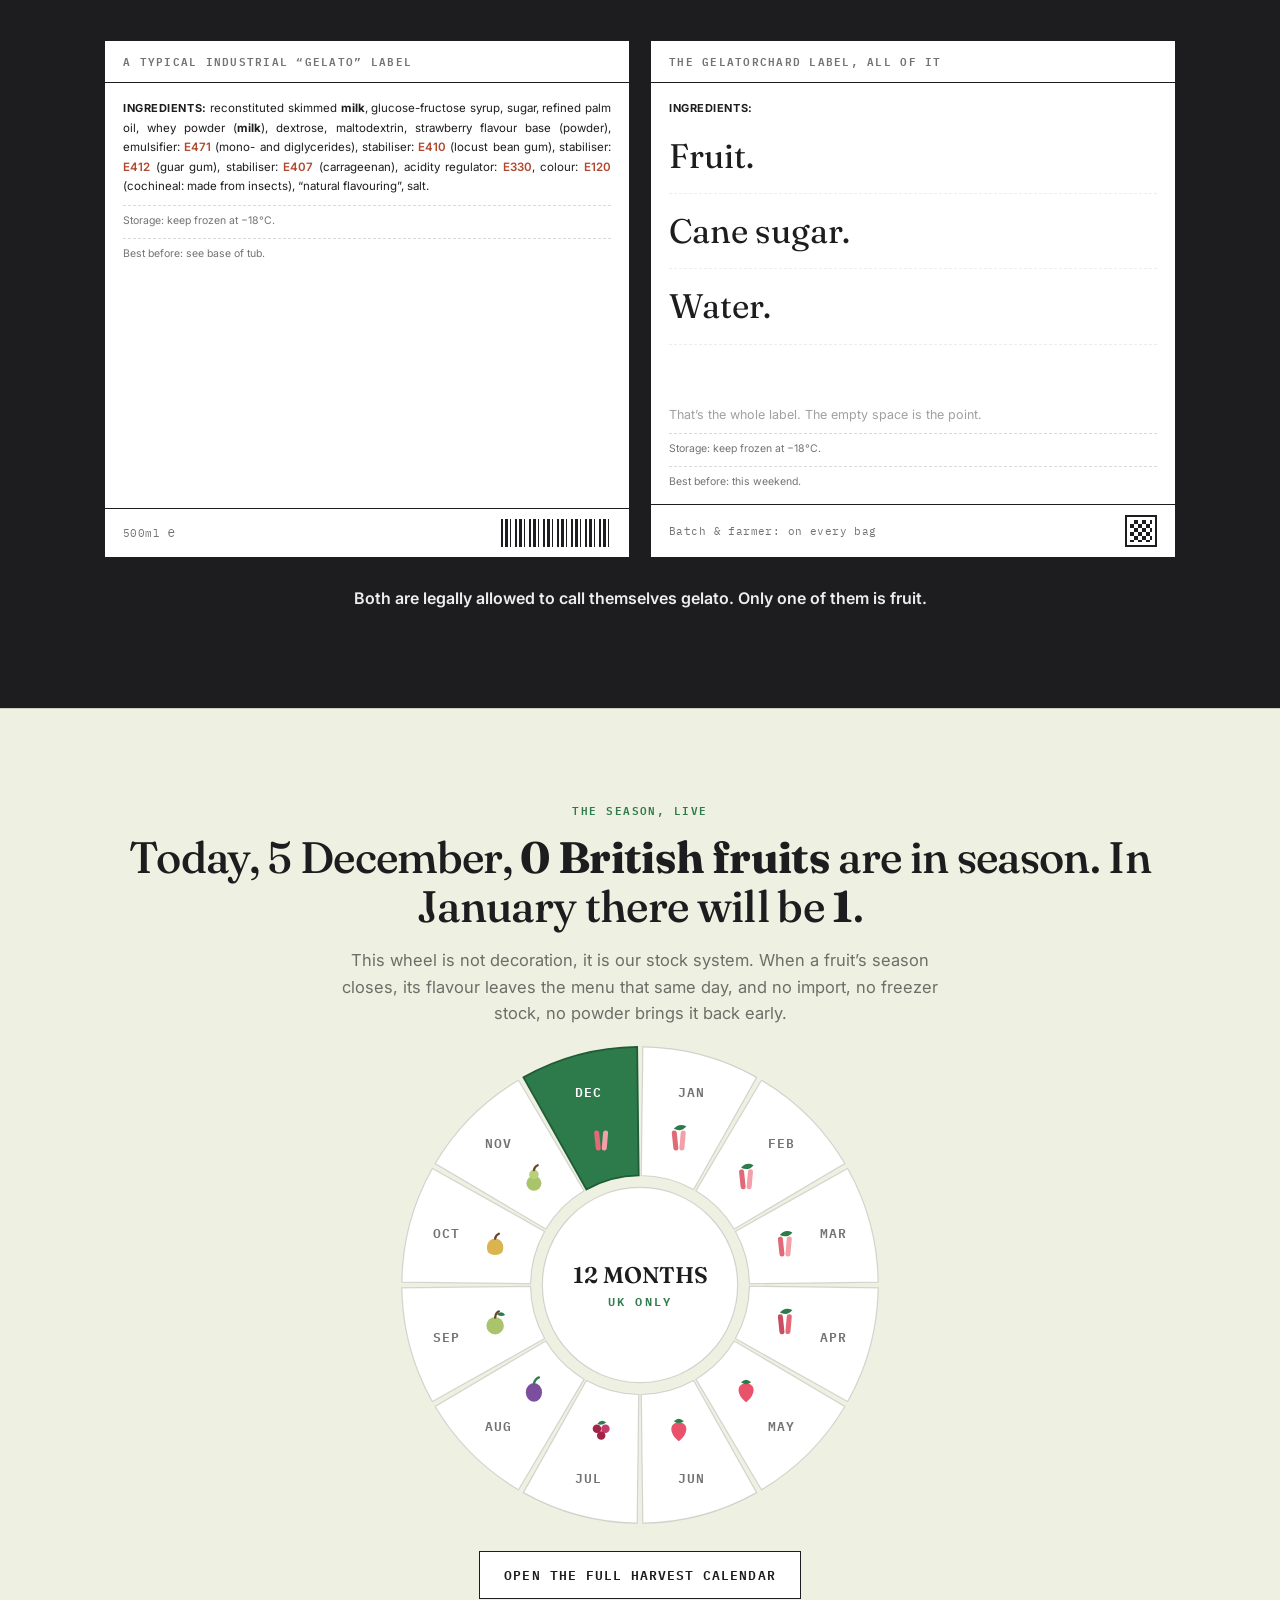
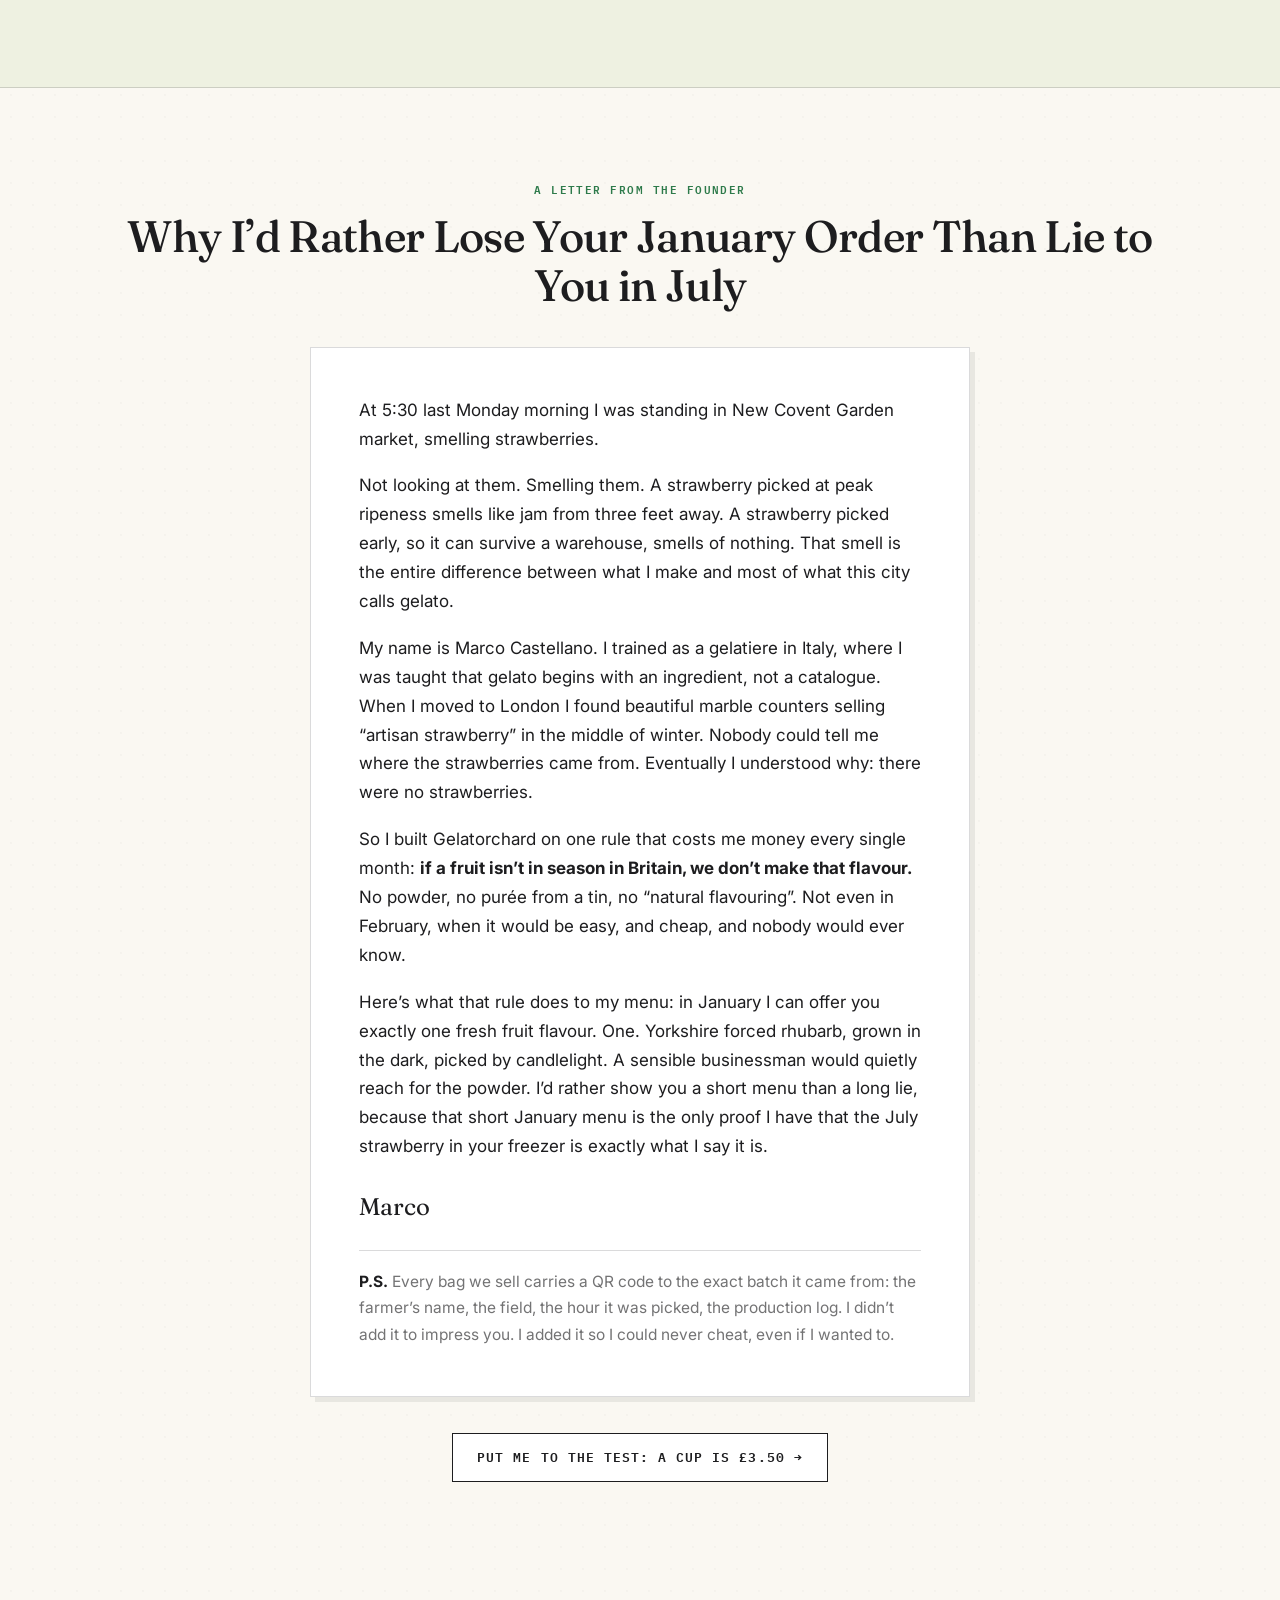
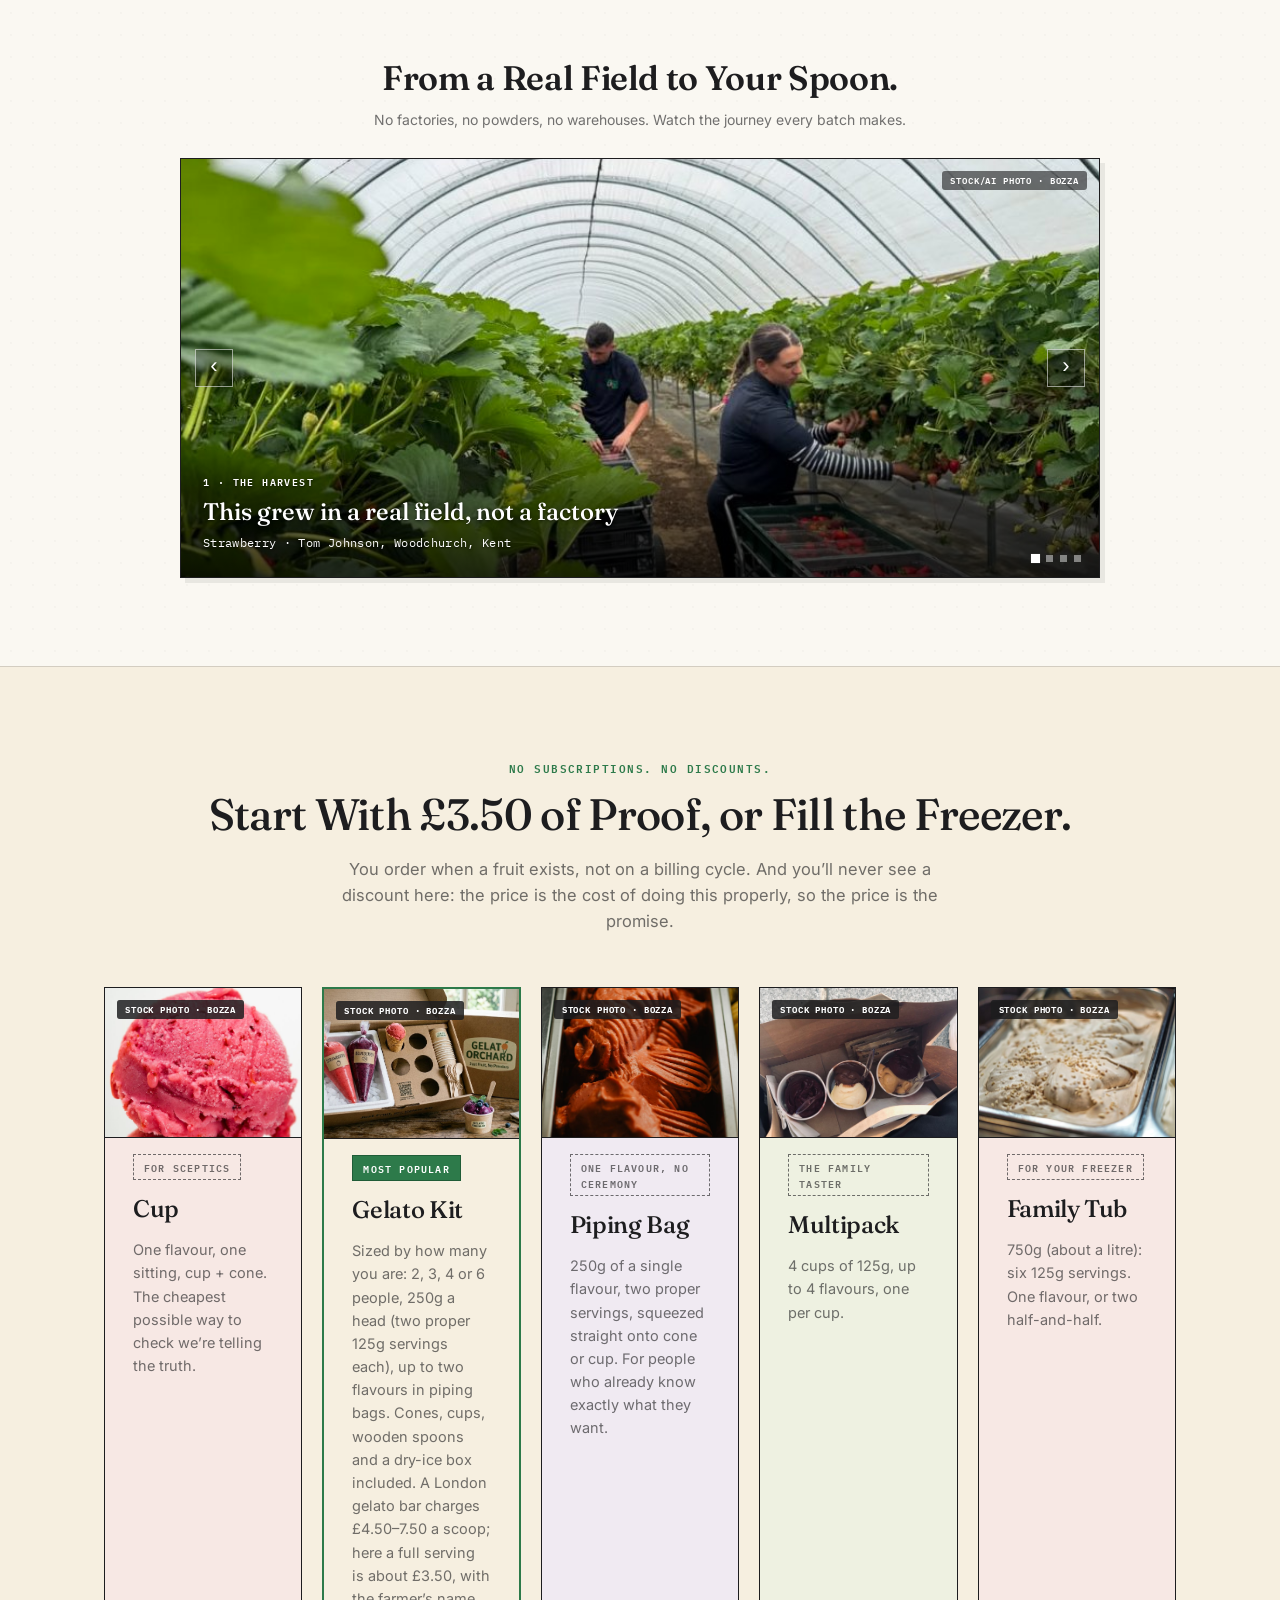
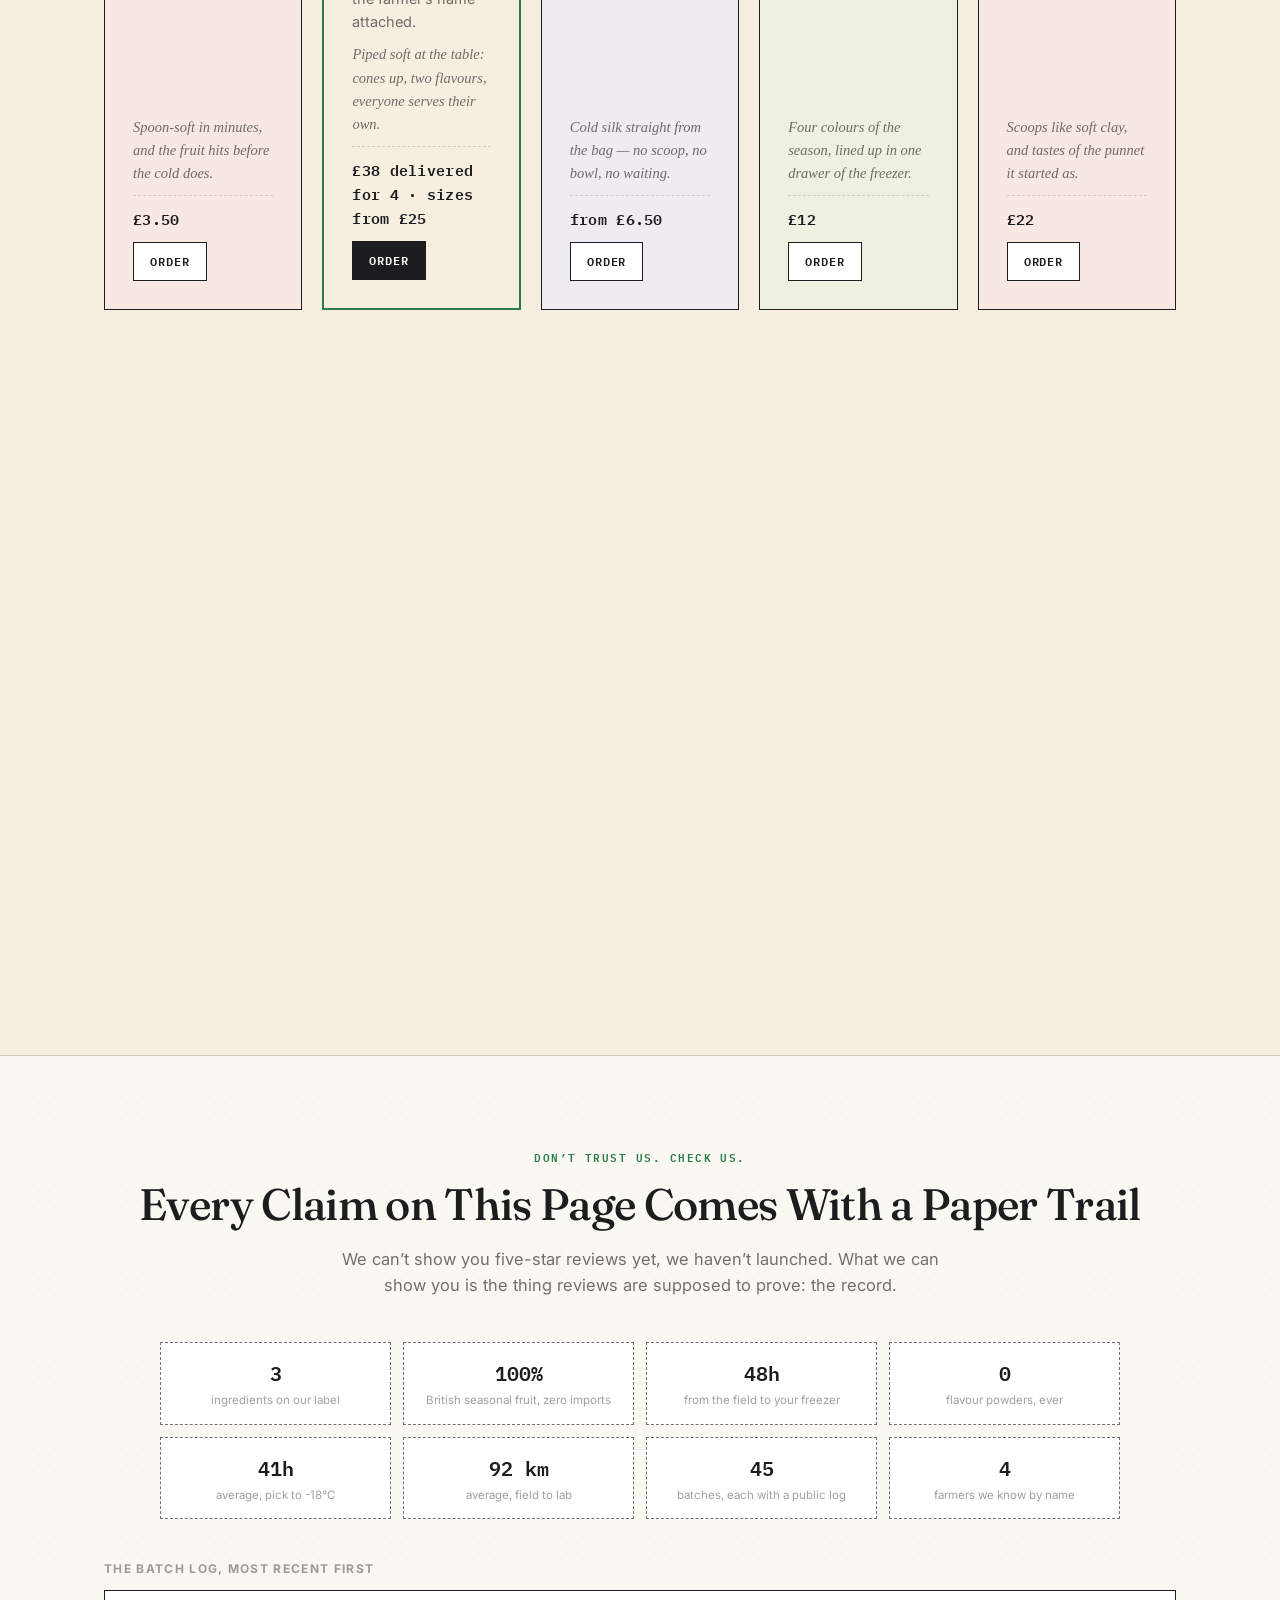
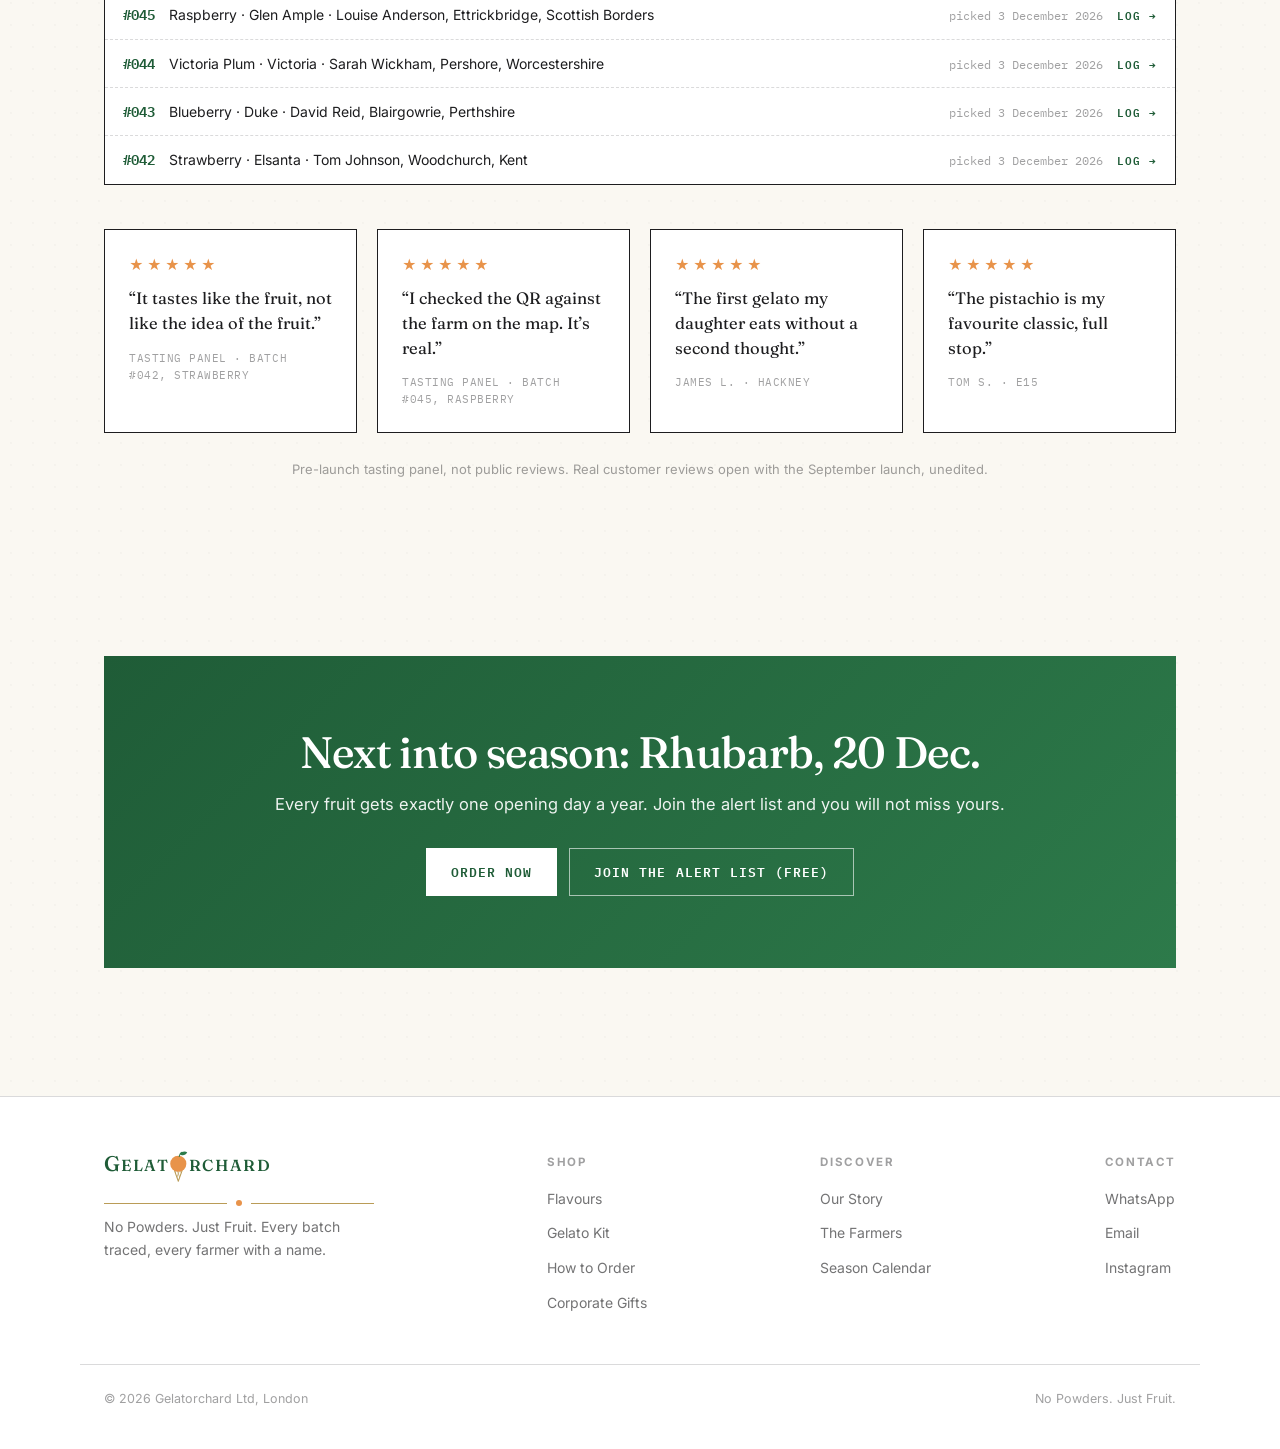
==== commit a49ca12f: "Nessun formato preselezionato su /order: si sceglie tra le 5 linguette, kit solo da deep-link o goto" ====
--- a/index.html
+++ b/index.html
@@ -37,7 +37,7 @@
 <link rel="preconnect" href="https://fonts.googleapis.com">
 <link rel="preconnect" href="https://fonts.gstatic.com" crossorigin>
 <link href="https://fonts.googleapis.com/css2?family=Fraunces:opsz,wght@9..144,300..600&family=IBM+Plex+Mono:wght@400;500;600&family=Inter:wght@400;500;600;700&display=swap" rel="stylesheet">
-<link rel="stylesheet" href="style.css?v=r24">
+<link rel="stylesheet" href="style.css?v=r25">
 </head>
 <body>
 
@@ -369,15 +369,15 @@
 </main>
 
 <footer id="site-footer"></footer>
-<script src="flavors.js?v=r24"></script>
-<script src="analytics.js?v=r24"></script>
-<script src="backend.js?v=r24"></script>
-<script src="calendar.js?v=r24"></script>
-<script src="alerts.js?v=r24"></script>
-<script src="home.js?v=r24"></script>
-<script src="howto.js?v=r24"></script> <!-- pillola stato drop al picker -->
-<script src="photos.js?v=r24"></script>
-<script src="motion.js?v=r24"></script>
-<script src="site.js?v=r24"></script>
+<script src="flavors.js?v=r25"></script>
+<script src="analytics.js?v=r25"></script>
+<script src="backend.js?v=r25"></script>
+<script src="calendar.js?v=r25"></script>
+<script src="alerts.js?v=r25"></script>
+<script src="home.js?v=r25"></script>
+<script src="howto.js?v=r25"></script> <!-- pillola stato drop al picker -->
+<script src="photos.js?v=r25"></script>
+<script src="motion.js?v=r25"></script>
+<script src="site.js?v=r25"></script>
 </body>
 </html>
